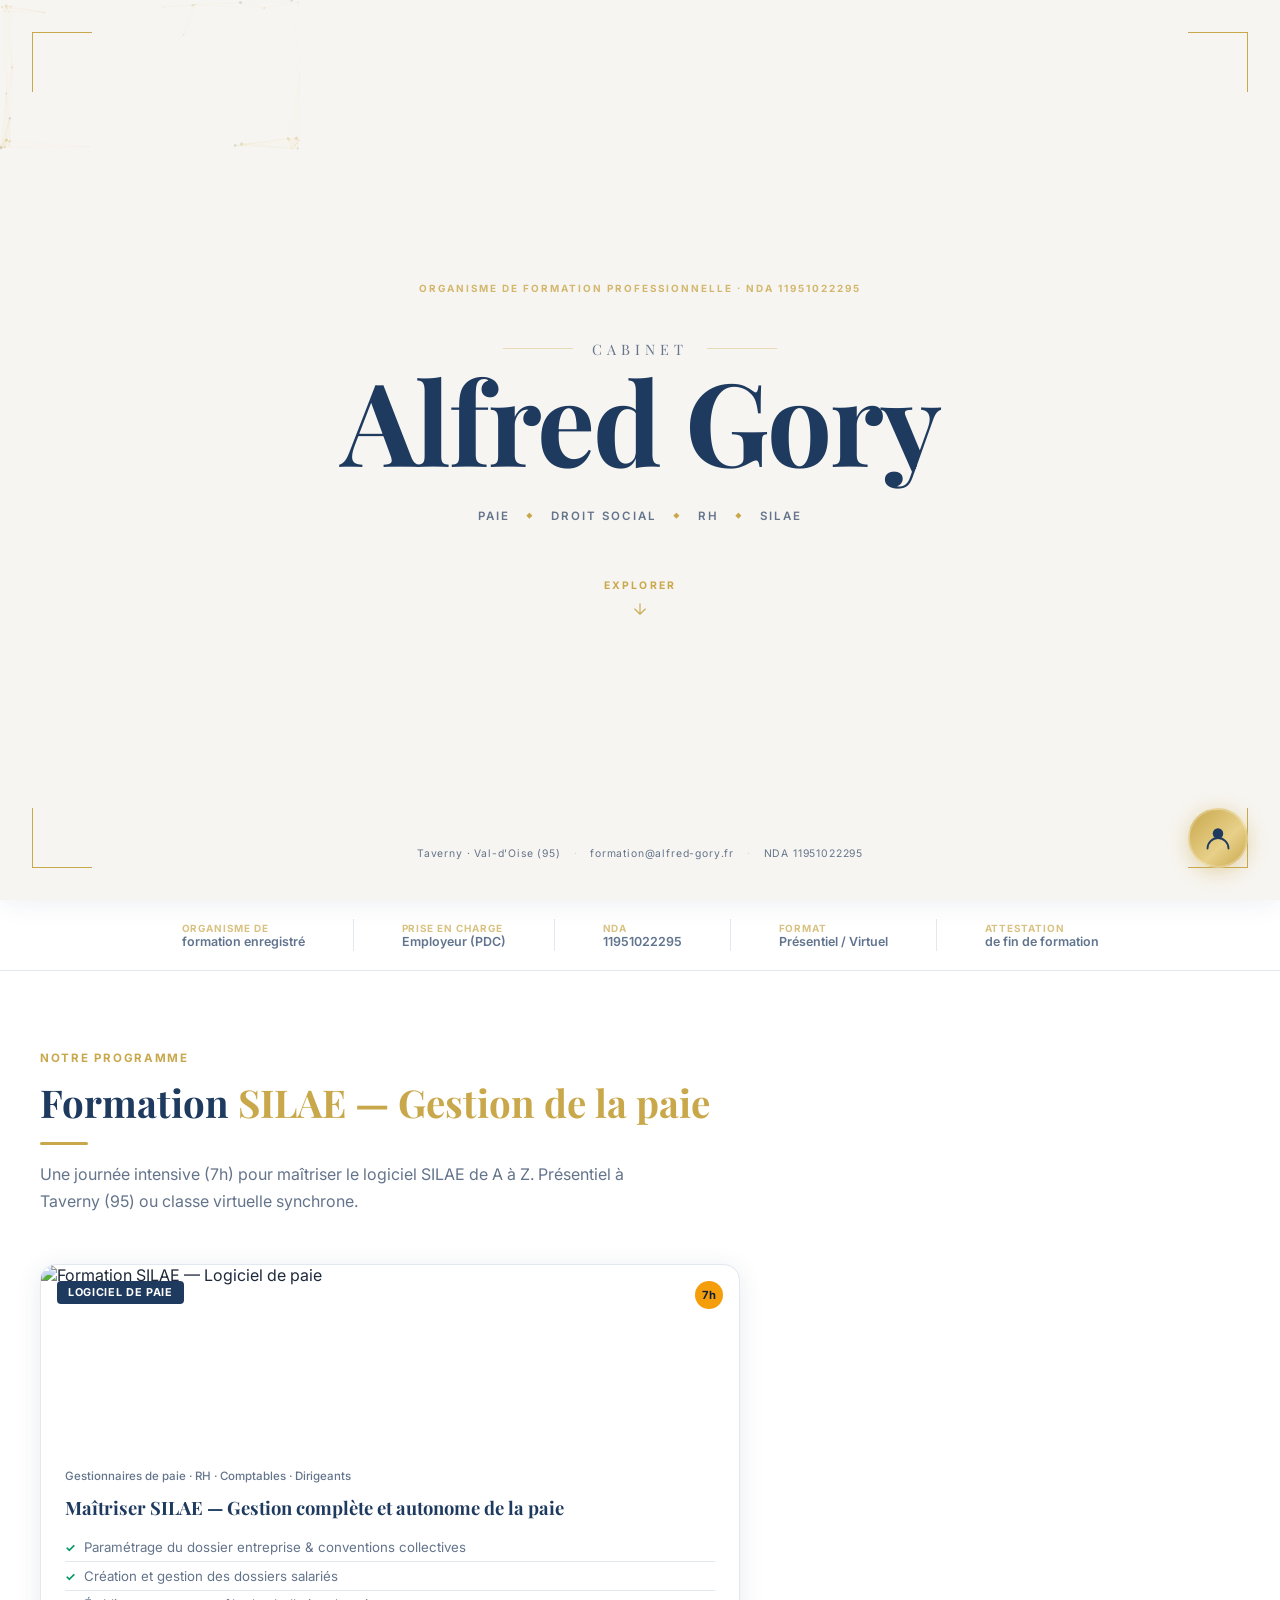
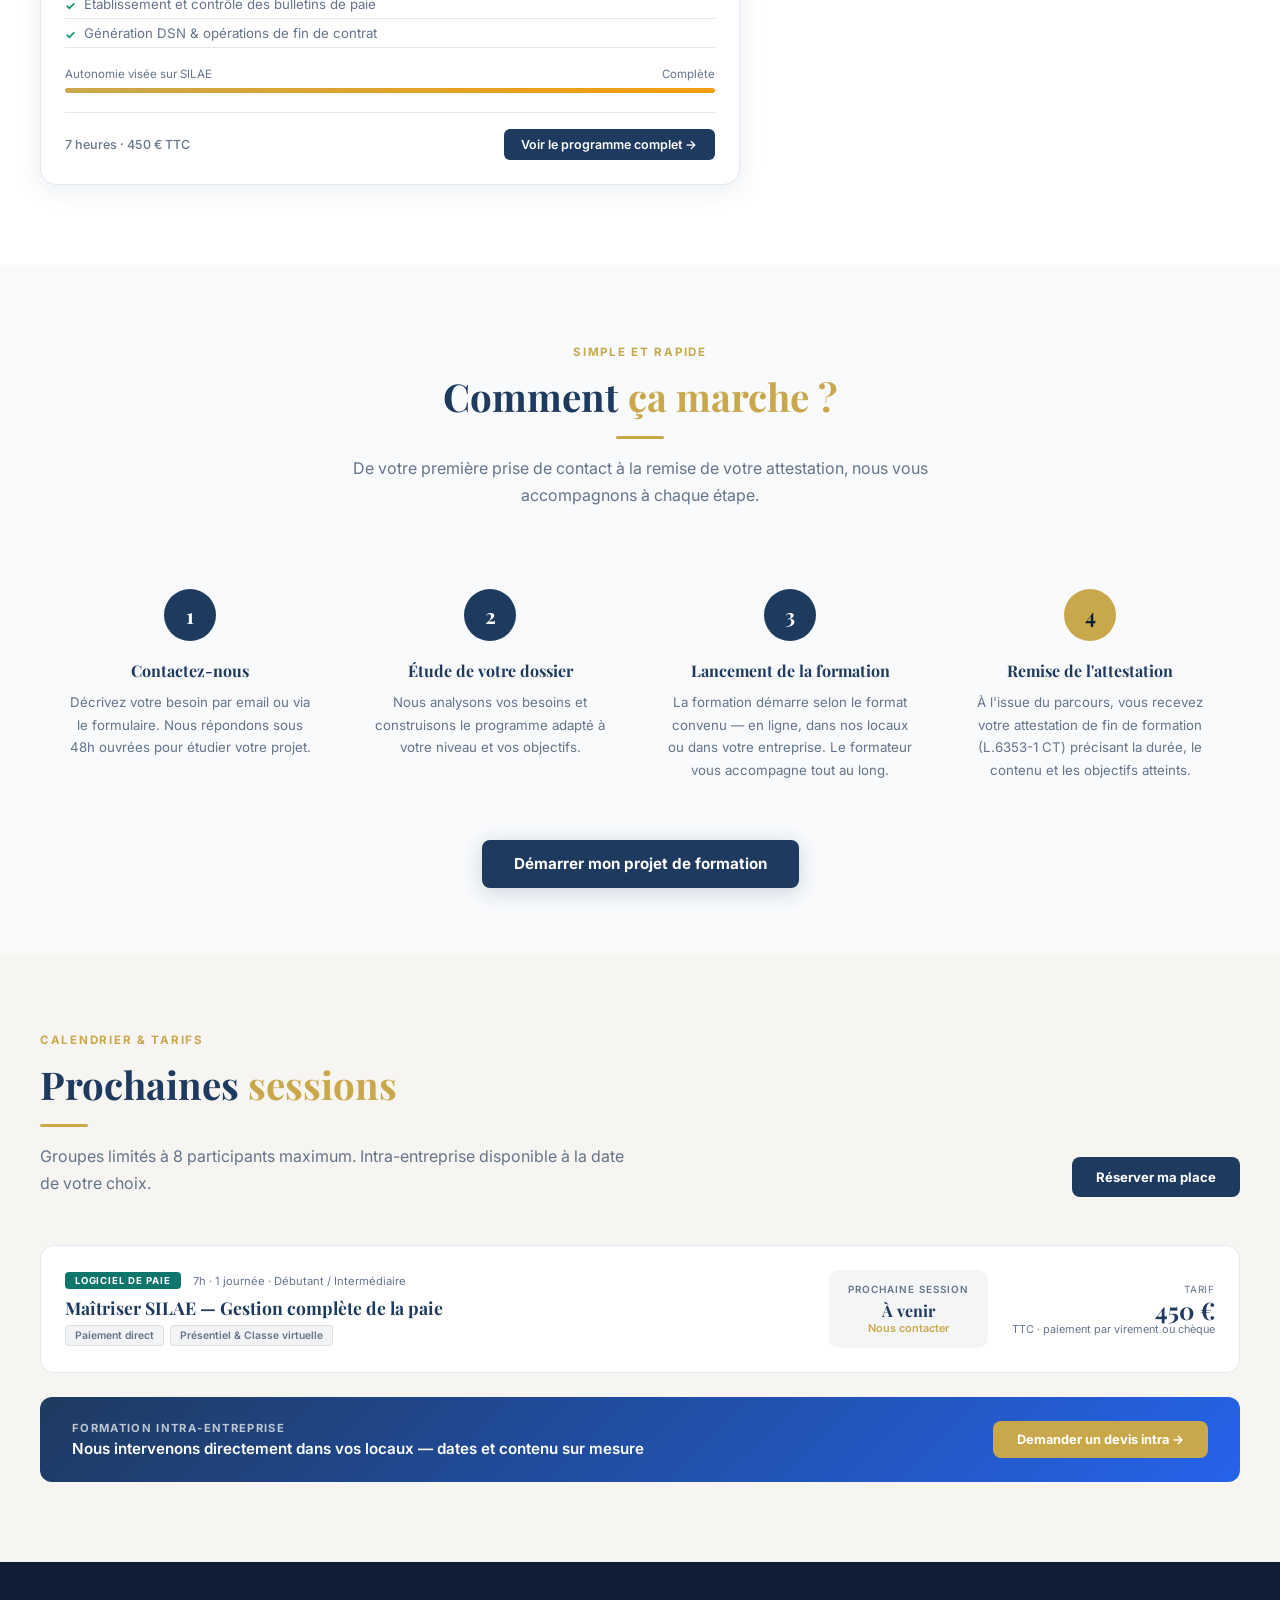
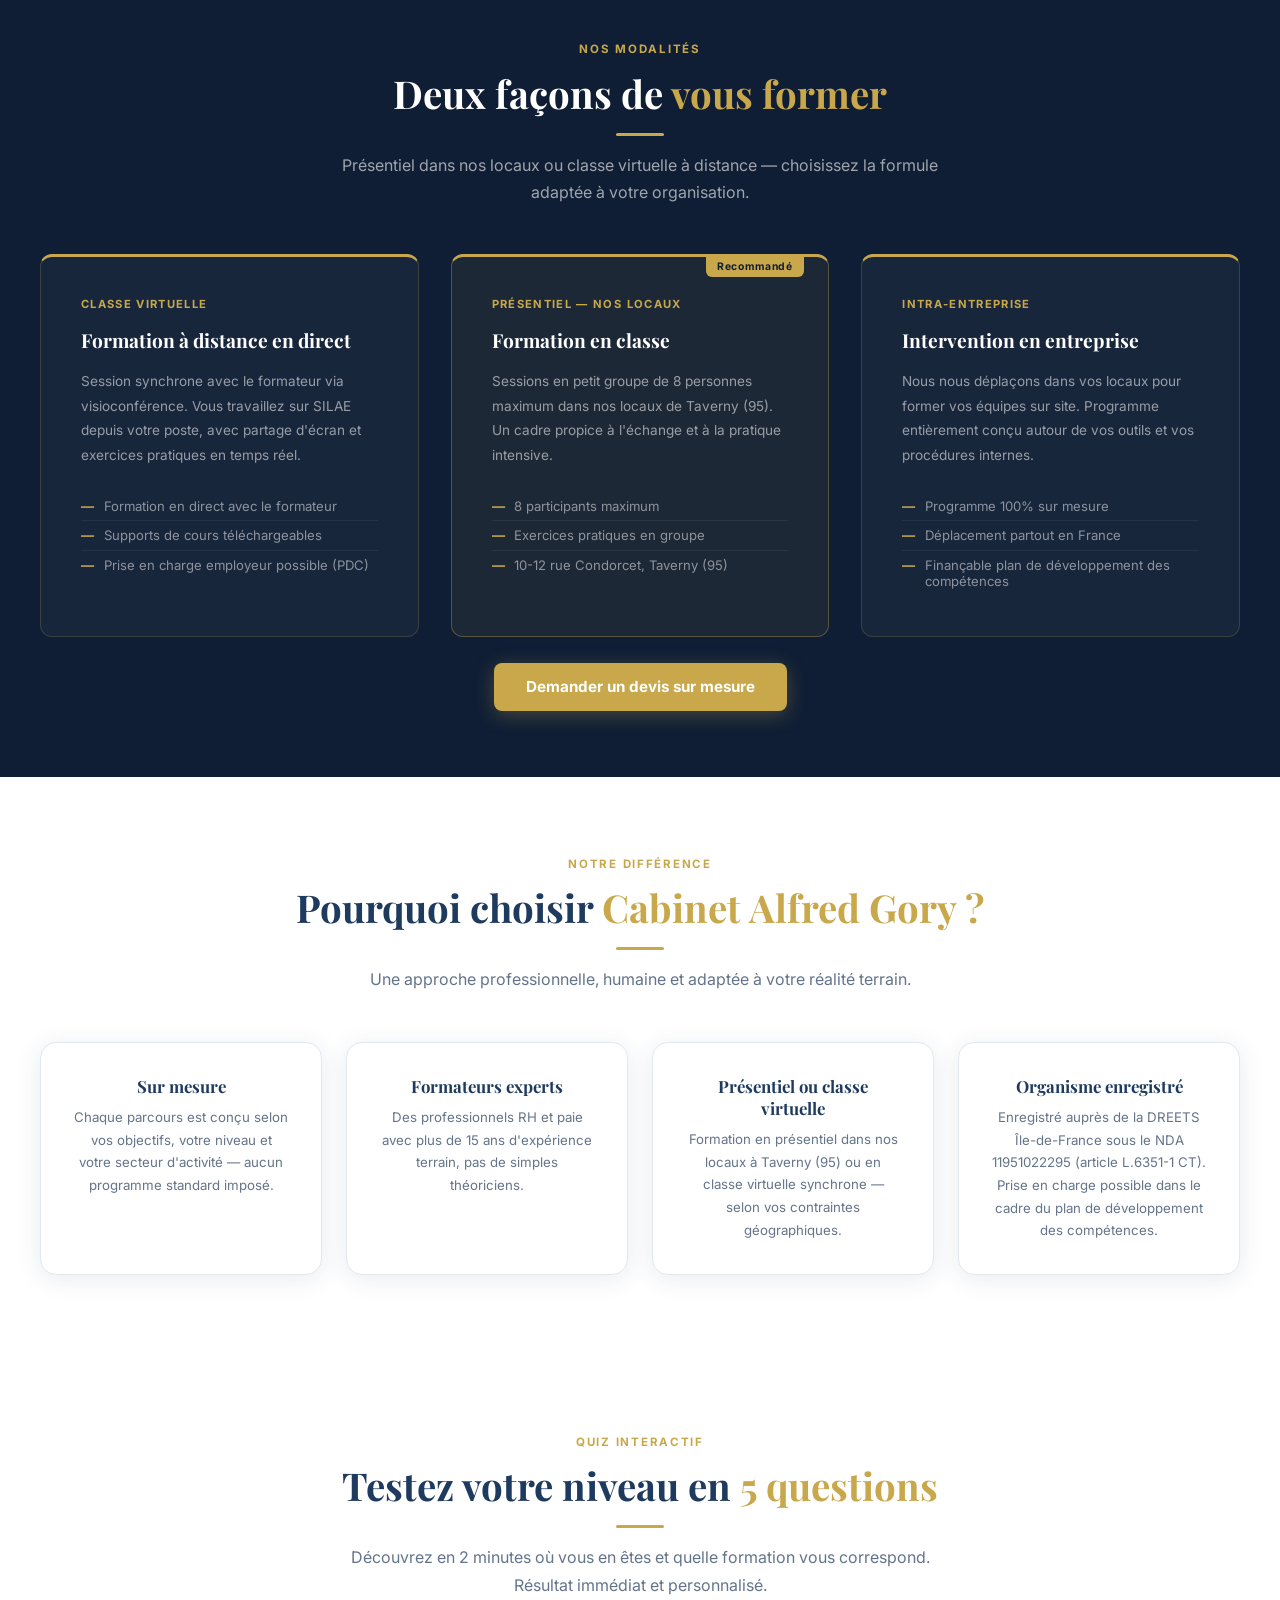
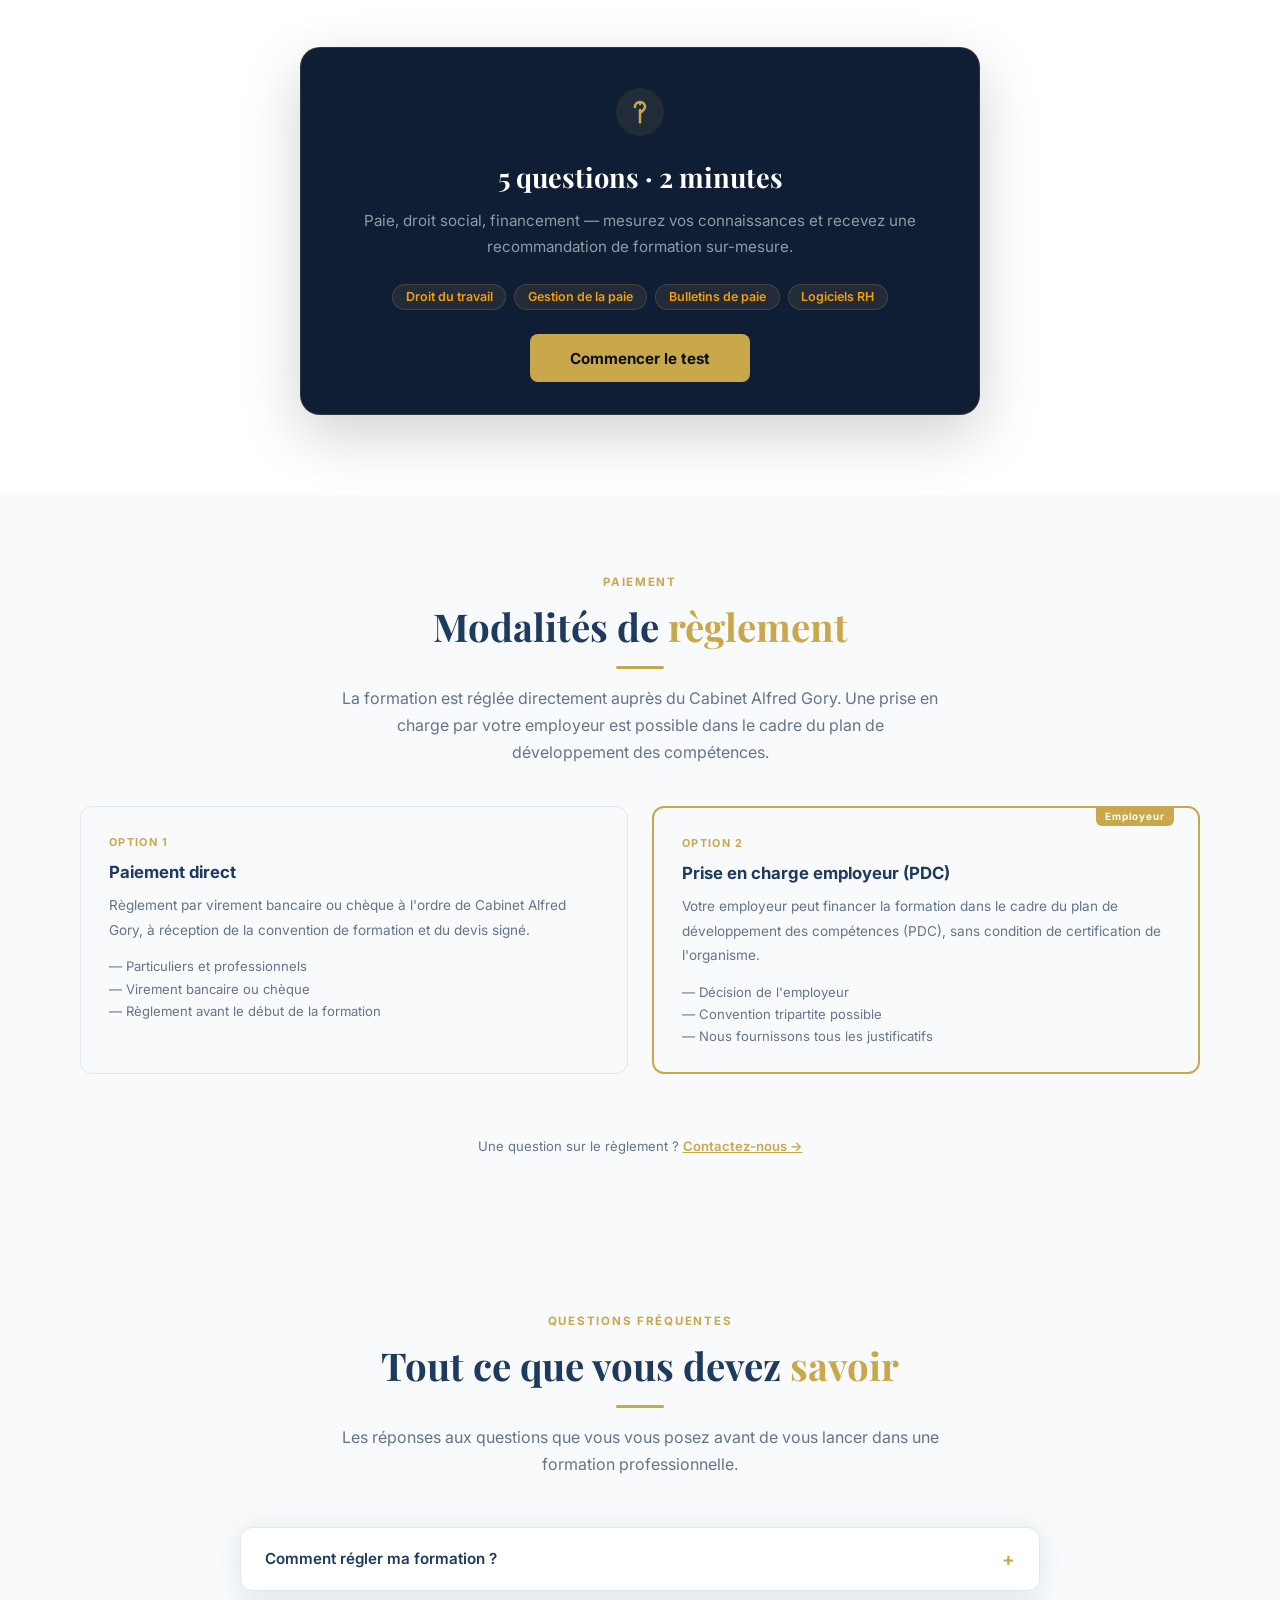
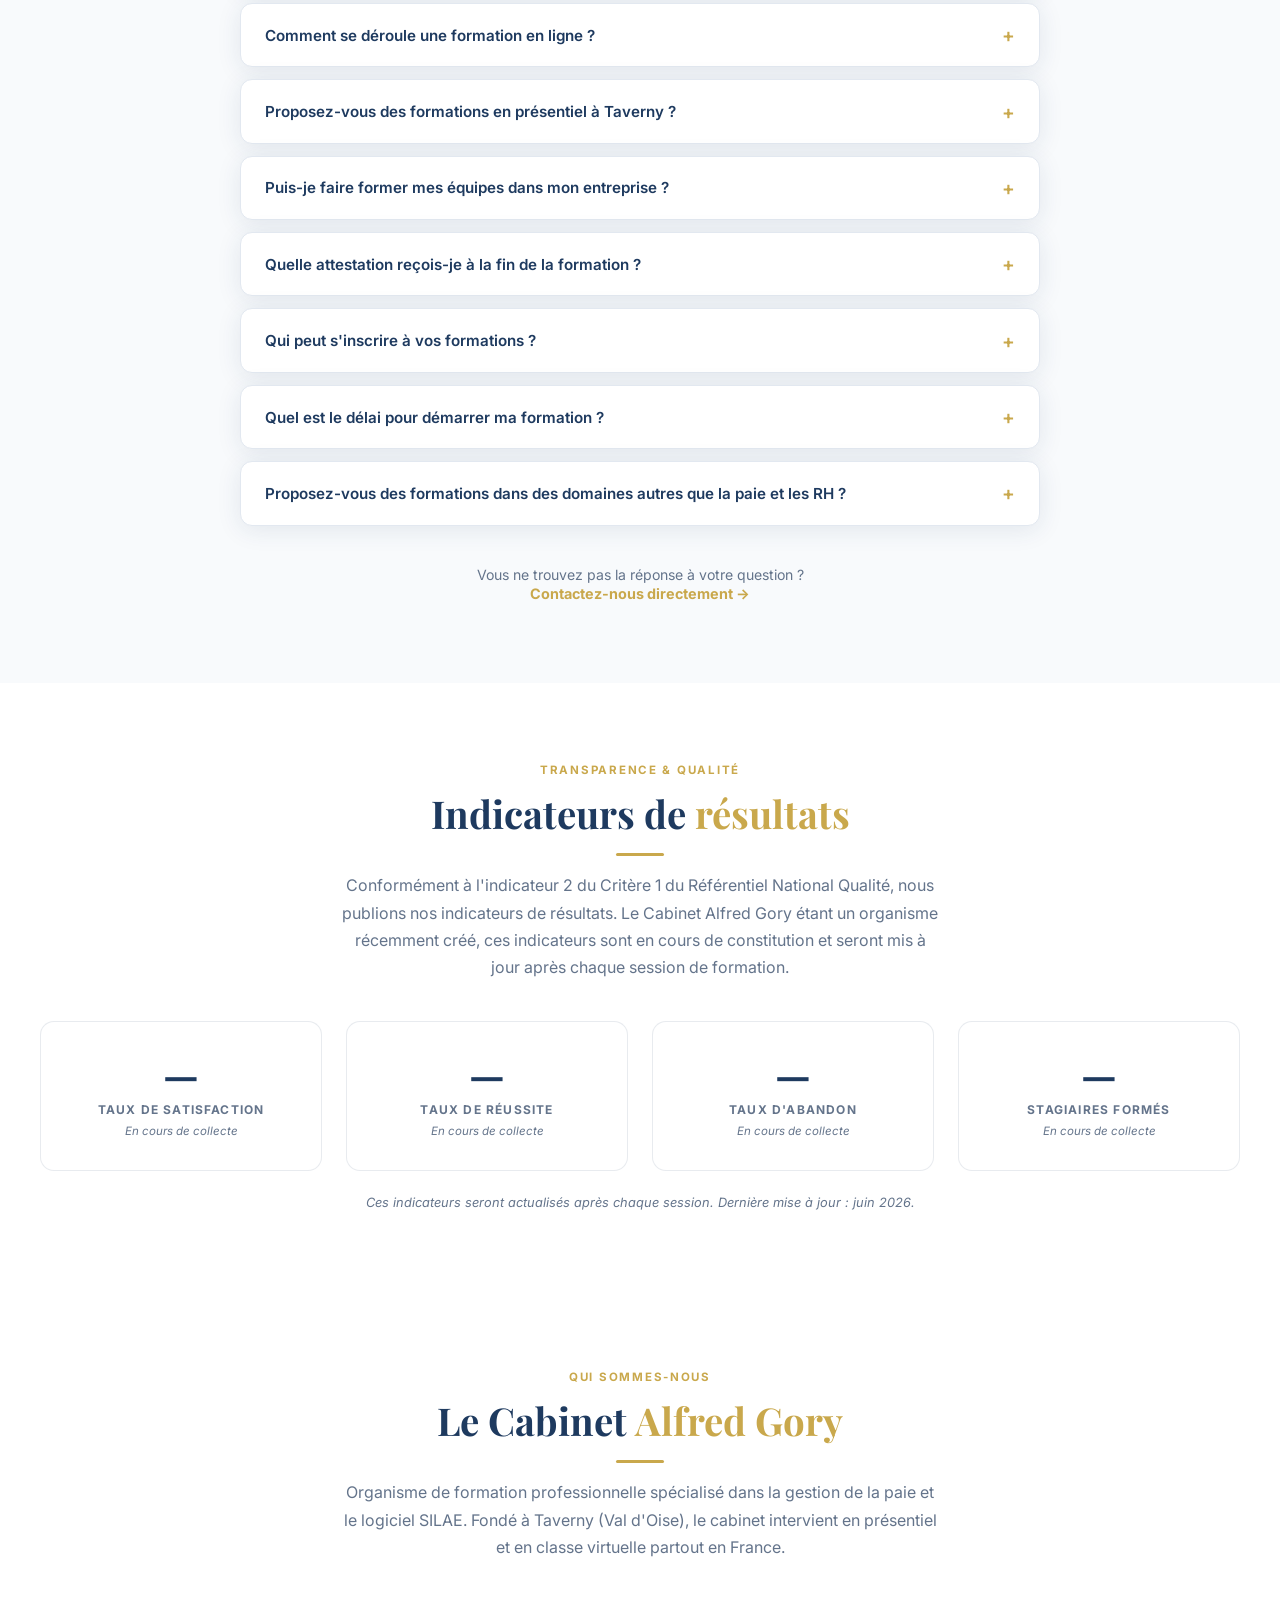
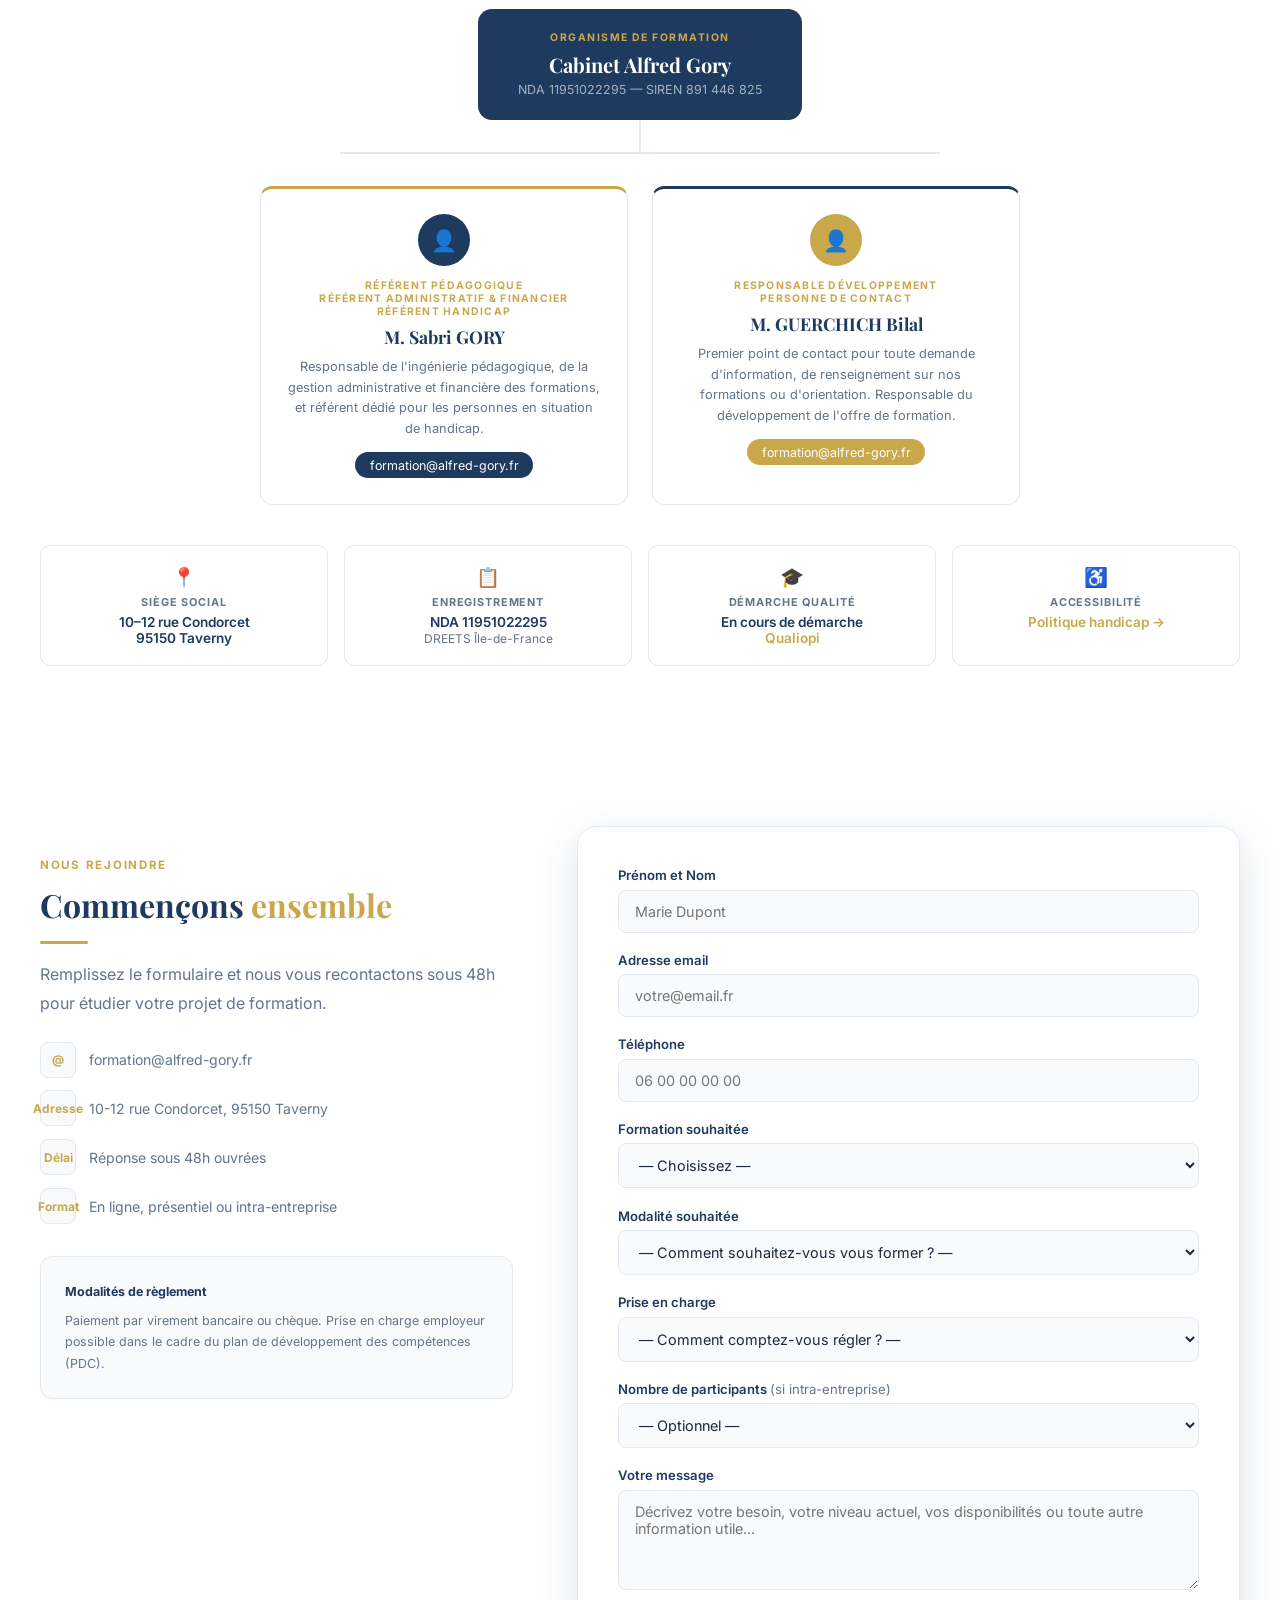
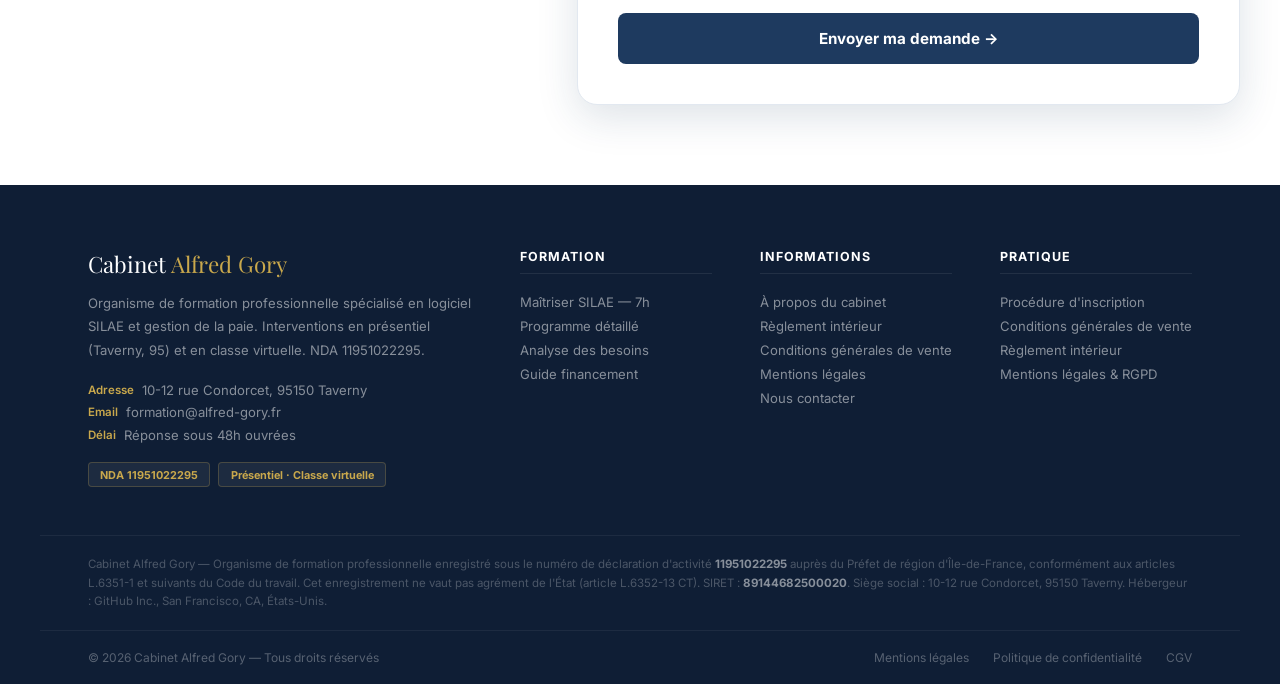
==== index.html @ d4067ba3 "Ajout accessibilite, cabinet, SAV, acces GPS, hebergement, Qualiopi Nouvelles fonctionnalites : - ac" ====
﻿<!DOCTYPE html>
<html lang="fr">
<head>
  <meta charset="UTF-8" />
  <meta name="viewport" content="width=device-width, initial-scale=1.0" />
  <title>Formation Paie, RH & Droit Social | Cabinet Alfred Gory — Taverny (95)</title>
  <meta name="description" content="Organisme de formation spécialisé en logiciel SILAE et gestion de la paie. Formation 7h — présentiel Taverny (95) ou classe virtuelle. Réponse sous 48h." />
  <meta name="keywords" content="formation gestionnaire de paie, formation RH en ligne, formation Silae, organisme de formation Taverny, formation intra-entreprise, cabinet Alfred Gory, formation Val-d'Oise" />
  <meta name="author" content="Cabinet Alfred Gory" />
  <meta name="robots" content="index, follow" />
  <!-- Google Analytics GA4 — remplacez G-XXXXXXXXXX par votre vrai Measurement ID -->
  <script async src="https://www.googletagmanager.com/gtag/js?id=G-XXXXXXXXXX"></script>
  <script>window.dataLayer=window.dataLayer||[];function gtag(){dataLayer.push(arguments);}gtag('js',new Date());gtag('config','G-XXXXXXXXXX');</script>
  <meta name="geo.region" content="FR-95" />
  <meta name="geo.placename" content="Taverny" />
  <link rel="canonical" href="https://www.alfred-gory.com/" />

  <!-- Open Graph -->
  <meta property="og:type" content="website" />
  <meta property="og:url" content="https://www.alfred-gory.com/" />
  <meta property="og:title" content="Formation Paie, RH & Droit Social | Cabinet Alfred Gory" />
  <meta property="og:description" content="Formation SILAE 7h — Maîtrisez la gestion de la paie. Présentiel Taverny (95) ou classe virtuelle. Cabinet Alfred Gory." />
  <meta property="og:image" content="https://images.unsplash.com/photo-1522071820081-009f0129c71c?auto=format&fit=crop&w=1200&q=80" />
  <meta property="og:locale" content="fr_FR" />
  <meta property="og:site_name" content="Cabinet Alfred Gory" />

  <!-- Twitter Card -->
  <meta name="twitter:card" content="summary_large_image" />
  <meta name="twitter:title" content="Formation Paie, RH & Droit Social | Cabinet Alfred Gory" />
  <meta name="twitter:description" content="Formation SILAE 7h — Maîtrisez la gestion de la paie. Présentiel Taverny (95) ou classe virtuelle." />
  <meta name="twitter:image" content="https://images.unsplash.com/photo-1522071820081-009f0129c71c?auto=format&fit=crop&w=1200&q=80" />

  <!-- Performance -->
  <link rel="preconnect" href="https://fonts.googleapis.com" />
  <link rel="preconnect" href="https://fonts.gstatic.com" crossorigin />
  <link rel="preconnect" href="https://images.unsplash.com" />

  <!-- Données structurées JSON-LD -->
  <script type="application/ld+json">
  {
    "@context": "https://schema.org",
    "@graph": [
      {
        "@type": ["EducationalOrganization", "LocalBusiness"],
        "@id": "https://www.alfred-gory.com/#organisation",
        "name": "Cabinet Alfred Gory",
        "alternateName": "Cabinet Alfred Gory Formation",
        "description": "Organisme de formation professionnelle spécialisé en logiciel SILAE et gestion de la paie. Formation 7h en présentiel ou classe virtuelle.",
        "url": "https://www.alfred-gory.com",
        "email": "formation@alfred-gory.fr",
        "address": {
          "@type": "PostalAddress",
          "streetAddress": "10-12 rue Condorcet",
          "addressLocality": "Taverny",
          "postalCode": "95150",
          "addressCountry": "FR",
          "addressRegion": "Île-de-France"
        },
        "identifier": [
          { "@type": "PropertyValue", "name": "SIRET", "value": "89144682500020" },
          { "@type": "PropertyValue", "name": "NDA", "value": "11951022295" }
        ],
        "hasCredential": {
          "@type": "EducationalOccupationalCredential",
          "name": "Déclaration d'activité NDA 11951022295",
          "credentialCategory": "registration",
          "recognizedBy": { "@type": "Organization", "name": "DREETS Île-de-France" }
        },
        "areaServed": { "@type": "Country", "name": "France" },
        "knowsAbout": ["Gestion de la paie", "Ressources humaines", "Droit social", "Silae", "Droit du travail", "Management", "Bureautique RH"]
      },
      {
        "@type": "Course",
        "name": "Gestion de la paie",
        "description": "Formation complète en gestion de la paie : droit du travail, calcul des cotisations sociales, établissement du bulletin de paie et déclarations sociales (DSN).",
        "provider": { "@id": "https://www.alfred-gory.com/#organisation" },
        "timeRequired": "PT35H",
        "educationalLevel": "Débutant à avancé",
        "teaches": "Gestion de la paie, cotisations sociales, DSN",
        "availableLanguage": "fr",
        "url": "https://www.alfred-gory.com/formations.html",
        "inLanguage": "fr"
      },
      {
        "@type": "Course",
        "name": "Maîtrise de Silae",
        "description": "Formation logiciel de paie Silae : prise en main, paramétrage des dossiers, saisie et édition des bulletins, génération de la DSN.",
        "provider": { "@id": "https://www.alfred-gory.com/#organisation" },
        "timeRequired": "PT21H",
        "educationalLevel": "Débutant",
        "teaches": "Logiciel Silae, bulletin de paie, DSN",
        "url": "https://www.alfred-gory.com/formations.html"
      },
      {
        "@type": "Course",
        "name": "Droit social pratique",
        "description": "Formation en droit social appliqué : Code du travail, gestion des litiges, rupture du contrat de travail, veille réglementaire RH.",
        "provider": { "@id": "https://www.alfred-gory.com/#organisation" },
        "timeRequired": "PT21H",
        "educationalLevel": "Intermédiaire à expert",
        "teaches": "Droit social, Code du travail, rupture contrat de travail",
        "url": "https://www.alfred-gory.com/formations.html"
      },
      {
        "@type": "Course",
        "name": "Recrutement et Ressources Humaines",
        "description": "Formation RH : techniques de recrutement, rédaction de contrats, gestion des congés, entretiens professionnels.",
        "provider": { "@id": "https://www.alfred-gory.com/#organisation" },
        "timeRequired": "PT14H",
        "educationalLevel": "Débutant à intermédiaire",
        "teaches": "Recrutement, RH, gestion des congés, contrats de travail",
        "url": "https://www.alfred-gory.com/formations.html"
      },
      {
        "@type": "FAQPage",
        "mainEntity": [
          {
            "@type": "Question",
            "name": "Comment puis-je régler ma formation ?",
            "acceptedAnswer": {
              "@type": "Answer",
              "text": "Le règlement s'effectue par virement bancaire ou chèque à l'ordre de Cabinet Alfred Gory, à réception de la convention de formation et du devis. Votre employeur peut également prendre en charge le coût dans le cadre du plan de développement des compétences (PDC)."
            }
          },
          {
            "@type": "Question",
            "name": "Proposez-vous des formations en présentiel ?",
            "acceptedAnswer": {
              "@type": "Answer",
              "text": "Oui. Nous organisons des sessions en présentiel dans nos locaux de Taverny (Val-d'Oise, 95), en petits groupes de 8 participants maximum. Nous intervenons également directement dans vos locaux, partout en France, dans le cadre de formations intra-entreprise."
            }
          },
          {
            "@type": "Question",
            "name": "Comment se déroule une formation en ligne ?",
            "acceptedAnswer": {
              "@type": "Answer",
              "text": "Formation SILAE 7h en présentiel ou classe virtuelle. Travaux pratiques sur le logiciel SILAE, supports pédagogiques inclus. Un formateur expert disponible tout au long du parcours."
            }
          },
          {
            "@type": "Question",
            "name": "Puis-je faire former mes équipes directement dans mon entreprise ?",
            "acceptedAnswer": {
              "@type": "Answer",
              "text": "Oui. Nous proposons des sessions intra-entreprise dans vos locaux, partout en France. Le programme est entièrement conçu autour de vos outils, vos procédures et votre secteur. Contactez-nous pour un devis personnalisé."
            }
          },
          {
            "@type": "Question",
            "name": "Quelle attestation est délivrée à l'issue de la formation ?",
            "acceptedAnswer": {
              "@type": "Answer",
              "text": "À l'issue de chaque parcours, une attestation de fin de formation est remise au stagiaire, conformément à l'article L.6353-1 du Code du travail. Ce document précise la nature, la durée et les objectifs de la formation suivie."
            }
          },
          {
            "@type": "Question",
            "name": "Qui peut suivre vos formations ?",
            "acceptedAnswer": {
              "@type": "Answer",
              "text": "Notre formation SILAE s'adresse aux gestionnaires de paie, assistants RH, comptables et dirigeants souhaitant maîtriser le logiciel SILAE. Elle peut être suivie à titre personnel (paiement direct) ou prise en charge par l'employeur dans le cadre du plan de développement des compétences."
            }
          },
          {
            "@type": "Question",
            "name": "Quels domaines de formation proposez-vous ?",
            "acceptedAnswer": {
              "@type": "Answer",
              "text": "Nous intervenons dans tous les domaines professionnels : gestion de la paie, logiciel Silae, droit social, management, ressources humaines, bureautique RH et tout autre besoin sur mesure. Contactez-nous pour discuter de votre projet de formation, même dans un domaine non listé."
            }
          },
          {
            "@type": "Question",
            "name": "Quel est le délai pour démarrer une formation ?",
            "acceptedAnswer": {
              "@type": "Answer",
              "text": "La formation est accessible dans un délai minimum de 5 jours ouvrés après réception de votre dossier complet et du règlement. Nous vous recontactons sous 48h ouvrées après réception de votre formulaire de besoin."
            }
          }
        ]
      }
    ]
  }
  </script>

  <link href="https://fonts.googleapis.com/css2?family=Playfair+Display:wght@400;600;700&family=Inter:wght@300;400;500;600;700&display=swap" rel="stylesheet" />
  <style>
    :root {
      --primary:      #1e3a5f;
      --primary-dark: #0f1e35;
      --primary-mid:  #2563eb;
      --accent:       #f59e0b;
      --accent-dark:  #c9a84c;
      --success:      #059669;
      --bg:           #ffffff;
      --bg-alt:       #f8fafc;
      --bg-dark:      #0f1e35;
      --text:         #1e293b;
      --muted:        #64748b;
      --border:       #e2e8f0;
      --shadow:       0 4px 24px rgba(30,58,95,0.10);
      --shadow-lg:    0 12px 40px rgba(30,58,95,0.15);
    }

    * { margin: 0; padding: 0; box-sizing: border-box; }
    html { scroll-behavior: smooth; }
    body { font-family: 'Inter', sans-serif; background: var(--bg); color: var(--text); overflow-x: hidden; }

    /* SCROLLBAR */
    ::-webkit-scrollbar { width: 6px; }
    ::-webkit-scrollbar-track { background: var(--bg-alt); }
    ::-webkit-scrollbar-thumb { background: var(--accent-dark); border-radius: 3px; }

    /* BARRE DE PROGRESSION */
    #read-progress {
      position: fixed; top: 0; left: 0; height: 3px; z-index: 9999;
      background: linear-gradient(90deg, var(--accent-dark), var(--accent), var(--accent-dark));
      width: 0%; transition: width 0.1s linear;
      box-shadow: 0 0 8px rgba(245,158,11,0.5);
    }

    /* NAV — PREMIUM */
    nav {
      position: fixed; top: 0; left: 0; right: 0; z-index: 1000;
      padding: 0 3rem;
      height: 72px;
      display: flex; justify-content: space-between; align-items: center;
      background: rgba(255,255,255,0.97);
      backdrop-filter: blur(24px);
      border-bottom: 1px solid transparent;
      box-shadow: none;
      transition: all 0.4s;
    }
    nav.scrolled {
      border-bottom-color: rgba(30,58,95,0.08);
      box-shadow: 0 4px 32px rgba(30,58,95,0.07);
    }
    .logo {
      font-family: 'Playfair Display', serif;
      font-size: 1.2rem; color: var(--primary);
      font-weight: 700; text-decoration: none;
    }
    .logo span { color: var(--accent-dark); }
    .nav-links { display: flex; list-style: none; gap: 0; }
    .nav-links a {
      color: var(--muted); font-size: 0.8rem; font-weight: 500;
      text-decoration: none; transition: color 0.2s;
      padding: 0.5rem 0.9rem; position: relative; letter-spacing: 0.03em;
    }
    .nav-links a::after {
      content: ''; position: absolute; bottom: 0; left: 0.9rem; right: 0.9rem;
      height: 2px; background: var(--accent-dark);
      transform: scaleX(0); transition: transform 0.25s;
    }
    .nav-links a:hover { color: var(--primary); }
    .nav-links a:hover::after { transform: scaleX(1); }
    .nav-cta {
      background: var(--accent-dark); color: #fff;
      padding: 0.6rem 1.3rem; border-radius: 6px;
      font-size: 0.8rem; font-weight: 700; text-decoration: none;
      transition: all 0.2s; letter-spacing: 0.04em;
      box-shadow: 0 2px 12px rgba(201,168,76,0.3);
    }
    .nav-cta:hover { background: var(--accent); transform: translateY(-1px); box-shadow: 0 4px 20px rgba(201,168,76,0.4); }
    .hamburger { display: none; flex-direction: column; gap: 5px; cursor: pointer; padding: 4px; }
    .hamburger span { width: 22px; height: 2px; background: var(--primary); border-radius: 2px; transition: all 0.3s; }
    @media(max-width:900px){
      .nav-links, .nav-cta { display: none; }
      .hamburger { display: flex; }
      nav { padding: 0 1.5rem; }
    }

    /* MOBILE MENU */
    .mobile-menu {
      display: none; position: fixed; top: 0; left: 0; right: 0; bottom: 0;
      background: rgba(255,255,255,0.98); backdrop-filter: blur(20px);
      z-index: 999; flex-direction: column; align-items: center; justify-content: center; gap: 2rem;
    }
    .mobile-menu.open { display: flex; }
    .mobile-menu a { font-size: 1.3rem; color: var(--primary); font-family: 'Playfair Display', serif; text-decoration: none; font-weight: 600; }
    .mobile-menu a:hover { color: var(--accent-dark); }
    .mobile-close { position: absolute; top: 1.5rem; right: 1.5rem; font-size: 1.5rem; cursor: pointer; color: var(--muted); background: none; border: none; }

    /* (curseur personnalisé supprimé) */

    /* ═══════════════════ HERO BENTO GRID ═══════════════════ */
    .hero {
      min-height: 100vh; position: relative; overflow: hidden;
      background: #f7f5f1; padding-top: 98px;
      display: flex; align-items: center; justify-content: center;
    }
    #heroCanvas {
      position: absolute; inset: 0; z-index: 0;
      pointer-events: none; width: 100%; height: 100%;
    }
    .bento {
      position: relative; z-index: 2;
      display: grid;
      grid-template-columns: 2fr 1fr 1fr;
      grid-template-rows: 1fr 1fr 1fr;
      gap: 14px;
      width: min(1160px, 96vw);
      height: min(680px, 80vh);
      padding: 0;
    }

    /* Cellules génériques */
    .bento-cell {
      border-radius: 18px; padding: 1.8rem;
      position: relative; overflow: hidden;
      transition: box-shadow .3s;
      will-change: transform;
    }
    .bento-cell:hover { box-shadow: 0 20px 60px rgba(0,0,0,0.4); }

    /* A — grande cellule identité (col 1, row 1-2) */
    .bcA {
      grid-column: 1; grid-row: 1 / 3;
      background: #fff; border: 1px solid rgba(30,58,95,0.1);
      display: flex; flex-direction: column; justify-content: space-between;
    }
    .bc-orb {
      position: absolute; width: 280px; height: 280px; border-radius: 50%;
      background: radial-gradient(circle, rgba(201,168,76,0.1) 0%, transparent 70%);
      top: -60px; right: -60px; transition: left .4s ease, top .4s ease; pointer-events: none;
    }
    .bcA-eyebrow {
      font-size: 0.6rem; color: var(--accent-dark); font-weight: 700;
      letter-spacing: 0.14em; text-transform: uppercase; opacity: 0.7;
    }
    .bcA-name {
      font-family: 'Playfair Display', serif;
      font-size: clamp(1.6rem, 2.5vw, 2.4rem);
      color: var(--primary); line-height: 1.15; font-weight: 400; margin-top: auto;
    }
    .bcA-name strong { font-weight: 700; color: var(--accent-dark); display: block; }
    .bcA-sub { font-size: 0.78rem; color: var(--muted); line-height: 1.7; margin-top: 0.6rem; }
    .bcA-content { display: flex; flex-direction: column; height: 100%; }
    .bcA-qualiopi {
      display: inline-flex; align-items: center; gap: 0.5rem;
      background: rgba(201,168,76,0.08); border: 1px solid rgba(201,168,76,0.25);
      padding: 0.35rem 0.8rem; border-radius: 50px;
      font-size: 0.65rem; color: var(--accent-dark); font-weight: 700;
      letter-spacing: 0.1em; text-transform: uppercase;
      position: absolute; bottom: 1.8rem; right: 1.8rem;
    }
    .qbadge-dot { width:6px; height:6px; border-radius:50%; background:var(--accent-dark); animation: bdot 2s infinite; }
    @keyframes bdot { 0%,100%{opacity:1} 50%{opacity:0.2} }

    /* B — stat 98% (fond or) */
    .bcB {
      grid-column: 2; grid-row: 1;
      background: var(--accent-dark);
      display: flex; flex-direction: column; justify-content: space-between;
    }
    /* C — stat 200+ (fond marine) */
    .bcC {
      grid-column: 3; grid-row: 1;
      background: var(--primary); border: none;
      display: flex; flex-direction: column; justify-content: flex-end;
    }
    .bstat-label { font-size: 0.65rem; color: rgba(255,255,255,0.55); text-transform: uppercase; letter-spacing: 0.1em; font-weight: 600; }
    .bcB .bstat-label { color: rgba(11,22,40,0.55); }
    .bstat-num {
      font-family: 'Playfair Display', serif; font-size: clamp(2.8rem, 4vw, 4rem);
      font-weight: 700; color: #fff; line-height: 1; display: block;
    }
    .bcB .bstat-num { color: #0b1628; }
    .bstat-unit { font-size: 1.6rem; font-weight: 700; color: rgba(255,255,255,0.6); }
    .bcB .bstat-unit { color: rgba(11,22,40,0.45); }
    .bstat-unit-sm { font-size: 2rem; font-weight: 700; color: var(--accent-dark); }
    .bstat-bar { height: 3px; background: rgba(11,22,40,0.12); border-radius: 2px; margin-top: 0.5rem; overflow: hidden; }
    .bstat-fill { height: 100%; background: rgba(11,22,40,0.35); border-radius: 2px; width: 0%; transition: width 1.5s ease; }

    /* D — formation phare (fond blanc, bordure or) */
    .bcD {
      grid-column: 2 / 4; grid-row: 2;
      background: #fff; border: 1px solid rgba(201,168,76,0.25);
      display: flex; flex-direction: column; justify-content: space-between;
    }
    .bcD-tag {
      display: inline-block; background: rgba(201,168,76,0.1); border: 1px solid rgba(201,168,76,0.3);
      color: var(--accent-dark); font-size: 0.6rem; font-weight: 700; letter-spacing: 0.1em;
      text-transform: uppercase; padding: 0.22rem 0.65rem; border-radius: 4px;
      width: fit-content; margin-bottom: 0.5rem;
    }
    .bcD-title {
      font-family: 'Playfair Display', serif; font-size: 1.3rem; color: var(--primary);
      font-weight: 700; line-height: 1.2; margin-bottom: 0.3rem;
    }
    .bcD-meta { font-size: 0.7rem; color: var(--muted); margin-bottom: 0.7rem; }
    .bcD-list { list-style: none; display: flex; flex-direction: column; gap: 0.3rem; margin-bottom: 0.8rem; }
    .bcD-list li { font-size: 0.72rem; color: var(--muted); display: flex; align-items: center; gap: 0.4rem; }
    .bcD-list li::before { content: '—'; color: var(--accent-dark); font-weight: 700; }
    .bcD-cta {
      display: inline-block; background: var(--primary); color: #fff;
      padding: 0.6rem 1.3rem; border-radius: 8px; font-size: 0.78rem; font-weight: 700;
      text-decoration: none; letter-spacing: 0.03em; width: fit-content;
      transition: background .2s, transform .3s;
    }
    .bcD-cta:hover { background: var(--primary-mid); }

    /* E — mini quiz (fond crème) */
    .bcE {
      grid-column: 1; grid-row: 3;
      background: #eeeae2; border: none;
      display: flex; flex-direction: column; gap: 0.6rem;
    }
    .bcE-label { font-size: 0.62rem; color: var(--muted); text-transform: uppercase; letter-spacing: 0.12em; font-weight: 700; }
    .bcE-question { font-family: 'Playfair Display', serif; font-size: 1rem; color: var(--primary); font-weight: 700; line-height: 1.3; }
    .bcE-choices { display: flex; flex-direction: column; gap: 0.4rem; margin-top: 0.2rem; }
    .bcE-btn {
      background: #fff; border: 1px solid rgba(30,58,95,0.12); border-radius: 8px;
      padding: 0.5rem 0.8rem; font-size: 0.74rem; color: var(--primary);
      cursor: pointer; text-align: left; font-family: 'Inter',sans-serif;
      transition: background .15s, border-color .15s; line-height: 1.4;
    }
    .bcE-btn:hover:not(:disabled) { background: rgba(30,58,95,0.04); border-color: var(--primary); }
    .bcE-btn:disabled { cursor: default; }
    .bcE-correct { background: #f0fdf4 !important; border-color: #22c55e !important; color: #15803d !important; }
    .bcE-wrong { background: #fef2f2 !important; border-color: #ef4444 !important; color: #b91c1c !important; }
    .bcE-result { font-size: 0.75rem; font-weight: 600; }
    .bcE-next { background: none; border: none; color: var(--accent-dark); font-size: 0.75rem; font-weight: 700; cursor: pointer; text-align: left; font-family: 'Inter',sans-serif; padding: 0; }

    /* F — stat 15 ans (fond crème foncé) */
    .bcF {
      grid-column: 2; grid-row: 3;
      background: #e8e3d8; border: none;
      display: flex; flex-direction: column; justify-content: flex-end;
    }
    .bcF .bstat-label { color: var(--muted); }
    .bcF .bstat-num { color: var(--primary); }
    .bcF .bstat-unit { color: var(--accent-dark); }

    /* G — CTA (fond or) */
    .bcG {
      grid-column: 3; grid-row: 3;
      background: var(--accent-dark);
      display: flex; flex-direction: column; justify-content: space-between; gap: 0.8rem;
    }
    .bcG-text { font-size: 0.68rem; color: rgba(11,22,40,0.5); text-transform: uppercase; letter-spacing: 0.1em; font-weight: 600; }
    .bcG-btn {
      display: block; background: var(--primary); color: #fff;
      padding: 0.75rem 1rem; border-radius: 10px; font-size: 0.78rem; font-weight: 700;
      text-decoration: none; text-align: center; letter-spacing: 0.03em;
      transition: background .2s, transform .3s;
    }
    .bcG-btn:hover { background: var(--primary-mid); }
    .bcG-link { font-size: 0.72rem; color: rgba(11,22,40,0.5); text-decoration: none; font-weight: 600; text-align: center; }
    .bcG-link:hover { color: var(--primary); }

    /* H — formats (ligne entre D et G, cachée ici, intégré en bcD) */
    .bcH { display: none; }
    .bch-item { display: flex; align-items: center; gap: 0.5rem; font-size: 0.75rem; color: rgba(255,255,255,0.55); padding: 0.3rem 0; }
    .bch-icon { color: var(--accent-dark); font-size: 0.5rem; }

    @media(max-width:900px){
      .bento {
        grid-template-columns: 1fr 1fr;
        grid-template-rows: auto;
        height: auto; gap: 10px; padding: 1rem;
      }
      .bcA { grid-column: 1 / 3; grid-row: auto; min-height: 200px; }
      .bcB,.bcC { grid-column: auto; grid-row: auto; min-height: 120px; }
      .bcD { grid-column: 1 / 3; grid-row: auto; }
      .bcE { grid-column: 1 / 3; grid-row: auto; }
      .bcF { grid-column: 1; grid-row: auto; min-height: 120px; }
      .bcG { grid-column: 2; grid-row: auto; }
    }
    @media(max-width:540px){
      .bento { grid-template-columns: 1fr; }
      .bcA,.bcB,.bcC,.bcD,.bcE,.bcF,.bcG { grid-column: 1; }
    }

    /* Boutons globaux conservés pour les autres sections */
    .btn-primary {
      background: var(--accent-dark); color: #fff;
      padding: 0.9rem 2rem; border-radius: 8px; font-weight: 700; font-size: 0.95rem;
      text-decoration: none; transition: all 0.3s; box-shadow: 0 4px 20px rgba(201,168,76,0.3);
    }
    .btn-primary:hover { background: var(--accent); transform: translateY(-2px); }
    .btn-outline {
      background: transparent; color: var(--primary); border: 2px solid rgba(30,58,95,0.25);
      padding: 0.9rem 2rem; border-radius: 8px; font-weight: 600; font-size: 0.95rem;
      text-decoration: none; transition: all 0.3s;
    }
    .btn-outline:hover { border-color: var(--primary); background: rgba(30,58,95,0.04); }

    /* TICKER */
    #ticker-zone {
      background: var(--primary-dark); border-bottom: 1px solid rgba(255,255,255,0.06);
      overflow: hidden;
    }

    /* CERTIFICATIONS STRIP */
    .cert-strip {
      background: #fff; border-bottom: 1px solid var(--border);
      padding: 1.2rem 2rem;
    }
    .cert-strip-inner {
      display: flex; align-items: center; justify-content: center;
      flex-wrap: wrap; gap: 1.5rem 3rem; max-width: 1100px; margin: 0 auto;
    }
    .cert-item {
      display: flex; align-items: center; gap: 0.6rem;
      opacity: 0.7; transition: opacity 0.2s; cursor: default;
    }
    .cert-item:hover { opacity: 1; }
    .cert-item-text div:first-child { font-size: 0.62rem; color: var(--accent-dark); font-weight: 700; letter-spacing: 0.1em; text-transform: uppercase; }
    .cert-item-text div:last-child { font-size: 0.78rem; color: var(--primary); font-weight: 600; }
    .cert-sep { width: 1px; height: 2rem; background: var(--border); flex-shrink: 0; }

    /* STATS */
    .stats-section {
      background: var(--primary-dark);
      padding: 4rem 2rem;
    }
    .stats-grid {
      display: grid; grid-template-columns: repeat(4,1fr);
      gap: 2rem; max-width: 900px; margin: 0 auto;
    }
    @media(max-width:700px){ .stats-grid { grid-template-columns: repeat(2,1fr); } }
    .stat-box { text-align: center; padding: 2rem; }
    .stat-num {
      font-family: 'Playfair Display', serif;
      font-size: 3rem; font-weight: 700; color: var(--accent);
      display: block; line-height: 1;
    }
    .stat-label { color: rgba(255,255,255,0.65); font-size: 0.85rem; margin-top: 0.5rem; }

    /* SECTION HEADER */
    .section-wrap { padding: 5rem 2rem; }
    .section-wrap.alt { background: var(--bg-alt); }
    .container { max-width: 1200px; margin: 0 auto; }
    .section-eyebrow {
      font-size: 0.72rem; font-weight: 700; letter-spacing: 0.15em; text-transform: uppercase;
      color: var(--accent-dark); margin-bottom: 0.8rem; display: block;
    }
    .section-title {
      font-family: 'Playfair Display', serif;
      font-size: clamp(1.6rem, 3vw, 2.4rem); color: var(--primary);
      font-weight: 700; line-height: 1.25; margin-bottom: 1rem;
    }
    .section-title span { color: var(--accent-dark); }
    .section-sub { color: var(--muted); font-size: 1rem; line-height: 1.7; max-width: 600px; }
    .section-line { width: 48px; height: 3px; background: var(--accent-dark); border-radius: 2px; margin: 1rem 0; }
    .section-header-center { text-align: center; }
    .section-header-center .section-line { margin: 1rem auto; }
    .section-header-center .section-sub { margin: 0 auto; }

    /* FORMATIONS GRID */
    .formations-grid {
      display: grid; grid-template-columns: repeat(auto-fit, minmax(340px,1fr));
      gap: 2rem; margin-top: 3rem;
    }
    .fcard {
      background: #fff; border: 1px solid var(--border); border-radius: 16px;
      overflow: hidden; display: flex; flex-direction: column;
      transition: transform 0.3s, box-shadow 0.3s;
      box-shadow: var(--shadow);
    }
    .fcard:hover { transform: translateY(-6px); box-shadow: var(--shadow-lg); }
    .fcard-img {
      height: 180px; overflow: hidden; position: relative; flex-shrink: 0;
    }
    .fcard-img img {
      width: 100%; height: 100%; object-fit: cover;
      transition: transform 0.5s;
    }
    .fcard:hover .fcard-img img { transform: scale(1.05); }
    .fcard-badge {
      position: absolute; top: 1rem; left: 1rem;
      background: var(--primary); color: #fff;
      font-size: 0.68rem; font-weight: 700; letter-spacing: 0.06em; text-transform: uppercase;
      padding: 0.3rem 0.7rem; border-radius: 4px;
    }
    .fcard-num-badge {
      position: absolute; top: 1rem; right: 1rem;
      background: var(--accent); color: var(--primary-dark);
      font-size: 0.7rem; font-weight: 700;
      width: 28px; height: 28px; border-radius: 50%;
      display: flex; align-items: center; justify-content: center;
    }
    .fcard-body { padding: 1.5rem; flex: 1; display: flex; flex-direction: column; }
    .fcard-icon-row { display: flex; align-items: center; gap: 0.6rem; margin-bottom: 0.8rem; }
    .fcard-emoji { font-size: 1.4rem; }
    .fcard-niveau { font-size: 0.72rem; color: var(--muted); font-weight: 500; }
    .fcard h3 { font-family: 'Playfair Display', serif; font-size: 1.15rem; color: var(--primary); margin-bottom: 0.8rem; font-weight: 700; }
    .fcard ul { list-style: none; flex: 1; }
    .fcard ul li {
      font-size: 0.83rem; color: var(--muted); padding: 0.35rem 0;
      border-bottom: 1px solid var(--border); display: flex; gap: 0.5rem; align-items: flex-start;
    }
    .fcard ul li::before { content: '✓'; color: var(--success); font-weight: 700; flex-shrink: 0; font-size: 0.75rem; margin-top: 0.1rem; }
    .fcard-progress { margin-top: 1.2rem; }
    .fcard-progress-label { display: flex; justify-content: space-between; font-size: 0.72rem; color: var(--muted); margin-bottom: 0.4rem; }
    .fcard-bar { background: #e2e8f0; border-radius: 4px; height: 5px; overflow: hidden; }
    .fcard-bar-fill { height: 100%; background: linear-gradient(90deg, var(--accent-dark), var(--accent)); border-radius: 4px; width: 0%; transition: width 1.2s ease; }
    .fcard-footer2 {
      display: flex; align-items: center; justify-content: space-between;
      margin-top: 1.2rem; padding-top: 1rem; border-top: 1px solid var(--border);
    }
    .fcard-duree { font-size: 0.78rem; color: var(--muted); font-weight: 500; }
    .fcard-btn {
      background: var(--primary); color: #fff; padding: 0.5rem 1.1rem;
      border-radius: 6px; font-size: 0.78rem; font-weight: 600;
      text-decoration: none; transition: background 0.2s;
    }
    .fcard-btn:hover { background: var(--primary-mid); }

    /* CARTE INTERACTIVE */
    .carte-formations { position: relative; height: 380px; margin-top: 3rem; }
    .carte-fond { position: absolute; inset: 0; border-radius: 20px; border: 1px solid var(--border); overflow: hidden; background: var(--bg-alt); }
    .carte-lignes { position: absolute; inset: 0; background: radial-gradient(ellipse at center, rgba(30,58,95,0.04) 0%, transparent 70%); }
    .carte-noeud { position: absolute; transform: translate(-50%, -50%); text-align: center; cursor: pointer; z-index: 2; }
    .carte-noeud-cercle {
      width: 54px; height: 54px; border-radius: 50%; border: 2px solid var(--border);
      background: #fff; display: flex; align-items: center; justify-content: center;
      font-size: 1.3rem; margin: 0 auto; transition: all 0.3s;
      box-shadow: var(--shadow);
    }
    .carte-noeud:hover .carte-noeud-cercle { border-color: var(--accent-dark); transform: scale(1.15); box-shadow: var(--shadow-lg); }
    .carte-noeud-label { font-size: 0.68rem; color: var(--muted); margin-top: 0.4rem; font-weight: 500; line-height: 1.3; }
    .carte-detail {
      display: none; position: absolute; bottom: 1.5rem; left: 50%; transform: translateX(-50%);
      background: #fff; border: 1px solid var(--border); border-radius: 12px; padding: 1.2rem 1.5rem;
      min-width: 280px; z-index: 10; box-shadow: var(--shadow-lg);
    }
    .carte-detail.visible { display: block; }
    .carte-detail h4 { font-family: 'Playfair Display', serif; color: var(--primary); margin-bottom: 0.5rem; font-size: 1rem; }
    .carte-detail p { font-size: 0.82rem; color: var(--muted); line-height: 1.6; }
    .carte-detail a { display: inline-block; margin-top: 0.8rem; font-size: 0.8rem; color: var(--accent-dark); font-weight: 600; text-decoration: none; }

    /* TEMOIGNAGES */
    .temo-grid { display: grid; grid-template-columns: repeat(auto-fit, minmax(280px,1fr)); gap: 1.5rem; margin-top: 3rem; }
    .temo-card {
      background: #fff; border: 1px solid var(--border); border-radius: 16px;
      padding: 2rem; position: relative; overflow: hidden;
      box-shadow: var(--shadow); transition: transform 0.3s, box-shadow 0.3s;
    }
    .temo-card:hover { transform: translateY(-4px); box-shadow: var(--shadow-lg); }
    .temo-card::before { content: '"'; position: absolute; top: 0.5rem; right: 1.2rem; font-size: 5rem; color: var(--bg-alt); font-family: Georgia,serif; line-height: 1; }
    .stars { color: var(--accent); font-size: 1rem; margin-bottom: 1rem; letter-spacing: 2px; }
    .temo-card > p { font-size: 0.88rem; color: var(--muted); line-height: 1.8; font-style: italic; margin-bottom: 1.2rem; }
    .temo-auteur { display: flex; align-items: center; gap: 0.8rem; }
    .avatar { width: 44px; height: 44px; border-radius: 50%; display: flex; align-items: center; justify-content: center; font-size: 0.8rem; font-weight: 700; color: #fff; flex-shrink: 0; }
    .temo-auteur strong { display: block; color: var(--primary); font-size: 0.88rem; font-weight: 700; }
    .temo-auteur span { font-size: 0.75rem; color: var(--muted); }
    .temo-tags { margin-top: 0.4rem; display: flex; gap: 0.3rem; flex-wrap: wrap; }
    .temo-tag { font-size: 0.65rem; padding: 0.15rem 0.5rem; border-radius: 10px; font-weight: 600; }

    /* GARANTIES */
    .garanties-band {
      background: linear-gradient(135deg, var(--primary), var(--primary-mid));
      padding: 3rem 2rem; margin-top: 3rem; border-radius: 16px;
      display: flex; align-items: center; justify-content: space-around;
      flex-wrap: wrap; gap: 2rem;
    }
    .gar-item { text-align: center; color: #fff; }
    .gar-icon { font-size: 2rem; margin-bottom: 0.5rem; }
    .gar-item strong { display: block; font-size: 0.9rem; font-weight: 700; }
    .gar-item span { font-size: 0.75rem; opacity: 0.75; margin-top: 0.2rem; display: block; }
    .gar-sep { width: 1px; height: 3rem; background: rgba(255,255,255,0.2); }

    /* POURQUOI */
    .why-grid { display: grid; grid-template-columns: repeat(auto-fit, minmax(220px,1fr)); gap: 1.5rem; margin-top: 3rem; }
    .why-item {
      background: #fff; border: 1px solid var(--border); border-radius: 16px;
      padding: 2rem; text-align: center; transition: transform 0.3s, box-shadow 0.3s;
      box-shadow: var(--shadow);
    }
    .why-item:hover { transform: translateY(-4px); box-shadow: var(--shadow-lg); border-color: rgba(201,168,76,0.3); }
    .why-icon { font-size: 2.5rem; margin-bottom: 1rem; display: block; }
    .why-item h3 { font-family: 'Playfair Display', serif; color: var(--primary); font-size: 1.05rem; margin-bottom: 0.6rem; }
    .why-item p { font-size: 0.83rem; color: var(--muted); line-height: 1.7; }

    /* CONTACT */
    .contact-wrapper { display: grid; grid-template-columns: 1fr 1.4fr; gap: 4rem; }
    @media(max-width:900px){ .contact-wrapper { grid-template-columns: 1fr; gap: 2rem; } }
    .contact-info { padding: 2rem 0; }
    .contact-info h2 { font-family: 'Playfair Display', serif; font-size: 2rem; color: var(--primary); margin-bottom: 1rem; }
    .contact-info p { color: var(--muted); line-height: 1.8; margin-bottom: 1.5rem; }
    .contact-detail { display: flex; align-items: center; gap: 0.8rem; color: var(--muted); font-size: 0.88rem; margin-bottom: 0.8rem; }
    .contact-detail span:first-child { width: 36px; height: 36px; background: var(--bg-alt); border: 1px solid var(--border); border-radius: 8px; display: flex; align-items: center; justify-content: center; flex-shrink: 0; font-size: 1rem; }
    .contact-form-box {
      background: #fff; border: 1px solid var(--border); border-radius: 20px;
      padding: 2.5rem; box-shadow: var(--shadow-lg);
    }
    .form-group { margin-bottom: 1.2rem; }
    .form-group label { display: block; font-size: 0.82rem; font-weight: 600; color: var(--primary); margin-bottom: 0.4rem; }
    .form-group input, .form-group select, .form-group textarea {
      width: 100%; padding: 0.75rem 1rem;
      background: var(--bg-alt); border: 1.5px solid var(--border);
      border-radius: 8px; color: var(--text); font-size: 0.9rem; font-family: 'Inter', sans-serif;
      transition: border-color 0.2s, box-shadow 0.2s;
    }
    .form-group input:focus, .form-group select:focus, .form-group textarea:focus {
      outline: none; border-color: var(--accent-dark); box-shadow: 0 0 0 3px rgba(201,168,76,0.12);
      background: #fff;
    }
    .form-group textarea { height: 100px; resize: vertical; }
    .submit-btn {
      width: 100%; padding: 1rem; background: var(--primary); color: #fff;
      border: none; border-radius: 8px; font-size: 0.95rem; font-weight: 700;
      cursor: pointer; transition: all 0.3s; font-family: 'Inter', sans-serif;
    }
    .submit-btn:hover { background: var(--primary-mid); transform: translateY(-1px); box-shadow: 0 4px 20px rgba(30,58,95,0.25); }
    .merci { display: none; background: #f0fdf4; border: 1px solid #bbf7d0; border-radius: 10px; padding: 1.5rem; color: #166534; font-size: 0.9rem; line-height: 1.8; margin-bottom: 1rem; }

    /* FOOTER */
    footer { background: var(--primary-dark); }
    .footer-top {
      display: grid; grid-template-columns: 2fr 1fr 1fr 1fr; gap: 3rem;
      padding: 4rem 3rem 3rem; max-width: 1200px; margin: 0 auto;
    }
    @media(max-width:900px){ .footer-top { grid-template-columns: 1fr 1fr; gap: 2rem; padding: 3rem 1.5rem; } }
    @media(max-width:560px){ .footer-top { grid-template-columns: 1fr; } }
    .footer-logo { font-family: 'Playfair Display', serif; font-size: 1.4rem; color: #fff; margin-bottom: 0.8rem; }
    .footer-logo span { color: var(--accent-dark); }
    .footer-desc { color: rgba(255,255,255,0.5); font-size: 0.82rem; line-height: 1.8; margin-bottom: 1.2rem; }
    .footer-contact-line { display: flex; align-items: center; gap: 0.5rem; color: rgba(255,255,255,0.5); font-size: 0.82rem; margin-bottom: 0.4rem; }
    .footer-contact-line span:first-child { color: var(--accent-dark); }
    .footer-badges { display: flex; flex-wrap: wrap; gap: 0.5rem; margin-top: 1.2rem; }
    .footer-badge { background: rgba(255,255,255,0.06); border: 1px solid rgba(201,168,76,0.25); color: var(--accent-dark); font-size: 0.68rem; font-weight: 700; padding: 0.3rem 0.7rem; border-radius: 4px; }
    .footer-col h4 { color: #fff; font-size: 0.78rem; font-weight: 700; letter-spacing: 0.08em; text-transform: uppercase; margin-bottom: 1.2rem; padding-bottom: 0.6rem; border-bottom: 1px solid rgba(255,255,255,0.08); }
    .footer-col a { display: block; color: rgba(255,255,255,0.5); font-size: 0.82rem; text-decoration: none; margin-bottom: 0.5rem; transition: color 0.2s; }
    .footer-col a:hover { color: var(--accent-dark); }
    .footer-mention { max-width: 1200px; margin: 0 auto; padding: 1.2rem 3rem; font-size: 0.72rem; color: rgba(255,255,255,0.25); line-height: 1.6; border-top: 1px solid rgba(255,255,255,0.06); }
    .footer-bottom { border-top: 1px solid rgba(255,255,255,0.06); padding: 1.2rem 3rem; display: flex; align-items: center; justify-content: space-between; flex-wrap: wrap; gap: 1rem; max-width: 1200px; margin: 0 auto; }
    .footer-bottom p, .footer-bottom a { color: rgba(255,255,255,0.3); font-size: 0.75rem; text-decoration: none; }
    .footer-bottom a:hover { color: var(--accent-dark); }
    .footer-legal { display: flex; gap: 1.5rem; }

    /* BOUTON RETOUR EN HAUT */
    .top-btn {
      position: fixed; bottom: 6rem; right: 1.5rem;
      width: 42px; height: 42px; background: var(--primary); color: #fff;
      border: none; border-radius: 8px; cursor: pointer;
      font-size: 1rem; display: none; align-items: center; justify-content: center;
      z-index: 500; transition: all 0.3s; box-shadow: var(--shadow);
    }
    .top-btn:hover { background: var(--primary-mid); transform: translateY(-2px); }
    .top-btn.visible { display: flex; }

    /* ANIMATIONS */
    .fade-in { opacity: 0; transform: translateY(30px); transition: opacity 0.7s ease, transform 0.7s ease; }
    .fade-in.visible { opacity: 1; transform: translateY(0); }

    /* RGPD */
    #rgpd {
      position: fixed; bottom: 0; left: 0; right: 0; z-index: 8888;
      background: #fff; border-top: 1px solid var(--border);
      box-shadow: 0 -4px 30px rgba(30,58,95,0.12);
      padding: 1rem 2rem; display: flex; align-items: center; justify-content: space-between;
      flex-wrap: wrap; gap: 1rem;
      transform: translateY(100%); transition: transform 0.4s ease;
    }
    #rgpd p { color: var(--muted); font-size: 0.8rem; max-width: 700px; margin: 0; }
    .rgpd-btns { display: flex; gap: 0.8rem; flex-shrink: 0; }
    .rgpd-accept { background: var(--primary); border: none; color: #fff; font-weight: 700; font-size: 0.8rem; padding: 0.5rem 1.2rem; border-radius: 6px; cursor: pointer; }
    .rgpd-refuse { background: transparent; border: 1px solid var(--border); color: var(--muted); font-size: 0.8rem; padding: 0.5rem 1rem; border-radius: 6px; cursor: pointer; }

    /* .mag-btn — transition nécessaire pour l'effet magnétique JS */
    .mag-btn { display: inline-block; }

    /* ══════════════════════════════════════════════
       RESPONSIVE TABLETTE (≤ 900px) & MOBILE (≤ 600px)
       ══════════════════════════════════════════════ */

    /* — Sections générales — */
    @media(max-width:900px){
      .section-wrap { padding: 3rem 1.2rem; }
      .container { padding: 0 0.2rem; }
      .section-title { font-size: clamp(1.3rem, 5vw, 1.9rem); }
    }
    @media(max-width:600px){
      .section-wrap { padding: 2.2rem 1rem; }
    }

    /* — Hero bento (règles globales, compléments) — */
    @media(max-width:900px){
      .hero { padding-top: 88px; min-height: auto; padding-bottom: 2rem; }
      .bento { height: auto; gap: 8px; padding: 1rem; }
      .bento-cell { padding: 1.3rem; border-radius: 14px; }
      /* Réorganisation colonnes */
      .bcA { grid-column: 1 / 3; min-height: 180px; }
      .bcB { grid-column: 1; min-height: 110px; }
      .bcC { grid-column: 2; min-height: 110px; }
      .bcD { grid-column: 1 / 3; }
      .bcE { grid-column: 1 / 3; }
      .bcF { grid-column: 1; min-height: 110px; }
      .bcG { grid-column: 2; }
      .bstat-num { font-size: 2.4rem; }
      .bcA-name { font-size: 1.6rem; }
      .bcA-qualiopi { position: static; margin-top: 1rem; align-self: flex-start; }
      /* Désactive tilt sur touch */
      .tilt-cell { transform: none !important; }
    }
    @media(max-width:540px){
      .bento { grid-template-columns: 1fr; }
      .bcA,.bcB,.bcC,.bcD,.bcE,.bcF,.bcG { grid-column: 1; }
      .bstat-num { font-size: 2rem; }
    }

    /* — Formations cards — */
    @media(max-width:900px){
      .formations-grid { grid-template-columns: repeat(auto-fit, minmax(280px,1fr)); gap: 1.2rem; }
    }
    @media(max-width:600px){
      .formations-grid { grid-template-columns: 1fr; }
      .fcard-img { height: 140px; }
      .fcard-body { padding: 1.1rem; }
    }

    /* — Carte formations interactive — */
    @media(max-width:700px){
      .carte-formations { height: 420px; }
      .carte-detail { min-width: 200px; font-size: 0.8rem; }
    }

    /* — Stats section — */
    @media(max-width:480px){
      .stats-grid { grid-template-columns: 1fr 1fr; gap: 0.5rem; }
      .stat-num { font-size: 2.2rem; }
    }

    /* — Garanties — */
    @media(max-width:600px){
      .garanties-band { padding: 2rem 1rem; gap: 1.5rem; }
      .gar-sep { display: none; }
    }

    /* — Pourquoi grid — */
    @media(max-width:600px){
      .why-grid { grid-template-columns: 1fr; gap: 1rem; }
    }

    /* — Témoignages — */
    @media(max-width:600px){
      .temo-grid { grid-template-columns: 1fr; }
      .temo-card { padding: 1.4rem; }
    }

    /* — Contact — */
    @media(max-width:600px){
      .contact-form-box { padding: 1.4rem; border-radius: 14px; }
      .contact-info h2 { font-size: 1.5rem; }
    }

    /* — Quiz — */
    @media(max-width:600px){
      .quiz-box { border-radius: 14px; }
      .quiz-screen { padding: 1.4rem 1.1rem; }
      .quiz-q { font-size: 1rem; margin-bottom: 1.2rem; }
      .quiz-answer { padding: 0.7rem 0.9rem; font-size: 0.85rem; }
      .quiz-start-btn { width: 100%; }
      .quiz-result-btns { flex-direction: column; align-items: center; }
    }

    /* — Simulateur — */
    @media(max-width:700px){
      .simu-box { border-radius: 14px; }
      .simu-cards { grid-template-columns: 1fr !important; }
    }

    /* — Footer — */
    @media(max-width:480px){
      .footer-bottom { flex-direction: column; align-items: flex-start; gap: 0.6rem; padding: 1rem 1.2rem; }
      .footer-legal { flex-wrap: wrap; gap: 0.8rem; }
      .footer-mention { padding: 1rem 1.2rem; }
    }

    /* — Page de garde — */
    @media(max-width:600px){
      .garde-name { font-size: clamp(2.4rem, 14vw, 4rem); }
      .garde-frame { width: 32px; height: 32px; top: 1rem; bottom: 1rem; left: 1rem; right: 1rem; }
      .garde-frame-tl { top: 1rem; left: 1rem; }
      .garde-frame-tr { top: 1rem; right: 1rem; }
      .garde-frame-bl { bottom: 1rem; left: 1rem; }
      .garde-frame-br { bottom: 1rem; right: 1rem; }
      .garde-domains { gap: 0.5rem; font-size: 0.65rem; }
      .garde-bottom { font-size: 0.58rem; gap: 0.4rem; flex-wrap: wrap; justify-content: center; padding: 0 1rem; }
      .garde-surtitle { font-size: 0.55rem; margin-bottom: 1.8rem; }
    }

    /* — RGPD — */
    @media(max-width:600px){
      #rgpd { padding: 0.8rem 1rem; }
      #rgpd p { font-size: 0.75rem; }
      .rgpd-btns { width: 100%; }
      .rgpd-accept, .rgpd-refuse { flex: 1; text-align: center; }
    }

    /* — Topbar — */
    @media(max-width:480px){
      #topbar-inner { font-size: 0.65rem; padding: 0.3rem 0.5rem; }
    }

    /* — Nav mobile — */
    @media(max-width:900px){
      nav { height: 60px; top: 28px; }
    }
  </style>
</head>
<body>

  <div id="read-progress"></div>

  <!-- ═══════════════════ PAGE DE GARDE ═══════════════════ -->
  <div id="pageGarde">
    <canvas id="gardeCanvas"></canvas>

    <div class="garde-frame garde-frame-tl"></div>
    <div class="garde-frame garde-frame-tr"></div>
    <div class="garde-frame garde-frame-bl"></div>
    <div class="garde-frame garde-frame-br"></div>

    <div class="garde-inner">
      <p class="garde-surtitle">Organisme de formation professionnelle · NDA 11951022295</p>

      <div class="garde-logo-block">
        <div class="garde-line garde-line-left"></div>
        <p class="garde-cabinet">Cabinet</p>
        <div class="garde-line garde-line-right"></div>
      </div>
      <h1 class="garde-name">Alfred Gory</h1>

      <div class="garde-domains">
        <span>Paie</span>
        <span class="garde-dot">◆</span>
        <span>Droit social</span>
        <span class="garde-dot">◆</span>
        <span>RH</span>
        <span class="garde-dot">◆</span>
        <span>Silae</span>
      </div>

      <button class="garde-enter" id="gardeEnter" onclick="enterSite()">
        <span>Explorer</span>
        <svg width="18" height="18" viewBox="0 0 24 24" fill="none" stroke="currentColor" stroke-width="1.5" stroke-linecap="round"><path d="M12 5v14M5 12l7 7 7-7"/></svg>
      </button>
    </div>

    <div class="garde-bottom">
      <span>Taverny · Val-d'Oise (95)</span>
      <span class="garde-sep">·</span>
      <span>formation@alfred-gory.fr</span>
      <span class="garde-sep">·</span>
      <span>NDA 11951022295</span>
    </div>
  </div>

  <style>
    #pageGarde {
      position: fixed; inset: 0; z-index: 9000;
      background: #f7f5f1;
      display: flex; flex-direction: column;
      align-items: center; justify-content: center;
      overflow: hidden;
      transition: opacity .8s ease, transform .8s ease;
    }
    #pageGarde.exit {
      opacity: 0; transform: scale(1.03); pointer-events: none;
    }

    /* Canvas fond */
    #gardeCanvas { position: absolute; inset: 0; z-index: 0; pointer-events: none; }

    /* Cadre décoratif aux 4 coins */
    .garde-frame {
      position: absolute; width: 60px; height: 60px; z-index: 1; pointer-events: none;
    }
    .garde-frame-tl { top: 2rem; left: 2rem; border-top: 1.5px solid var(--accent-dark); border-left: 1.5px solid var(--accent-dark); }
    .garde-frame-tr { top: 2rem; right: 2rem; border-top: 1.5px solid var(--accent-dark); border-right: 1.5px solid var(--accent-dark); }
    .garde-frame-bl { bottom: 2rem; left: 2rem; border-bottom: 1.5px solid var(--accent-dark); border-left: 1.5px solid var(--accent-dark); }
    .garde-frame-br { bottom: 2rem; right: 2rem; border-bottom: 1.5px solid var(--accent-dark); border-right: 1.5px solid var(--accent-dark); }

    .garde-inner {
      position: relative; z-index: 2;
      display: flex; flex-direction: column; align-items: center; gap: 0;
      text-align: center;
      animation: gardeReveal 1.4s cubic-bezier(0.22,1,0.36,1) both;
    }
    @keyframes gardeReveal {
      from { opacity: 0; transform: translateY(28px); }
      to   { opacity: 1; transform: translateY(0); }
    }

    .garde-surtitle {
      font-size: 0.62rem; color: var(--accent-dark); font-weight: 700;
      letter-spacing: 0.2em; text-transform: uppercase; margin-bottom: 2.8rem;
      opacity: 0.8;
    }

    .garde-logo-block {
      display: flex; align-items: center; gap: 1.2rem; margin-bottom: 0.2rem;
    }
    .garde-line-left, .garde-line-right {
      height: 1px; width: 70px; background: var(--accent-dark); opacity: 0.35;
    }
    .garde-cabinet {
      font-family: 'Playfair Display', serif;
      font-size: 0.9rem; font-weight: 400; color: var(--muted);
      letter-spacing: 0.35em; text-transform: uppercase;
    }

    .garde-name {
      font-family: 'Playfair Display', serif;
      font-size: clamp(3.5rem, 9vw, 8rem);
      font-weight: 700; color: var(--primary);
      line-height: 1; letter-spacing: -0.02em;
      margin: 0 0 2rem;
    }

    .garde-domains {
      display: flex; align-items: center; gap: 1rem;
      font-size: 0.72rem; font-weight: 600; letter-spacing: 0.18em;
      text-transform: uppercase; color: var(--muted);
      margin-bottom: 3.5rem;
    }
    .garde-dot { color: var(--accent-dark); font-size: 0.4rem; }

    .garde-enter {
      display: flex; flex-direction: column; align-items: center; gap: 0.5rem;
      background: none; border: none; cursor: pointer; color: var(--primary);
      font-family: 'Inter', sans-serif;
      transition: transform .3s;
    }
    .garde-enter:hover { transform: translateY(4px); }
    .garde-enter span {
      font-size: 0.65rem; font-weight: 700; letter-spacing: 0.2em;
      text-transform: uppercase; color: var(--accent-dark);
    }
    .garde-enter svg { animation: bounce-arrow 2s ease-in-out infinite; color: var(--accent-dark); }
    @keyframes bounce-arrow { 0%,100%{transform:translateY(0)} 50%{transform:translateY(6px)} }

    .garde-bottom {
      position: absolute; bottom: 2.5rem; left: 0; right: 0;
      display: flex; align-items: center; justify-content: center; gap: 0.8rem;
      font-size: 0.65rem; color: var(--muted); letter-spacing: 0.08em; z-index: 2;
      animation: gardeReveal 1.8s cubic-bezier(0.22,1,0.36,1) .4s both;
    }
    .garde-sep { color: var(--accent-dark); opacity: 0.4; }

    @media(max-width:600px){
      .garde-name { font-size: clamp(2.8rem, 12vw, 5rem); }
      .garde-domains { flex-wrap: wrap; justify-content: center; gap: 0.6rem; }
      .garde-frame { width: 40px; height: 40px; }
    }
  </style>

  <script>
  // Canvas fond doux pour la page de garde
  (function(){
    var c = document.getElementById('gardeCanvas');
    if(!c) return;
    var ctx = c.getContext('2d');
    var W, H;
    function resize(){ W = c.width = c.offsetWidth; H = c.height = c.offsetHeight; }
    resize(); window.addEventListener('resize', resize);
    var pts = [];
    for(var i=0;i<40;i++) pts.push({ x:Math.random()*1600, y:Math.random()*1000, vx:(Math.random()-.5)*.18, vy:(Math.random()-.5)*.18, r:Math.random()*1.5+.3, gold:Math.random()>.55 });
    var gardeRafId;
    function draw(){
      ctx.clearRect(0,0,W,H);
      pts.forEach(function(p,i){
        p.x+=p.vx; p.y+=p.vy;
        if(p.x<0)p.x=W; if(p.x>W)p.x=0; if(p.y<0)p.y=H; if(p.y>H)p.y=0;
        ctx.beginPath(); ctx.arc(p.x,p.y,p.r,0,Math.PI*2);
        ctx.fillStyle = p.gold ? 'rgba(201,168,76,.25)' : 'rgba(30,58,95,.12)'; ctx.fill();
        for(var j=i+1;j<pts.length;j++){
          var p2=pts[j], dd=Math.sqrt((p.x-p2.x)**2+(p.y-p2.y)**2);
          if(dd<130){ ctx.beginPath(); ctx.moveTo(p.x,p.y); ctx.lineTo(p2.x,p2.y);
            ctx.strokeStyle='rgba(201,168,76,'+(0.05*(1-dd/130))+')'; ctx.lineWidth=.6; ctx.stroke(); }
        }
      });
      gardeRafId = requestAnimationFrame(draw);
    }
    gardeRafId = requestAnimationFrame(draw);
  })();

  function enterSite(){
    var g = document.getElementById('pageGarde');
    g.classList.add('exit');
    document.body.style.overflow = 'auto';
    if(typeof gardeRafId !== 'undefined') cancelAnimationFrame(gardeRafId);
    setTimeout(function(){ g.style.display = 'none'; }, 820);
  }

  // Fermer aussi sur scroll
  var _entered = false;
  window.addEventListener('wheel', function(){
    if(_entered) return; _entered = true; enterSite();
  }, {once: true, passive: true});

  // Bloquer le scroll tant que la page de garde est visible
  document.body.style.overflow = 'hidden';
  </script>

  <!-- TOP BAR -->
  <div id="topbar">
    <div id="topbar-inner">
      <span class="tb-item">Organisme de formation enregistré</span>
      <span class="tb-sep">·</span>
      <span class="tb-item">En ligne · Présentiel · Intra-entreprise</span>
      <span class="tb-sep">·</span>
      <a href="mailto:formation@alfred-gory.fr" class="tb-link">formation@alfred-gory.fr</a>
      <span class="tb-sep">·</span>
      <span class="tb-item">Réponse sous 48h</span>
    </div>
  </div>
  <style>
    #topbar {
      position: fixed; top: 0; left: 0; right: 0; z-index: 1100;
      background: var(--primary-dark);
      border-bottom: 1px solid rgba(201,168,76,0.25);
      overflow: hidden;
    }
    #topbar-inner {
      display: flex; align-items: center; justify-content: center;
      flex-wrap: wrap; gap: 0 0.8rem;
      padding: 0.35rem 1rem;
      font-size: 0.72rem; white-space: nowrap;
    }
    .tb-item { color: rgba(255,255,255,0.7); font-weight: 500; }
    .tb-sep { color: rgba(201,168,76,0.5); font-size: 0.6rem; }
    .tb-link { color: var(--accent-dark); font-weight: 700; text-decoration: none; transition: color 0.2s; }
    .tb-link:hover { color: var(--accent); }
    @media(max-width:640px){
      #topbar-inner { gap: 0 0.5rem; }
      .tb-sep:nth-child(4),.tb-item:nth-child(5),.tb-sep:nth-child(6),.tb-item:nth-child(7) { display: none; }
    }
    nav { top: 30px; }
  </style>

  <!-- NAVIGATION -->
  <nav id="navbar">
    <a class="logo" href="index.html">Cabinet <span>Alfred Gory</span></a>
    <ul class="nav-links">
      <li><a href="formations.html">Formation SILAE</a></li>
      <li><a href="financement.html">Paiement</a></li>
      <li><a href="accessibilite.html">Accessibilité</a></li>
      <li><a href="#cabinet">Le cabinet</a></li>
      <li><a href="#contact">Contact</a></li>
    </ul>
    <a href="#contact" class="nav-cta">S'inscrire</a>
    <div class="hamburger" id="hamburger" onclick="toggleMenu()">
      <span></span><span></span><span></span>
    </div>
  </nav>

  <!-- MENU MOBILE -->
  <div class="mobile-menu" id="mobileMenu">
    <button class="mobile-close" onclick="toggleMenu()">✕</button>
    <a href="formations.html" onclick="toggleMenu()">Formations</a>
    <a href="financement.html" onclick="toggleMenu()">Financement</a>
    <a href="#quiz" onclick="toggleMenu()">Testez-vous</a>
    <a href="reglement-interieur.html" onclick="toggleMenu()">Règlement intérieur</a>
    <a href="#contact" onclick="toggleMenu()">Contact</a>
  </div>

  <!-- HERO BENTO GRID -->
  <section class="hero" id="hero">
    <canvas id="heroCanvas"></canvas>

    <div class="bento">

      <!-- PANNEAU A : identité + orbe animé -->
      <div class="bento-cell bcA tilt-cell" id="bentoA">
        <div class="bc-orb" id="bentoOrb"></div>
        <div class="bcA-content">
          <span class="bcA-eyebrow">Organisme de formation · NDA 11951022295</span>
          <p class="bcA-name">Cabinet<br><strong>Alfred Gory</strong></p>
          <p class="bcA-sub">Spécialiste logiciel SILAE<br>Gestion de la paie</p>
        </div>
      </div>

      <!-- PANNEAU B : durée formation -->
      <div class="bento-cell bcB tilt-cell">
        <span class="bstat-label">Formation SILAE</span>
        <b class="bstat-num" style="font-size:2.6rem;">7</b>
        <span class="bstat-unit">heures</span>
        <div class="bstat-bar"><div class="bstat-fill" style="width:100%"></div></div>
      </div>

      <!-- PANNEAU C : modules -->
      <div class="bento-cell bcC tilt-cell">
        <b class="bstat-num bstat-gold" style="font-size:2.6rem;">4</b>
        <span class="bstat-unit-sm"></span>
        <span class="bstat-label">modules pratiques</span>
      </div>

      <!-- PANNEAU D : carte formation SILAE -->
      <div class="bento-cell bcD tilt-cell">
        <div class="bcD-tag">Notre formation</div>
        <p class="bcD-title">Maîtriser SILAE</p>
        <p class="bcD-meta">7h · 1 journée · Présentiel ou classe virtuelle</p>
        <ul class="bcD-list">
          <li>Paramétrage dossier entreprise</li>
          <li>Création et gestion des salariés</li>
          <li>Bulletins de paie &amp; cotisations</li>
          <li>DSN &amp; fin de contrat</li>
        </ul>
        <a href="formations.html" class="bcD-cta mag-btn">Voir le programme →</a>
      </div>

      <!-- PANNEAU E : mini quiz interactif -->
      <div class="bento-cell bcE tilt-cell" id="bentoQuiz">
        <p class="bcE-label">Testez vos connaissances</p>
        <p class="bcE-question" id="bqQuestion">Qu'est-ce que la DSN ?</p>
        <div class="bcE-choices" id="bqChoices">
          <button class="bcE-btn" data-ok="0">Une déclaration fiscale annuelle</button>
          <button class="bcE-btn" data-ok="1">La Déclaration Sociale Nominative mensuelle</button>
          <button class="bcE-btn" data-ok="0">Un logiciel de paie</button>
        </div>
        <p class="bcE-result" id="bqResult"></p>
        <button class="bcE-next" id="bqNext" style="display:none">Question suivante →</button>
      </div>

      <!-- PANNEAU F : stat 15 ans -->
      <div class="bento-cell bcF tilt-cell">
        <b class="bstat-num" data-target="15">0</b>
        <span class="bstat-unit">ans</span>
        <span class="bstat-label">d'expertise terrain</span>
      </div>

      <!-- PANNEAU G : CTA principal -->
      <div class="bento-cell bcG tilt-cell">
        <p class="bcG-text">Présentiel · Classe virtuelle · Intra-entreprise</p>
        <a href="formations.html" class="bcG-btn mag-btn">Voir le programme SILAE</a>
        <a href="formations.html#analyse-besoins" class="bcG-link">Analyser mes besoins →</a>
      </div>

      <!-- PANNEAU H : formats -->
      <div class="bento-cell bcH tilt-cell">
        <div class="bch-item"><span class="bch-icon">◆</span><span>Présentiel Taverny (95)</span></div>
        <div class="bch-item"><span class="bch-icon">◆</span><span>Formation en ligne</span></div>
        <div class="bch-item"><span class="bch-icon">◆</span><span>Intra-entreprise</span></div>
        <div class="bch-item"><span class="bch-icon">◆</span><span>Réponse sous 48h</span></div>
      </div>

    </div>
  </section>

  <script>
  // ── Nav scroll ──
  (function(){
    var nav = document.getElementById('navbar');
    window.addEventListener('scroll', function(){
      nav.classList.toggle('scrolled', window.scrollY > 40);
    }, {passive:true});
  })();


  // ── Canvas particules ──
  (function(){
    var c = document.getElementById('heroCanvas');
    if(!c) return;
    var ctx = c.getContext('2d');
    var W,H,pts=[];
    var mx=window.innerWidth/2, my=window.innerHeight/2;
    function resize(){ W=c.width=c.offsetWidth; H=c.height=c.offsetHeight; }
    resize(); window.addEventListener('resize',resize);
    for(var i=0;i<55;i++) pts.push({ x:Math.random()*1600, y:Math.random()*900, vx:(Math.random()-.5)*.25, vy:(Math.random()-.5)*.25, r:Math.random()*1.8+.4, gold:Math.random()>.6 });
    document.addEventListener('mousemove',function(e){ mx=e.clientX; my=e.clientY; });
    function draw(){
      ctx.clearRect(0,0,W,H);
      pts.forEach(function(p,i){
        var dx=mx-p.x, dy=my-p.y, d=Math.sqrt(dx*dx+dy*dy);
        if(d<160){ p.vx-=dx/d*.018; p.vy-=dy/d*.018; }
        p.x+=p.vx; p.y+=p.vy; p.vx*=.99; p.vy*=.99;
        if(p.x<0)p.x=W; if(p.x>W)p.x=0; if(p.y<0)p.y=H; if(p.y>H)p.y=0;
        ctx.beginPath(); ctx.arc(p.x,p.y,p.r,0,Math.PI*2);
        ctx.fillStyle=p.gold?'rgba(201,168,76,.35)':'rgba(30,58,95,.2)'; ctx.fill();
        for(var j=i+1;j<pts.length;j++){
          var p2=pts[j], dd=Math.sqrt((p.x-p2.x)**2+(p.y-p2.y)**2);
          if(dd<110){ ctx.beginPath(); ctx.moveTo(p.x,p.y); ctx.lineTo(p2.x,p2.y);
            ctx.strokeStyle='rgba(201,168,76,'+(0.07*(1-dd/110))+')'; ctx.lineWidth=.5; ctx.stroke(); }
        }
      });
      if(heroRunning) heroRafId = requestAnimationFrame(draw);
      else heroRafId = null;
    }
    var heroRafId;
    var heroRunning = true;
    heroRafId = requestAnimationFrame(draw);
    if('IntersectionObserver' in window){
      new IntersectionObserver(function(entries){
        heroRunning = entries[0].isIntersecting;
        if(heroRunning && !heroRafId) heroRafId = requestAnimationFrame(draw);
      }, {threshold:0}).observe(c);
    }
  })();

  // ── Orbe animé panneau A ──
  (function(){
    var orb = document.getElementById('bentoOrb');
    if(!orb) return;
    var cell = document.getElementById('bentoA');
    cell.addEventListener('mousemove',function(e){
      var r=cell.getBoundingClientRect();
      var px=((e.clientX-r.left)/r.width)*100, py=((e.clientY-r.top)/r.height)*100;
      orb.style.left=px+'%'; orb.style.top=py+'%';
    });
  })();

  // ── Tilt 3D et magnétique (désactivé sur écrans tactiles) ──
  var isTouch = window.matchMedia('(pointer:coarse)').matches;
  if(!isTouch){
    document.querySelectorAll('.tilt-cell').forEach(function(el){
      el.addEventListener('mousemove',function(e){
        var r=el.getBoundingClientRect();
        var dx=(e.clientX-r.left-r.width/2)/(r.width/2);
        var dy=(e.clientY-r.top-r.height/2)/(r.height/2);
        el.style.transform='perspective(900px) rotateY('+(dx*7)+'deg) rotateX('+(-dy*7)+'deg) translateZ(8px)';
        el.style.transition='transform .1s linear';
      });
      el.addEventListener('mouseleave',function(){
        el.style.transform=''; el.style.transition='transform .6s cubic-bezier(0.34,1.56,0.64,1)';
      });
    });
    document.querySelectorAll('.mag-btn').forEach(function(btn){
      btn.addEventListener('mousemove',function(e){
        var r=btn.getBoundingClientRect();
        var dx=e.clientX-(r.left+r.width/2), dy=e.clientY-(r.top+r.height/2);
        btn.style.transform='translate('+(dx*.28)+'px,'+(dy*.28)+'px)';
        btn.style.transition='transform .1s linear';
      });
      btn.addEventListener('mouseleave',function(){
        btn.style.transform=''; btn.style.transition='transform .5s cubic-bezier(0.34,1.56,0.64,1)';
      });
    });
  }

  // ── Compteurs animés ──
  var counters = document.querySelectorAll('[data-target]');
  var io = new IntersectionObserver(function(entries){
    entries.forEach(function(entry){
      if(!entry.isIntersecting) return;
      var el = entry.target;
      var target = +el.getAttribute('data-target');
      var start = Date.now(), dur = 1400;
      (function tick(){
        var t = Math.min((Date.now()-start)/dur,1);
        var ease = 1-Math.pow(1-t,3);
        el.textContent = Math.round(ease*target);
        if(t<1) requestAnimationFrame(tick);
      })();
      io.unobserve(el);
    });
  },{threshold:.4});
  counters.forEach(function(el){ io.observe(el); });

  // ── Mini quiz bento (pioche dans QUIZ_BANK, 3 questions, aléatoire) ──
  (function(){
    var qEl=document.getElementById('bqQuestion');
    var cEl=document.getElementById('bqChoices');
    var rEl=document.getElementById('bqResult');
    var nEl=document.getElementById('bqNext');
    if(!qEl) return;

    function pickMini(){
      var pool = QUIZ_BANK.slice();
      for(var i=pool.length-1;i>0;i--){ var j=Math.floor(Math.random()*(i+1)); var t=pool[i];pool[i]=pool[j];pool[j]=t; }
      return pool.slice(0,3).map(function(q){
        /* Garde seulement 3 choix (les 3 premiers + la bonne si elle est en pos 3) */
        var choices = q.r.slice(0,3);
        var ok = q.c;
        if(q.c >= 3){ choices[2] = q.r[q.c]; ok = 2; }
        return { q:q.q, choices:choices, ok:ok };
      });
    }

    var qs=pickMini(), qi=0, score=0;

    function load(){
      var q=qs[qi];
      qEl.textContent=q.q;
      rEl.textContent=''; rEl.style.color=''; nEl.style.display='none';
      cEl.innerHTML='';
      q.choices.forEach(function(c,i){
        var b=document.createElement('button');
        b.className='bcE-btn'; b.textContent=c;
        b.addEventListener('click',function(){
          if(i===q.ok){ b.classList.add('bcE-correct'); rEl.textContent='Bonne réponse !'; rEl.style.color='#22c55e'; score++; }
          else { b.classList.add('bcE-wrong'); cEl.children[q.ok].classList.add('bcE-correct'); rEl.textContent='Pas tout à fait.'; rEl.style.color='#ef4444'; }
          Array.from(cEl.children).forEach(function(bb){ bb.disabled=true; });
          if(qi<qs.length-1){ nEl.style.display='block'; nEl.textContent='Suivant →'; }
          else { rEl.textContent+=' Score : '+score+'/'+qs.length+' — '; var a=document.createElement('a'); a.href='#quiz'; a.textContent='Quiz complet'; a.style.color='var(--accent-dark)'; a.style.fontWeight='700'; rEl.appendChild(a); }
        });
        cEl.appendChild(b);
      });
    }
    nEl.addEventListener('click',function(){ qi++; load(); });

    /* Recommencer = nouvelles questions */
    var restart=document.createElement('button');
    restart.className='bcE-next'; restart.textContent='Nouvelles questions ↺'; restart.style.cssText='display:block;margin-top:0.3rem;opacity:0.6;font-size:0.68rem;';
    restart.addEventListener('click',function(){ qs=pickMini(); qi=0; score=0; load(); });
    document.getElementById('bentoQuiz').appendChild(restart);

    load();
  })();
  </script>

  <!-- CERTIFICATIONS STRIP -->
  <div class="cert-strip">
    <div class="cert-strip-inner">
      <div class="cert-item"><div class="cert-item-text"><div>Organisme de</div><div>formation enregistré</div></div></div>
      <div class="cert-sep"></div>
      <div class="cert-item"><div class="cert-item-text"><div>Prise en charge</div><div>Employeur (PDC)</div></div></div>
      <div class="cert-sep"></div>
      <div class="cert-item"><div class="cert-item-text"><div>NDA</div><div>11951022295</div></div></div>
      <div class="cert-sep"></div>
      <div class="cert-item"><div class="cert-item-text"><div>Format</div><div>Présentiel / Virtuel</div></div></div>
      <div class="cert-sep"></div>
      <div class="cert-item"><div class="cert-item-text"><div>Attestation</div><div>de fin de formation</div></div></div>
    </div>
  </div>

  <!-- FORMATIONS -->
  <section class="section-wrap" id="formations">
    <div class="container">
      <div class="fade-in">
        <span class="section-eyebrow">Notre programme</span>
        <h2 class="section-title">Formation <span>SILAE — Gestion de la paie</span></h2>
        <div class="section-line"></div>
        <p class="section-sub">Une journée intensive (7h) pour maîtriser le logiciel SILAE de A à Z. Présentiel à Taverny (95) ou classe virtuelle synchrone.</p>
      </div>
      <div class="formations-grid" style="grid-template-columns:1fr;max-width:700px;">

        <div class="fcard fade-in">
          <div class="fcard-img">
            <img src="https://images.unsplash.com/photo-1551288049-bebda4e38f71?auto=format&fit=crop&w=800&q=80" alt="Formation SILAE — Logiciel de paie" loading="lazy" />
            <div class="fcard-badge">Logiciel de paie</div>
            <div class="fcard-num-badge">7h</div>
          </div>
          <div class="fcard-body">
            <div class="fcard-icon-row"><span class="fcard-niveau">Gestionnaires de paie · RH · Comptables · Dirigeants</span></div>
            <h3>Maîtriser SILAE — Gestion complète et autonome de la paie</h3>
            <ul>
              <li>Paramétrage du dossier entreprise &amp; conventions collectives</li>
              <li>Création et gestion des dossiers salariés</li>
              <li>Établissement et contrôle des bulletins de paie</li>
              <li>Génération DSN &amp; opérations de fin de contrat</li>
            </ul>
            <div class="fcard-progress">
              <div class="fcard-progress-label"><span>Autonomie visée sur SILAE</span><span>Complète</span></div>
              <div class="fcard-bar"><div class="fcard-bar-fill" data-width="100"></div></div>
            </div>
            <div class="fcard-footer2">
              <span class="fcard-duree">7 heures · 450 € TTC</span>
              <a href="formations.html" class="fcard-btn">Voir le programme complet →</a>
            </div>
          </div>
        </div>

      </div>
    </div>
  </section>

  <!-- COMMENT ÇA MARCHE -->
  <section class="section-wrap alt" id="processus">
    <div class="container">
      <div class="section-header-center fade-in">
        <span class="section-eyebrow">Simple et rapide</span>
        <h2 class="section-title">Comment <span>ça marche ?</span></h2>
        <div class="section-line"></div>
        <p class="section-sub">De votre première prise de contact à la remise de votre attestation, nous vous accompagnons à chaque étape.</p>
      </div>
      <div style="display:grid;grid-template-columns:repeat(auto-fit,minmax(220px,1fr));gap:0;margin-top:3rem;position:relative;">
        <div style="position:absolute;top:2.5rem;left:12.5%;right:12.5%;height:2px;background:linear-gradient(90deg,var(--accent-dark),var(--border));z-index:0;display:none;" class="process-line"></div>

        <div class="fade-in" style="text-align:center;padding:2rem 1.5rem;position:relative;z-index:1;">
          <div style="width:52px;height:52px;border-radius:50%;background:var(--primary);color:#fff;font-family:'Playfair Display',serif;font-size:1.3rem;font-weight:700;display:flex;align-items:center;justify-content:center;margin:0 auto 1.2rem;">1</div>
          <h3 style="font-family:'Playfair Display',serif;color:var(--primary);font-size:1rem;margin-bottom:0.6rem;">Contactez-nous</h3>
          <p style="font-size:0.83rem;color:var(--muted);line-height:1.7;">Décrivez votre besoin par email ou via le formulaire. Nous répondons sous 48h ouvrées pour étudier votre projet.</p>
        </div>

        <div class="fade-in" style="text-align:center;padding:2rem 1.5rem;position:relative;z-index:1;">
          <div style="width:52px;height:52px;border-radius:50%;background:var(--primary);color:#fff;font-family:'Playfair Display',serif;font-size:1.3rem;font-weight:700;display:flex;align-items:center;justify-content:center;margin:0 auto 1.2rem;">2</div>
          <h3 style="font-family:'Playfair Display',serif;color:var(--primary);font-size:1rem;margin-bottom:0.6rem;">Étude de votre dossier</h3>
          <p style="font-size:0.83rem;color:var(--muted);line-height:1.7;">Nous analysons vos besoins et construisons le programme adapté à votre niveau et vos objectifs.</p>
        </div>

        <div class="fade-in" style="text-align:center;padding:2rem 1.5rem;position:relative;z-index:1;">
          <div style="width:52px;height:52px;border-radius:50%;background:var(--primary);color:#fff;font-family:'Playfair Display',serif;font-size:1.3rem;font-weight:700;display:flex;align-items:center;justify-content:center;margin:0 auto 1.2rem;">3</div>
          <h3 style="font-family:'Playfair Display',serif;color:var(--primary);font-size:1rem;margin-bottom:0.6rem;">Lancement de la formation</h3>
          <p style="font-size:0.83rem;color:var(--muted);line-height:1.7;">La formation démarre selon le format convenu — en ligne, dans nos locaux ou dans votre entreprise. Le formateur vous accompagne tout au long.</p>
        </div>

        <div class="fade-in" style="text-align:center;padding:2rem 1.5rem;position:relative;z-index:1;">
          <div style="width:52px;height:52px;border-radius:50%;background:var(--accent-dark);color:var(--primary-dark);font-family:'Playfair Display',serif;font-size:1.3rem;font-weight:700;display:flex;align-items:center;justify-content:center;margin:0 auto 1.2rem;">4</div>
          <h3 style="font-family:'Playfair Display',serif;color:var(--primary);font-size:1rem;margin-bottom:0.6rem;">Remise de l'attestation</h3>
          <p style="font-size:0.83rem;color:var(--muted);line-height:1.7;">À l'issue du parcours, vous recevez votre attestation de fin de formation (L.6353-1 CT) précisant la durée, le contenu et les objectifs atteints.</p>
        </div>

      </div>
      <div style="text-align:center;margin-top:2.5rem;">
        <a href="#contact" class="btn-primary" style="background:var(--primary);color:#fff;box-shadow:0 4px 20px rgba(30,58,95,0.2);">Démarrer mon projet de formation</a>
      </div>
    </div>
  </section>

  <!-- SESSIONS & TARIFS -->
  <section class="section-wrap" id="sessions" style="background:#f7f5f1;">
    <div class="container">
      <div class="fade-in" style="display:flex;align-items:flex-end;justify-content:space-between;flex-wrap:wrap;gap:1rem;margin-bottom:3rem;">
        <div>
          <span class="section-eyebrow">Calendrier & tarifs</span>
          <h2 class="section-title">Prochaines <span>sessions</span></h2>
          <div class="section-line"></div>
          <p class="section-sub">Groupes limités à 8 participants maximum. Intra-entreprise disponible à la date de votre choix.</p>
        </div>
        <a href="#contact" style="display:inline-flex;align-items:center;gap:0.5rem;background:var(--primary);color:#fff;padding:0.75rem 1.5rem;border-radius:8px;font-size:0.82rem;font-weight:700;text-decoration:none;white-space:nowrap;flex-shrink:0;">Réserver ma place</a>
      </div>

      <!-- Session SILAE -->
      <div style="display:grid;grid-template-columns:1fr;gap:1rem;" class="fade-in">

        <div style="background:#fff;border:1px solid rgba(30,58,95,0.1);border-radius:14px;padding:1.5rem;display:grid;grid-template-columns:1fr auto auto;gap:1.5rem;align-items:center;" class="session-row">
          <div>
            <div style="display:flex;align-items:center;gap:0.8rem;margin-bottom:0.4rem;">
              <span style="background:#0f766e;color:#fff;font-size:0.6rem;font-weight:700;letter-spacing:0.1em;text-transform:uppercase;padding:0.2rem 0.6rem;border-radius:4px;">Logiciel de paie</span>
              <span style="font-size:0.7rem;color:var(--muted);">7h · 1 journée · Débutant / Intermédiaire</span>
            </div>
            <p style="font-family:'Playfair Display',serif;font-size:1.1rem;color:var(--primary);font-weight:700;margin-bottom:0.3rem;">Maîtriser SILAE — Gestion complète de la paie</p>
            <div style="display:flex;flex-wrap:wrap;gap:0.4rem;margin-top:0.4rem;">
              <span style="background:rgba(30,58,95,0.06);border:1px solid rgba(30,58,95,0.1);color:var(--muted);font-size:0.65rem;font-weight:600;padding:0.2rem 0.55rem;border-radius:4px;">Paiement direct</span>
              <span style="background:rgba(30,58,95,0.06);border:1px solid rgba(30,58,95,0.1);color:var(--muted);font-size:0.65rem;font-weight:600;padding:0.2rem 0.55rem;border-radius:4px;">Présentiel &amp; Classe virtuelle</span>
            </div>
          </div>
          <div style="text-align:center;">
            <div style="background:rgba(30,58,95,0.05);border-radius:10px;padding:0.8rem 1.2rem;">
              <p style="font-size:0.62rem;color:var(--muted);text-transform:uppercase;letter-spacing:0.1em;font-weight:600;margin-bottom:0.3rem;">Prochaine session</p>
              <p style="font-family:'Playfair Display',serif;font-size:1rem;color:var(--primary);font-weight:700;">À venir</p>
              <p style="font-size:0.68rem;color:var(--accent-dark);font-weight:600;">Nous contacter</p>
            </div>
          </div>
          <div style="text-align:right;">
            <p style="font-size:0.62rem;color:var(--muted);text-transform:uppercase;letter-spacing:0.08em;margin-bottom:0.2rem;">Tarif</p>
            <p style="font-family:'Playfair Display',serif;font-size:1.5rem;color:var(--primary);font-weight:700;line-height:1;">450 €</p>
            <p style="font-size:0.68rem;color:var(--muted);">TTC · paiement par virement ou chèque</p>
          </div>
        </div>

      </div>

      <!-- Note intra -->
      <div class="fade-in" style="margin-top:1.5rem;background:linear-gradient(135deg,var(--primary),var(--primary-mid));border-radius:12px;padding:1.5rem 2rem;display:flex;align-items:center;justify-content:space-between;flex-wrap:wrap;gap:1rem;">
        <div>
          <p style="color:rgba(255,255,255,0.7);font-size:0.7rem;text-transform:uppercase;letter-spacing:0.12em;font-weight:700;margin-bottom:0.2rem;">Formation intra-entreprise</p>
          <p style="color:#fff;font-size:0.95rem;font-weight:600;">Nous intervenons directement dans vos locaux — dates et contenu sur mesure</p>
        </div>
        <a href="#contact" style="display:inline-block;background:var(--accent-dark);color:#fff;padding:0.7rem 1.5rem;border-radius:8px;font-size:0.8rem;font-weight:700;text-decoration:none;white-space:nowrap;">Demander un devis intra →</a>
      </div>

      <style>
        @media(max-width:700px){
          .session-row { grid-template-columns: 1fr !important; gap: 1rem !important; }
          .session-row > div:last-child { text-align: left !important; }
        }
      </style>
    </div>
  </section>


  <!-- MODALITÉS -->
  <section class="section-wrap" id="modalites" style="background:var(--primary-dark);">
    <div class="container">
      <div class="section-header-center fade-in" style="margin-bottom:3rem;">
        <span class="section-eyebrow" style="color:var(--accent-dark);">Nos modalités</span>
        <h2 class="section-title" style="color:#fff;">Deux façons de <span>vous former</span></h2>
        <div class="section-line" style="margin:1rem auto;"></div>
        <p class="section-sub" style="color:rgba(255,255,255,0.6);">Présentiel dans nos locaux ou classe virtuelle à distance — choisissez la formule adaptée à votre organisation.</p>
      </div>
      <div style="display:grid;grid-template-columns:repeat(auto-fit,minmax(280px,1fr));gap:2rem;">

        <div class="fade-in" style="background:rgba(255,255,255,0.04);border:1px solid rgba(201,168,76,0.2);border-top:3px solid var(--accent-dark);border-radius:12px;padding:2.5rem;">
          <div style="font-size:0.7rem;font-weight:700;letter-spacing:0.12em;text-transform:uppercase;color:var(--accent-dark);margin-bottom:1rem;">Classe virtuelle</div>
          <h3 style="font-family:'Playfair Display',serif;color:#fff;font-size:1.2rem;margin-bottom:1rem;">Formation à distance en direct</h3>
          <p style="color:rgba(255,255,255,0.55);font-size:0.85rem;line-height:1.8;margin-bottom:1.5rem;">Session synchrone avec le formateur via visioconférence. Vous travaillez sur SILAE depuis votre poste, avec partage d'écran et exercices pratiques en temps réel.</p>
          <ul style="list-style:none;">
            <li style="color:rgba(255,255,255,0.5);font-size:0.82rem;padding:0.4rem 0;border-bottom:1px solid rgba(255,255,255,0.06);display:flex;gap:0.6rem;"><span style="color:var(--accent-dark);font-weight:700;">—</span>Formation en direct avec le formateur</li>
            <li style="color:rgba(255,255,255,0.5);font-size:0.82rem;padding:0.4rem 0;border-bottom:1px solid rgba(255,255,255,0.06);display:flex;gap:0.6rem;"><span style="color:var(--accent-dark);font-weight:700;">—</span>Supports de cours téléchargeables</li>
            <li style="color:rgba(255,255,255,0.5);font-size:0.82rem;padding:0.4rem 0;display:flex;gap:0.6rem;"><span style="color:var(--accent-dark);font-weight:700;">—</span>Prise en charge employeur possible (PDC)</li>
          </ul>
        </div>

        <div class="fade-in" style="background:rgba(201,168,76,0.08);border:1px solid rgba(201,168,76,0.35);border-top:3px solid var(--accent-dark);border-radius:12px;padding:2.5rem;position:relative;">
          <div style="position:absolute;top:-1px;right:1.5rem;background:var(--accent-dark);color:var(--primary-dark);font-size:0.65rem;font-weight:700;letter-spacing:0.08em;padding:0.25rem 0.7rem;border-radius:0 0 6px 6px;">Recommandé</div>
          <div style="font-size:0.7rem;font-weight:700;letter-spacing:0.12em;text-transform:uppercase;color:var(--accent-dark);margin-bottom:1rem;">Présentiel — Nos locaux</div>
          <h3 style="font-family:'Playfair Display',serif;color:#fff;font-size:1.2rem;margin-bottom:1rem;">Formation en classe</h3>
          <p style="color:rgba(255,255,255,0.55);font-size:0.85rem;line-height:1.8;margin-bottom:1.5rem;">Sessions en petit groupe de 8 personnes maximum dans nos locaux de Taverny (95). Un cadre propice à l'échange et à la pratique intensive.</p>
          <ul style="list-style:none;">
            <li style="color:rgba(255,255,255,0.5);font-size:0.82rem;padding:0.4rem 0;border-bottom:1px solid rgba(255,255,255,0.06);display:flex;gap:0.6rem;"><span style="color:var(--accent-dark);font-weight:700;">—</span>8 participants maximum</li>
            <li style="color:rgba(255,255,255,0.5);font-size:0.82rem;padding:0.4rem 0;border-bottom:1px solid rgba(255,255,255,0.06);display:flex;gap:0.6rem;"><span style="color:var(--accent-dark);font-weight:700;">—</span>Exercices pratiques en groupe</li>
            <li style="color:rgba(255,255,255,0.5);font-size:0.82rem;padding:0.4rem 0;display:flex;gap:0.6rem;"><span style="color:var(--accent-dark);font-weight:700;">—</span>10-12 rue Condorcet, Taverny (95)</li>
          </ul>
        </div>

        <div class="fade-in" style="background:rgba(255,255,255,0.04);border:1px solid rgba(201,168,76,0.2);border-top:3px solid var(--accent-dark);border-radius:12px;padding:2.5rem;">
          <div style="font-size:0.7rem;font-weight:700;letter-spacing:0.12em;text-transform:uppercase;color:var(--accent-dark);margin-bottom:1rem;">Intra-entreprise</div>
          <h3 style="font-family:'Playfair Display',serif;color:#fff;font-size:1.2rem;margin-bottom:1rem;">Intervention en entreprise</h3>
          <p style="color:rgba(255,255,255,0.55);font-size:0.85rem;line-height:1.8;margin-bottom:1.5rem;">Nous nous déplaçons dans vos locaux pour former vos équipes sur site. Programme entièrement conçu autour de vos outils et vos procédures internes.</p>
          <ul style="list-style:none;">
            <li style="color:rgba(255,255,255,0.5);font-size:0.82rem;padding:0.4rem 0;border-bottom:1px solid rgba(255,255,255,0.06);display:flex;gap:0.6rem;"><span style="color:var(--accent-dark);font-weight:700;">—</span>Programme 100% sur mesure</li>
            <li style="color:rgba(255,255,255,0.5);font-size:0.82rem;padding:0.4rem 0;border-bottom:1px solid rgba(255,255,255,0.06);display:flex;gap:0.6rem;"><span style="color:var(--accent-dark);font-weight:700;">—</span>Déplacement partout en France</li>
            <li style="color:rgba(255,255,255,0.5);font-size:0.82rem;padding:0.4rem 0;display:flex;gap:0.6rem;"><span style="color:var(--accent-dark);font-weight:700;">—</span>Finançable plan de développement des compétences</li>
          </ul>
        </div>

      </div>
      <div style="text-align:center;margin-top:2.5rem;">
        <a href="#contact" class="btn-primary">Demander un devis sur mesure</a>
      </div>
    </div>
  </section>

  <!-- POURQUOI -->
  <section class="section-wrap" id="pourquoi">
    <div class="container">
      <div class="section-header-center fade-in">
        <span class="section-eyebrow">Notre différence</span>
        <h2 class="section-title">Pourquoi choisir <span>Cabinet Alfred Gory ?</span></h2>
        <div class="section-line"></div>
        <p class="section-sub">Une approche professionnelle, humaine et adaptée à votre réalité terrain.</p>
      </div>
      <div class="why-grid">
        <div class="why-item fade-in"><h3>Sur mesure</h3><p>Chaque parcours est conçu selon vos objectifs, votre niveau et votre secteur d'activité — aucun programme standard imposé.</p></div>
        <div class="why-item fade-in"><h3>Formateurs experts</h3><p>Des professionnels RH et paie avec plus de 15 ans d'expérience terrain, pas de simples théoriciens.</p></div>
        <div class="why-item fade-in"><h3>Présentiel ou classe virtuelle</h3><p>Formation en présentiel dans nos locaux à Taverny (95) ou en classe virtuelle synchrone — selon vos contraintes géographiques.</p></div>
        <div class="why-item fade-in"><h3>Organisme enregistré</h3><p>Enregistré auprès de la DREETS Île-de-France sous le NDA 11951022295 (article L.6351-1 CT). Prise en charge possible dans le cadre du plan de développement des compétences.</p></div>
      </div>
    </div>
  </section>

  <!-- QUIZ DE NIVEAU -->
  <section class="section-wrap" id="quiz" style="background:var(--bg);">
    <div class="container">
      <div class="section-header-center fade-in">
        <span class="section-eyebrow">Quiz interactif</span>
        <h2 class="section-title">Testez votre niveau en <span>5 questions</span></h2>
        <div class="section-line" style="margin:1rem auto;"></div>
        <p class="section-sub" style="margin:0 auto;">Découvrez en 2 minutes où vous en êtes et quelle formation vous correspond. Résultat immédiat et personnalisé.</p>
      </div>

      <div id="quiz-box" class="quiz-box fade-in">
        <!-- Intro -->
        <div id="quiz-intro" class="quiz-screen">
          <div class="quiz-intro-icon">
            <svg width="48" height="48" viewBox="0 0 48 48" fill="none"><circle cx="24" cy="24" r="24" fill="rgba(201,168,76,0.1)"/><path d="M24 14v2M24 22v10M19 19a5 5 0 0 1 10 0c0 3-3 4-5 6" stroke="#c9a84c" stroke-width="2.5" stroke-linecap="round"/><circle cx="24" cy="34" r="1.5" fill="#c9a84c"/></svg>
          </div>
          <h3>5 questions · 2 minutes</h3>
          <p>Paie, droit social, financement — mesurez vos connaissances et recevez une recommandation de formation sur-mesure.</p>
          <div class="quiz-topics">
            <span class="qt">Droit du travail</span>
            <span class="qt">Gestion de la paie</span>
            <span class="qt">Bulletins de paie</span>
            <span class="qt">Logiciels RH</span>
          </div>
          <button class="quiz-start-btn" onclick="quizStart()">Commencer le test</button>
        </div>

        <!-- Question -->
        <div id="quiz-question" class="quiz-screen" style="display:none;">
          <div class="quiz-progress-bar-wrap">
            <div class="quiz-progress-bar" id="quizBar" style="width:0%"></div>
          </div>
          <div class="quiz-qnum" id="quizQnum">Question 1 / 5</div>
          <div class="quiz-q" id="quizQ"></div>
          <div class="quiz-answers" id="quizAnswers"></div>
          <div class="quiz-feedback" id="quizFeedback" style="display:none;"></div>
          <button class="quiz-next-btn" id="quizNext" style="display:none;" onclick="quizNext()">Question suivante →</button>
        </div>

        <!-- Résultat -->
        <div id="quiz-result" class="quiz-screen" style="display:none;">
          <div class="quiz-score-ring">
            <svg width="110" height="110" viewBox="0 0 110 110">
              <circle cx="55" cy="55" r="48" fill="none" stroke="rgba(201,168,76,0.12)" stroke-width="8"/>
              <circle id="quizScoreCircle" cx="55" cy="55" r="48" fill="none" stroke="#c9a84c" stroke-width="8"
                stroke-linecap="round" stroke-dasharray="301.6" stroke-dashoffset="301.6"
                transform="rotate(-90 55 55)" style="transition:stroke-dashoffset 1.2s ease;"/>
            </svg>
            <div class="quiz-score-text" id="quizScoreText">0/5</div>
          </div>
          <div class="quiz-result-level" id="quizLevel"></div>
          <div class="quiz-result-reco" id="quizReco"></div>
          <div class="quiz-result-btns">
            <a href="#contact" class="hero-btn-main" style="font-size:0.88rem;">Démarrer cette formation</a>
            <button class="hero-btn-ghost" onclick="quizReset()" style="font-size:0.88rem;">Recommencer</button>
          </div>
        </div>
      </div>
    </div>
  </section>

  <style>
    .quiz-box {
      max-width: 680px; margin: 3rem auto 0;
      background: var(--bg-dark);
      border: 1px solid rgba(201,168,76,0.18);
      border-radius: 20px; overflow: hidden;
      box-shadow: 0 20px 60px rgba(0,0,0,0.18);
    }
    .quiz-screen { padding: 2.5rem 2.5rem 2rem; }
    .quiz-intro-icon { text-align:center; margin-bottom:1.2rem; }
    .quiz-box h3 { font-family:'Playfair Display',serif; font-size:1.7rem; color:#fff; text-align:center; margin-bottom:0.8rem; }
    .quiz-box p { color:rgba(255,255,255,0.55); text-align:center; font-size:0.95rem; line-height:1.7; }
    .quiz-topics { display:flex; flex-wrap:wrap; gap:0.5rem; justify-content:center; margin:1.5rem 0; }
    .qt { background:rgba(201,168,76,0.1); border:1px solid rgba(201,168,76,0.2); color:var(--accent); padding:0.3rem 0.8rem; border-radius:20px; font-size:0.78rem; font-weight:600; }
    .quiz-start-btn {
      display:block; margin:0 auto;
      background:var(--accent-dark); color:#0a0f1a;
      border:none; padding:0.9rem 2.5rem; border-radius:8px;
      font-weight:700; font-size:0.95rem; cursor:pointer;
      transition:all 0.2s; font-family:'Inter',sans-serif;
    }
    .quiz-start-btn:hover { background:var(--accent); transform:translateY(-2px); }
    .quiz-progress-bar-wrap { background:rgba(255,255,255,0.08); border-radius:4px; height:4px; margin-bottom:2rem; }
    .quiz-progress-bar { background:linear-gradient(90deg,var(--accent-dark),var(--accent)); height:100%; border-radius:4px; transition:width 0.5s ease; }
    .quiz-qnum { font-size:0.72rem; color:var(--accent); font-weight:700; letter-spacing:0.12em; text-transform:uppercase; margin-bottom:1rem; }
    .quiz-q { font-family:'Playfair Display',serif; font-size:1.3rem; color:#fff; line-height:1.45; margin-bottom:1.8rem; }
    .quiz-answers { display:flex; flex-direction:column; gap:0.7rem; }
    .quiz-answer {
      background:rgba(255,255,255,0.04); border:1px solid rgba(255,255,255,0.1);
      border-radius:10px; padding:0.85rem 1.1rem;
      color:rgba(255,255,255,0.75); font-size:0.92rem; cursor:pointer;
      transition:all 0.18s; text-align:left; font-family:'Inter',sans-serif;
      display:flex; align-items:center; gap:0.8rem;
    }
    .quiz-answer:hover { border-color:rgba(201,168,76,0.4); color:#fff; background:rgba(201,168,76,0.07); }
    .quiz-answer.correct { border-color:#2ecc71; background:rgba(46,204,113,0.1); color:#2ecc71; }
    .quiz-answer.wrong { border-color:#e74c3c; background:rgba(231,76,60,0.1); color:#e74c3c; }
    .quiz-answer.disabled { pointer-events:none; opacity:0.5; }
    .quiz-answer.correct.disabled, .quiz-answer.wrong.disabled { opacity:1; }
    .qa-letter {
      width:26px; height:26px; border-radius:50%; border:1px solid currentColor;
      display:flex; align-items:center; justify-content:center;
      font-size:0.75rem; font-weight:700; flex-shrink:0;
    }
    .quiz-feedback {
      margin-top:1rem; padding:0.9rem 1.1rem;
      background:rgba(255,255,255,0.04); border-radius:8px;
      border-left:3px solid var(--accent-dark);
      color:rgba(255,255,255,0.7); font-size:0.85rem; line-height:1.65;
    }
    .quiz-feedback strong { color:var(--accent); }
    .quiz-next-btn {
      margin-top:1.5rem; background:transparent;
      border:1px solid rgba(201,168,76,0.3); color:var(--accent);
      padding:0.7rem 1.5rem; border-radius:8px; cursor:pointer;
      font-family:'Inter',sans-serif; font-size:0.88rem; font-weight:600;
      transition:all 0.2s; float:right;
    }
    .quiz-next-btn:hover { background:rgba(201,168,76,0.1); }
    .quiz-score-ring { position:relative; width:110px; height:110px; margin:0 auto 1.5rem; }
    .quiz-score-text {
      position:absolute; inset:0; display:flex; align-items:center; justify-content:center;
      font-family:'Playfair Display',serif; font-size:1.8rem; font-weight:700; color:#fff;
    }
    .quiz-result-level {
      font-family:'Playfair Display',serif; font-size:1.5rem; color:var(--accent);
      text-align:center; margin-bottom:0.8rem; font-weight:700;
    }
    .quiz-result-reco {
      text-align:center; color:rgba(255,255,255,0.6); font-size:0.92rem; line-height:1.7;
      margin-bottom:2rem; max-width:480px; margin-left:auto; margin-right:auto;
    }
    .quiz-result-btns { display:flex; gap:1rem; justify-content:center; flex-wrap:wrap; }
    @media(max-width:600px){ .quiz-screen { padding:1.8rem 1.3rem; } .quiz-q { font-size:1.1rem; } }
  </style>

  <script>
  /* ═══════════════════════════════════════════════════════════
     BANQUE DE 24 QUESTIONS — paie, droit social, RH, Silae
     Chaque question porte un tag "theme" pour la recommandation
     ═══════════════════════════════════════════════════════════ */
  var QUIZ_BANK = [
    /* ── PAIE ── */
    {
      theme:'paie',
      q: "Quel élément ne figure PAS obligatoirement sur un bulletin de paie ?",
      r: ["Le nom et l'adresse de l'employeur","La convention collective applicable","Le montant du capital social de l'entreprise","La période et le nombre d'heures de travail"],
      c: 2,
      exp: "Le bulletin de paie doit mentionner employeur, salarié, convention collective, période, heures, salaire brut, cotisations et net (art. R.3243-1 CT). Le capital social n'est pas requis."
    },
    {
      theme:'paie',
      q: "Quelle est la durée légale de conservation des bulletins de paie par l'employeur ?",
      r: ["3 ans","5 ans","10 ans","Illimitée"],
      c: 1,
      exp: "L'employeur doit conserver un double des bulletins de paie pendant <strong>5 ans</strong> (art. L.3243-4 CT). Le salarié, lui, doit les conserver sans limite de durée."
    },
    {
      theme:'paie',
      q: "Le taux patronal de la cotisation vieillesse CNAV (tranche 1, 2024) est d'environ :",
      r: ["4,45 %","6,90 %","8,55 %","10,45 %"],
      c: 2,
      exp: "En 2024, la cotisation vieillesse CNAV plafonnée s'élève à <strong>8,55 % pour la part patronale</strong> et 6,90 % pour la part salariale sur la tranche 1 (dans la limite du PMSS)."
    },
    {
      theme:'paie',
      q: "La DSN (Déclaration Sociale Nominative) est transmise :",
      r: ["Chaque semaine","Chaque trimestre","Chaque mois","Une fois par an"],
      c: 2,
      exp: "La <strong>DSN est mensuelle</strong> : au 5 ou au 15 du mois selon la taille de l'entreprise. Elle remplace la quasi-totalité des déclarations sociales et permet un suivi en temps réel."
    },
    {
      theme:'paie',
      q: "Le SMIC horaire brut est revalorisé automatiquement :",
      r: ["Tous les 3 ans par décret","Chaque 1er janvier et lorsque l'inflation dépasse 2 %","Uniquement lors des élections présidentielles","À la demande des syndicats"],
      c: 1,
      exp: "Le SMIC est revalorisé au <strong>1er janvier</strong> chaque année. Une revalorisation automatique s'applique également en cours d'année dès que l'indice des prix à la consommation dépasse 2 % (art. L.3231-5 CT)."
    },
    {
      theme:'paie',
      q: "La réduction générale de cotisations patronales (ex-réduction Fillon) est calculée sur :",
      r: ["Le salaire brut de base uniquement","La rémunération brute totale dans la limite de 1,6 SMIC","Le salaire net","Le salaire horaire moyen de la branche"],
      c: 1,
      exp: "La <strong>réduction générale</strong> (dite réduction Fillon) s'applique aux rémunérations inférieures ou égales à 1,6 fois le SMIC mensuel brut. Elle réduit significativement les charges patronales sur les bas salaires."
    },
    /* ── DROIT SOCIAL ── */
    {
      theme:'droit',
      q: "Un salarié à temps plein acquiert combien de jours ouvrables de congés payés par mois de travail effectif ?",
      r: ["2 jours","2,5 jours","3 jours","1,5 jour"],
      c: 1,
      exp: "Un salarié acquiert <strong>2,5 jours ouvrables</strong> par mois, soit 30 jours sur l'année de référence (art. L.3141-3 CT). Attention : « ouvrables » inclut le samedi, contrairement aux jours ouvrés."
    },
    {
      theme:'droit',
      q: "Quel est le délai légal de préavis pour un CDI en cas de licenciement d'un salarié ayant plus de 2 ans d'ancienneté (hors faute grave ou lourde) ?",
      r: ["1 mois","2 mois","3 mois","6 mois"],
      c: 1,
      exp: "Au-delà de 2 ans d'ancienneté, le préavis légal est de <strong>2 mois</strong> (art. L.1234-1 CT). La convention collective peut prévoir un délai plus favorable au salarié."
    },
    {
      theme:'droit',
      q: "La période d'essai d'un cadre en CDI est au maximum de :",
      r: ["1 mois","2 mois","3 mois","4 mois"],
      c: 3,
      exp: "La période d'essai initiale est de <strong>4 mois</strong> pour les cadres (art. L.1221-19 CT). Elle peut être renouvelée une fois si la convention collective le prévoit, sans dépasser 8 mois au total."
    },
    {
      theme:'droit',
      q: "Un CDD peut être renouvelé au maximum :",
      r: ["1 fois","2 fois","3 fois","Sans limite si accord de branche"],
      c: 1,
      exp: "Depuis la loi du 29 mars 2023, un CDD peut être renouvelé <strong>2 fois</strong> (art. L.1243-13 CT), à condition que la durée totale ne dépasse pas le maximum prévu par la loi ou la branche."
    },
    {
      theme:'droit',
      q: "Le reçu pour solde de tout compte, une fois signé, peut être dénoncé dans un délai de :",
      r: ["15 jours","6 mois","1 an","2 ans"],
      c: 1,
      exp: "Le salarié dispose de <strong>6 mois</strong> pour dénoncer le reçu pour solde de tout compte par lettre recommandée (art. L.1234-20 CT). Passé ce délai, il est libératoire pour l'employeur."
    },
    {
      theme:'droit',
      q: "Le délai de prescription pour contester un licenciement sans cause réelle et sérieuse est de :",
      r: ["6 mois","1 an","2 ans","5 ans"],
      c: 2,
      exp: "Depuis la loi Travail de 2016, le délai pour saisir le Conseil de prud'hommes en cas de contestation du licenciement est de <strong>12 mois</strong> à compter de la notification (art. L.1471-1 CT)."
    },
    {
      theme:'droit',
      q: "La rupture conventionnelle homologuée génère droit à :",
      r: ["Aucune indemnité","L'indemnité légale ou conventionnelle de licenciement","Une indemnité de préavis uniquement","L'allocation chômage et l'indemnité légale de licenciement"],
      c: 3,
      exp: "La rupture conventionnelle ouvre droit à une <strong>indemnité spécifique</strong> (au moins égale à l'indemnité légale de licenciement) ET à l'<strong>allocation chômage</strong> (ARE), contrairement à la démission."
    },
    /* ── RH & RECRUTEMENT ── */
    {
      theme:'rh',
      q: "L'entretien professionnel obligatoire a lieu au minimum tous les :",
      r: ["1 an","2 ans","3 ans","5 ans"],
      c: 1,
      exp: "L'entretien professionnel doit être organisé par l'employeur tous les <strong>2 ans</strong> (art. L.6315-1 CT). Il est distinct de l'entretien d'évaluation et porte sur les perspectives d'évolution professionnelle."
    },
    {
      theme:'rh',
      q: "Une offre d'emploi peut légalement mentionner :",
      r: ["Une limite d'âge maximale","Un critère de nationalité","Le niveau de diplôme requis","Le sexe du candidat souhaité"],
      c: 2,
      exp: "Seul le <strong>niveau de diplôme ou de qualification</strong> peut être mentionné. L'âge, le sexe, la nationalité, l'origine ou toute autre caractéristique discriminante sont interdits (art. L.1132-1 CT)."
    },
    {
      theme:'rh',
      q: "La durée maximale d'une mission d'intérim pour un accroissement temporaire d'activité est de :",
      r: ["3 mois","6 mois","18 mois","24 mois"],
      c: 2,
      exp: "Pour un accroissement temporaire d'activité, la durée maximale d'une mission intérimaire est de <strong>18 mois</strong> (renouvellements inclus). Elle peut aller jusqu'à 36 mois dans certains cas exceptionnels."
    },
    {
      theme:'rh',
      q: "Le registre unique du personnel doit être conservé pendant :",
      r: ["3 ans après le départ du salarié","5 ans","10 ans","Sans limite de durée"],
      c: 3,
      exp: "Le registre unique du personnel doit être conservé <strong>5 ans après le départ du dernier salarié inscrit</strong> (art. R.1221-26 CT). Il est consultable par l'inspection du travail à tout moment."
    },
    {
      theme:'rh',
      q: "L'index de l'égalité professionnelle Femmes-Hommes est obligatoire pour les entreprises d'au moins :",
      r: ["11 salariés","50 salariés","100 salariés","250 salariés"],
      c: 2,
      exp: "L'index égalité F/H est obligatoire depuis 2019 pour les entreprises de <strong>50 salariés et plus</strong>. Il est calculé sur 5 indicateurs (écart de rémunération, augmentations, promotions…) et publié chaque 1er mars."
    },
    /* ── SILAE & OUTILS ── */
    {
      theme:'silae',
      q: "Dans Silae, la clôture de paie mensuelle génère automatiquement :",
      r: ["Les contrats de travail","La DSN et les bulletins définitifs","Les fiches de poste","Les déclarations fiscales TVA"],
      c: 1,
      exp: "Après clôture dans Silae, le logiciel produit les <strong>bulletins de paie définitifs</strong> et prépare la <strong>DSN mensuelle</strong> prête à être envoyée à Net-Entreprises, ainsi que les journaux comptables."
    },
    {
      theme:'silae',
      q: "Dans Silae, un « dossier » correspond à :",
      r: ["Un salarié","Un service de l'entreprise","Une société employeur","Un exercice fiscal"],
      c: 2,
      exp: "Dans Silae, chaque <strong>dossier</strong> représente une <strong>société employeur</strong> avec son propre paramétrage (convention collective, établissements, taux AT…). Un cabinet paie gère plusieurs dossiers depuis un même compte."
    },
    {
      theme:'silae',
      q: "La saisie de variables de paie dans Silae peut se faire de plusieurs façons. Laquelle est fausse ?",
      r: ["Import Excel via tableau de variables","Saisie directe fiche par fiche","Signature électronique depuis le portail","Synchronisation automatique avec les pointeuses"],
      c: 2,
      exp: "Silae permet la saisie directe, l'import Excel et la synchronisation avec des pointeuses via API. La <strong>signature électronique</strong> concerne les bulletins dématérialisés, pas la saisie des variables."
    },
    /* ── FINANCEMENT & FORMATION ── */
    {
      theme:'formation',
      q: "Quel document est obligatoirement remis à l'apprenant à l'issue d'une formation professionnelle (art. L.6353-1 CT) ?",
      r: ["Un diplôme d'État","Une attestation de fin de formation","Un certificat de qualification professionnelle","Un relevé de compétences RNCP"],
      c: 1,
      exp: "L'<strong>attestation de fin de formation</strong> (art. L.6353-1 CT) est obligatoire. Elle mentionne la nature, la durée, les objectifs et les résultats de l'évaluation. Elle ne vaut pas diplôme mais prouve la réalisation de la formation."
    },
    {
      theme:'formation',
      q: "Dans SILAE, la DSN (Déclaration Sociale Nominative) doit être déposée :",
      r: ["Une fois par an","Le 5 ou le 15 du mois suivant la paie","Uniquement en cas d'embauche ou de départ","Sur demande de l'URSSAF"],
      c: 1,
      exp: "La <strong>DSN</strong> est mensuelle : les entreprises de plus de 50 salariés la déposent le <strong>5 du mois</strong>, les autres le <strong>15 du mois</strong>. Elle remplace la plupart des déclarations sociales et gère également les événements (arrêts maladie, fins de contrat…)."
    },
    {
      theme:'formation',
      q: "Quel document l'employeur doit-il remettre au salarié lors de la rupture du contrat de travail ?",
      r: ["L'attestation France Travail uniquement","Le certificat de travail, le solde de tout compte et l'attestation France Travail","La fiche de paie du dernier mois","Le contrat de travail signé"],
      c: 1,
      exp: "Lors de toute rupture de contrat, l'employeur est tenu de remettre trois documents : le <strong>certificat de travail</strong>, le <strong>reçu pour solde de tout compte</strong> et l'<strong>attestation France Travail</strong> (ex-Pôle Emploi), sous peine de dommages-intérêts."
    }
  ];

  /* Mélange Fisher-Yates */
  function shuffle(arr) {
    var a = arr.slice();
    for(var i=a.length-1;i>0;i--){
      var j=Math.floor(Math.random()*(i+1));
      var t=a[i]; a[i]=a[j]; a[j]=t;
    }
    return a;
  }

  var QUIZ_N = 6; /* nombre de questions tirées par session */
  var quizSession = [], quizCurrent = 0, quizScore = 0;
  var quizThemeScores = {}; /* compteur de bonnes réponses par thème */

  function quizStart() {
    /* Tirage aléatoire sans remise, équilibré par thème */
    var byTheme = {};
    QUIZ_BANK.forEach(function(q){ (byTheme[q.theme] = byTheme[q.theme]||[]).push(q); });
    Object.keys(byTheme).forEach(function(t){ byTheme[t] = shuffle(byTheme[t]); });
    var themes = shuffle(Object.keys(byTheme));
    var pool = [];
    var ri = 0;
    while(pool.length < QUIZ_N){
      var t = themes[ri % themes.length]; ri++;
      if(byTheme[t] && byTheme[t].length){
        pool.push(byTheme[t].shift());
      }
    }
    quizSession = shuffle(pool);
    quizCurrent = 0; quizScore = 0; quizThemeScores = {};

    document.getElementById('quiz-intro').style.display = 'none';
    document.getElementById('quiz-question').style.display = 'block';
    quizShowQ();
  }

  function quizShowQ() {
    var d = quizSession[quizCurrent];
    var pct = (quizCurrent / QUIZ_N) * 100;
    document.getElementById('quizBar').style.width = pct + '%';
    document.getElementById('quizQnum').textContent = 'Question ' + (quizCurrent+1) + ' / ' + QUIZ_N;
    document.getElementById('quizQ').textContent = d.q;
    document.getElementById('quizFeedback').style.display = 'none';
    document.getElementById('quizNext').style.display = 'none';
    var letters = ['A','B','C','D'];
    var html = '';
    d.r.forEach(function(r,i){
      html += '<button class="quiz-answer" onclick="quizAnswer('+i+')">'+
        '<span class="qa-letter">'+letters[i]+'</span> '+r+'</button>';
    });
    document.getElementById('quizAnswers').innerHTML = html;
  }

  function quizAnswer(idx) {
    var d = quizSession[quizCurrent];
    var btns = document.querySelectorAll('.quiz-answer');
    btns.forEach(function(b,i){
      b.classList.add('disabled');
      if(i===d.c) b.classList.add('correct');
      else if(i===idx && idx!==d.c) b.classList.add('wrong');
    });
    var ok = idx===d.c;
    if(ok){ quizScore++; quizThemeScores[d.theme] = (quizThemeScores[d.theme]||0)+1; }
    var fb = document.getElementById('quizFeedback');
    fb.innerHTML = (ok ? '<strong>Bonne réponse !</strong> ' : '<strong>Pas tout à fait.</strong> ') + d.exp;
    fb.style.display = 'block';
    var next = document.getElementById('quizNext');
    next.textContent = quizCurrent < QUIZ_N-1 ? 'Question suivante →' : 'Voir mon résultat →';
    next.style.display = 'block';
  }

  function quizNext() {
    quizCurrent++;
    if(quizCurrent < QUIZ_N) quizShowQ(); else quizShowResult();
  }

  function quizShowResult() {
    document.getElementById('quiz-question').style.display = 'none';
    document.getElementById('quiz-result').style.display = 'block';
    document.getElementById('quizBar').style.width = '100%';
    document.getElementById('quizScoreText').textContent = quizScore + '/' + QUIZ_N;
    var offset = 301.6 * (1 - quizScore/QUIZ_N);
    setTimeout(function(){ document.getElementById('quizScoreCircle').style.strokeDashoffset = offset; }, 100);

    /* Thème le plus fort et le plus faible */
    var weakTheme = '', weakScore = Infinity;
    Object.keys(quizThemeScores).forEach(function(t){
      if(quizThemeScores[t] < weakScore){ weakScore=quizThemeScores[t]; weakTheme=t; }
    });
    /* Si aucune bonne réponse dans aucun thème, on prend le premier */
    if(!weakTheme) weakTheme = quizSession[0].theme;

    var themeLabel = {paie:'Gestion de la paie',droit:'Droit social',rh:'RH & Recrutement',silae:'Silae',formation:'Formation professionnelle'};
    var themeLink  = {paie:'formations.html',droit:'formations.html',rh:'formations.html',silae:'formations.html',formation:'financement.html'};

    var level, reco, link, linkLabel;
    var pct = quizScore / QUIZ_N;

    if(pct <= 0.33){
      level = 'Niveau débutant';
      reco = 'Les fondamentaux sont à poser — c\'est tout à fait normal ! Notre formation <strong>Maîtriser SILAE (7h)</strong> vous accompagne pas à pas : paramétrage, bulletins, DSN, fin de contrat. Une journée intensive pour prendre en main le logiciel.';
      link = 'formations.html'; linkLabel = 'Découvrir la formation SILAE →';
    } else if(pct <= 0.67){
      level = 'Niveau intermédiaire';
      reco = 'Vos bases sont solides. Notre formation <strong>Maîtriser SILAE (7h)</strong> vous permettra de consolider la pratique du logiciel et d\'automatiser vos traitements de paie de A à Z.';
      link = 'formations.html'; linkLabel = 'Voir la formation SILAE →';
    } else {
      level = 'Niveau confirmé';
      reco = 'Excellente maîtrise ! La formation <strong>Maîtriser SILAE (7h)</strong> peut vous permettre d\'optimiser vos pratiques avancées et de maîtriser les fonctionnalités DSN et fin de contrat.';
      link = 'formations.html'; linkLabel = 'Voir la formation SILAE →';
    }

    document.getElementById('quizLevel').textContent = level;
    document.getElementById('quizReco').innerHTML = reco +
      '<br><a href="'+link+'" style="display:inline-block;margin-top:1rem;background:var(--accent-dark);color:#fff;padding:0.65rem 1.4rem;border-radius:8px;font-size:0.82rem;font-weight:700;text-decoration:none;">'+linkLabel+'</a>';
  }

  function quizReset() {
    document.getElementById('quiz-result').style.display = 'none';
    document.getElementById('quiz-intro').style.display = 'block';
    document.getElementById('quizBar').style.width = '0%';
    document.getElementById('quizScoreCircle').style.strokeDashoffset = '301.6';
  }
  </script>

  <!-- MODALITÉS DE PAIEMENT -->
  <section class="section-wrap alt" id="simulateur">
    <div class="container">
      <div class="section-header-center fade-in">
        <span class="section-eyebrow">Paiement</span>
        <h2 class="section-title">Modalités de <span>règlement</span></h2>
        <div class="section-line" style="margin:1rem auto;"></div>
        <p class="section-sub" style="margin:0 auto;">La formation est réglée directement auprès du Cabinet Alfred Gory. Une prise en charge par votre employeur est possible dans le cadre du plan de développement des compétences.</p>
      </div>

      <div class="simu-box fade-in" style="display:grid;grid-template-columns:repeat(auto-fit,minmax(260px,1fr));gap:1.5rem;padding:2.5rem;">
        <div style="border:1px solid var(--border);border-radius:12px;padding:1.75rem;">
          <div style="font-size:0.68rem;font-weight:700;letter-spacing:0.12em;text-transform:uppercase;color:var(--accent-dark);margin-bottom:0.8rem;">Option 1</div>
          <h3 style="font-size:1.05rem;color:var(--primary);margin-bottom:0.7rem;">Paiement direct</h3>
          <p style="font-size:0.85rem;color:var(--muted);line-height:1.8;margin-bottom:1rem;">Règlement par virement bancaire ou chèque à l'ordre de Cabinet Alfred Gory, à réception de la convention de formation et du devis signé.</p>
          <ul style="list-style:none;font-size:0.82rem;color:var(--muted);display:flex;flex-direction:column;gap:0.4rem;">
            <li>— Particuliers et professionnels</li>
            <li>— Virement bancaire ou chèque</li>
            <li>— Règlement avant le début de la formation</li>
          </ul>
        </div>
        <div style="border:2px solid var(--accent-dark);border-radius:12px;padding:1.75rem;position:relative;">
          <div style="position:absolute;top:-1px;right:1.5rem;background:var(--accent-dark);color:#fff;font-size:0.62rem;font-weight:700;letter-spacing:0.08em;padding:0.2rem 0.6rem;border-radius:0 0 6px 6px;">Employeur</div>
          <div style="font-size:0.68rem;font-weight:700;letter-spacing:0.12em;text-transform:uppercase;color:var(--accent-dark);margin-bottom:0.8rem;">Option 2</div>
          <h3 style="font-size:1.05rem;color:var(--primary);margin-bottom:0.7rem;">Prise en charge employeur (PDC)</h3>
          <p style="font-size:0.85rem;color:var(--muted);line-height:1.8;margin-bottom:1rem;">Votre employeur peut financer la formation dans le cadre du plan de développement des compétences (PDC), sans condition de certification de l'organisme.</p>
          <ul style="list-style:none;font-size:0.82rem;color:var(--muted);display:flex;flex-direction:column;gap:0.4rem;">
            <li>— Décision de l'employeur</li>
            <li>— Convention tripartite possible</li>
            <li>— Nous fournissons tous les justificatifs</li>
          </ul>
        </div>
      </div>
      <p style="text-align:center;margin-top:1.5rem;font-size:0.82rem;color:var(--muted);">Une question sur le règlement ? <a href="#contact" style="color:var(--accent-dark);font-weight:600;">Contactez-nous →</a></p>
    </div>
  </section>

  <!-- FAQ -->
  <section class="section-wrap alt" id="faq">
    <div class="container">
      <div class="section-header-center fade-in">
        <span class="section-eyebrow">Questions fréquentes</span>
        <h2 class="section-title">Tout ce que vous devez <span>savoir</span></h2>
        <div class="section-line"></div>
        <p class="section-sub">Les réponses aux questions que vous vous posez avant de vous lancer dans une formation professionnelle.</p>
      </div>
      <div style="max-width:800px;margin:3rem auto 0;display:flex;flex-direction:column;gap:0.75rem;">

        <details style="background:#fff;border:1px solid var(--border);border-radius:12px;overflow:hidden;box-shadow:var(--shadow);" class="fade-in">
          <summary style="padding:1.2rem 1.5rem;font-weight:600;color:var(--primary);cursor:pointer;list-style:none;display:flex;justify-content:space-between;align-items:center;font-size:0.95rem;">
            Comment régler ma formation ?
            <span style="font-size:1.2rem;color:var(--accent-dark);flex-shrink:0;margin-left:1rem;">+</span>
          </summary>
          <div style="padding:0 1.5rem 1.2rem;color:var(--muted);font-size:0.88rem;line-height:1.8;border-top:1px solid var(--border);">
            Le règlement s'effectue par virement bancaire ou chèque à l'ordre de Cabinet Alfred Gory, à réception de la convention de formation signée. Votre employeur peut également prendre en charge le coût dans le cadre du plan de développement des compétences (PDC).
          </div>
        </details>

        <details style="background:#fff;border:1px solid var(--border);border-radius:12px;overflow:hidden;box-shadow:var(--shadow);" class="fade-in">
          <summary style="padding:1.2rem 1.5rem;font-weight:600;color:var(--primary);cursor:pointer;list-style:none;display:flex;justify-content:space-between;align-items:center;font-size:0.95rem;">
            Comment se déroule une formation en ligne ?
            <span style="font-size:1.2rem;color:var(--accent-dark);flex-shrink:0;margin-left:1rem;">+</span>
          </summary>
          <div style="padding:0 1.5rem 1.2rem;color:var(--muted);font-size:0.88rem;line-height:1.8;border-top:1px solid var(--border);">
            La formation se déroule en classe virtuelle synchrone (visioconférence) ou en présentiel dans nos locaux. Vous travaillez directement sur SILAE avec le formateur, par partage d'écran. Les supports pédagogiques vous sont remis à l'issue de la journée.
          </div>
        </details>

        <details style="background:#fff;border:1px solid var(--border);border-radius:12px;overflow:hidden;box-shadow:var(--shadow);" class="fade-in">
          <summary style="padding:1.2rem 1.5rem;font-weight:600;color:var(--primary);cursor:pointer;list-style:none;display:flex;justify-content:space-between;align-items:center;font-size:0.95rem;">
            Proposez-vous des formations en présentiel à Taverny ?
            <span style="font-size:1.2rem;color:var(--accent-dark);flex-shrink:0;margin-left:1rem;">+</span>
          </summary>
          <div style="padding:0 1.5rem 1.2rem;color:var(--muted);font-size:0.88rem;line-height:1.8;border-top:1px solid var(--border);">
            Oui. Nous accueillons des groupes de 8 participants maximum dans nos locaux au 10-12 rue Condorcet, 95150 Taverny. Un cadre professionnel propice à l'échange, aux mises en situation et à la pratique intensive sur vos propres cas concrets.
          </div>
        </details>

        <details style="background:#fff;border:1px solid var(--border);border-radius:12px;overflow:hidden;box-shadow:var(--shadow);" class="fade-in">
          <summary style="padding:1.2rem 1.5rem;font-weight:600;color:var(--primary);cursor:pointer;list-style:none;display:flex;justify-content:space-between;align-items:center;font-size:0.95rem;">
            Puis-je faire former mes équipes dans mon entreprise ?
            <span style="font-size:1.2rem;color:var(--accent-dark);flex-shrink:0;margin-left:1rem;">+</span>
          </summary>
          <div style="padding:0 1.5rem 1.2rem;color:var(--muted);font-size:0.88rem;line-height:1.8;border-top:1px solid var(--border);">
            Oui. Nous intervenons directement dans vos locaux, partout en France. Le programme est entièrement conçu autour de vos outils, vos logiciels et vos procédures internes — pour une montée en compétences immédiatement opérationnelle. Contactez-nous pour un devis sur mesure.
          </div>
        </details>

        <details style="background:#fff;border:1px solid var(--border);border-radius:12px;overflow:hidden;box-shadow:var(--shadow);" class="fade-in">
          <summary style="padding:1.2rem 1.5rem;font-weight:600;color:var(--primary);cursor:pointer;list-style:none;display:flex;justify-content:space-between;align-items:center;font-size:0.95rem;">
            Quelle attestation reçois-je à la fin de la formation ?
            <span style="font-size:1.2rem;color:var(--accent-dark);flex-shrink:0;margin-left:1rem;">+</span>
          </summary>
          <div style="padding:0 1.5rem 1.2rem;color:var(--muted);font-size:0.88rem;line-height:1.8;border-top:1px solid var(--border);">
            Une attestation de fin de formation est remise à chaque stagiaire, conformément à l'article L.6353-1 du Code du travail. Elle précise la nature, la durée, les objectifs et les résultats de la formation — document opposable auprès de votre employeur ou financeur.
          </div>
        </details>

        <details style="background:#fff;border:1px solid var(--border);border-radius:12px;overflow:hidden;box-shadow:var(--shadow);" class="fade-in">
          <summary style="padding:1.2rem 1.5rem;font-weight:600;color:var(--primary);cursor:pointer;list-style:none;display:flex;justify-content:space-between;align-items:center;font-size:0.95rem;">
            Qui peut s'inscrire à vos formations ?
            <span style="font-size:1.2rem;color:var(--accent-dark);flex-shrink:0;margin-left:1rem;">+</span>
          </summary>
          <div style="padding:0 1.5rem 1.2rem;color:var(--muted);font-size:0.88rem;line-height:1.8;border-top:1px solid var(--border);">
            Notre formation SILAE s'adresse aux <strong>gestionnaires de paie</strong>, <strong>assistants RH</strong>, <strong>comptables</strong>, <strong>dirigeants</strong> et toute personne souhaitant maîtriser le logiciel SILAE. Elle peut être suivie à titre personnel ou prise en charge par votre employeur dans le cadre du plan de développement des compétences.
          </div>
        </details>

        <details style="background:#fff;border:1px solid var(--border);border-radius:12px;overflow:hidden;box-shadow:var(--shadow);" class="fade-in">
          <summary style="padding:1.2rem 1.5rem;font-weight:600;color:var(--primary);cursor:pointer;list-style:none;display:flex;justify-content:space-between;align-items:center;font-size:0.95rem;">
            Quel est le délai pour démarrer ma formation ?
            <span style="font-size:1.2rem;color:var(--accent-dark);flex-shrink:0;margin-left:1rem;">+</span>
          </summary>
          <div style="padding:0 1.5rem 1.2rem;color:var(--muted);font-size:0.88rem;line-height:1.8;border-top:1px solid var(--border);">
            La formation est accessible dans un délai minimum de 5 jours ouvrés après réception de votre dossier complet et du règlement. Nous vous recontactons sous 48h ouvrées après réception de votre formulaire d'analyse du besoin.
          </div>
        </details>

        <details style="background:#fff;border:1px solid var(--border);border-radius:12px;overflow:hidden;box-shadow:var(--shadow);" class="fade-in">
          <summary style="padding:1.2rem 1.5rem;font-weight:600;color:var(--primary);cursor:pointer;list-style:none;display:flex;justify-content:space-between;align-items:center;font-size:0.95rem;">
            Proposez-vous des formations dans des domaines autres que la paie et les RH ?
            <span style="font-size:1.2rem;color:var(--accent-dark);flex-shrink:0;margin-left:1rem;">+</span>
          </summary>
          <div style="padding:0 1.5rem 1.2rem;color:var(--muted);font-size:0.88rem;line-height:1.8;border-top:1px solid var(--border);">
            Oui. Nos formateurs interviennent dans tous les domaines professionnels. Si votre besoin ne figure pas dans notre catalogue, contactez-nous : nous concevons des programmes sur mesure adaptés à vos objectifs et à votre secteur d'activité.
          </div>
        </details>

      </div>
      <div style="text-align:center;margin-top:2.5rem;">
        <p style="color:var(--muted);font-size:0.88rem;">Vous ne trouvez pas la réponse à votre question ?</p>
        <a href="#contact" style="color:var(--accent-dark);font-weight:700;text-decoration:none;font-size:0.9rem;">Contactez-nous directement →</a>
      </div>
    </div>
  </section>
  <style>
    details summary::-webkit-details-marker { display: none; }
    details[open] summary span { transform: rotate(45deg); display: inline-block; }
    details summary span { transition: transform 0.2s; }
    details[open] { border-color: rgba(201,168,76,0.3); }
  </style>


  <!-- INDICATEURS DE RÉSULTATS -->
  <section class="section-wrap" id="indicateurs" style="background:var(--bg-warm);">
    <div class="container">
      <div class="section-header-center fade-in">
        <span class="section-eyebrow">Transparence &amp; qualité</span>
        <h2 class="section-title">Indicateurs de <span>résultats</span></h2>
        <div class="section-line" style="margin:1rem auto;"></div>
        <p class="section-sub">Conformément à l'indicateur 2 du Critère 1 du Référentiel National Qualité, nous publions nos indicateurs de résultats. Le Cabinet Alfred Gory étant un organisme récemment créé, ces indicateurs sont en cours de constitution et seront mis à jour après chaque session de formation.</p>
      </div>
      <div style="display:grid;grid-template-columns:repeat(auto-fit,minmax(200px,1fr));gap:1.5rem;margin-top:2.5rem;" class="fade-in">
        <div style="background:#fff;border:1px solid rgba(30,58,95,0.1);border-radius:14px;padding:2rem;text-align:center;">
          <div style="font-family:'Playfair Display',serif;font-size:2.5rem;font-weight:700;color:var(--primary);line-height:1;">—</div>
          <div style="font-size:0.75rem;font-weight:700;text-transform:uppercase;letter-spacing:0.1em;color:var(--muted);margin-top:0.5rem;">Taux de satisfaction</div>
          <div style="font-size:0.72rem;color:var(--muted);margin-top:0.4rem;font-style:italic;">En cours de collecte</div>
        </div>
        <div style="background:#fff;border:1px solid rgba(30,58,95,0.1);border-radius:14px;padding:2rem;text-align:center;">
          <div style="font-family:'Playfair Display',serif;font-size:2.5rem;font-weight:700;color:var(--primary);line-height:1;">—</div>
          <div style="font-size:0.75rem;font-weight:700;text-transform:uppercase;letter-spacing:0.1em;color:var(--muted);margin-top:0.5rem;">Taux de réussite</div>
          <div style="font-size:0.72rem;color:var(--muted);margin-top:0.4rem;font-style:italic;">En cours de collecte</div>
        </div>
        <div style="background:#fff;border:1px solid rgba(30,58,95,0.1);border-radius:14px;padding:2rem;text-align:center;">
          <div style="font-family:'Playfair Display',serif;font-size:2.5rem;font-weight:700;color:var(--primary);line-height:1;">—</div>
          <div style="font-size:0.75rem;font-weight:700;text-transform:uppercase;letter-spacing:0.1em;color:var(--muted);margin-top:0.5rem;">Taux d'abandon</div>
          <div style="font-size:0.72rem;color:var(--muted);margin-top:0.4rem;font-style:italic;">En cours de collecte</div>
        </div>
        <div style="background:#fff;border:1px solid rgba(30,58,95,0.1);border-radius:14px;padding:2rem;text-align:center;">
          <div style="font-family:'Playfair Display',serif;font-size:2.5rem;font-weight:700;color:var(--primary);line-height:1;">—</div>
          <div style="font-size:0.75rem;font-weight:700;text-transform:uppercase;letter-spacing:0.1em;color:var(--muted);margin-top:0.5rem;">Stagiaires formés</div>
          <div style="font-size:0.72rem;color:var(--muted);margin-top:0.4rem;font-style:italic;">En cours de collecte</div>
        </div>
      </div>
      <p style="text-align:center;font-size:0.8rem;color:var(--muted);margin-top:1.5rem;font-style:italic;">Ces indicateurs seront actualisés après chaque session. Dernière mise à jour : juin 2026.</p>
    </div>
  </section>

  <!-- PRÉSENTATION DU CABINET -->
  <section class="section-wrap" id="cabinet" style="background:var(--bg-warm);">
    <div class="container">
      <div class="section-header-center fade-in">
        <span class="section-eyebrow">Qui sommes-nous</span>
        <h2 class="section-title">Le Cabinet <span>Alfred Gory</span></h2>
        <div class="section-line" style="margin:1rem auto;"></div>
        <p class="section-sub" style="margin:0 auto;">Organisme de formation professionnelle spécialisé dans la gestion de la paie et le logiciel SILAE. Fondé à Taverny (Val d'Oise), le cabinet intervient en présentiel et en classe virtuelle partout en France.</p>
      </div>

      <!-- ORGANIGRAMME -->
      <div class="fade-in" style="margin-top:3rem;">
        <div style="text-align:center;margin-bottom:2rem;">
          <div style="display:inline-block;background:var(--primary);color:#fff;border-radius:14px;padding:1.4rem 2.5rem;min-width:280px;">
            <div style="font-size:0.65rem;font-weight:700;letter-spacing:0.14em;text-transform:uppercase;color:var(--accent-dark);margin-bottom:0.4rem;">Organisme de formation</div>
            <div style="font-family:'Playfair Display',serif;font-size:1.25rem;font-weight:700;color:#fff;">Cabinet Alfred Gory</div>
            <div style="font-size:0.78rem;color:rgba(255,255,255,0.6);margin-top:0.3rem;">NDA 11951022295 — SIREN 891 446 825</div>
          </div>
          <!-- Connecteur vertical -->
          <div style="width:2px;height:2rem;background:var(--border);margin:0 auto;"></div>
          <div style="display:flex;width:50%;margin:0 auto;height:2px;background:var(--border);"></div>
        </div>
        <!-- Deux colonnes référents -->
        <div style="display:grid;grid-template-columns:1fr 1fr;gap:1.5rem;max-width:760px;margin:0 auto;">
          <div style="background:#fff;border:1px solid var(--border);border-top:3px solid var(--accent-dark);border-radius:12px;padding:1.6rem;text-align:center;">
            <div style="width:52px;height:52px;background:var(--primary);border-radius:50%;display:flex;align-items:center;justify-content:center;margin:0 auto 0.8rem;font-size:1.3rem;">👤</div>
            <div style="font-size:0.65rem;font-weight:700;letter-spacing:0.12em;text-transform:uppercase;color:var(--accent-dark);margin-bottom:0.4rem;">Référent pédagogique<br>Référent administratif &amp; financier<br>Référent handicap</div>
            <div style="font-family:'Playfair Display',serif;font-size:1.1rem;color:var(--primary);font-weight:700;margin-bottom:0.6rem;">M. Sabri GORY</div>
            <div style="font-size:0.8rem;color:var(--muted);line-height:1.6;margin-bottom:0.8rem;">Responsable de l'ingénierie pédagogique, de la gestion administrative et financière des formations, et référent dédié pour les personnes en situation de handicap.</div>
            <a href="mailto:formation@alfred-gory.fr" style="display:inline-block;background:var(--primary);color:#fff;padding:0.35rem 0.9rem;border-radius:50px;font-size:0.78rem;text-decoration:none;">formation@alfred-gory.fr</a>
          </div>
          <div style="background:#fff;border:1px solid var(--border);border-top:3px solid var(--primary);border-radius:12px;padding:1.6rem;text-align:center;">
            <div style="width:52px;height:52px;background:var(--accent-dark);border-radius:50%;display:flex;align-items:center;justify-content:center;margin:0 auto 0.8rem;font-size:1.3rem;">👤</div>
            <div style="font-size:0.65rem;font-weight:700;letter-spacing:0.12em;text-transform:uppercase;color:var(--accent-dark);margin-bottom:0.4rem;">Responsable développement<br>Personne de contact</div>
            <div style="font-family:'Playfair Display',serif;font-size:1.1rem;color:var(--primary);font-weight:700;margin-bottom:0.6rem;">M. GUERCHICH Bilal</div>
            <div style="font-size:0.8rem;color:var(--muted);line-height:1.6;margin-bottom:0.8rem;">Premier point de contact pour toute demande d'information, de renseignement sur nos formations ou d'orientation. Responsable du développement de l'offre de formation.</div>
            <a href="mailto:formation@alfred-gory.fr" style="display:inline-block;background:var(--accent-dark);color:#fff;padding:0.35rem 0.9rem;border-radius:50px;font-size:0.78rem;text-decoration:none;">formation@alfred-gory.fr</a>
          </div>
        </div>
      </div>

      <!-- INFOS PRATIQUES CABINET -->
      <div class="fade-in" style="display:grid;grid-template-columns:repeat(auto-fit,minmax(200px,1fr));gap:1rem;margin-top:2.5rem;">
        <div style="background:#fff;border:1px solid var(--border);border-radius:10px;padding:1.2rem;text-align:center;">
          <div style="font-size:1.2rem;margin-bottom:0.4rem;">📍</div>
          <div style="font-size:0.68rem;font-weight:700;text-transform:uppercase;letter-spacing:0.08em;color:var(--muted);margin-bottom:0.3rem;">Siège social</div>
          <div style="font-size:0.85rem;color:var(--primary);font-weight:600;">10–12 rue Condorcet<br>95150 Taverny</div>
        </div>
        <div style="background:#fff;border:1px solid var(--border);border-radius:10px;padding:1.2rem;text-align:center;">
          <div style="font-size:1.2rem;margin-bottom:0.4rem;">📋</div>
          <div style="font-size:0.68rem;font-weight:700;text-transform:uppercase;letter-spacing:0.08em;color:var(--muted);margin-bottom:0.3rem;">Enregistrement</div>
          <div style="font-size:0.85rem;color:var(--primary);font-weight:600;">NDA 11951022295<br><span style="font-size:0.75rem;color:var(--muted);font-weight:400;">DREETS Île-de-France</span></div>
        </div>
        <div style="background:#fff;border:1px solid var(--border);border-radius:10px;padding:1.2rem;text-align:center;">
          <div style="font-size:1.2rem;margin-bottom:0.4rem;">🎓</div>
          <div style="font-size:0.68rem;font-weight:700;text-transform:uppercase;letter-spacing:0.08em;color:var(--muted);margin-bottom:0.3rem;">Démarche qualité</div>
          <div style="font-size:0.85rem;color:var(--primary);font-weight:600;">En cours de démarche<br><span style="color:var(--accent-dark);">Qualiopi</span></div>
        </div>
        <div style="background:#fff;border:1px solid var(--border);border-radius:10px;padding:1.2rem;text-align:center;">
          <div style="font-size:1.2rem;margin-bottom:0.4rem;">♿</div>
          <div style="font-size:0.68rem;font-weight:700;text-transform:uppercase;letter-spacing:0.08em;color:var(--muted);margin-bottom:0.3rem;">Accessibilité</div>
          <div style="font-size:0.85rem;color:var(--primary);font-weight:600;"><a href="accessibilite.html" style="color:var(--accent-dark);text-decoration:none;">Politique handicap →</a></div>
        </div>
      </div>
    </div>
  </section>

  <!-- CONTACT -->
  <section class="section-wrap" id="contact">
    <div class="container">
      <div class="contact-wrapper">
        <div class="contact-info fade-in">
          <span class="section-eyebrow">Nous rejoindre</span>
          <h2 class="section-title">Commençons <span>ensemble</span></h2>
          <div class="section-line"></div>
          <p>Remplissez le formulaire et nous vous recontactons sous 48h pour étudier votre projet de formation.</p>
          <div class="contact-detail"><span style="font-size:0.75rem;font-weight:700;color:var(--accent-dark);">@</span><span>formation@alfred-gory.fr</span></div>
          <div class="contact-detail"><span style="font-size:0.75rem;font-weight:700;color:var(--accent-dark);">Adresse</span><span>10-12 rue Condorcet, 95150 Taverny</span></div>
          <div class="contact-detail"><span style="font-size:0.75rem;font-weight:700;color:var(--accent-dark);">Délai</span><span>Réponse sous 48h ouvrées</span></div>
          <div class="contact-detail"><span style="font-size:0.75rem;font-weight:700;color:var(--accent-dark);">Format</span><span>En ligne, présentiel ou intra-entreprise</span></div>
          <div style="margin-top:2rem; padding:1.5rem; background:var(--bg-alt); border-radius:12px; border:1px solid var(--border);">
            <div style="font-size:0.78rem; color:var(--muted); line-height:1.7;">
              <strong style="color:var(--primary); display:block; margin-bottom:0.5rem;">Modalités de règlement</strong>
              Paiement par virement bancaire ou chèque. Prise en charge employeur possible dans le cadre du plan de développement des compétences (PDC).
            </div>
          </div>
        </div>
        <div class="contact-form-box fade-in">
          <div class="merci" id="merci">
            ✅ Merci pour votre demande !<br>
            Nous vous recontactons sous <strong>48h</strong>.<br>
            <span style="font-size:0.82rem; color:var(--muted);">Cabinet Alfred Gory — formation@alfred-gory.fr</span>
          </div>
          <div data-fs-error style="color:#dc2626; font-size:0.85rem; margin-bottom:1rem; display:none;"></div>
          <form id="contactForm">
            <div class="form-group">
              <label>Prénom et Nom</label>
              <input type="text" name="nom" placeholder="Marie Dupont" required data-fs-field />
            </div>
            <div class="form-group">
              <label>Adresse email</label>
              <input type="email" name="email" placeholder="votre@email.fr" required data-fs-field />
            </div>
            <div class="form-group">
              <label>Téléphone</label>
              <input type="tel" name="telephone" placeholder="06 00 00 00 00" />
            </div>
            <div class="form-group">
              <label>Formation souhaitée</label>
              <select name="formation">
                <option value="">— Choisissez —</option>
                <option>Maîtriser SILAE (7h)</option>
                <option>Formation intra-entreprise sur mesure</option>
                <option>Autre (préciser dans le message)</option>
              </select>
            </div>
            <div class="form-group">
              <label>Modalité souhaitée</label>
              <select name="modalite">
                <option value="">— Comment souhaitez-vous vous former ? —</option>
                <option>Présentiel — dans vos locaux à Taverny (95)</option>
                <option>Classe virtuelle (visioconférence)</option>
                <option>Intra-entreprise — dans mon entreprise</option>
                <option>Je ne sais pas encore</option>
              </select>
            </div>
            <div class="form-group">
              <label>Prise en charge</label>
              <select name="financement">
                <option value="">— Comment comptez-vous régler ? —</option>
                <option>Paiement personnel (virement ou chèque)</option>
                <option>Prise en charge employeur (plan de développement des compétences)</option>
                <option>Je ne sais pas encore</option>
              </select>
            </div>
            <div class="form-group">
              <label>Nombre de participants <span style="font-weight:400;color:var(--muted);">(si intra-entreprise)</span></label>
              <select name="participants">
                <option value="">— Optionnel —</option>
                <option>1 personne</option>
                <option>2 à 4 personnes</option>
                <option>5 à 8 personnes</option>
                <option>Plus de 8 personnes</option>
              </select>
            </div>
            <div class="form-group">
              <label>Votre message</label>
              <textarea name="message" placeholder="Décrivez votre besoin, votre niveau actuel, vos disponibilités ou toute autre information utile..."></textarea>
            </div>
            <button type="submit" class="submit-btn" data-fs-submit-btn>Envoyer ma demande →</button>
          </form>
          <script>
            window.formspree = window.formspree || function () { (formspree.q = formspree.q || []).push(arguments); };
            formspree('initForm', { formElement: '#contactForm', formId: 'mbdenjvd' });
          </script>
          <script src="https://unpkg.com/@formspree/ajax@1" defer></script>
        </div>
      </div>
    </div>
  </section>

  <!-- FOOTER -->
  <footer>
    <div class="footer-top">
      <div>
        <div class="footer-logo">Cabinet <span>Alfred Gory</span></div>
        <p class="footer-desc">Organisme de formation professionnelle spécialisé en logiciel SILAE et gestion de la paie. Interventions en présentiel (Taverny, 95) et en classe virtuelle. NDA 11951022295.</p>
        <div class="footer-contact-line"><span style="color:var(--accent-dark);font-weight:600;font-size:0.72rem;">Adresse</span><span>10-12 rue Condorcet, 95150 Taverny</span></div>
        <div class="footer-contact-line"><span style="color:var(--accent-dark);font-weight:600;font-size:0.72rem;">Email</span><span>formation@alfred-gory.fr</span></div>
        <div class="footer-contact-line"><span style="color:var(--accent-dark);font-weight:600;font-size:0.72rem;">Délai</span><span>Réponse sous 48h ouvrées</span></div>
        <div class="footer-badges">
          <span class="footer-badge">NDA 11951022295</span>
          <span class="footer-badge">Présentiel · Classe virtuelle</span>
        </div>
      </div>
      <div class="footer-col">
        <h4>Formation</h4>
        <a href="formations.html">Maîtriser SILAE — 7h</a>
        <a href="formations.html#programme">Programme détaillé</a>
        <a href="formations.html#analyse-besoins">Analyse des besoins</a>
        <a href="financement.html">Guide financement</a>
      </div>
      <div class="footer-col">
        <h4>Informations</h4>
        <a href="#pourquoi">À propos du cabinet</a>
        <a href="reglement-interieur.html">Règlement intérieur</a>
        <a href="conditions-generales.html">Conditions générales de vente</a>
        <a href="mentions-legales.html">Mentions légales</a>
        <a href="#contact">Nous contacter</a>
      </div>
      <div class="footer-col">
        <h4>Pratique</h4>
        <a href="formations.html#inscription">Procédure d'inscription</a>
        <a href="conditions-generales.html">Conditions générales de vente</a>
        <a href="reglement-interieur.html">Règlement intérieur</a>
        <a href="mentions-legales.html">Mentions légales &amp; RGPD</a>
      </div>
    </div>
    <div class="footer-mention">
      Cabinet Alfred Gory — Organisme de formation professionnelle enregistré sous le numéro de déclaration d'activité <strong style="color:rgba(255,255,255,0.5);">11951022295</strong> auprès du Préfet de région d'Île-de-France, conformément aux articles L.6351-1 et suivants du Code du travail. Cet enregistrement ne vaut pas agrément de l'État (article L.6352-13 CT). SIRET : <strong style="color:rgba(255,255,255,0.5);">89144682500020</strong>. Siège social : 10-12 rue Condorcet, 95150 Taverny. Hébergeur : GitHub Inc., San Francisco, CA, États-Unis.
    </div>
    <div class="footer-bottom">
      <p>© 2026 Cabinet Alfred Gory — Tous droits réservés</p>
      <div class="footer-legal">
        <a href="mentions-legales.html">Mentions légales</a>
        <a href="mentions-legales.html#rgpd">Politique de confidentialité</a>
        <a href="conditions-generales.html">CGV</a>
      </div>
    </div>
  </footer>

  <!-- BOUTON RETOUR EN HAUT -->
  <button class="top-btn" id="topBtn" onclick="window.scrollTo({top:0,behavior:'smooth'})">↑</button>

  <!-- BANNIÈRE RGPD -->
  <div id="rgpd">
    <p>Ce site utilise des cookies techniques indispensables à son fonctionnement. Le formulaire de contact collecte vos données (nom, email, téléphone) dans le seul but de répondre à votre demande de formation. Conformément au RGPD, vous disposez d'un droit d'accès, de rectification et de suppression : <strong>formation@alfred-gory.fr</strong>. Données conservées 3 ans maximum.</p>
    <div class="rgpd-btns">
      <button class="rgpd-accept" onclick="acceptRgpd()">J'ai compris</button>
      <button class="rgpd-refuse" onclick="acceptRgpd()">Fermer</button>
    </div>
  </div>

  <script>
    // MENU MOBILE
    function toggleMenu() {
      document.getElementById('mobileMenu').classList.toggle('open');
    }

    // BARRE DE PROGRESSION
    window.addEventListener('scroll', function() {
      var pct = (window.scrollY / (document.documentElement.scrollHeight - window.innerHeight)) * 100;
      document.getElementById('read-progress').style.width = pct + '%';
      // Bouton retour en haut
      document.getElementById('topBtn').classList.toggle('visible', window.scrollY > 400);
    });

    // RGPD
    function acceptRgpd() {
      document.getElementById('rgpd').style.transform = 'translateY(100%)';
      try { localStorage.setItem('rgpd_ok','1'); } catch(e){}
    }
    try {
      if(!localStorage.getItem('rgpd_ok')) setTimeout(function(){ document.getElementById('rgpd').style.transform='translateY(0)'; }, 1500);
    } catch(e){}

    // FADE-IN AU SCROLL
    var observer = new IntersectionObserver(function(entries) {
      entries.forEach(function(e){ if(e.isIntersecting){ e.target.classList.add('visible'); observer.unobserve(e.target); } });
    }, { threshold: 0.12 });
    document.querySelectorAll('.fade-in').forEach(function(el){ observer.observe(el); });

    // BARRES DE PROGRESSION
    var progressObserver = new IntersectionObserver(function(entries) {
      entries.forEach(function(e){
        if(e.isIntersecting){
          var w = e.target.getAttribute('data-width');
          setTimeout(function(){ e.target.style.width = w + '%'; }, 200);
          progressObserver.unobserve(e.target);
        }
      });
    }, { threshold: 0.5 });
    document.querySelectorAll('.fcard-bar-fill').forEach(function(el){ progressObserver.observe(el); });

    // COMPTEURS ANIMÉS
    function animateCounter(el) {
      var target = parseInt(el.getAttribute('data-target'));
      var step = Math.ceil(target / 60);
      var current = 0;
      var timer = setInterval(function() {
        current = Math.min(current + step, target);
        el.textContent = current + (target === 98 ? '' : '+');
        if(current >= target) { el.textContent = target + (target === 98 ? '%' : '+'); clearInterval(timer); }
      }, 25);
    }
    var counterObserver = new IntersectionObserver(function(entries) {
      entries.forEach(function(e){ if(e.isIntersecting){ animateCounter(e.target); counterObserver.unobserve(e.target); } });
    }, { threshold: 0.5 });
    document.querySelectorAll('.counter').forEach(function(el){ counterObserver.observe(el); });

  </script>

  <script src="assistant.js"></script>
</body>
</html>
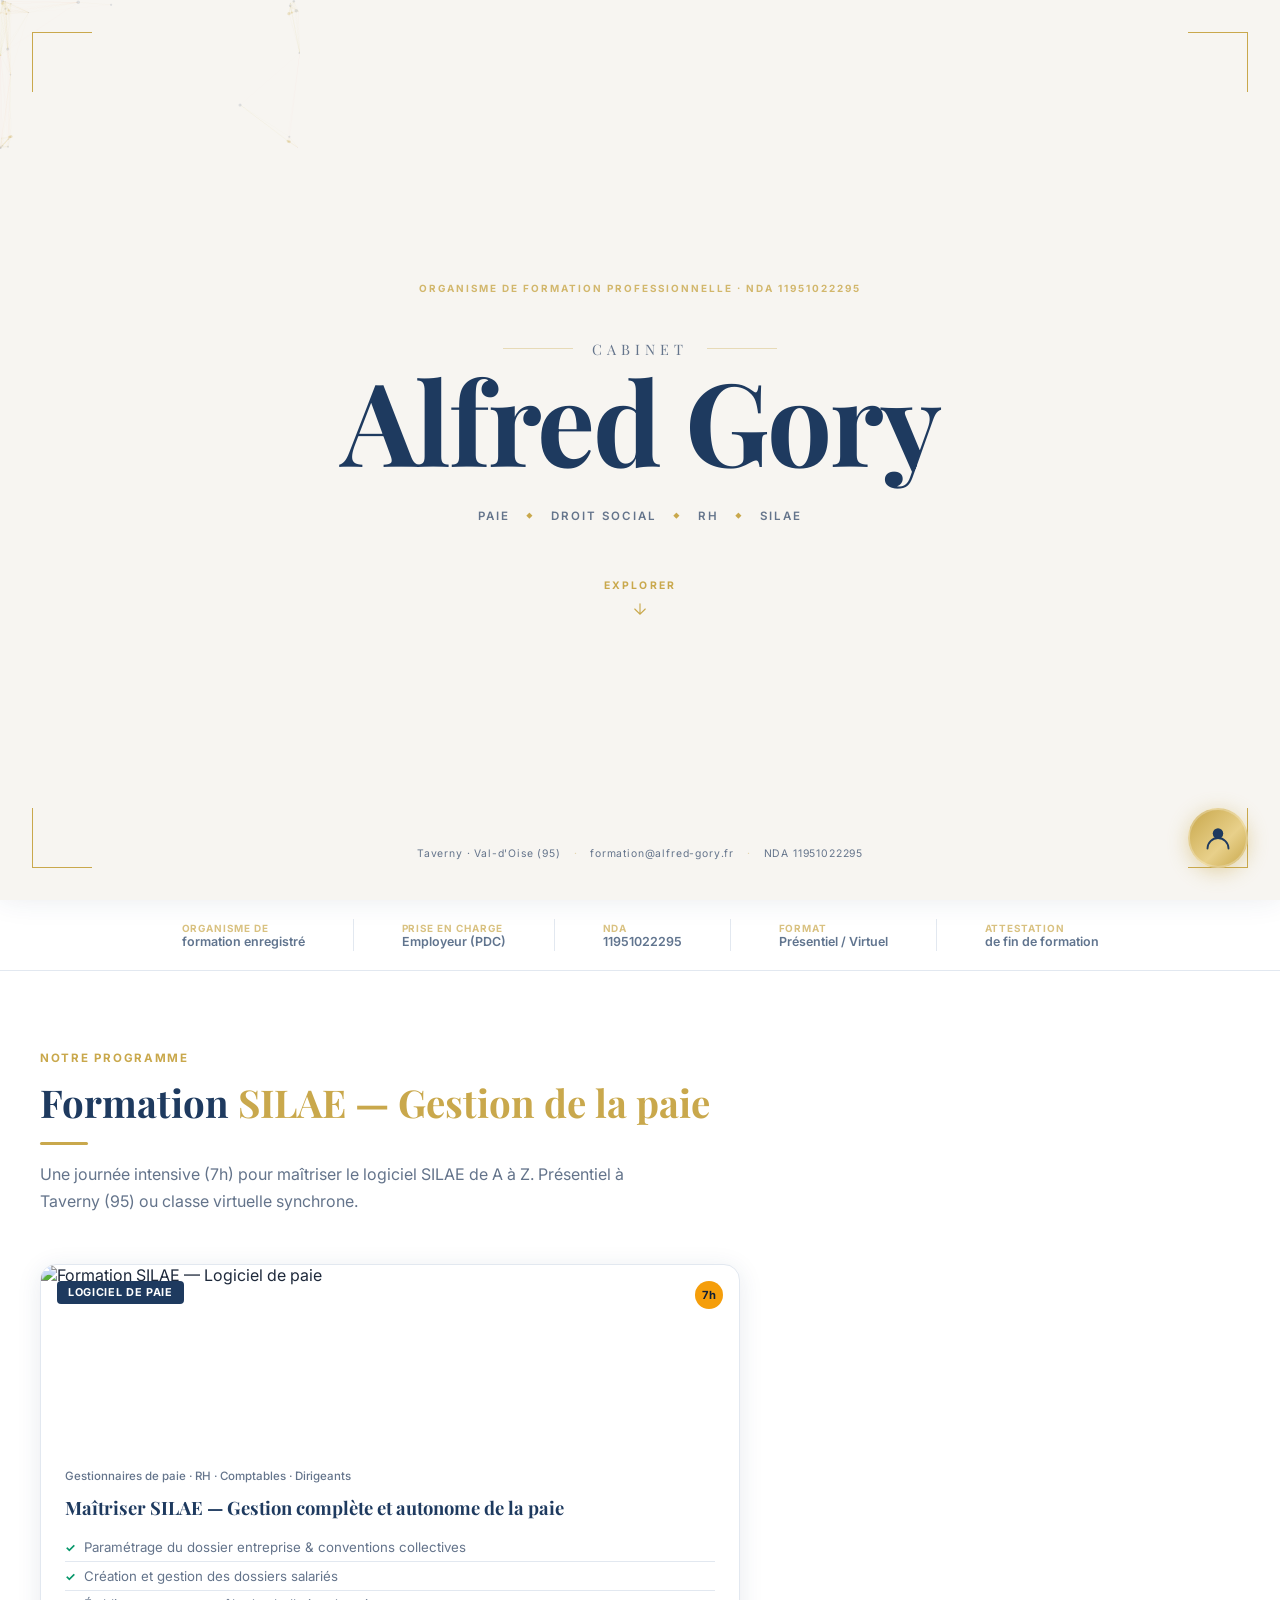
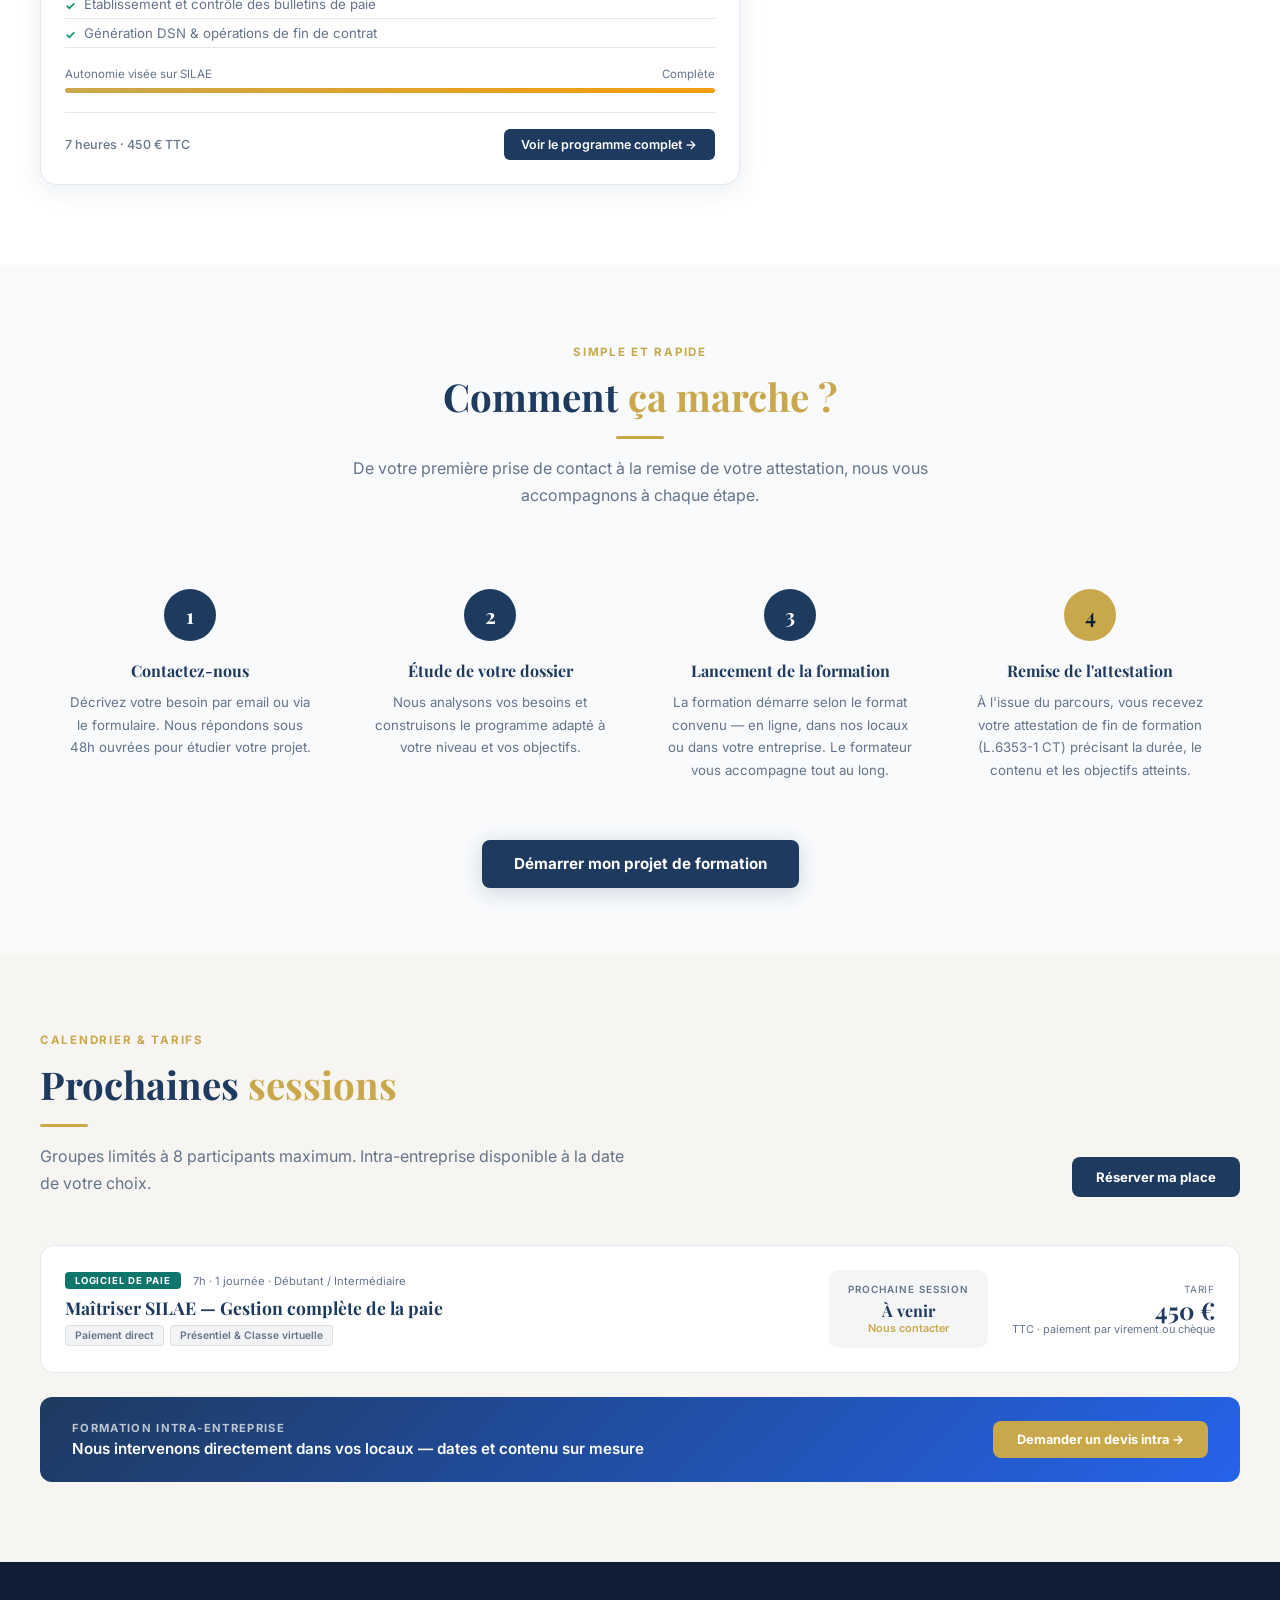
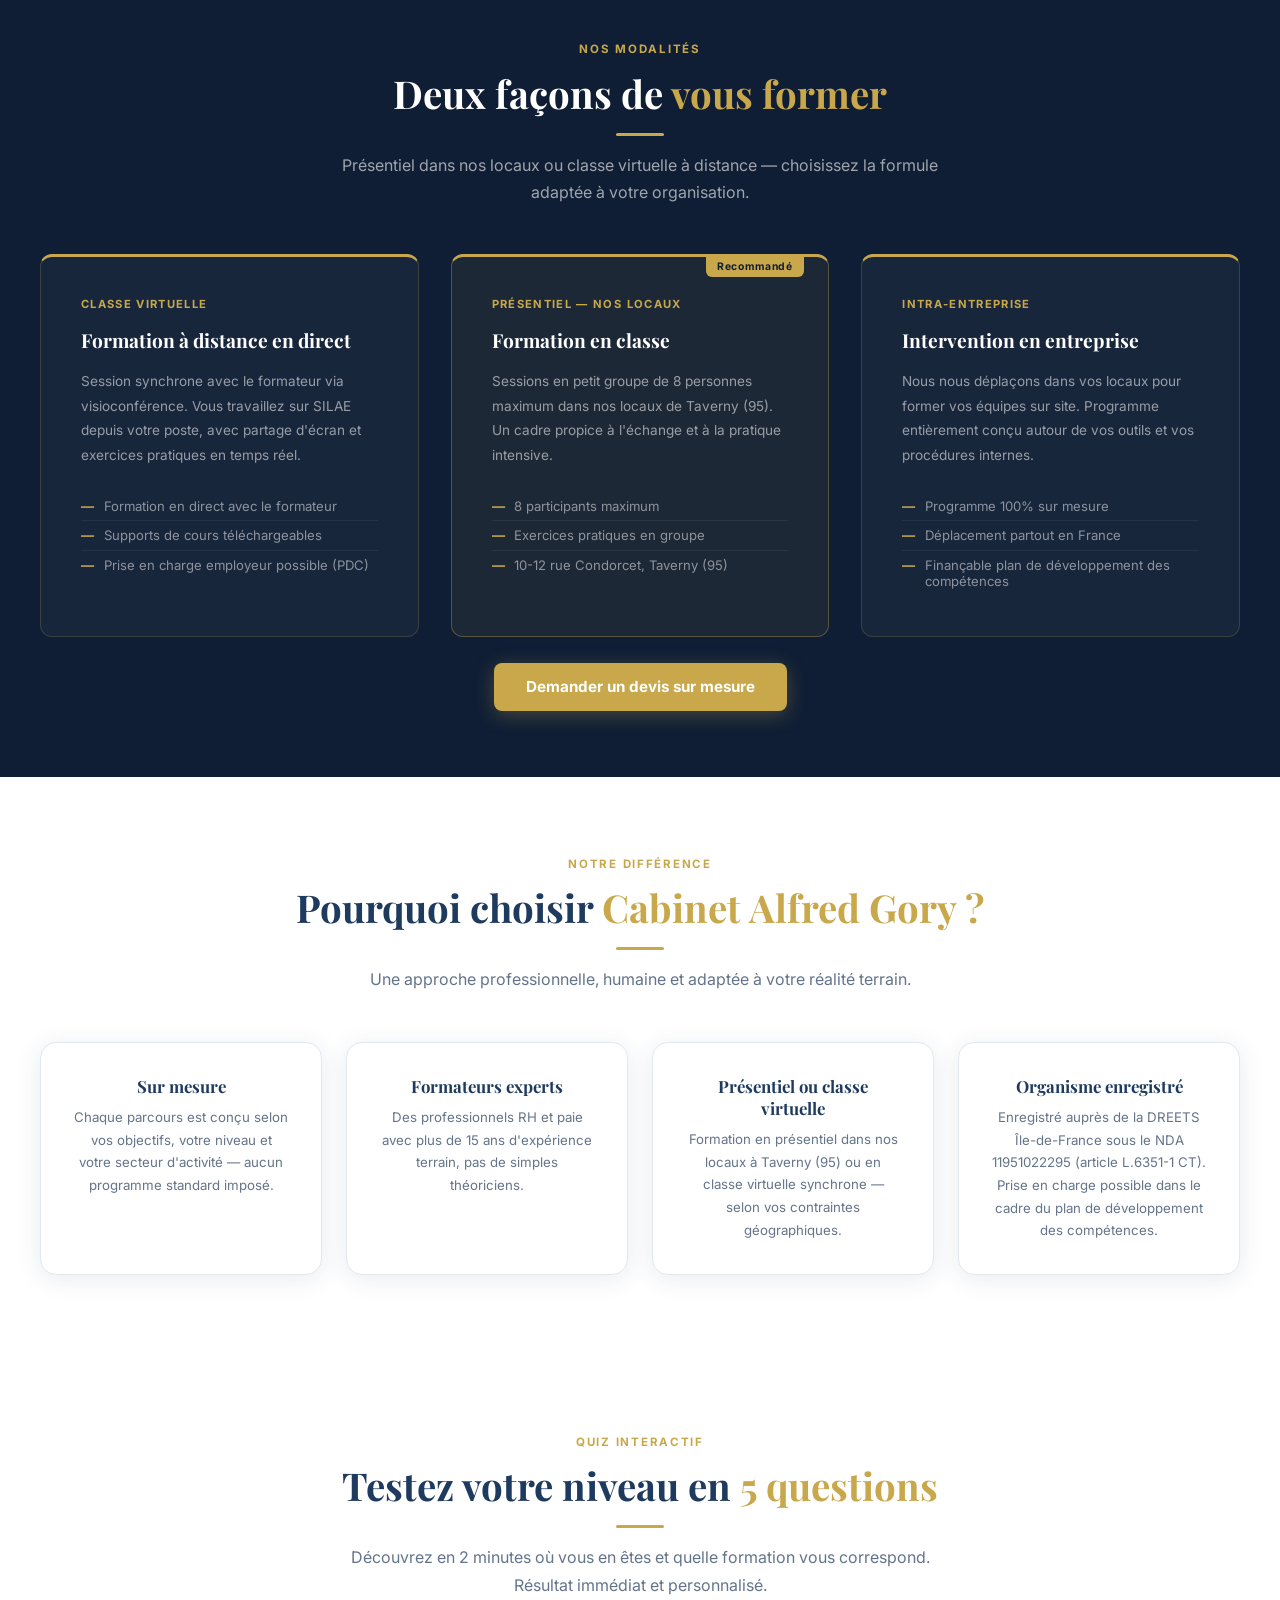
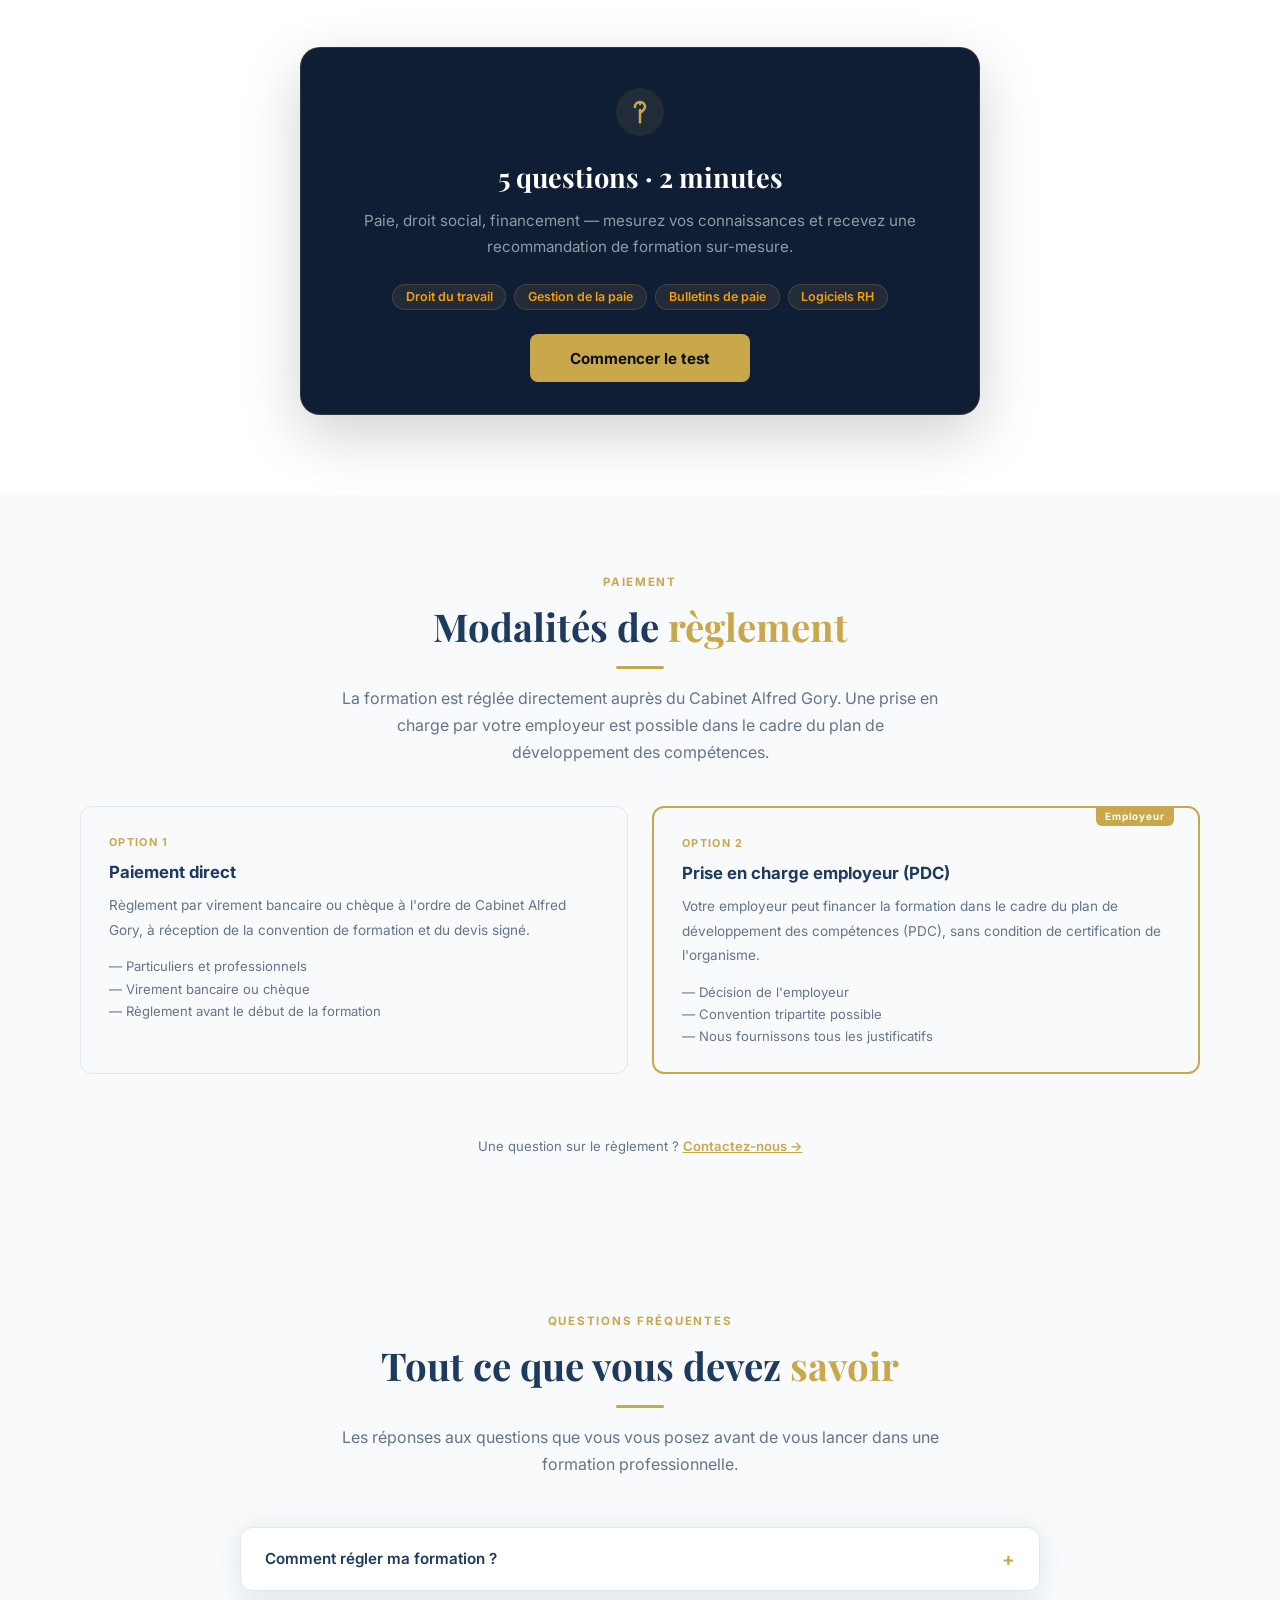
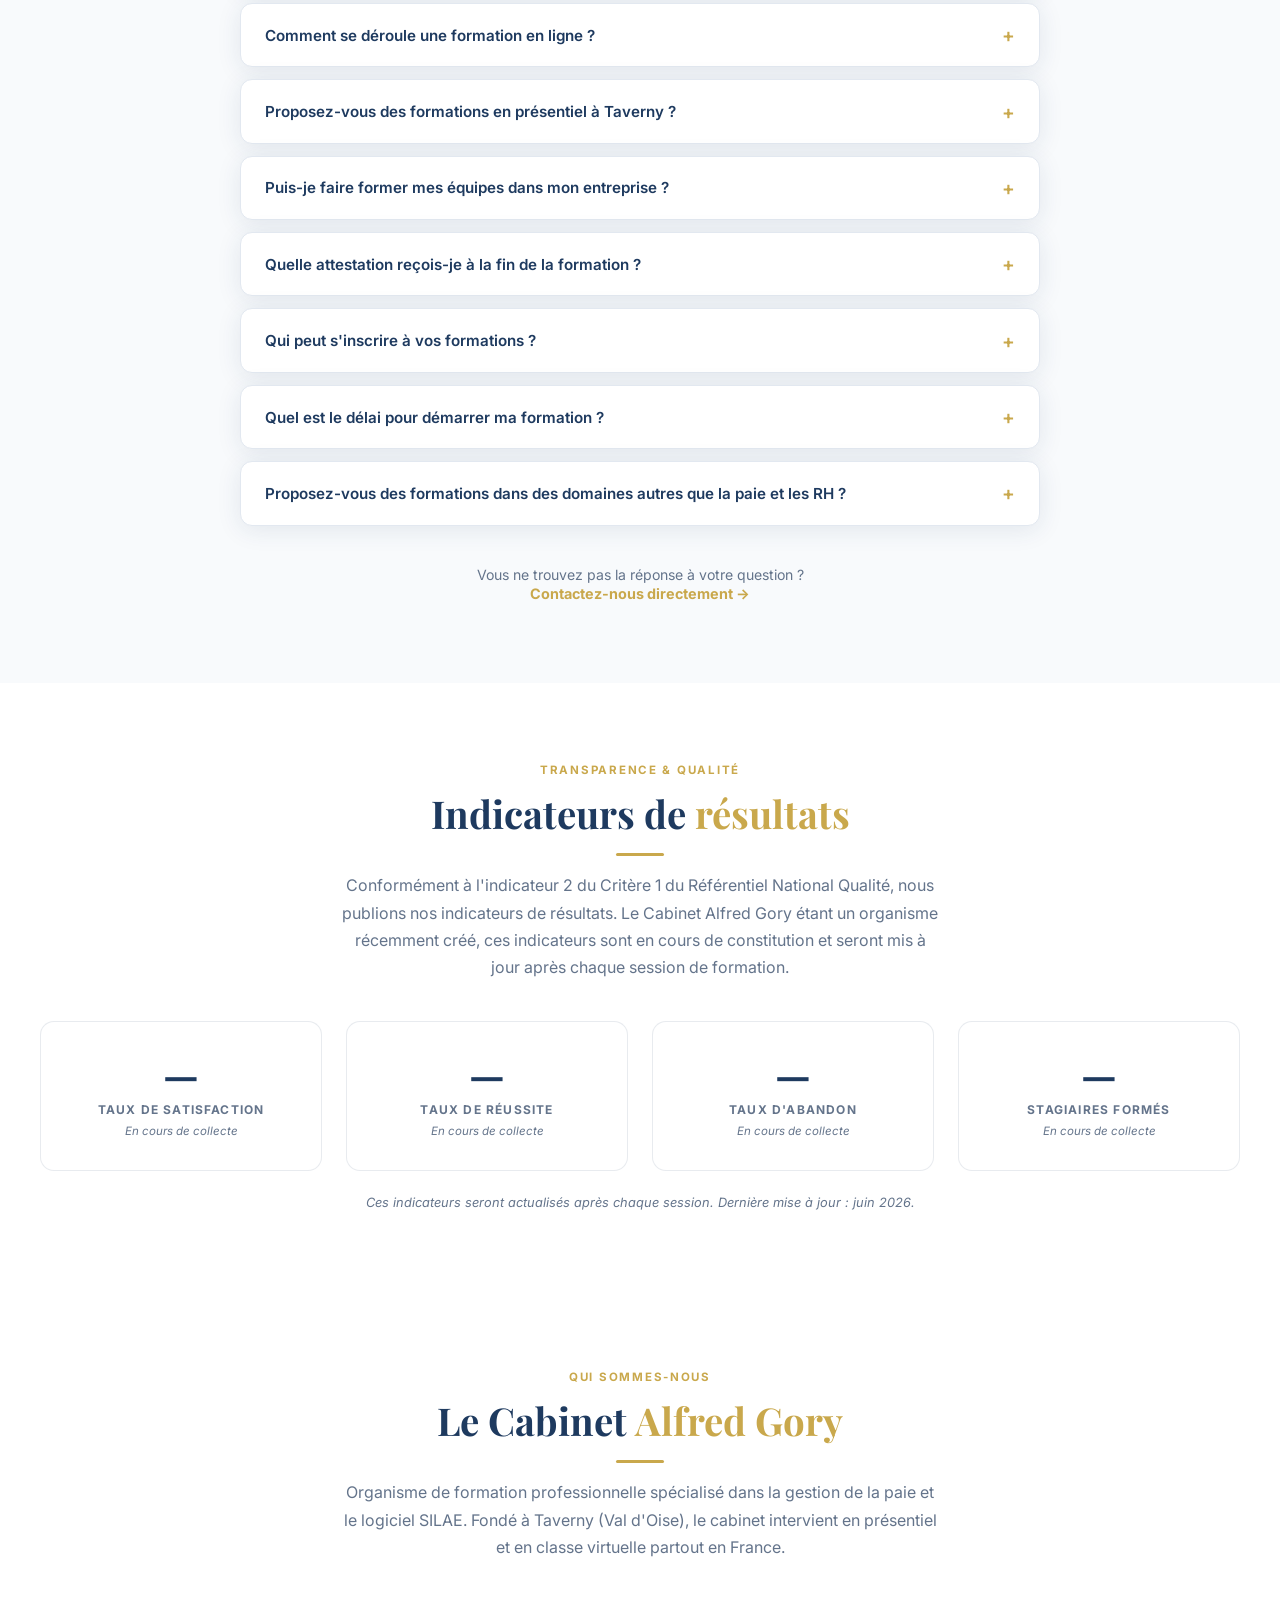
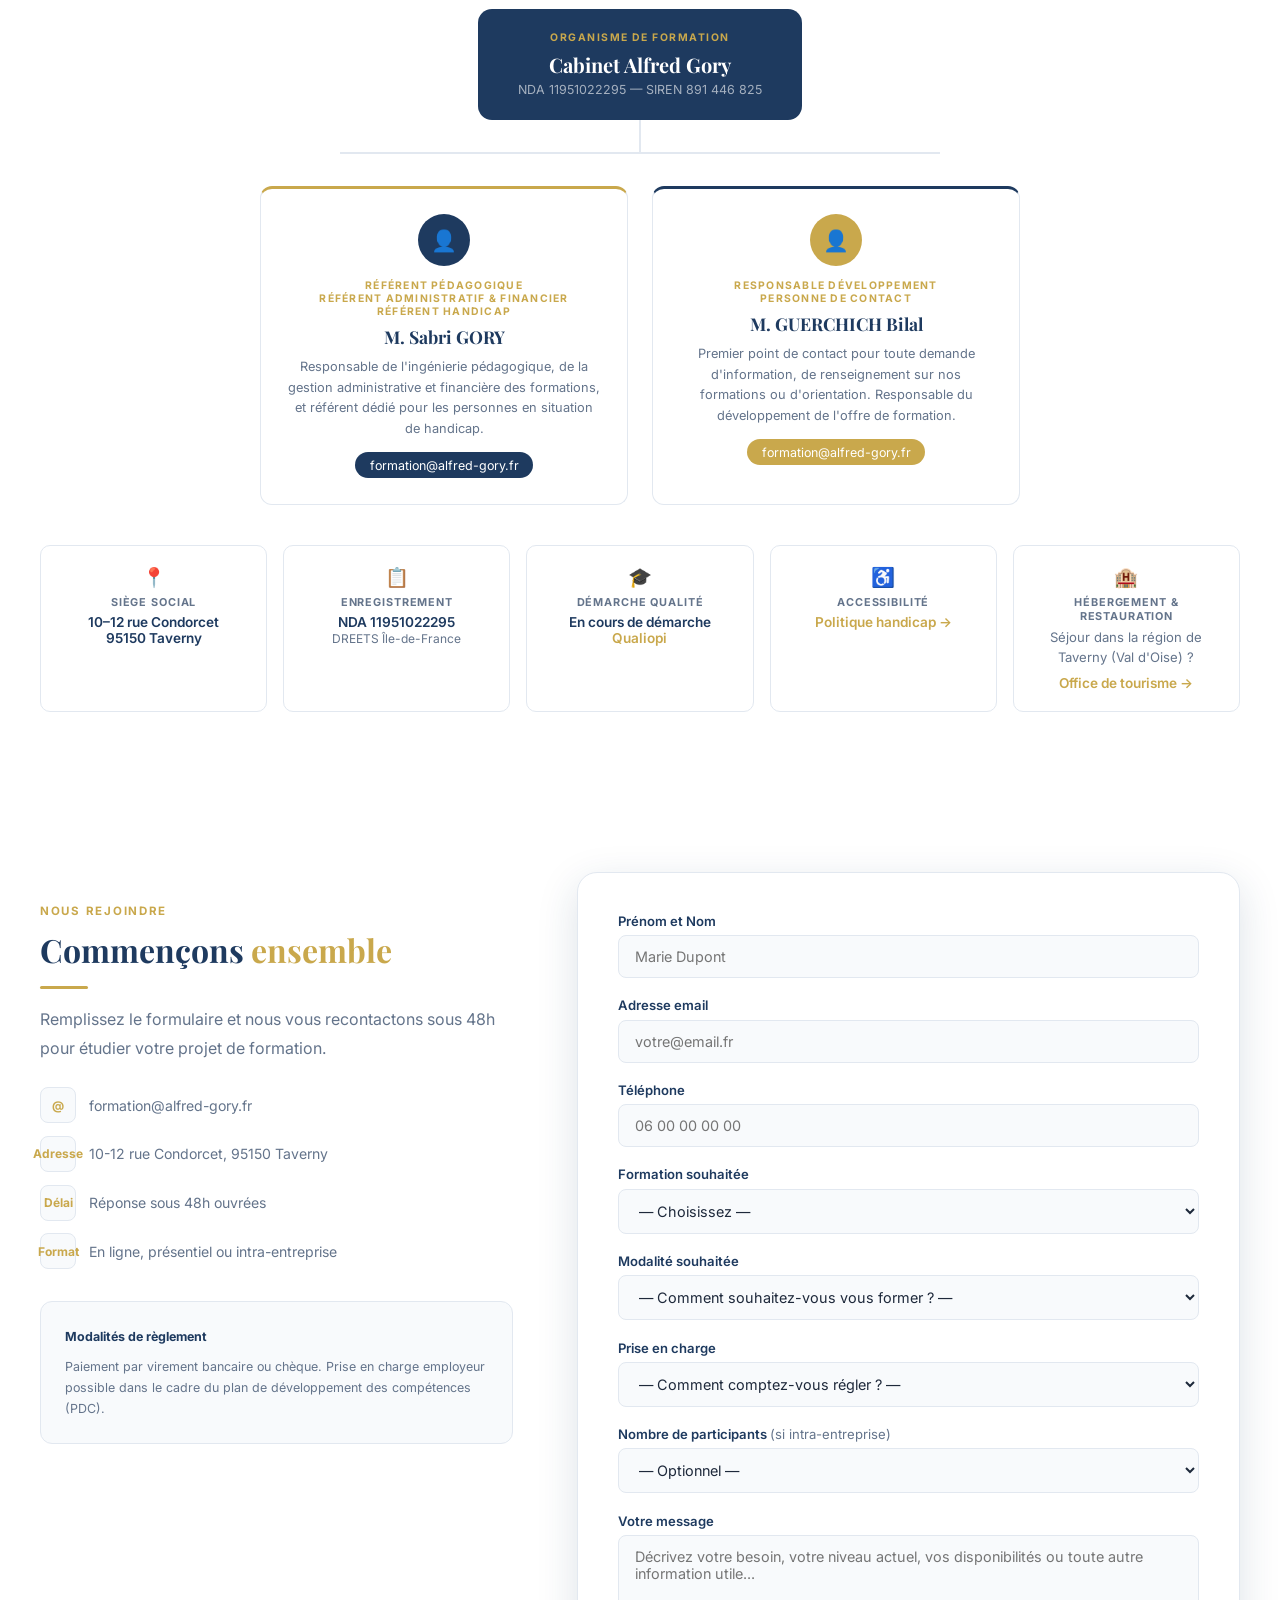
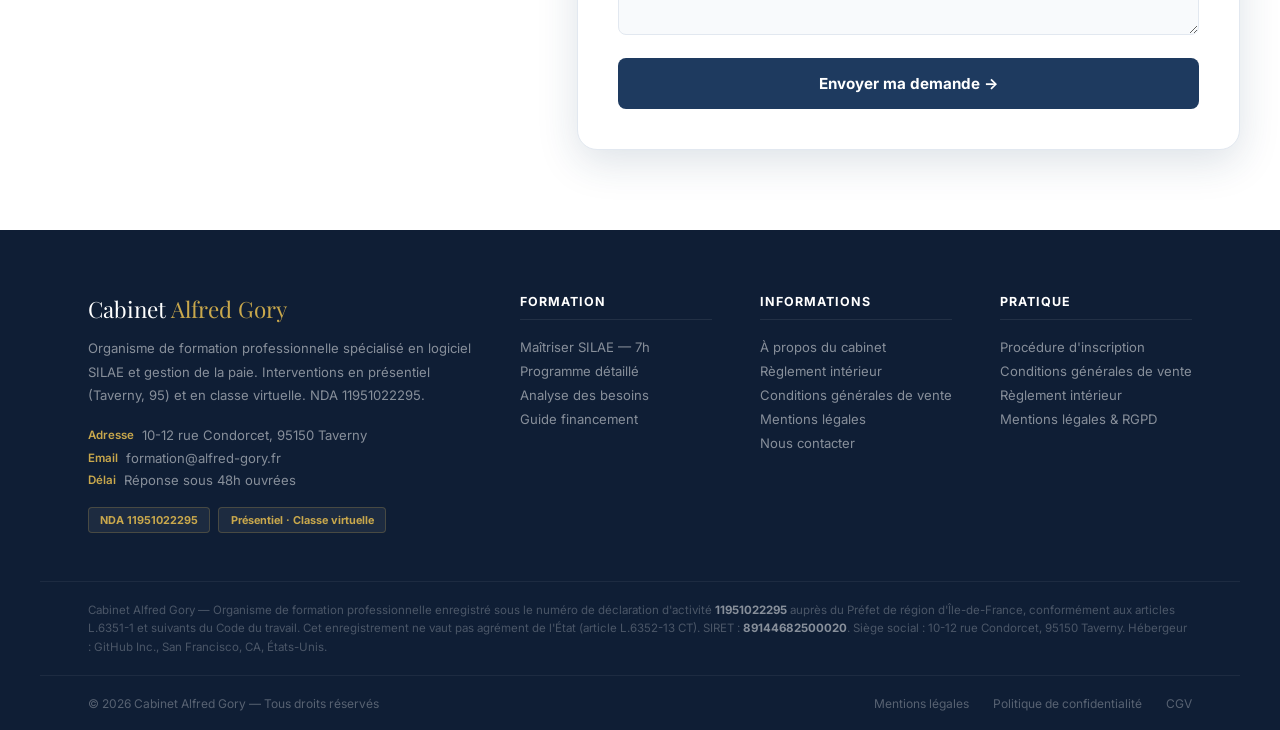
==== commit c603c964: "Questionnaires satisfaction, email referent handicap, liens adaptation, accueil tourisme - Création " ====
--- a/index.html
+++ b/index.html
@@ -2320,6 +2320,12 @@
           <div style="font-size:0.68rem;font-weight:700;text-transform:uppercase;letter-spacing:0.08em;color:var(--muted);margin-bottom:0.3rem;">Accessibilité</div>
           <div style="font-size:0.85rem;color:var(--primary);font-weight:600;"><a href="accessibilite.html" style="color:var(--accent-dark);text-decoration:none;">Politique handicap →</a></div>
         </div>
+        <div style="background:#fff;border:1px solid var(--border);border-radius:10px;padding:1.2rem;text-align:center;">
+          <div style="font-size:1.2rem;margin-bottom:0.4rem;">🏨</div>
+          <div style="font-size:0.68rem;font-weight:700;text-transform:uppercase;letter-spacing:0.08em;color:var(--muted);margin-bottom:0.3rem;">Hébergement & restauration</div>
+          <div style="font-size:0.82rem;color:var(--muted);margin-bottom:0.5rem;line-height:1.5;">Séjour dans la région de Taverny (Val d'Oise) ?</div>
+          <div style="font-size:0.85rem;color:var(--primary);font-weight:600;"><a href="https://www.tourisme-valdoise.com/" target="_blank" rel="noopener noreferrer" style="color:var(--accent-dark);text-decoration:none;">Office de tourisme →</a></div>
+        </div>
       </div>
     </div>
   </section>
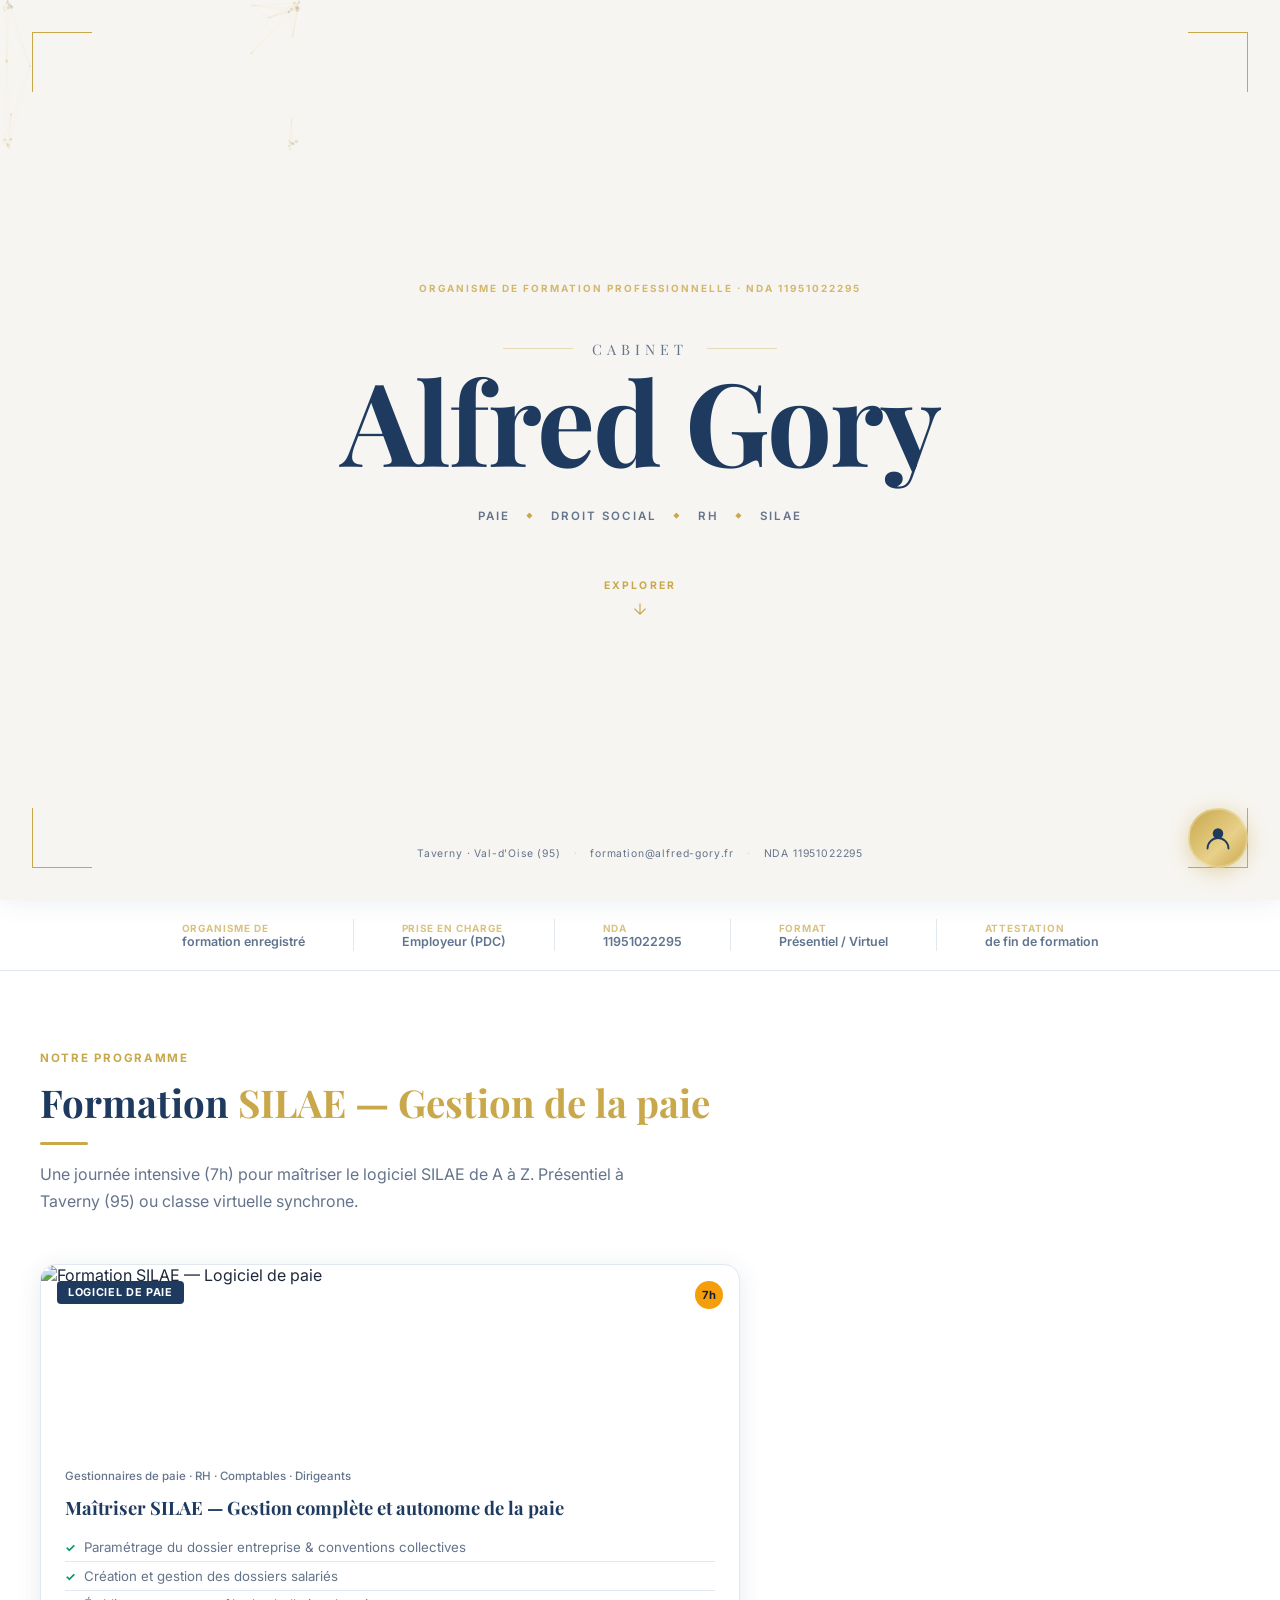
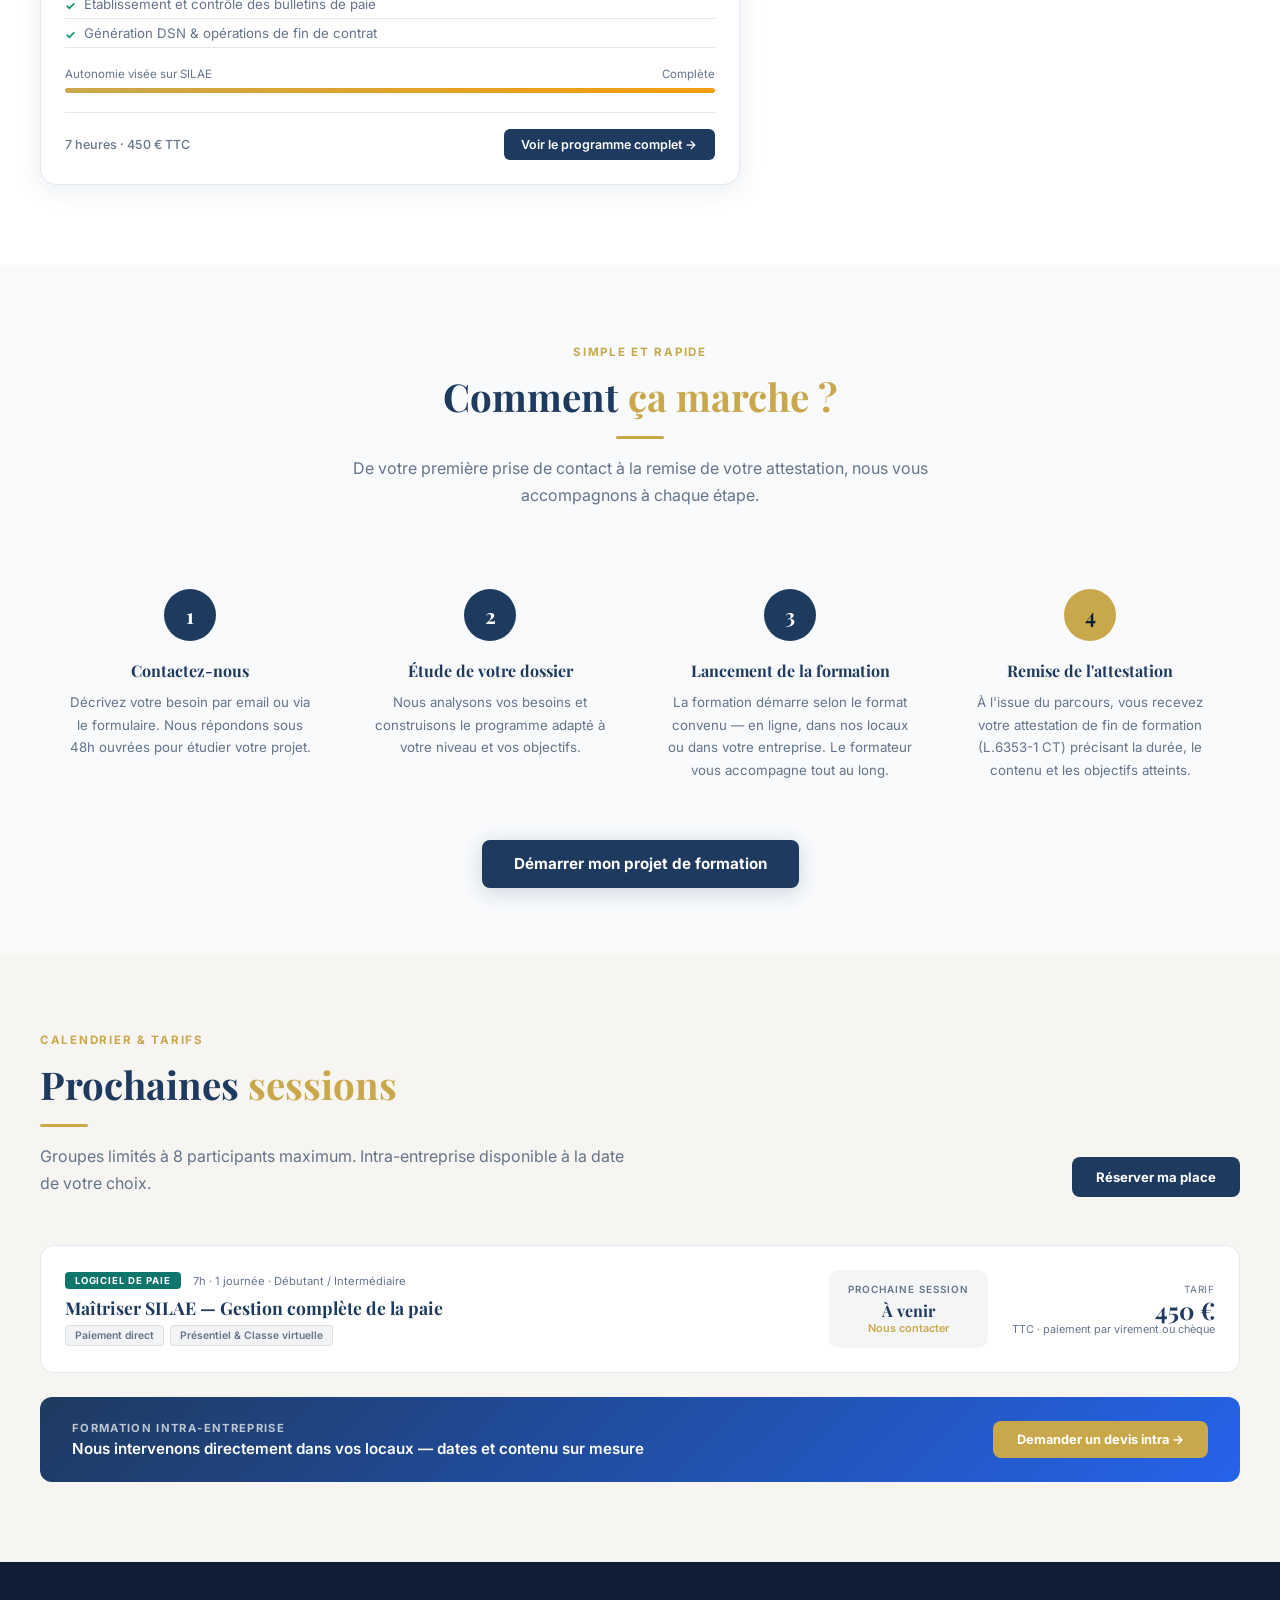
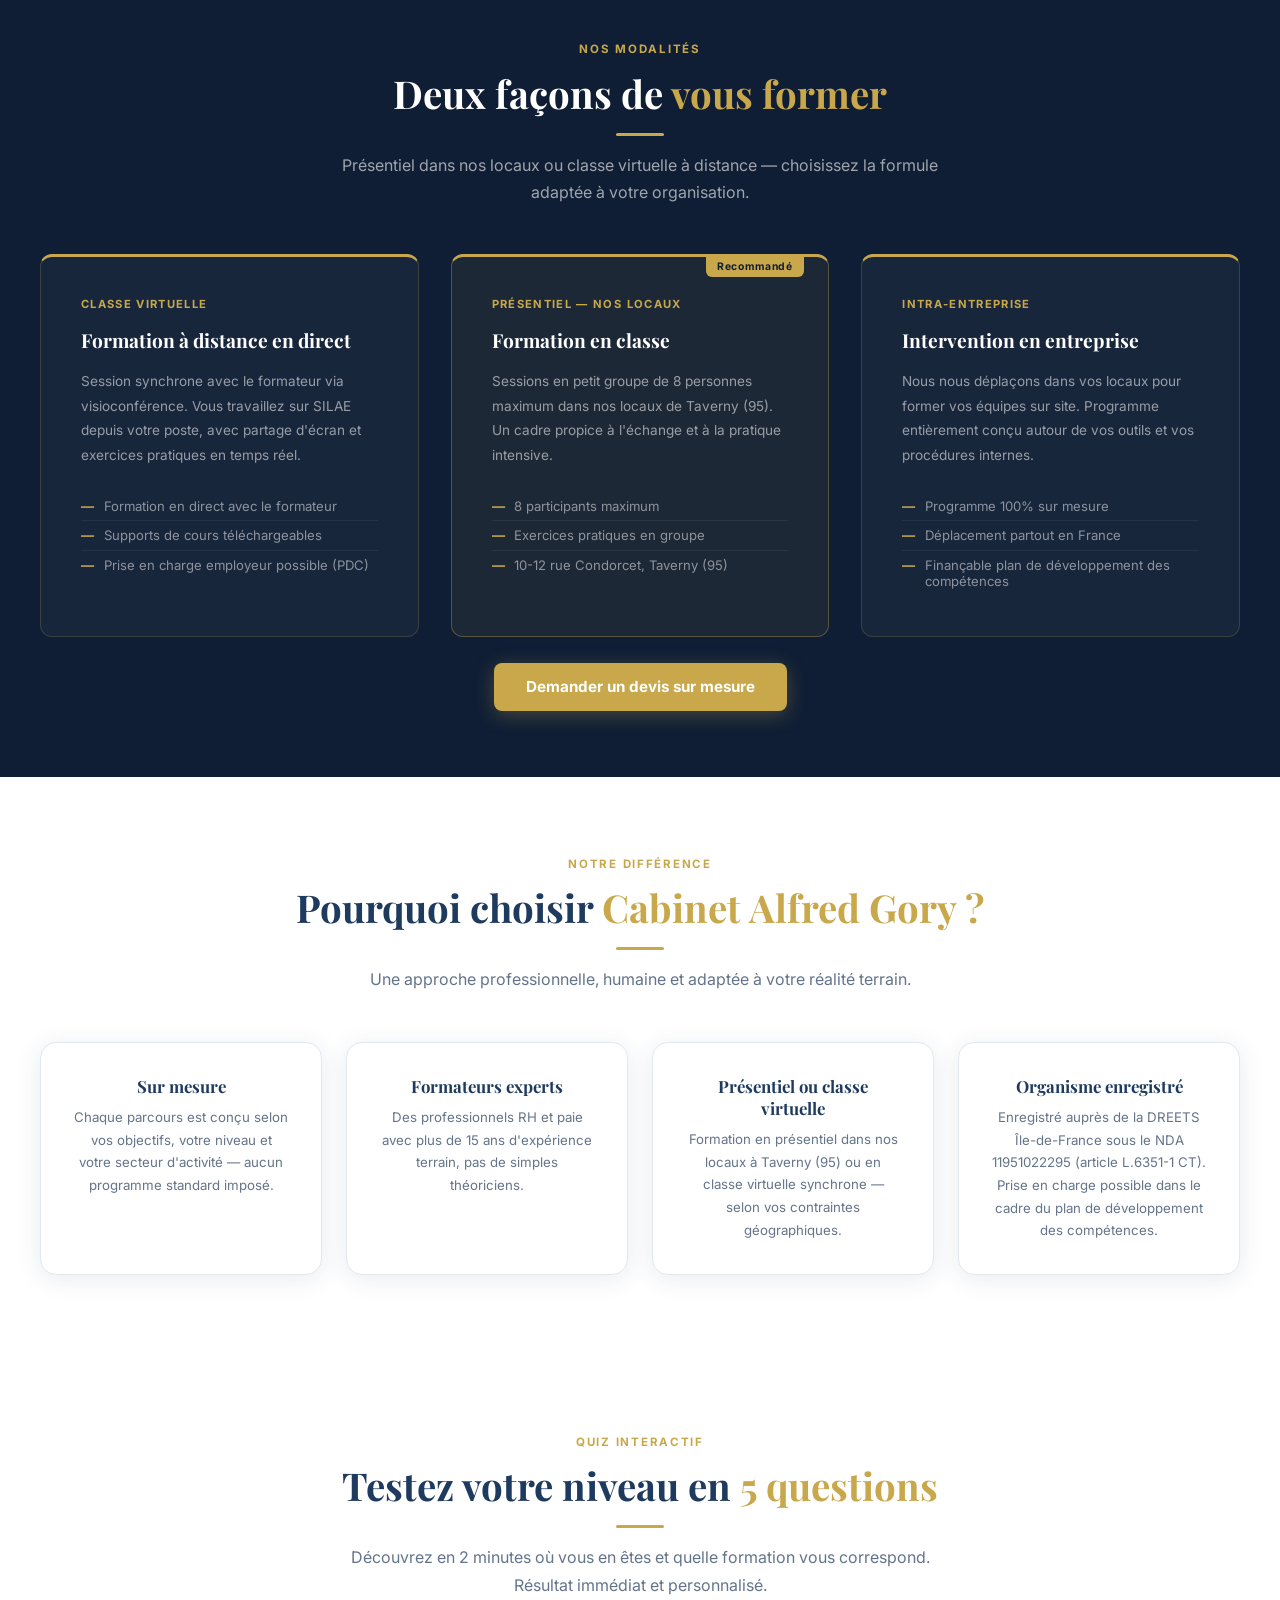
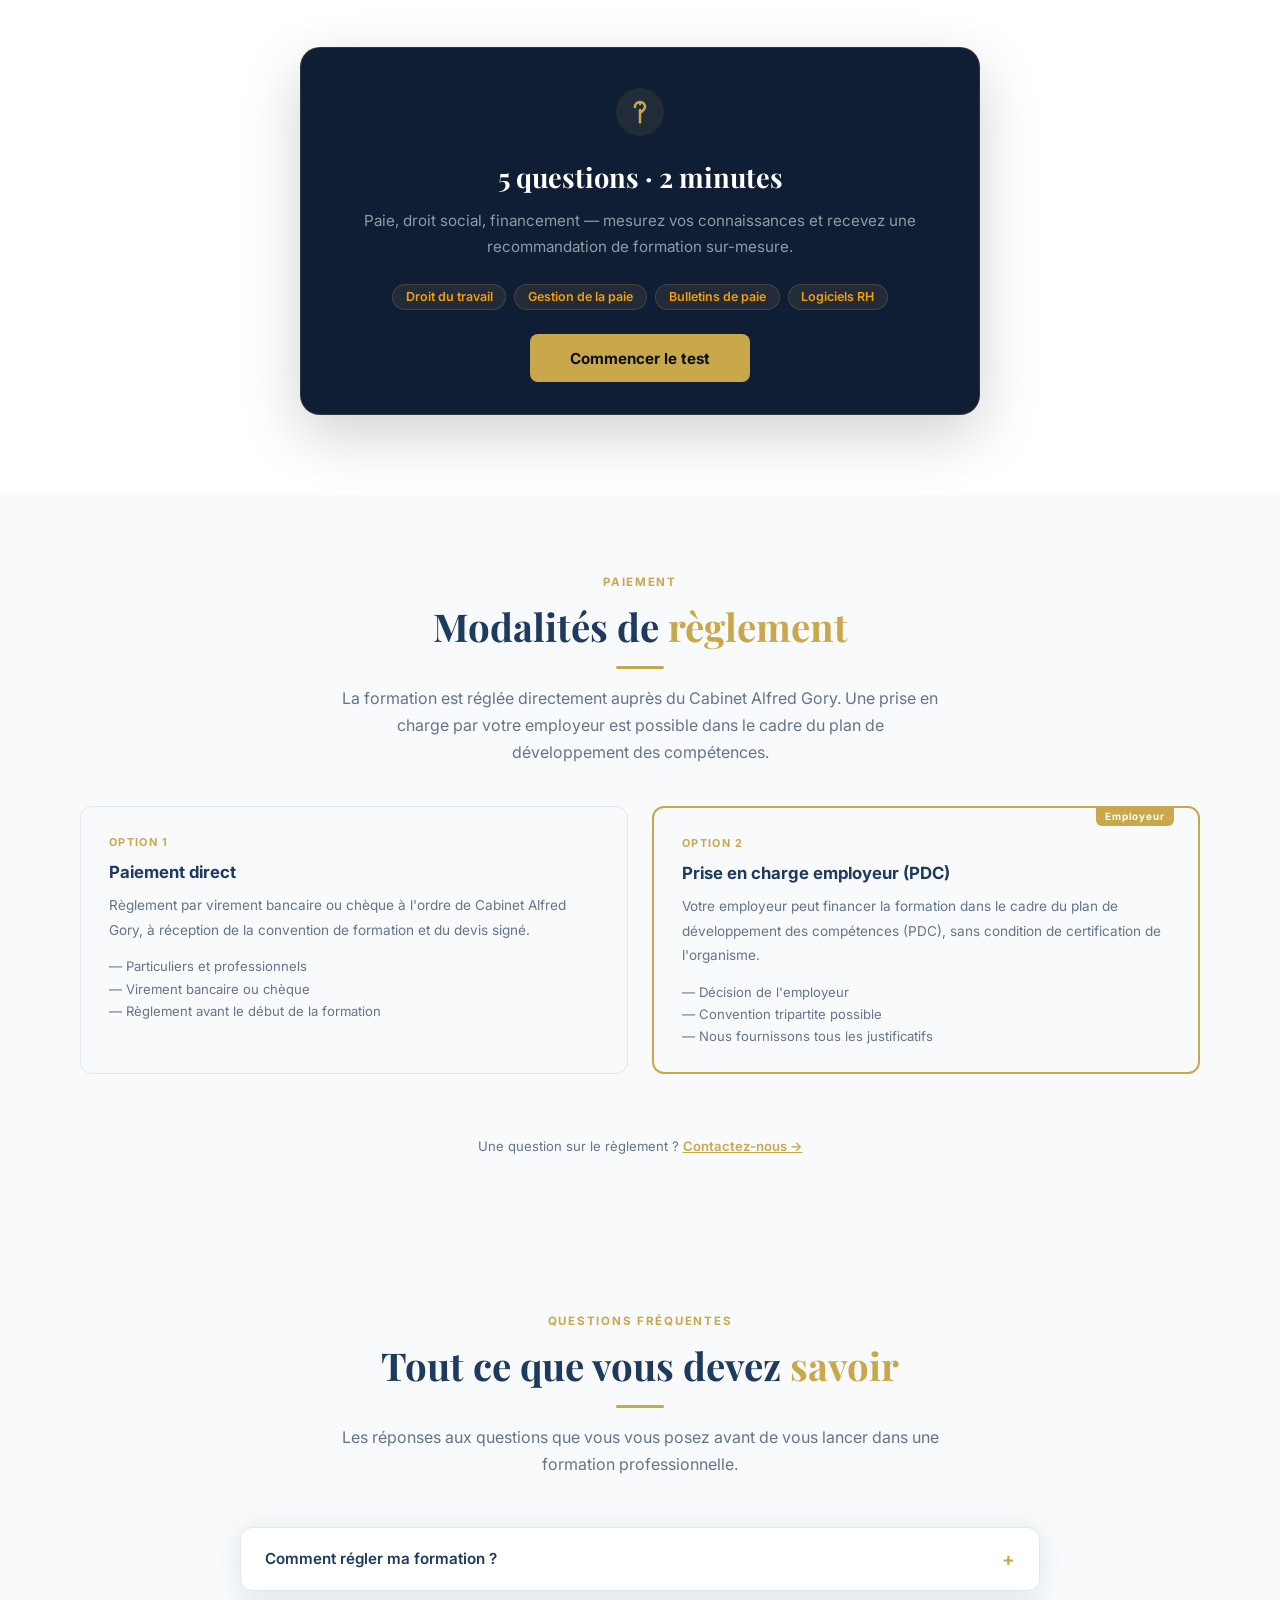
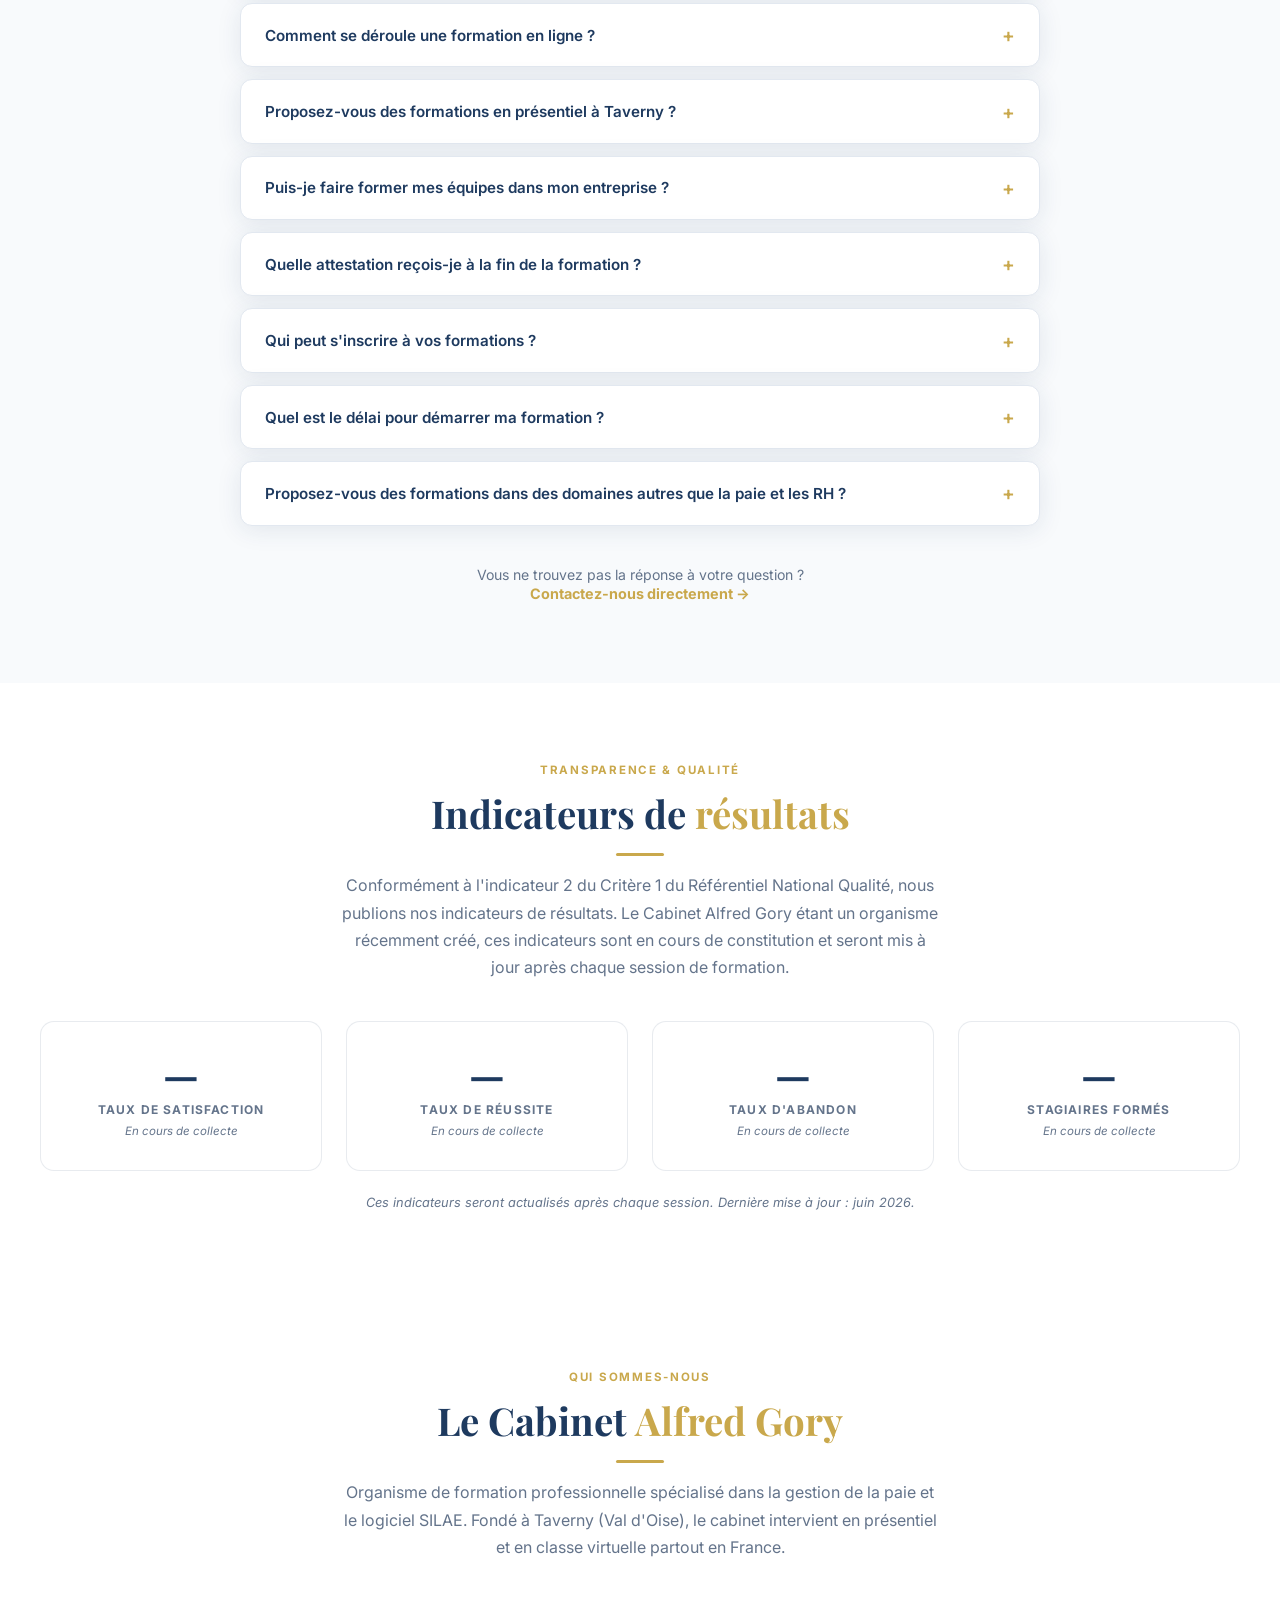
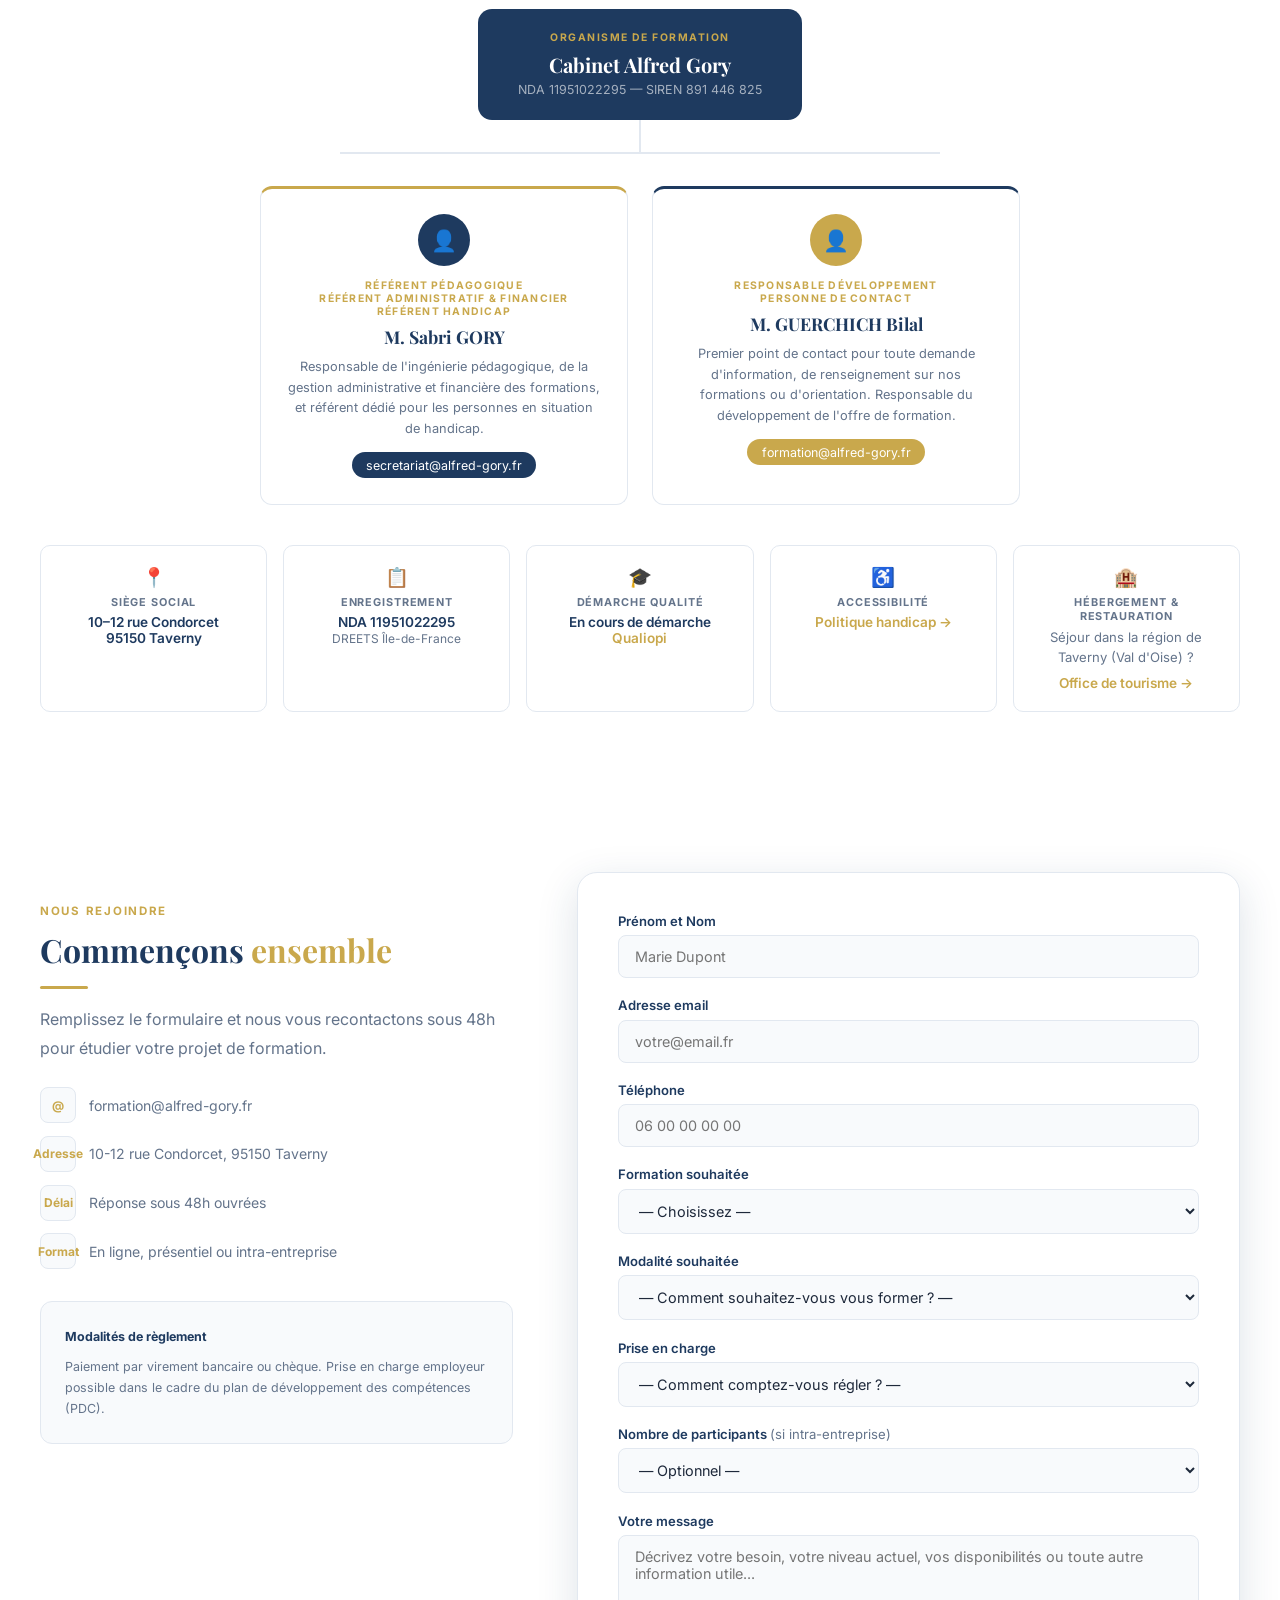
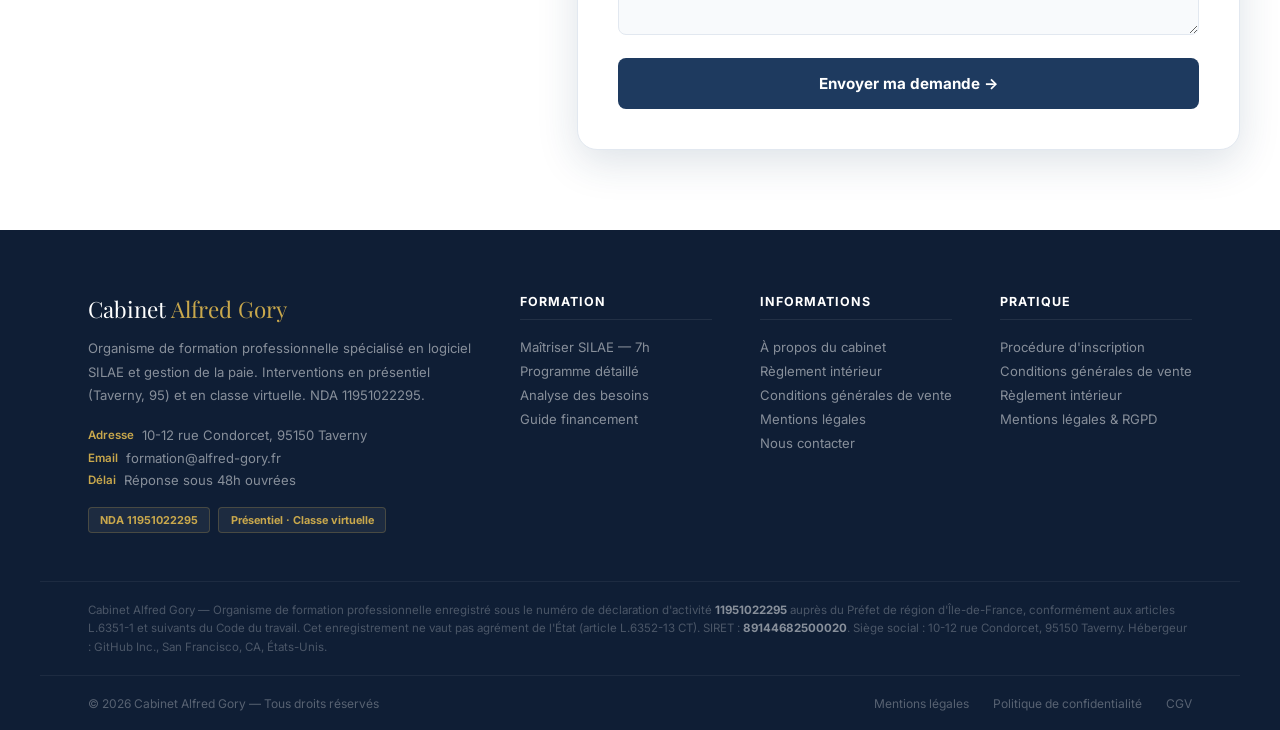
==== commit 3e6b74f3: "Organigramme : email Sabri GORY → secretariat@alfred-gory.fr Co-Authored-By: Claude Sonnet 4.6 <nore" ====
--- a/index.html
+++ b/index.html
@@ -2286,7 +2286,7 @@
             <div style="font-size:0.65rem;font-weight:700;letter-spacing:0.12em;text-transform:uppercase;color:var(--accent-dark);margin-bottom:0.4rem;">Référent pédagogique<br>Référent administratif &amp; financier<br>Référent handicap</div>
             <div style="font-family:'Playfair Display',serif;font-size:1.1rem;color:var(--primary);font-weight:700;margin-bottom:0.6rem;">M. Sabri GORY</div>
             <div style="font-size:0.8rem;color:var(--muted);line-height:1.6;margin-bottom:0.8rem;">Responsable de l'ingénierie pédagogique, de la gestion administrative et financière des formations, et référent dédié pour les personnes en situation de handicap.</div>
-            <a href="mailto:formation@alfred-gory.fr" style="display:inline-block;background:var(--primary);color:#fff;padding:0.35rem 0.9rem;border-radius:50px;font-size:0.78rem;text-decoration:none;">formation@alfred-gory.fr</a>
+            <a href="mailto:secretariat@alfred-gory.fr" style="display:inline-block;background:var(--primary);color:#fff;padding:0.35rem 0.9rem;border-radius:50px;font-size:0.78rem;text-decoration:none;">secretariat@alfred-gory.fr</a>
           </div>
           <div style="background:#fff;border:1px solid var(--border);border-top:3px solid var(--primary);border-radius:12px;padding:1.6rem;text-align:center;">
             <div style="width:52px;height:52px;background:var(--accent-dark);border-radius:50%;display:flex;align-items:center;justify-content:center;margin:0 auto 0.8rem;font-size:1.3rem;">👤</div>
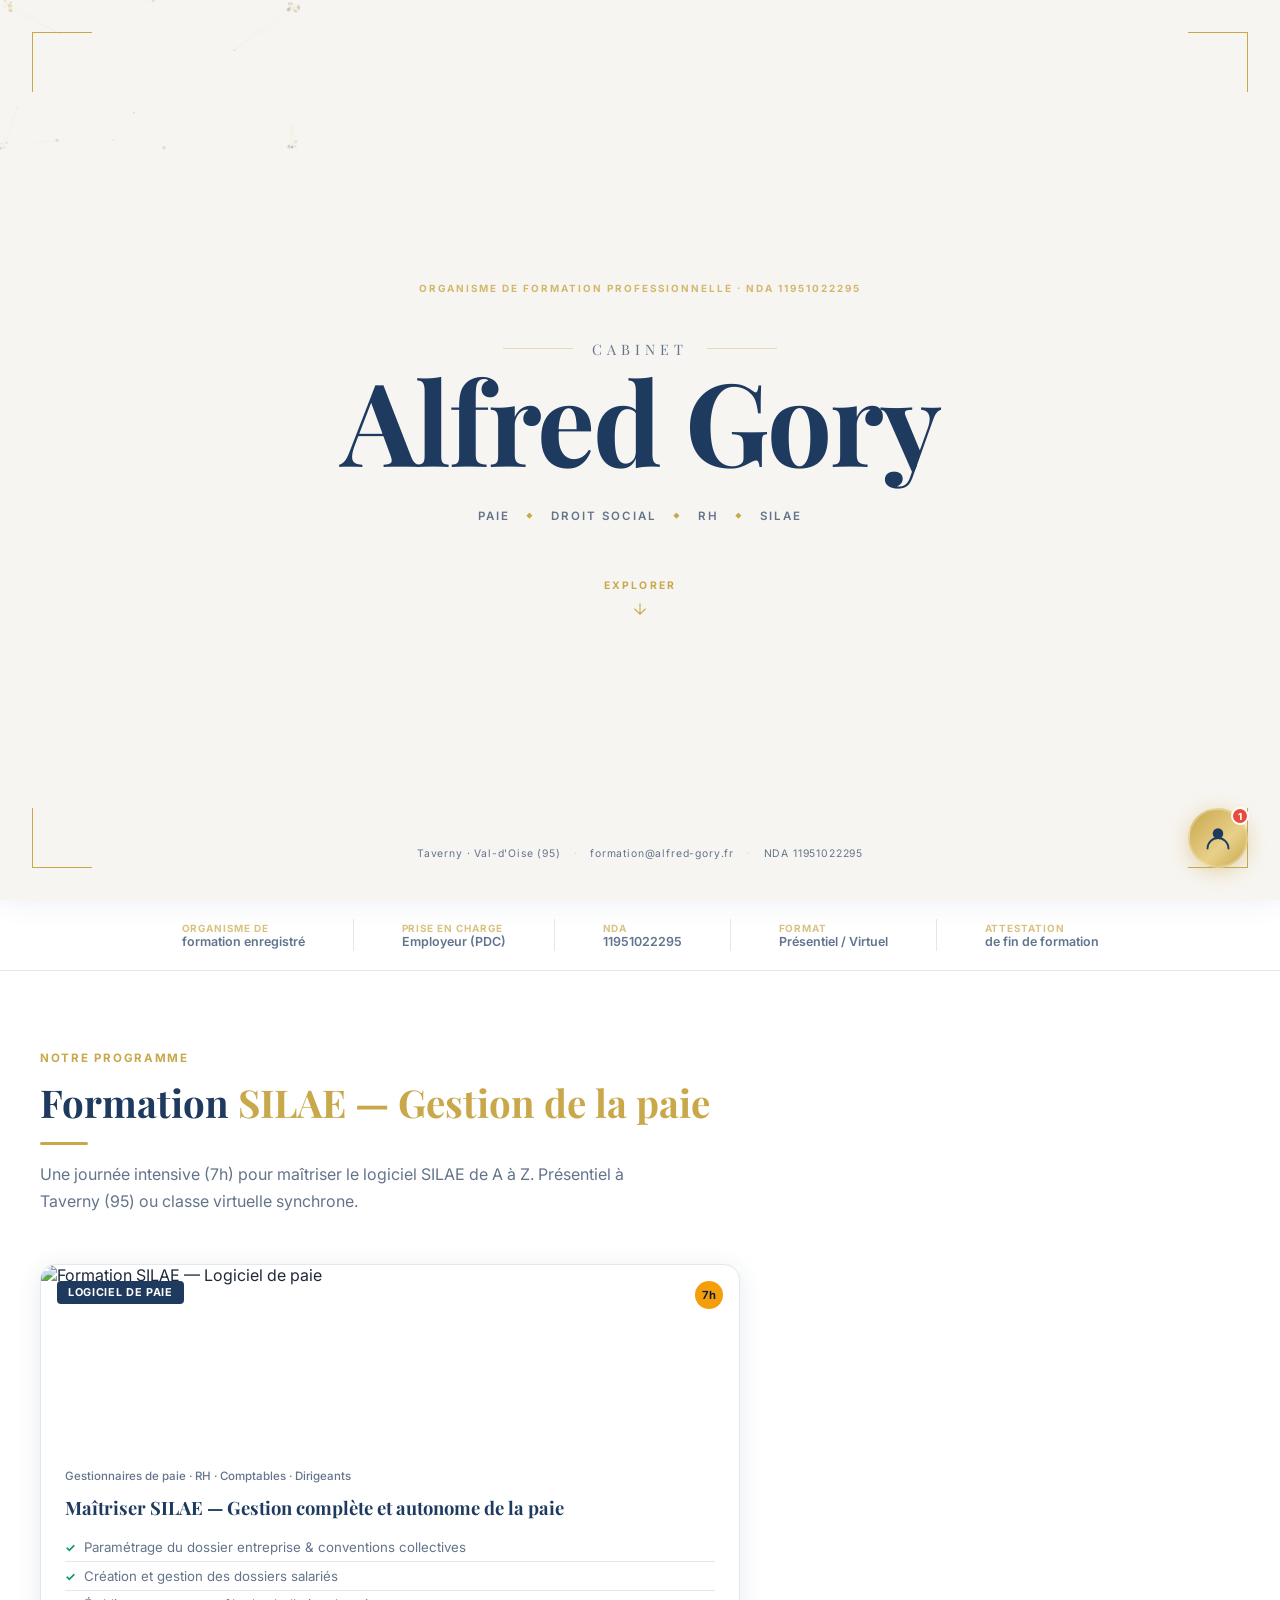
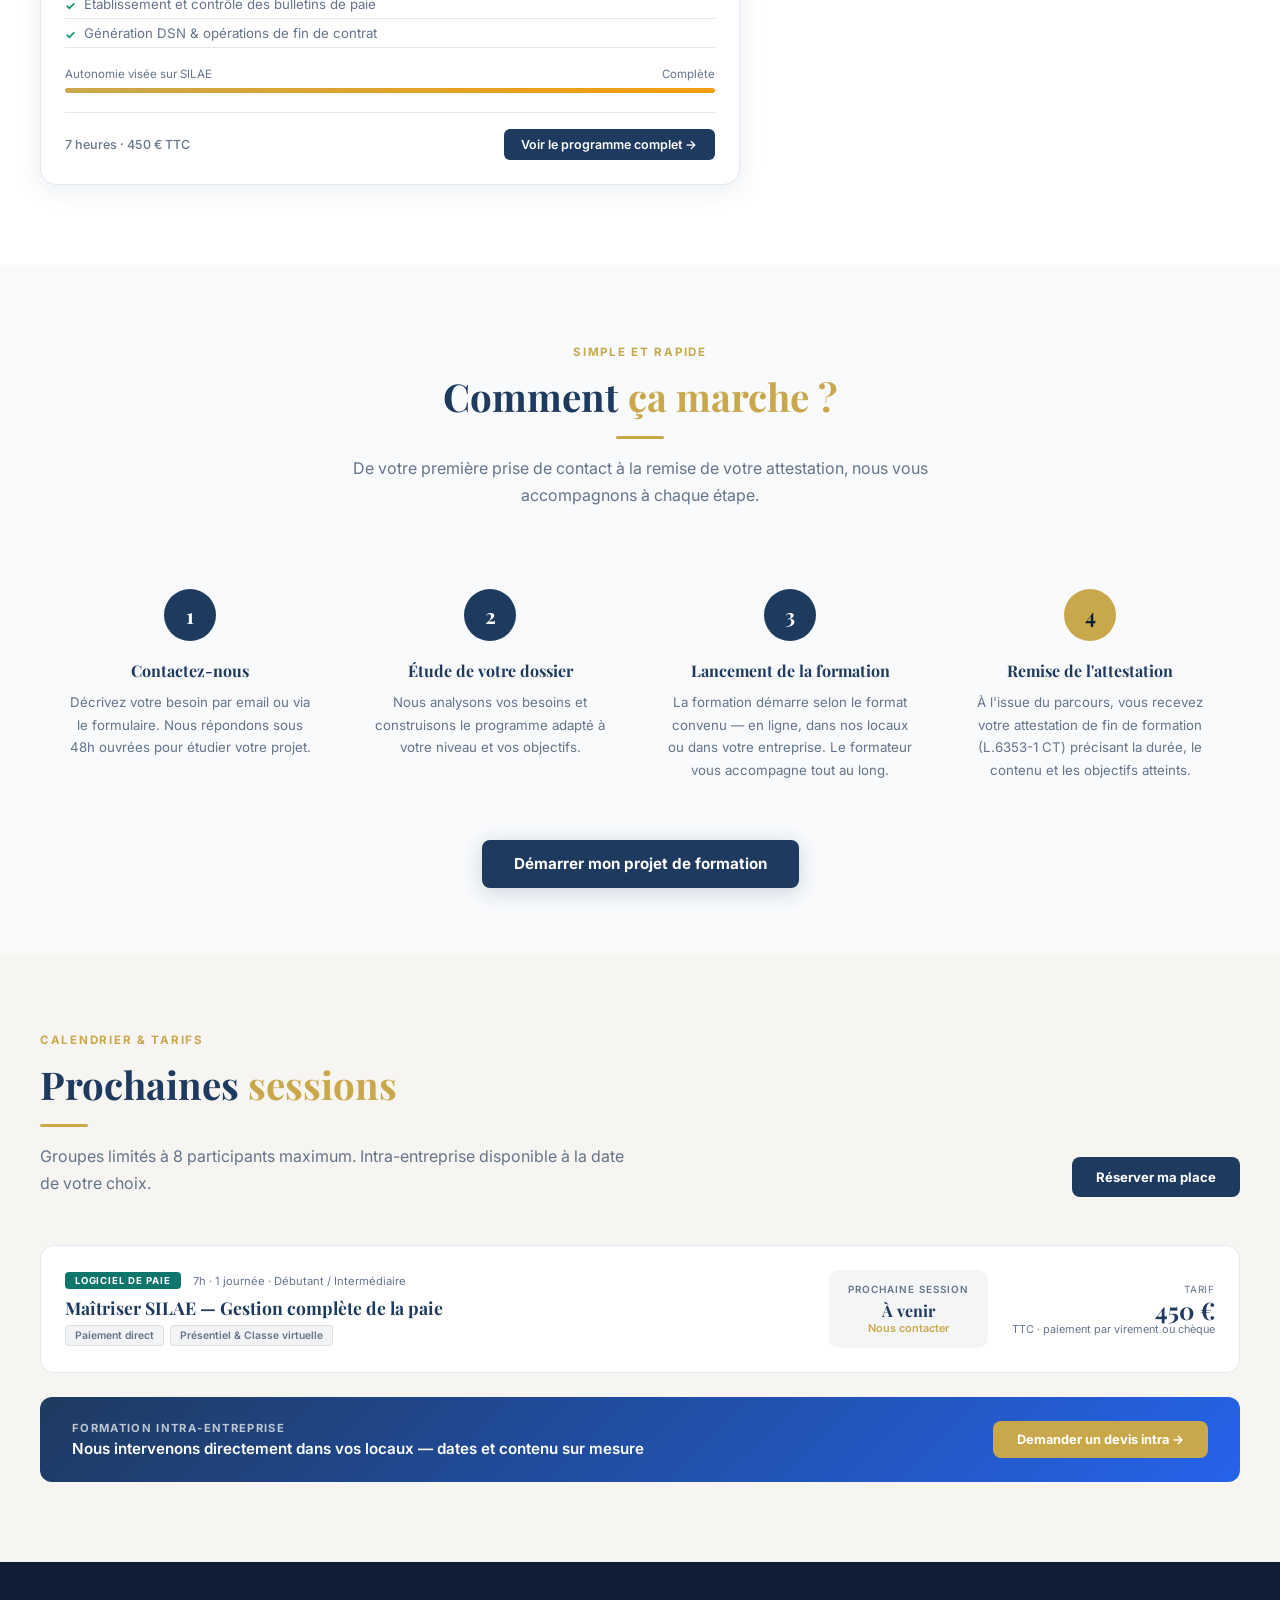
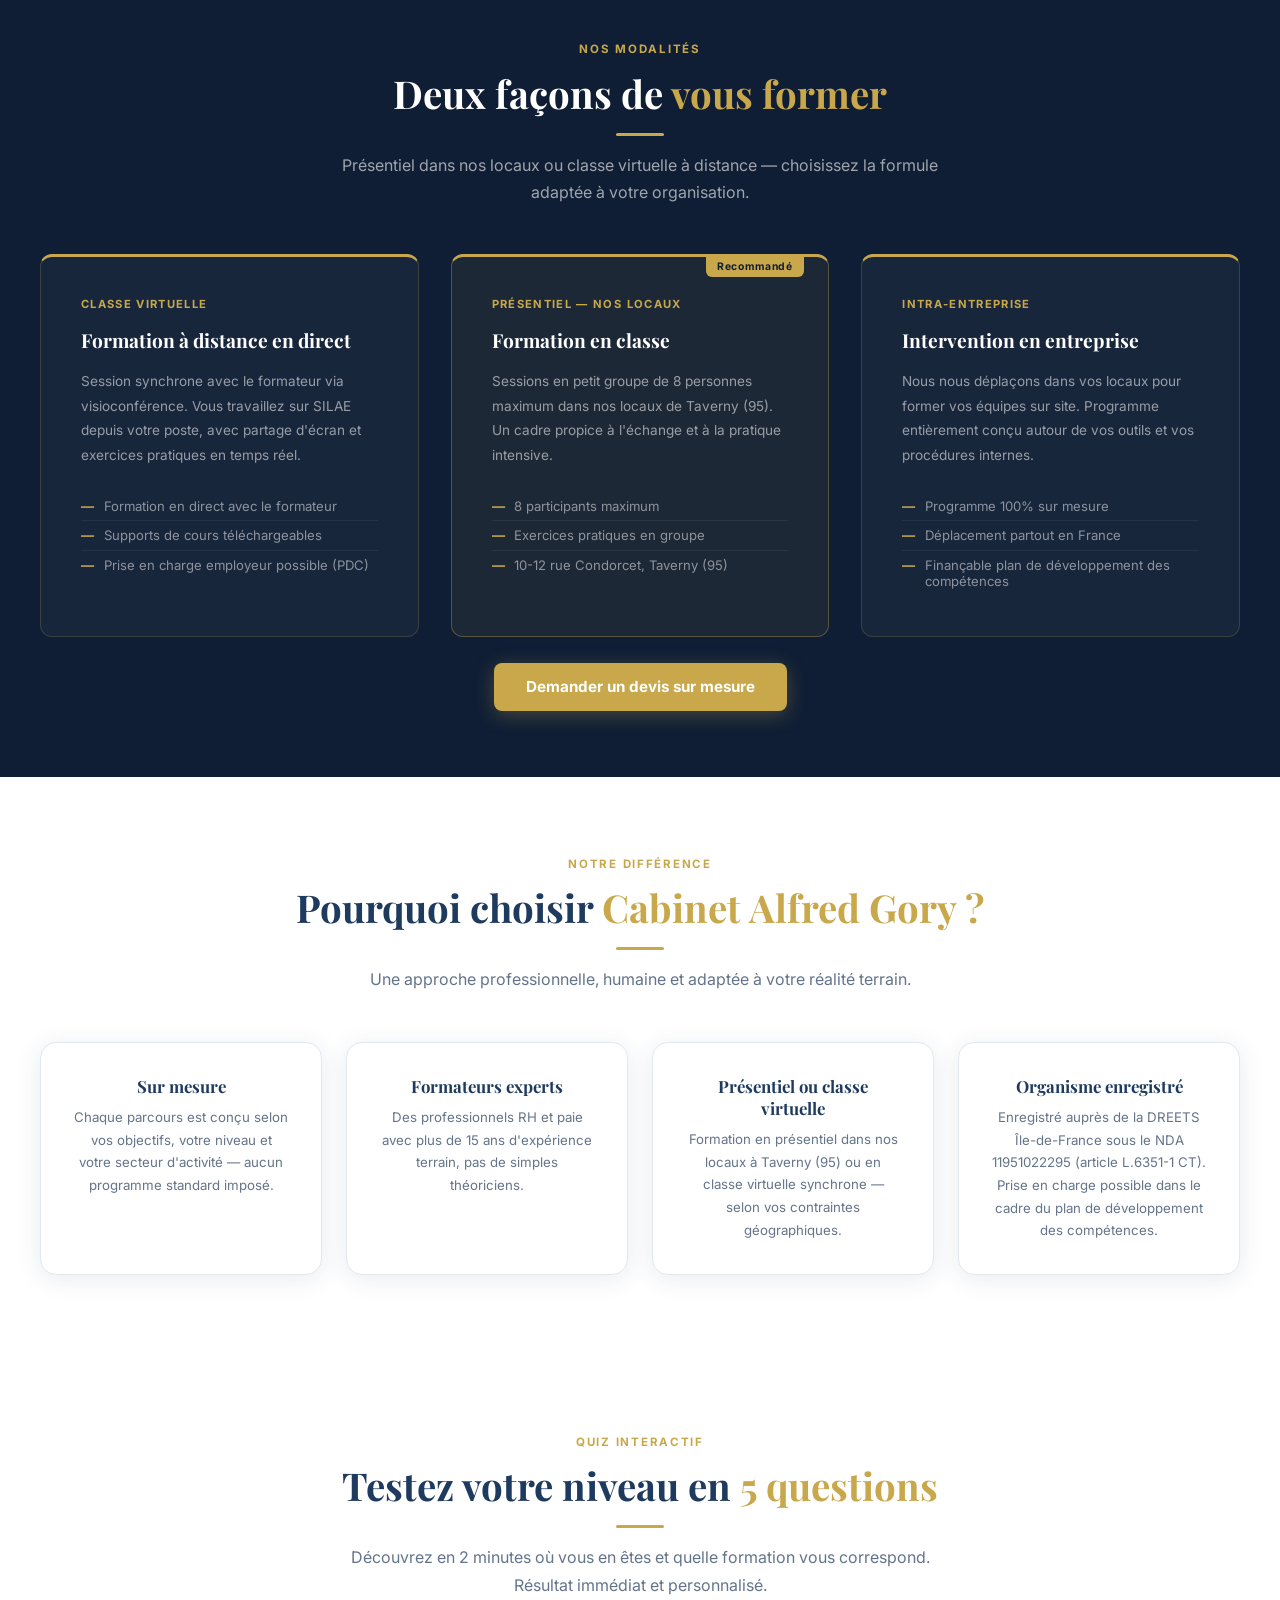
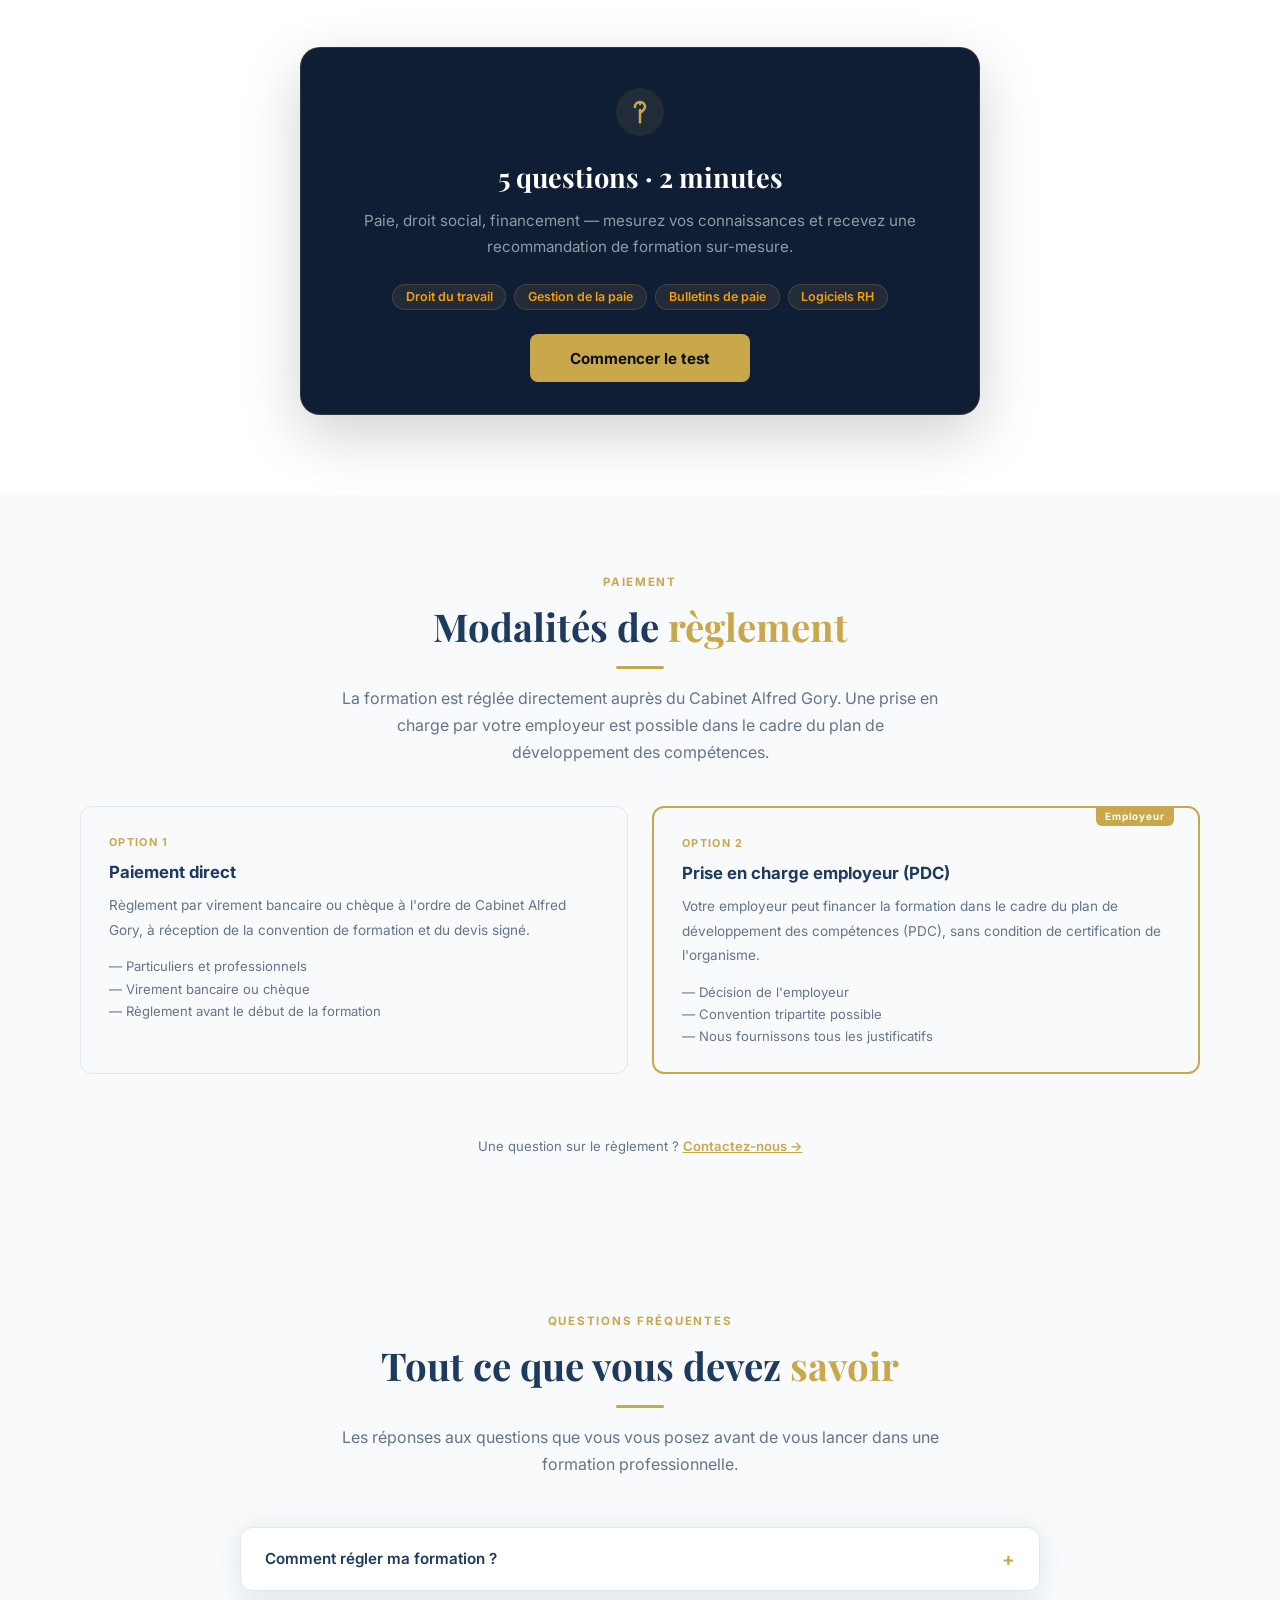
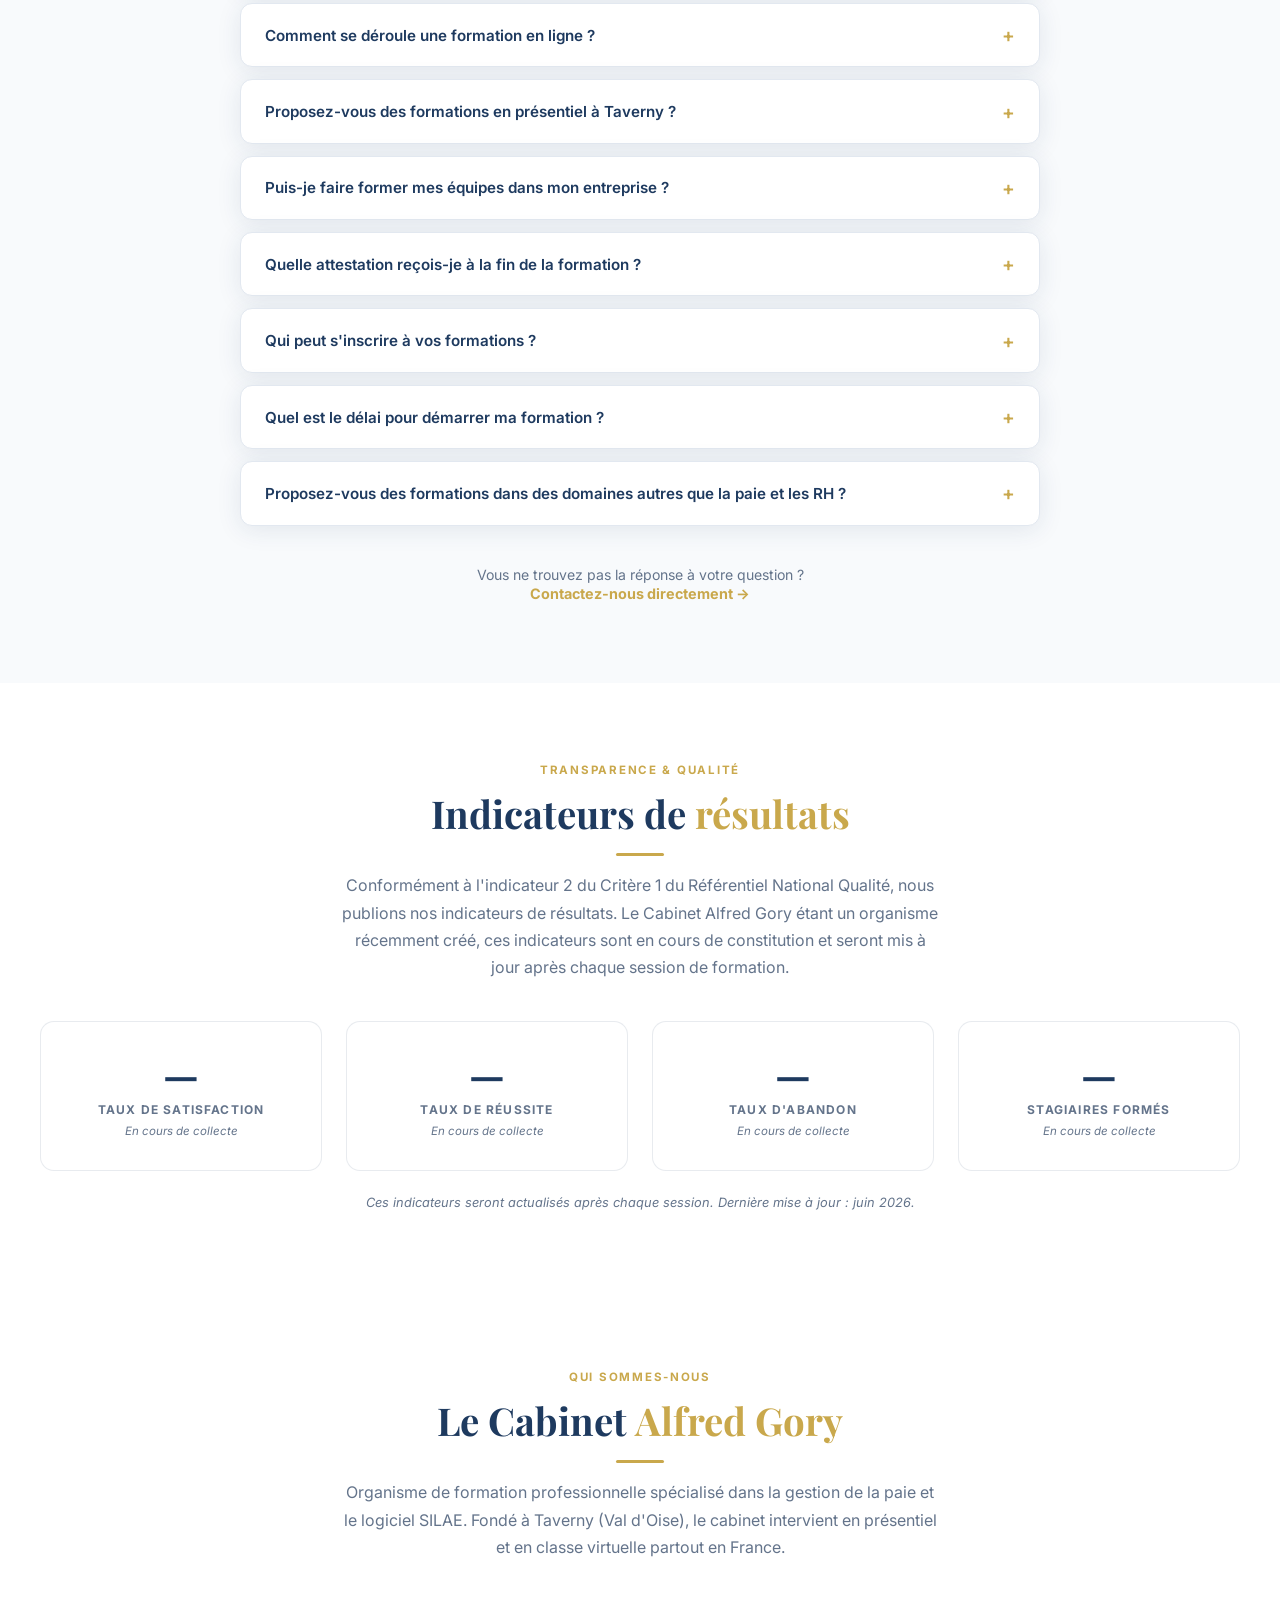
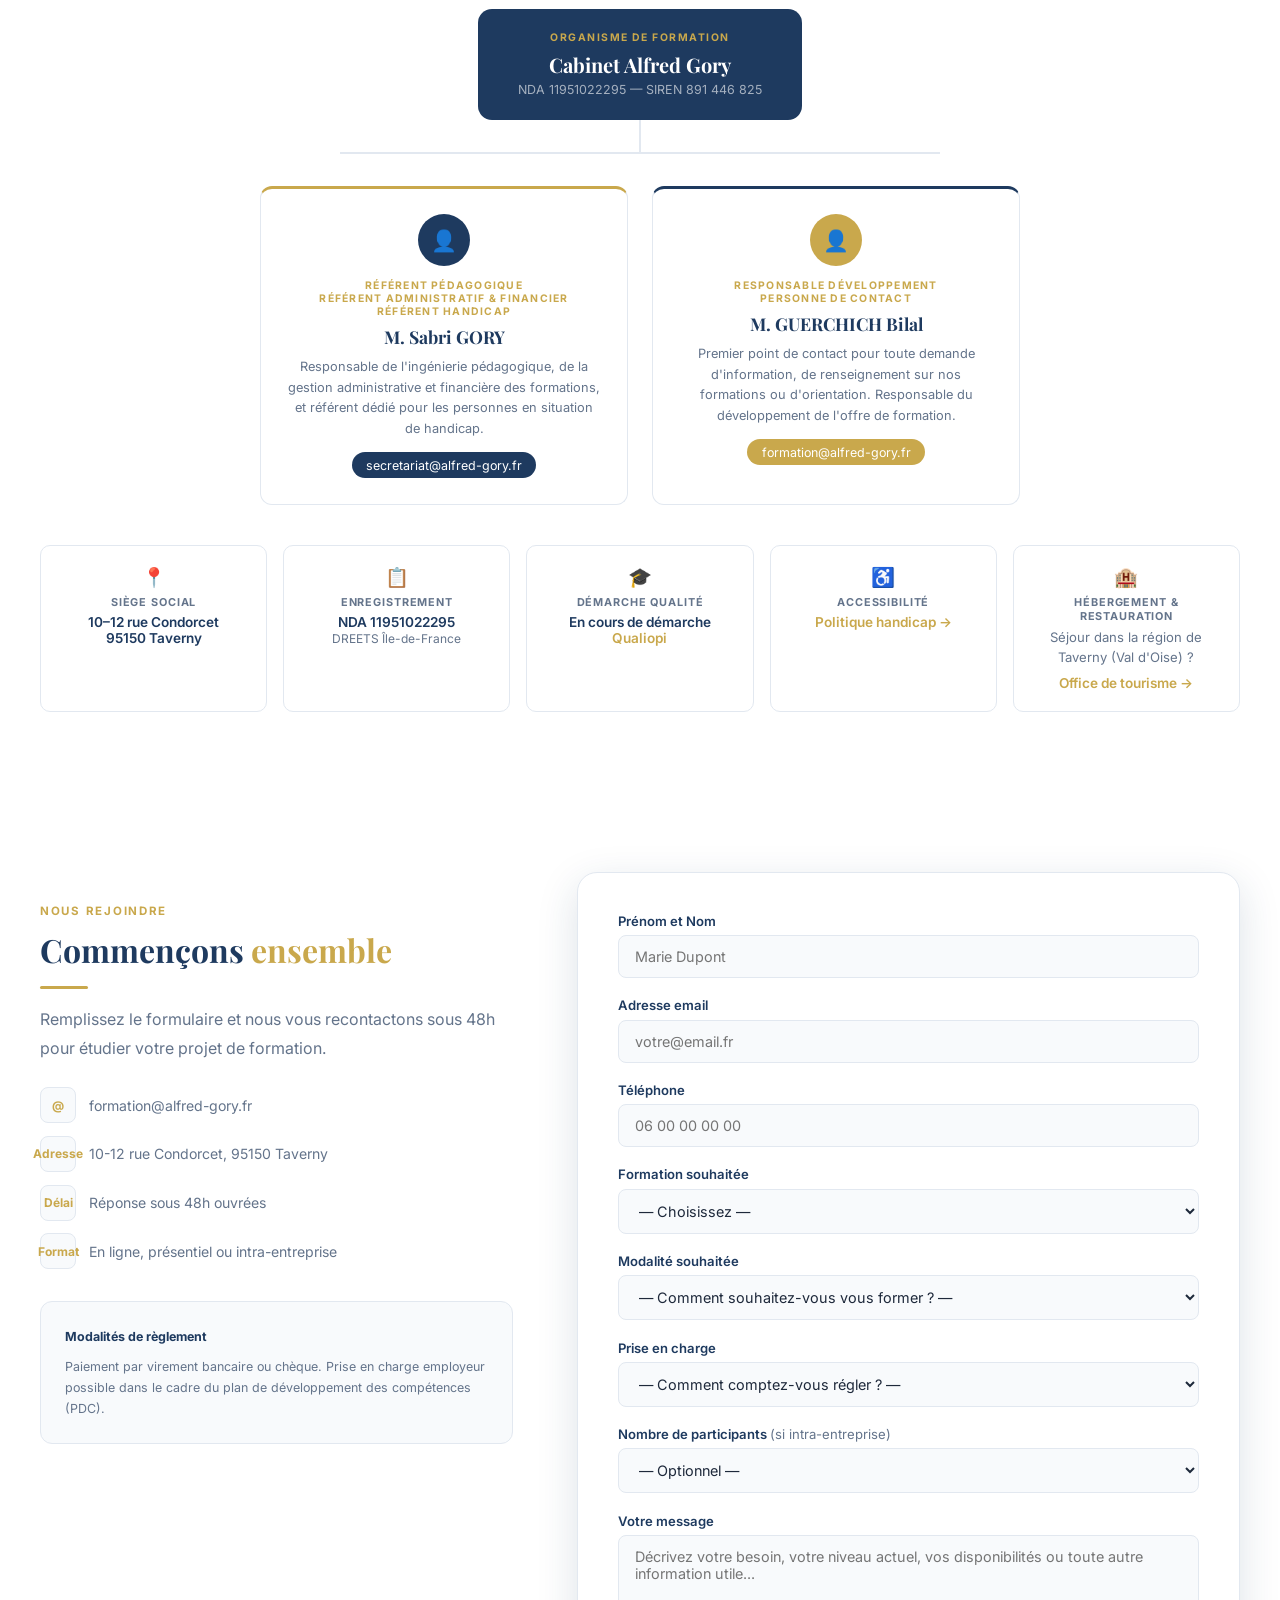
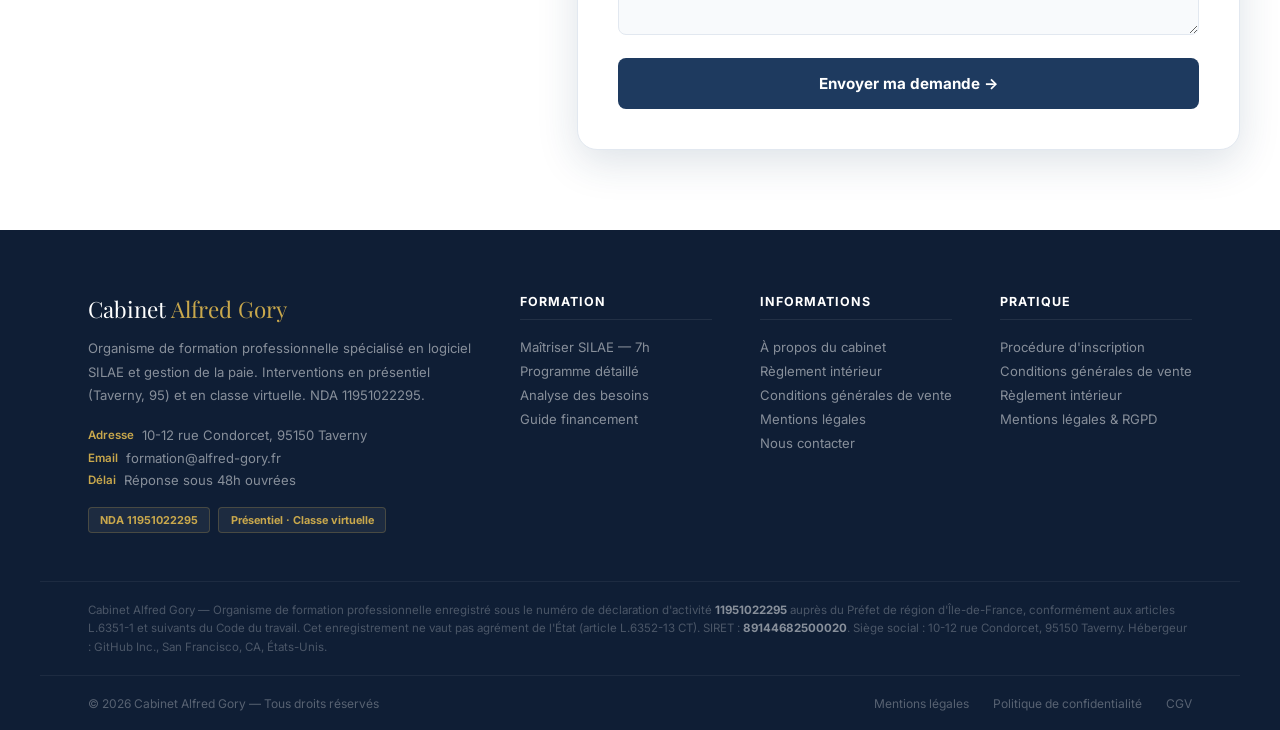
==== commit 05a526dd: "Ajout rubrique Satisfaction dans nav et footer de toutes les pages Co-Authored-By: Claude Sonnet 4.6" ====
--- a/index.html
+++ b/index.html
@@ -1141,7 +1141,7 @@
       <li><a href="formations.html">Formation SILAE</a></li>
       <li><a href="financement.html">Paiement</a></li>
       <li><a href="accessibilite.html">Accessibilité</a></li>
-      <li><a href="#cabinet">Le cabinet</a></li>
+      <li><a href="satisfaction.html">Satisfaction</a></li><li><a href="#cabinet">Le cabinet</a></li>
       <li><a href="#contact">Contact</a></li>
     </ul>
     <a href="#contact" class="nav-cta">S'inscrire</a>
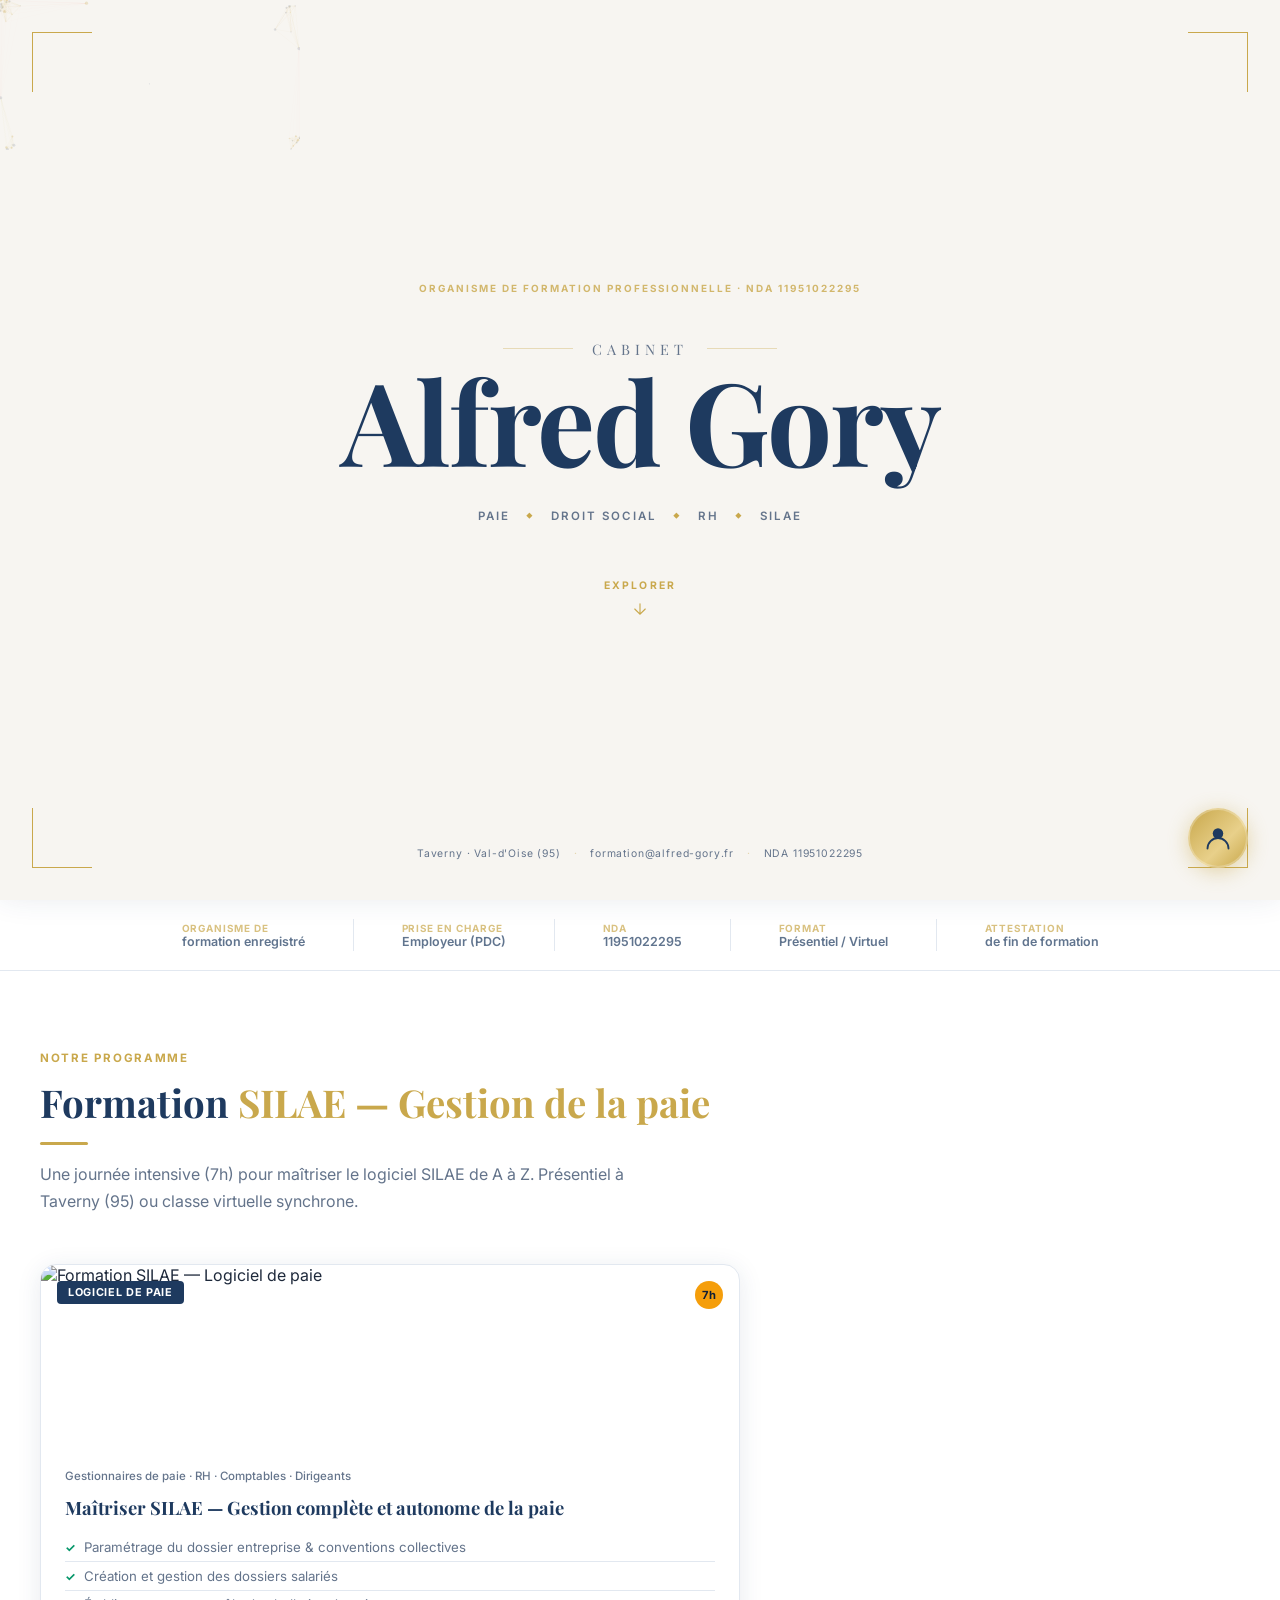
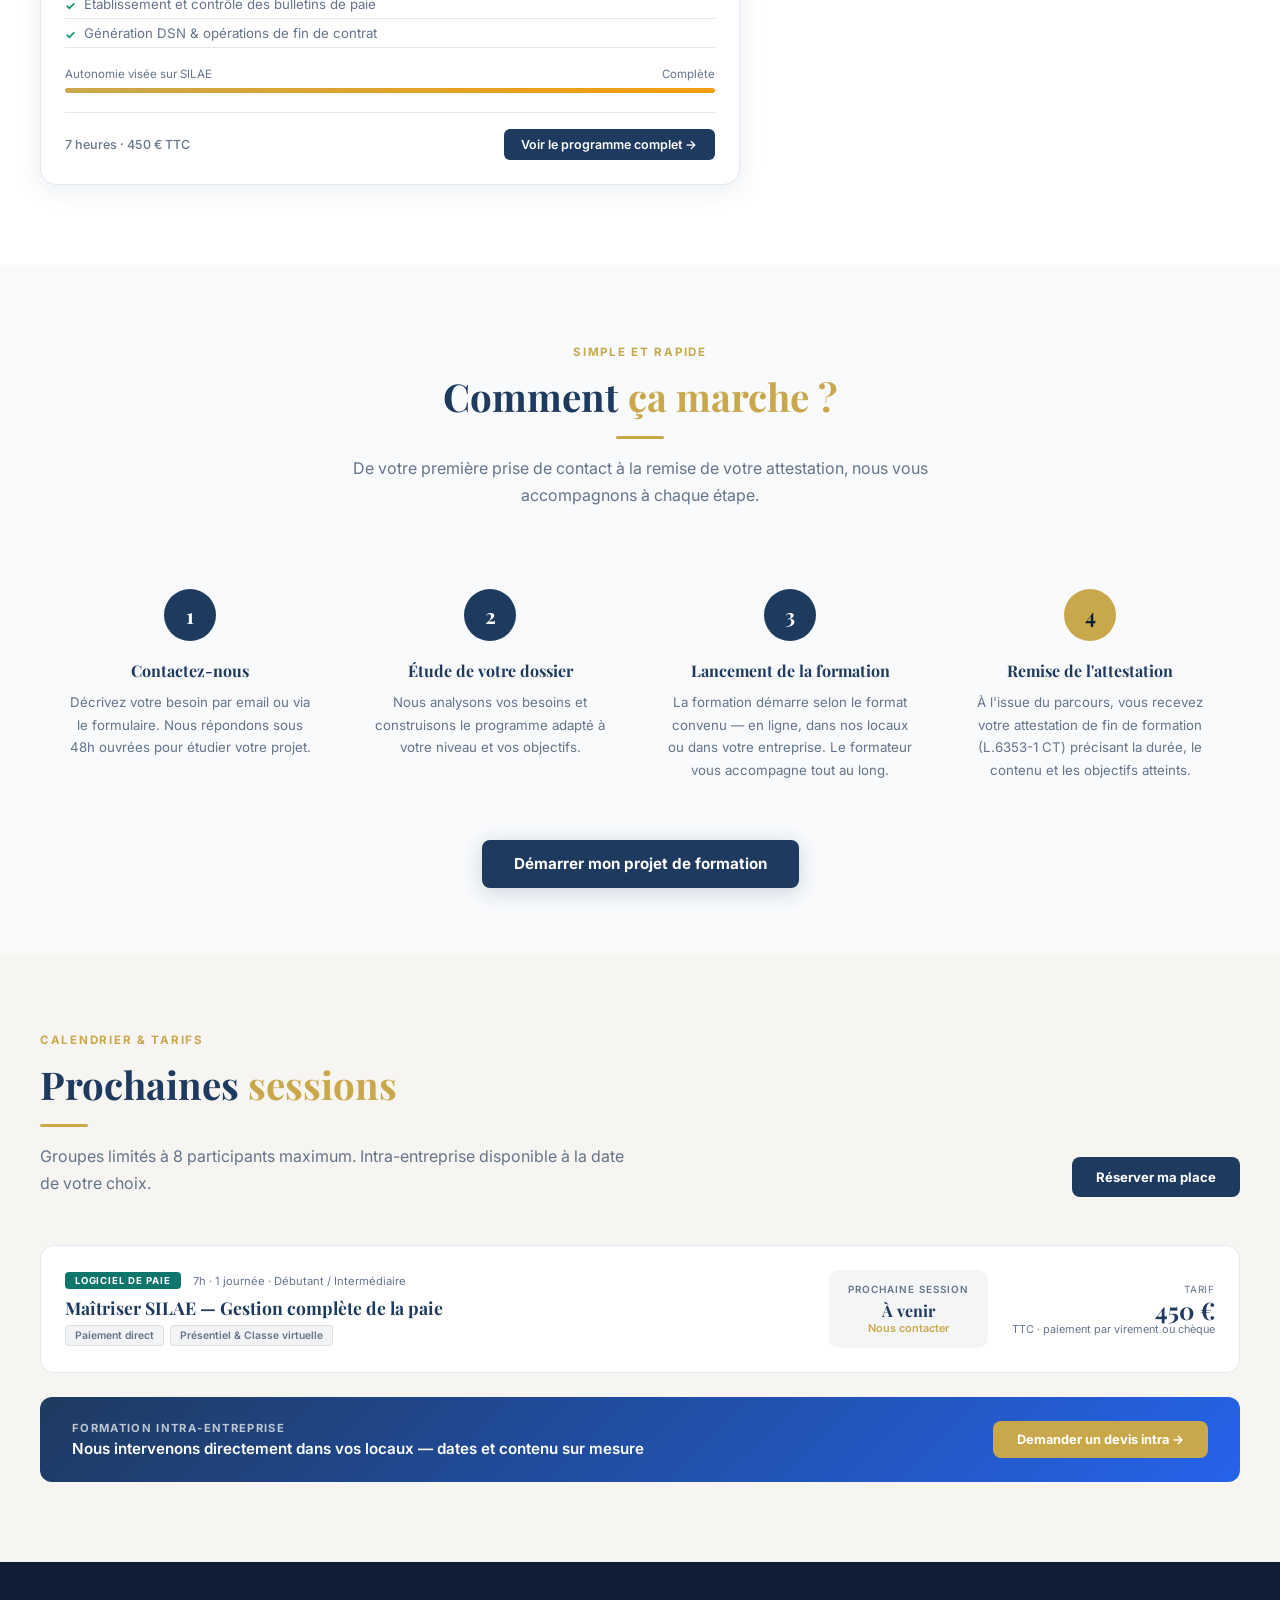
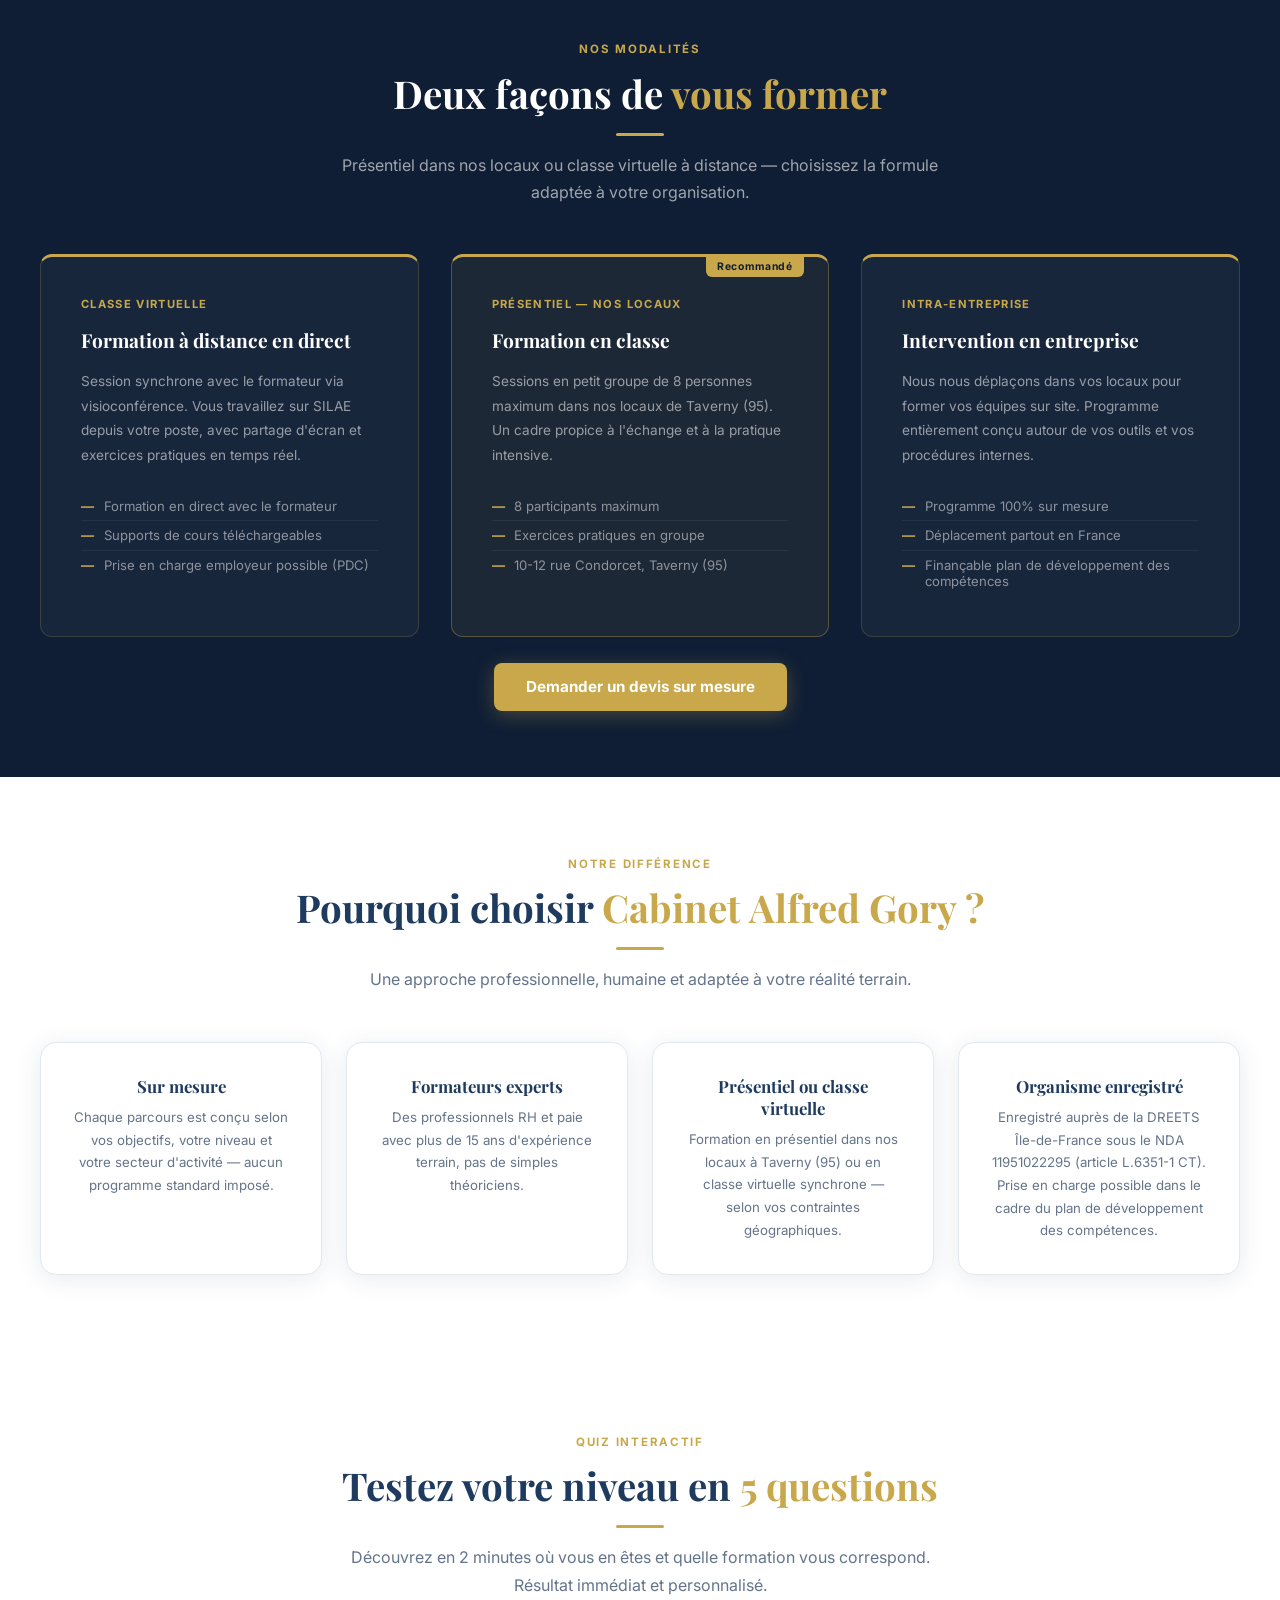
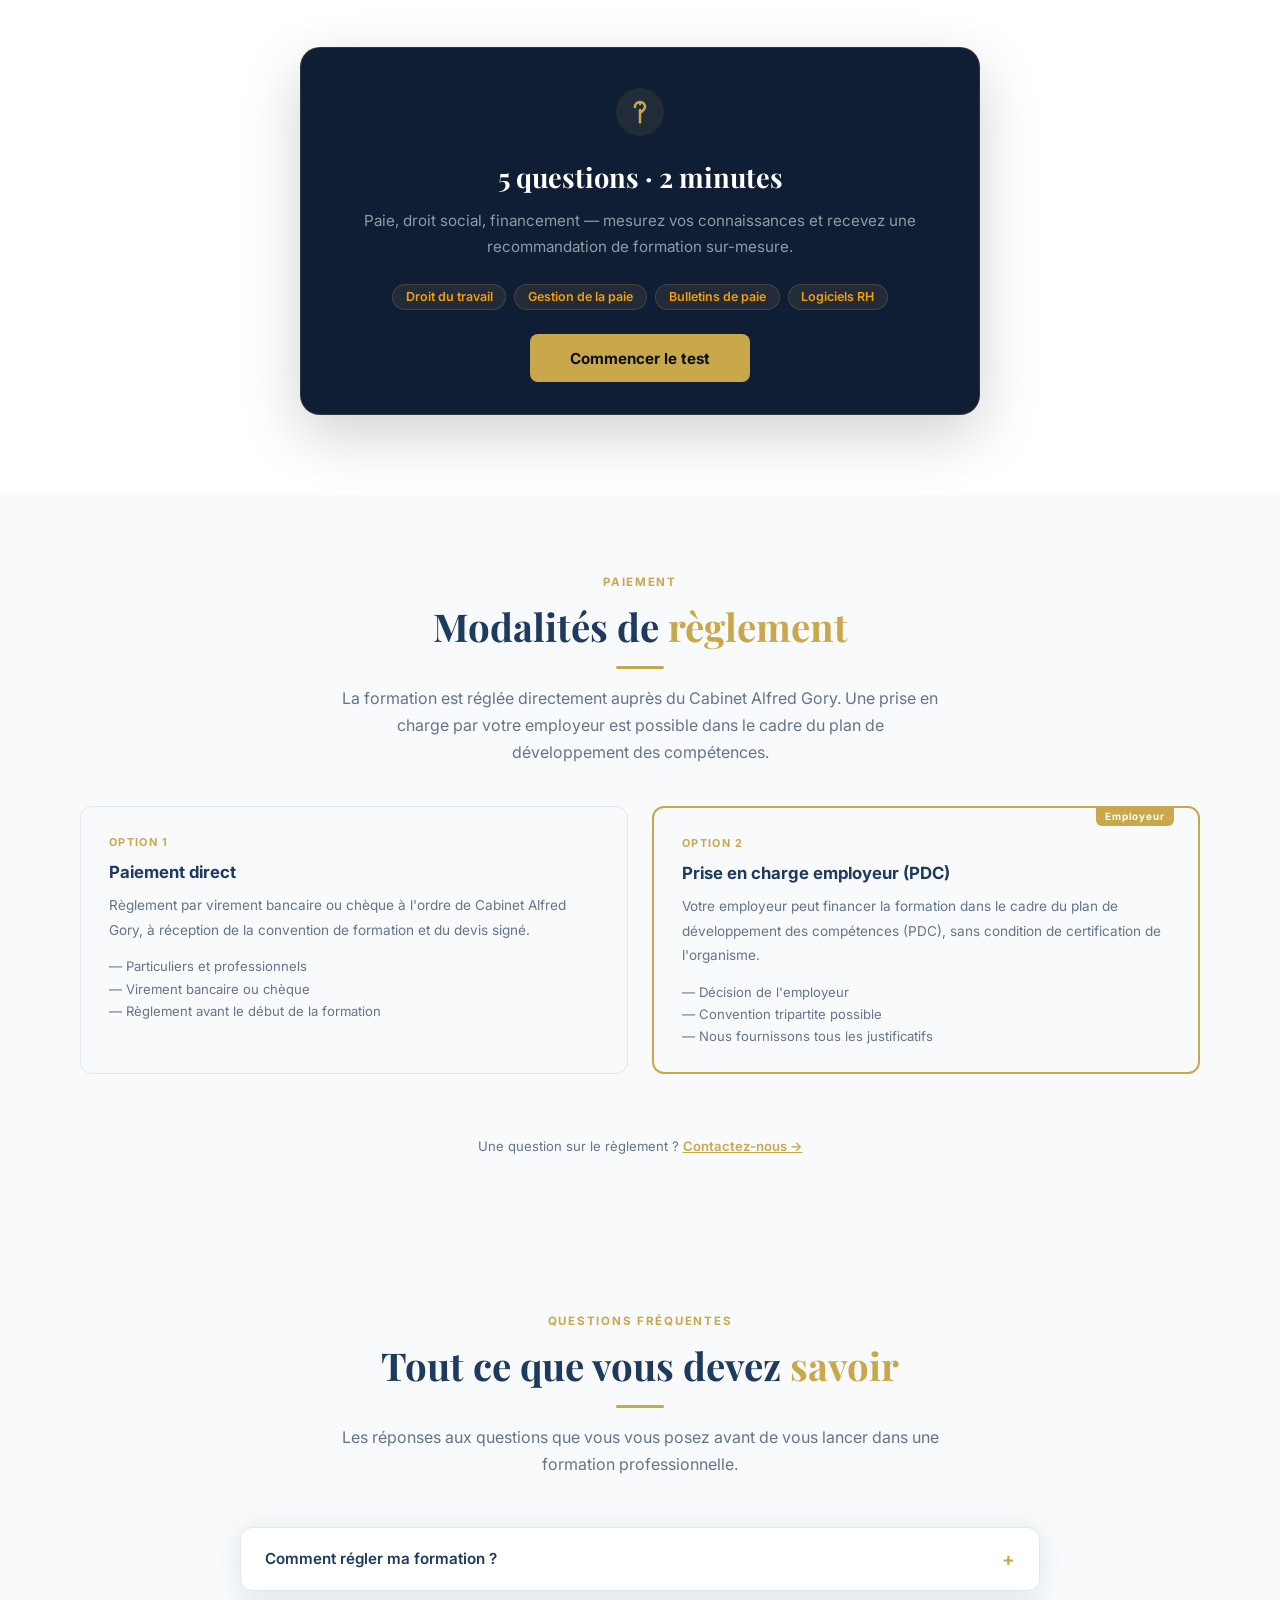
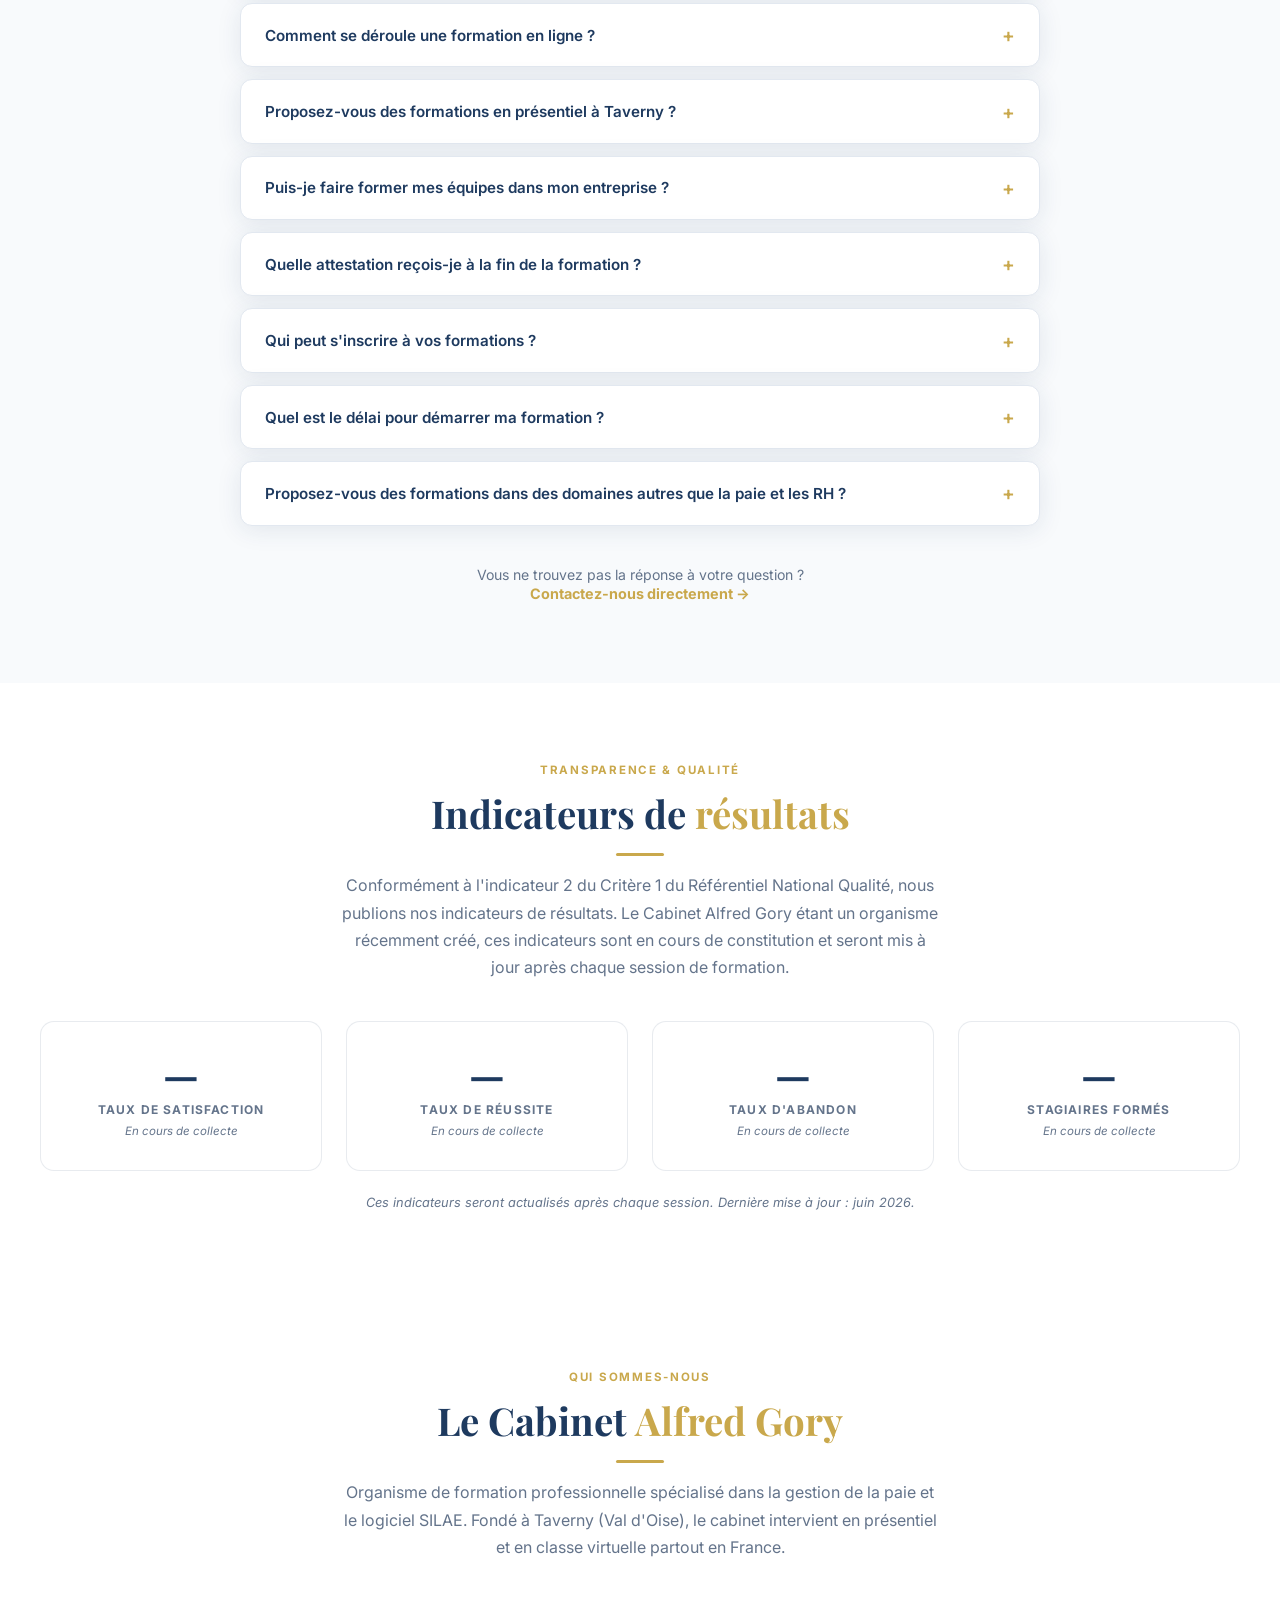
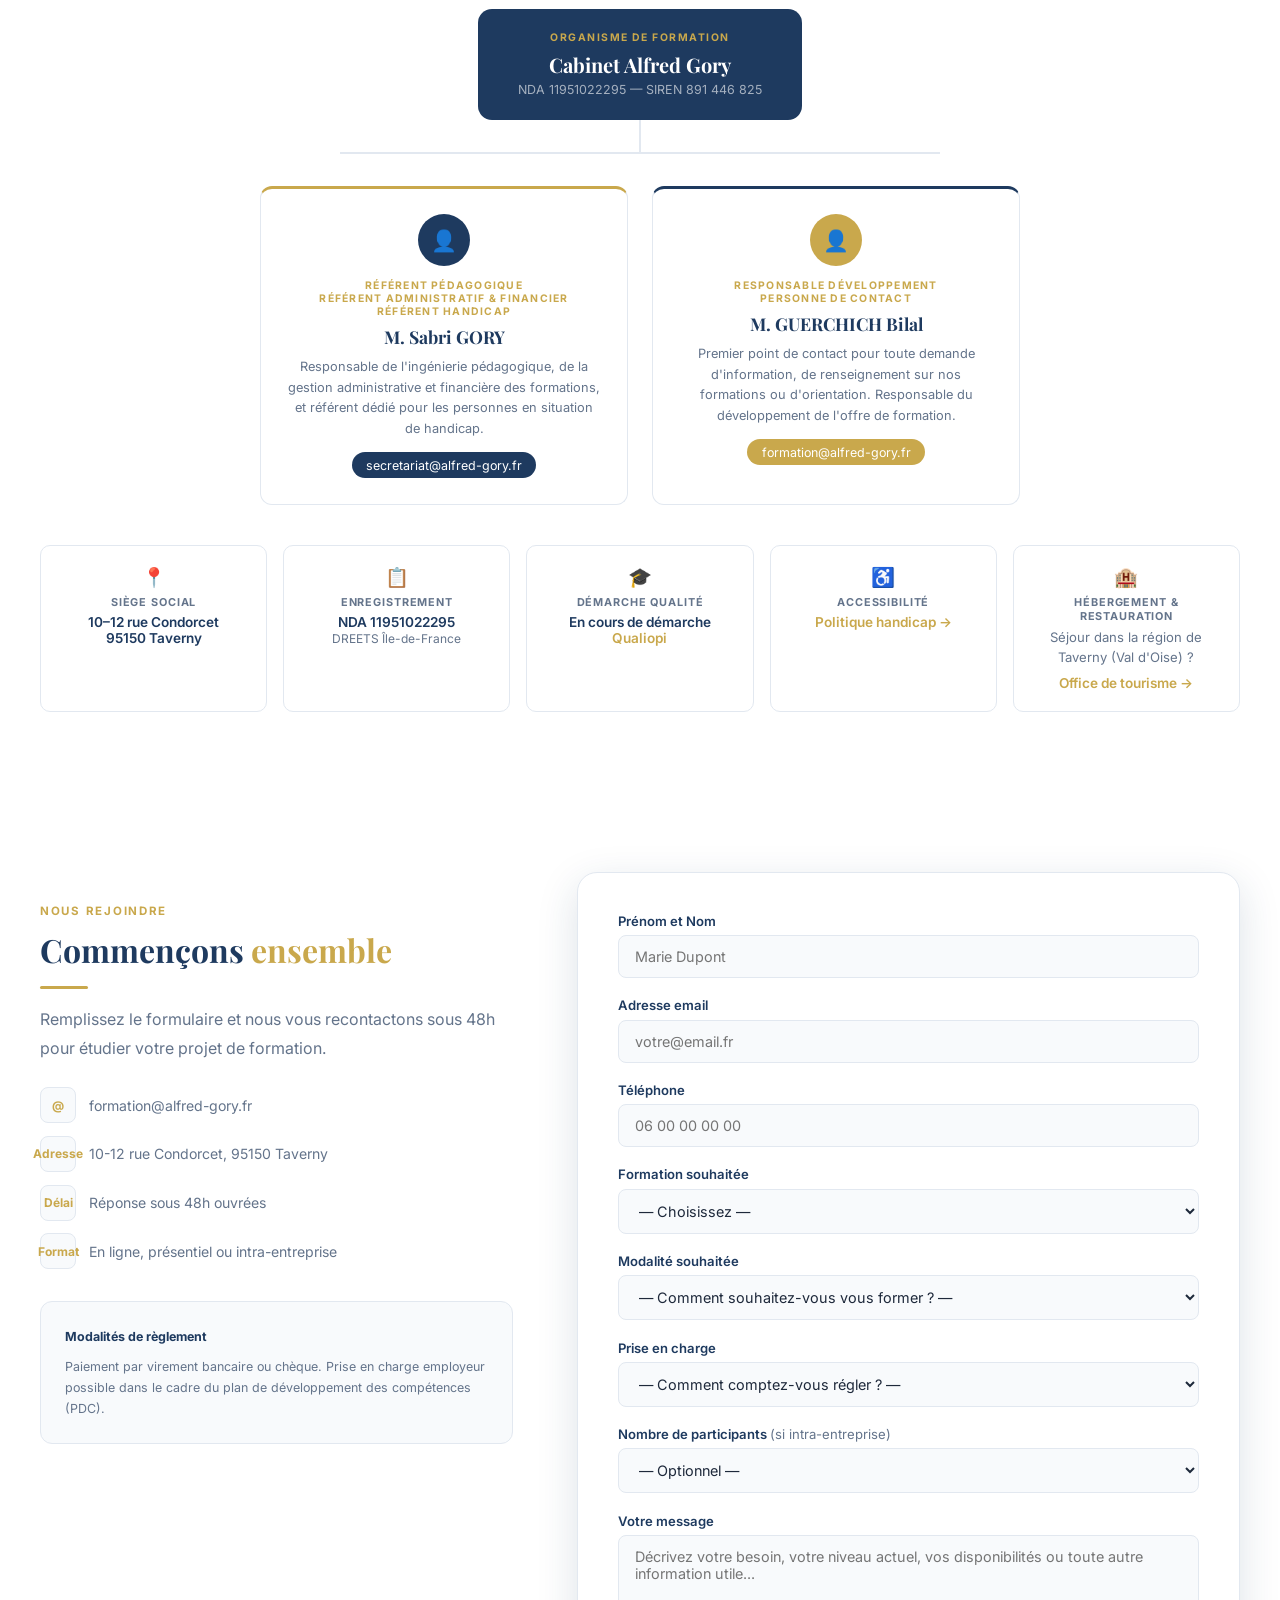
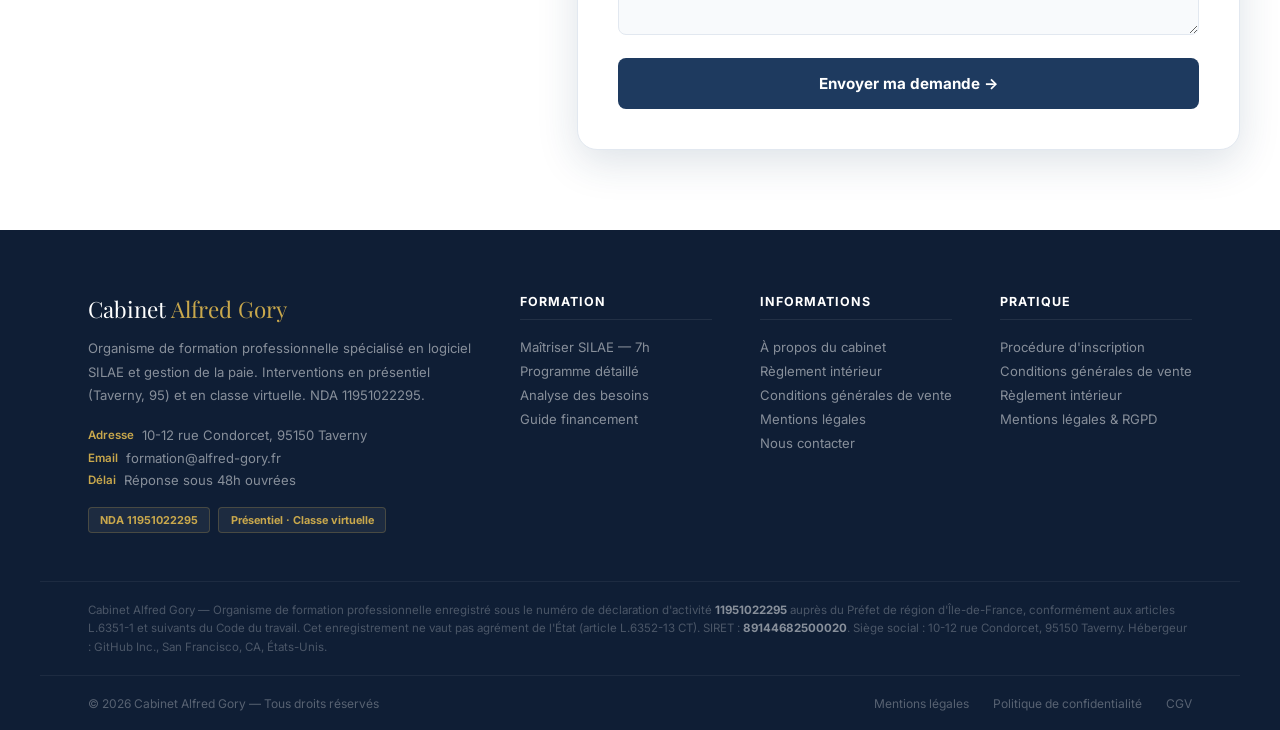
==== commit 19ca106b: "Contact : page dédiée contact.html + remplacement de tous les liens mailto: dans la nav Co-Authored-" ====
--- a/index.html
+++ b/index.html
@@ -1142,9 +1142,9 @@
       <li><a href="financement.html">Paiement</a></li>
       <li><a href="accessibilite.html">Accessibilité</a></li>
       <li><a href="satisfaction.html">Satisfaction</a></li><li><a href="#cabinet">Le cabinet</a></li>
-      <li><a href="#contact">Contact</a></li>
+      <li><a href="contact.html">Contact</a></li>
     </ul>
-    <a href="#contact" class="nav-cta">S'inscrire</a>
+    <a href="contact.html" class="nav-cta">Nous contacter</a>
     <div class="hamburger" id="hamburger" onclick="toggleMenu()">
       <span></span><span></span><span></span>
     </div>
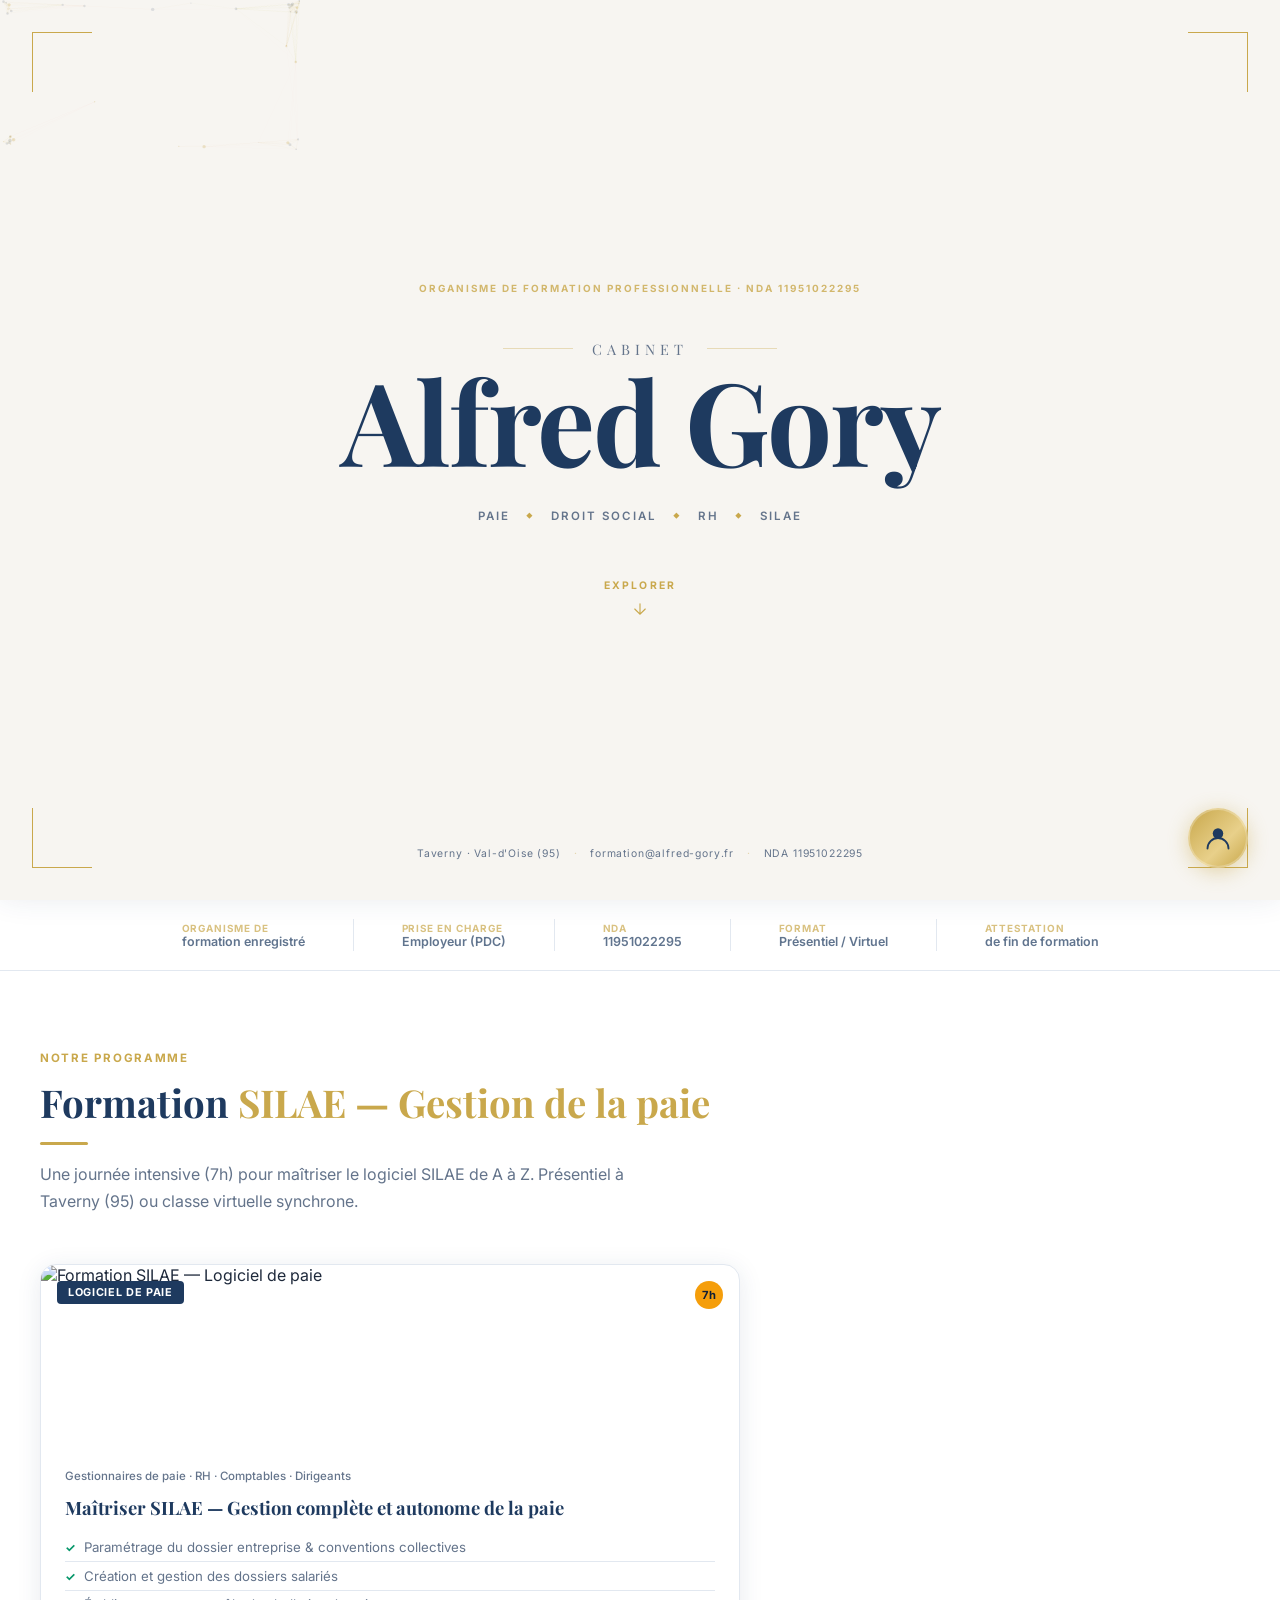
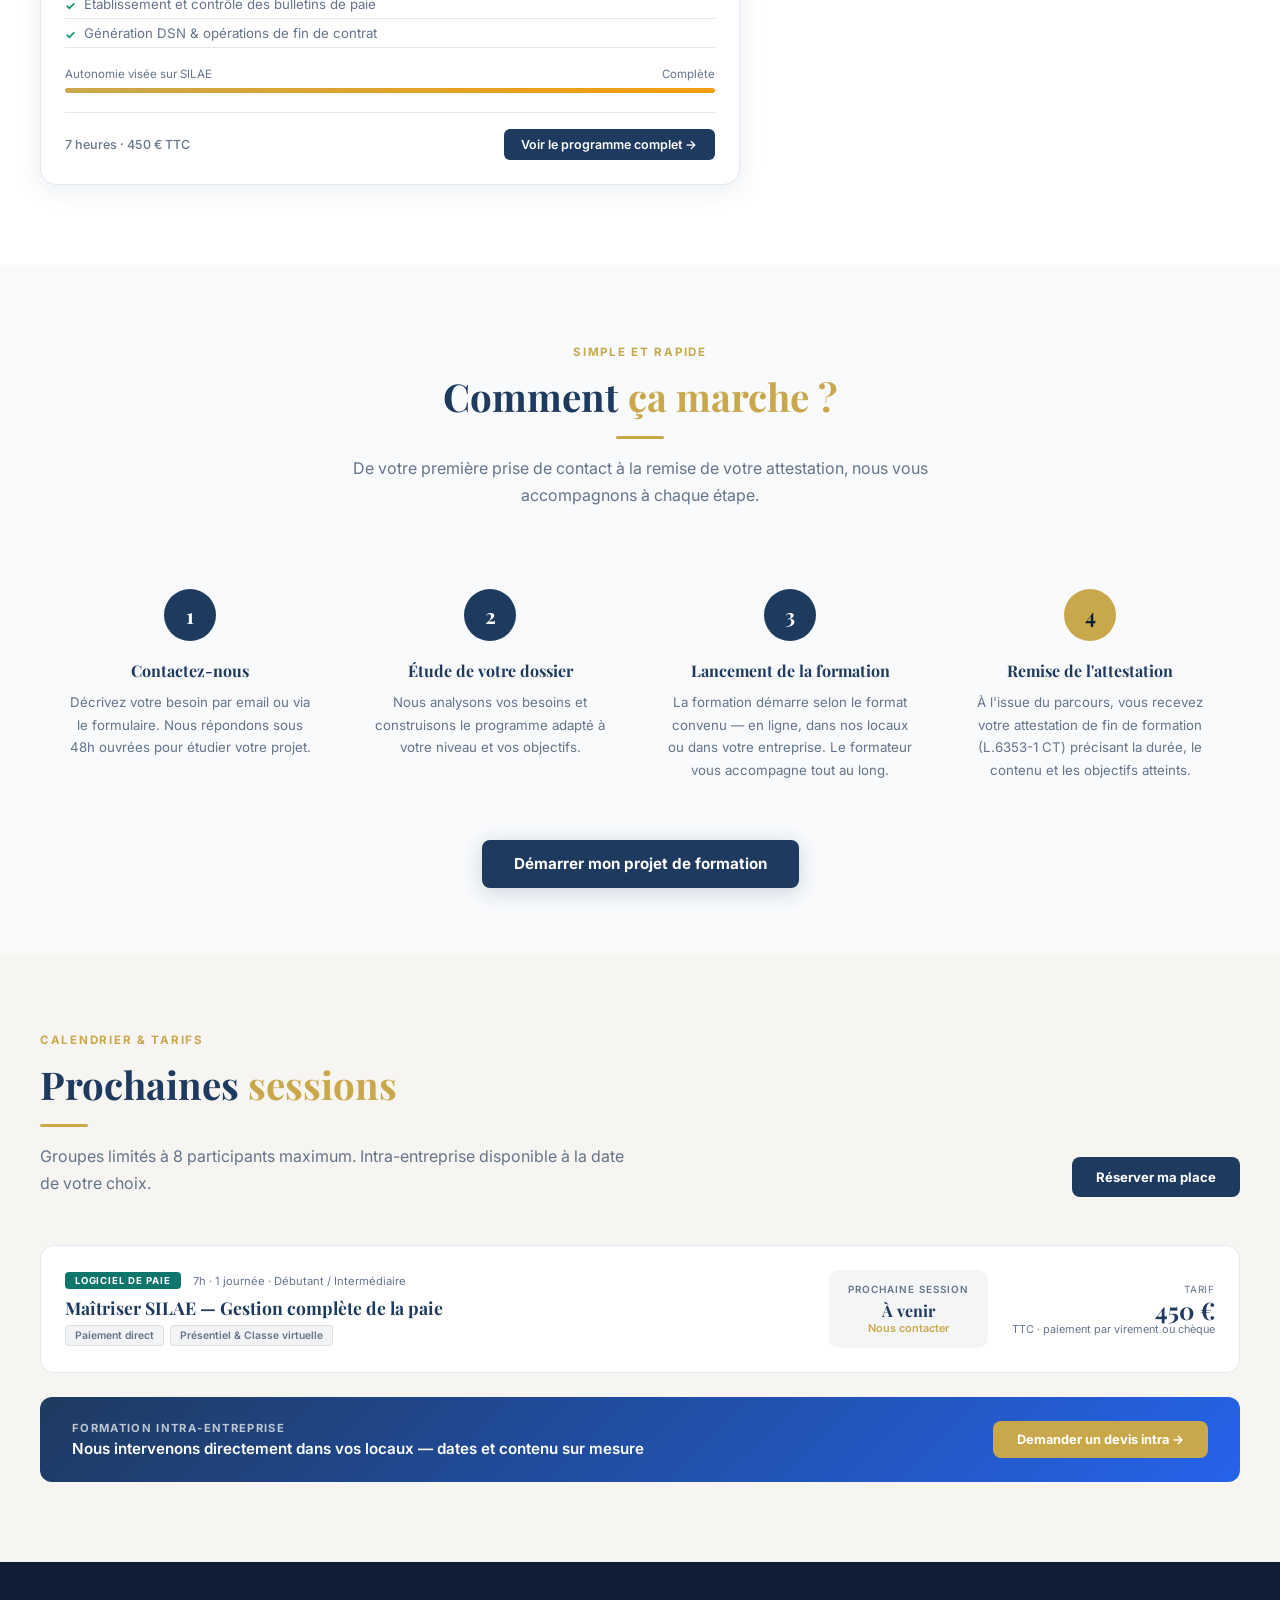
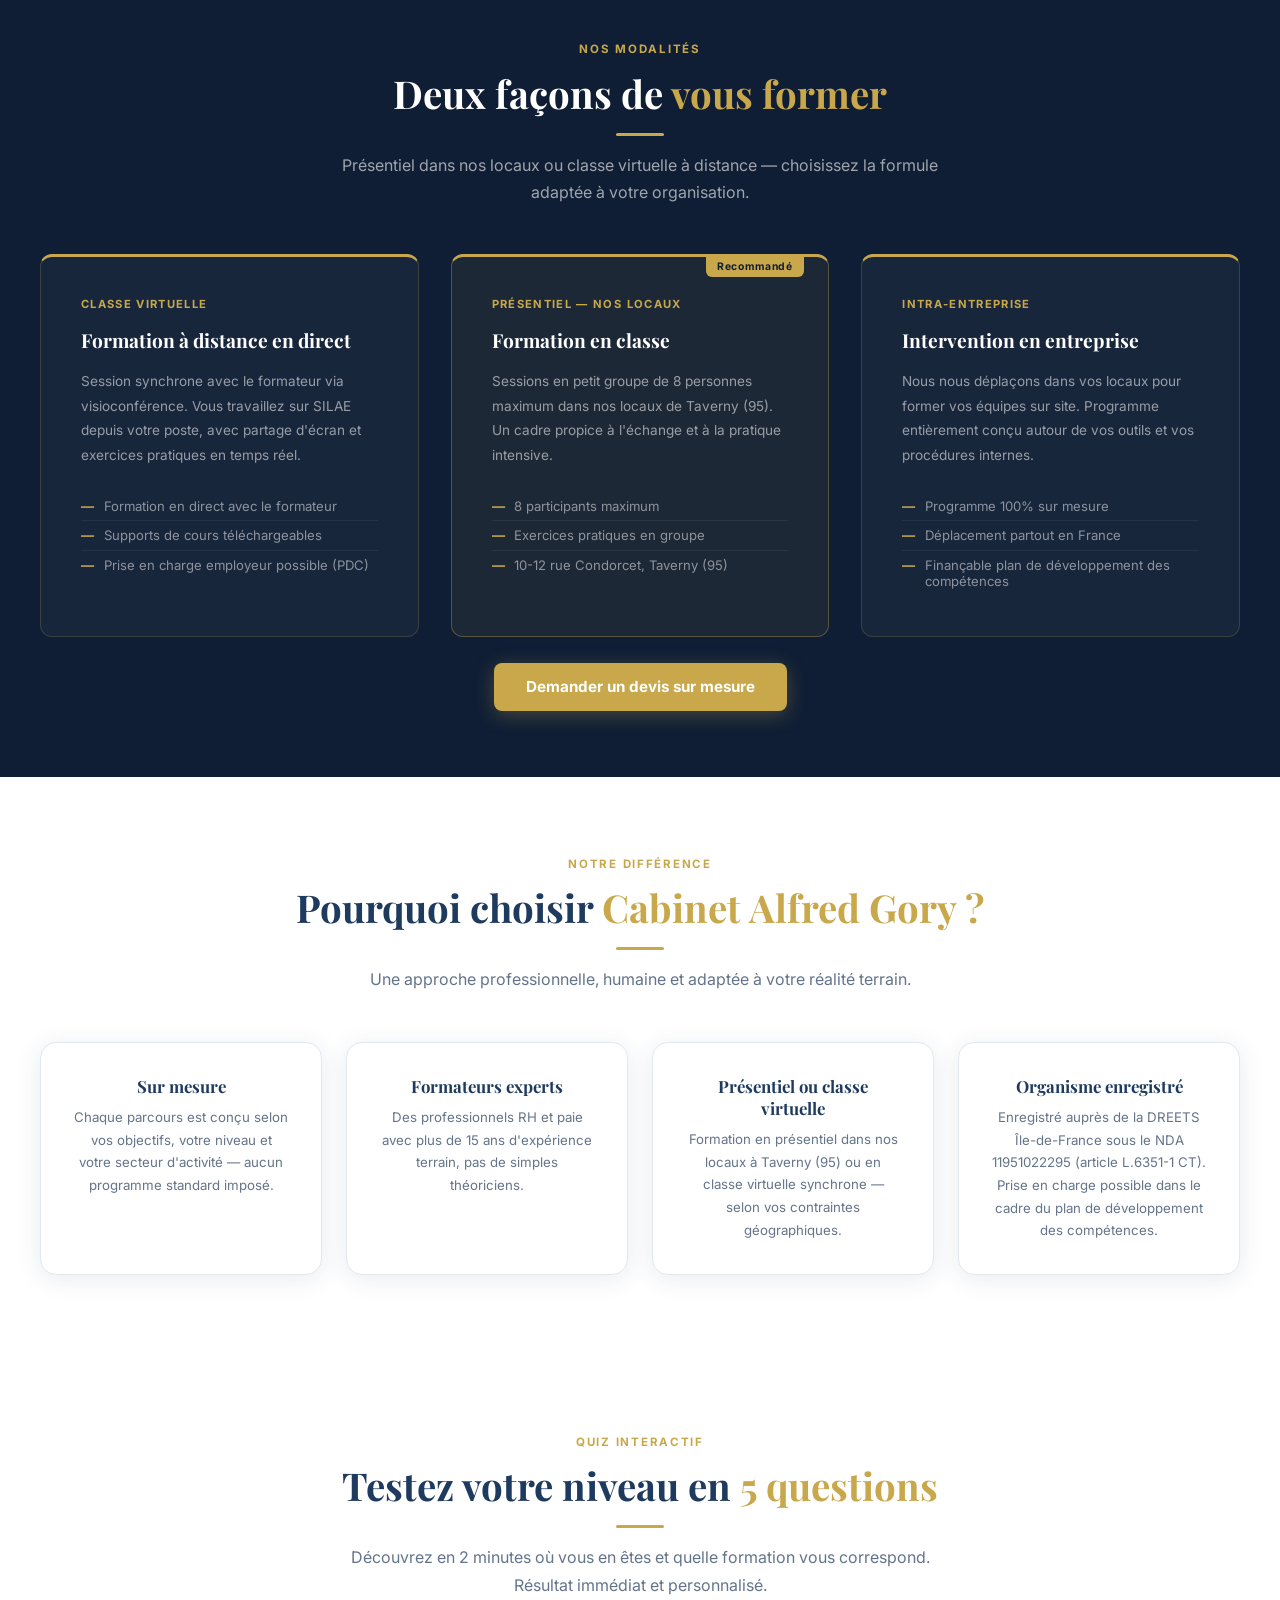
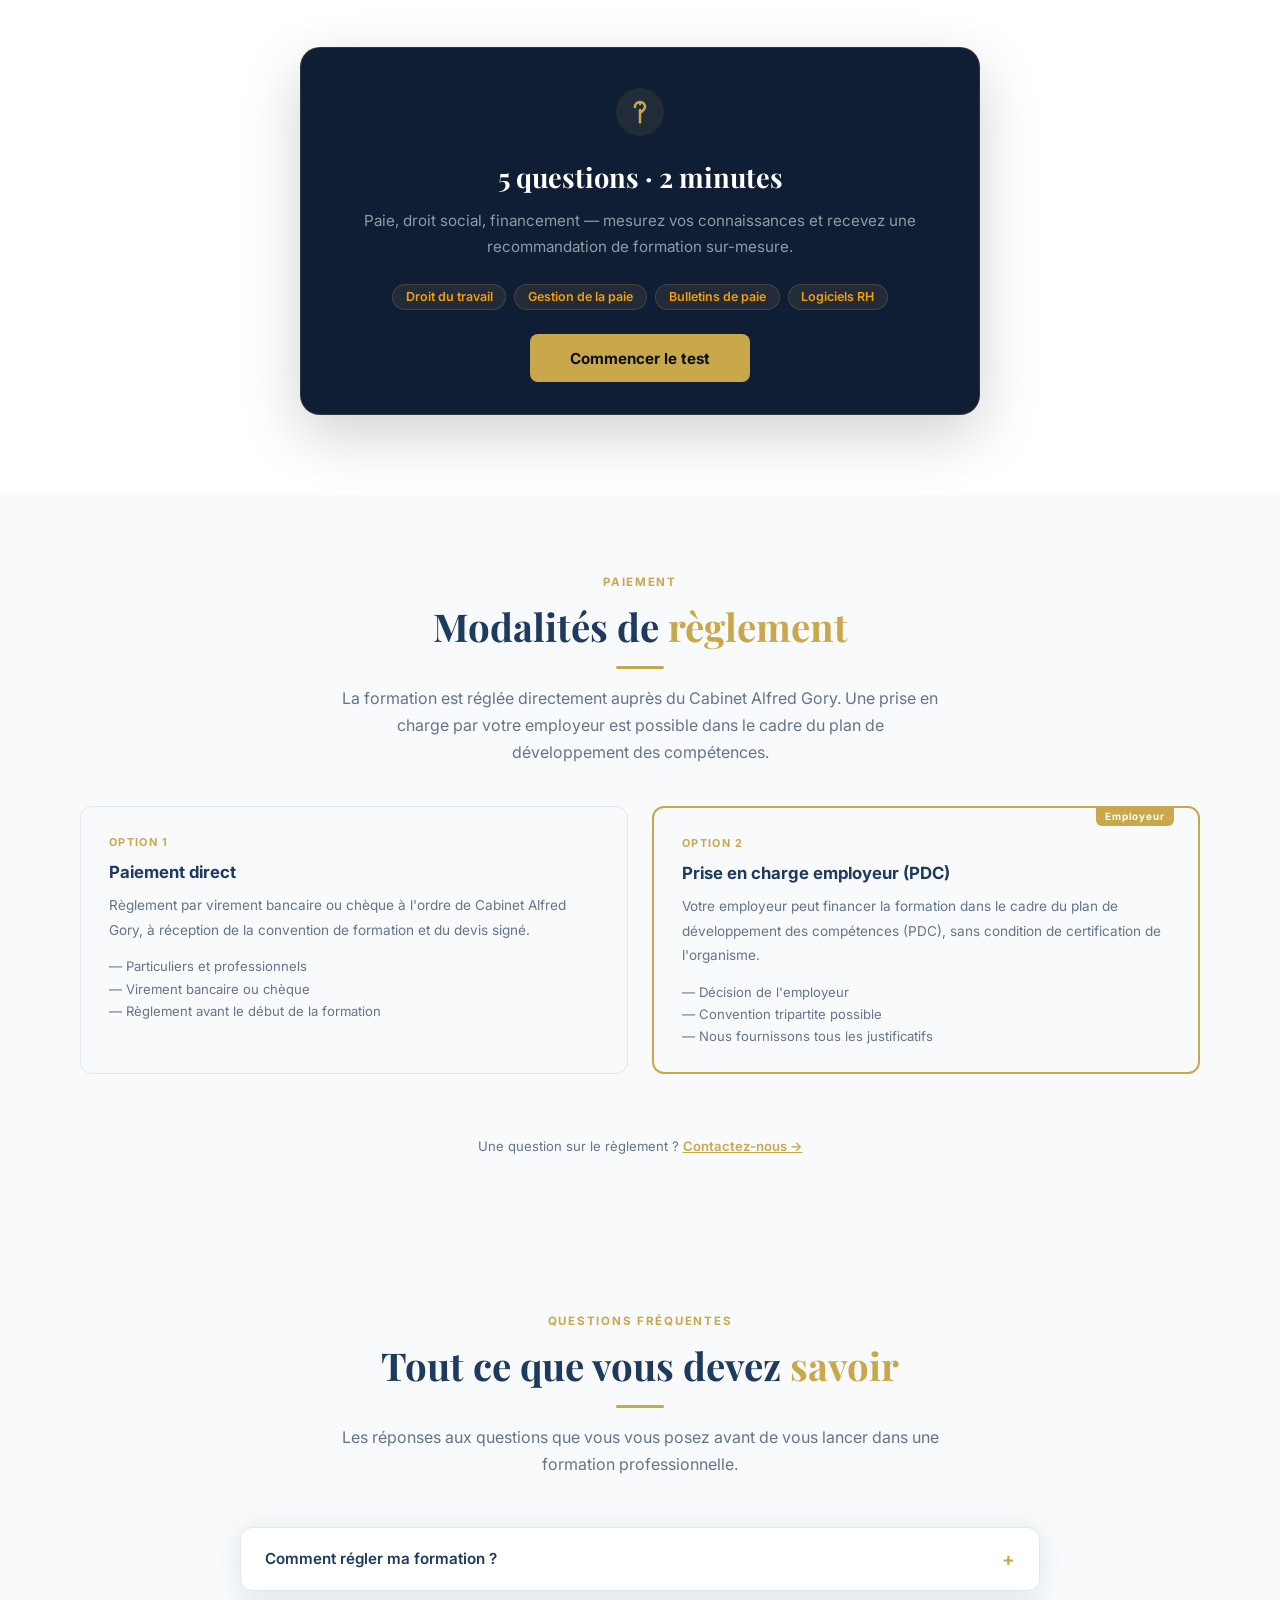
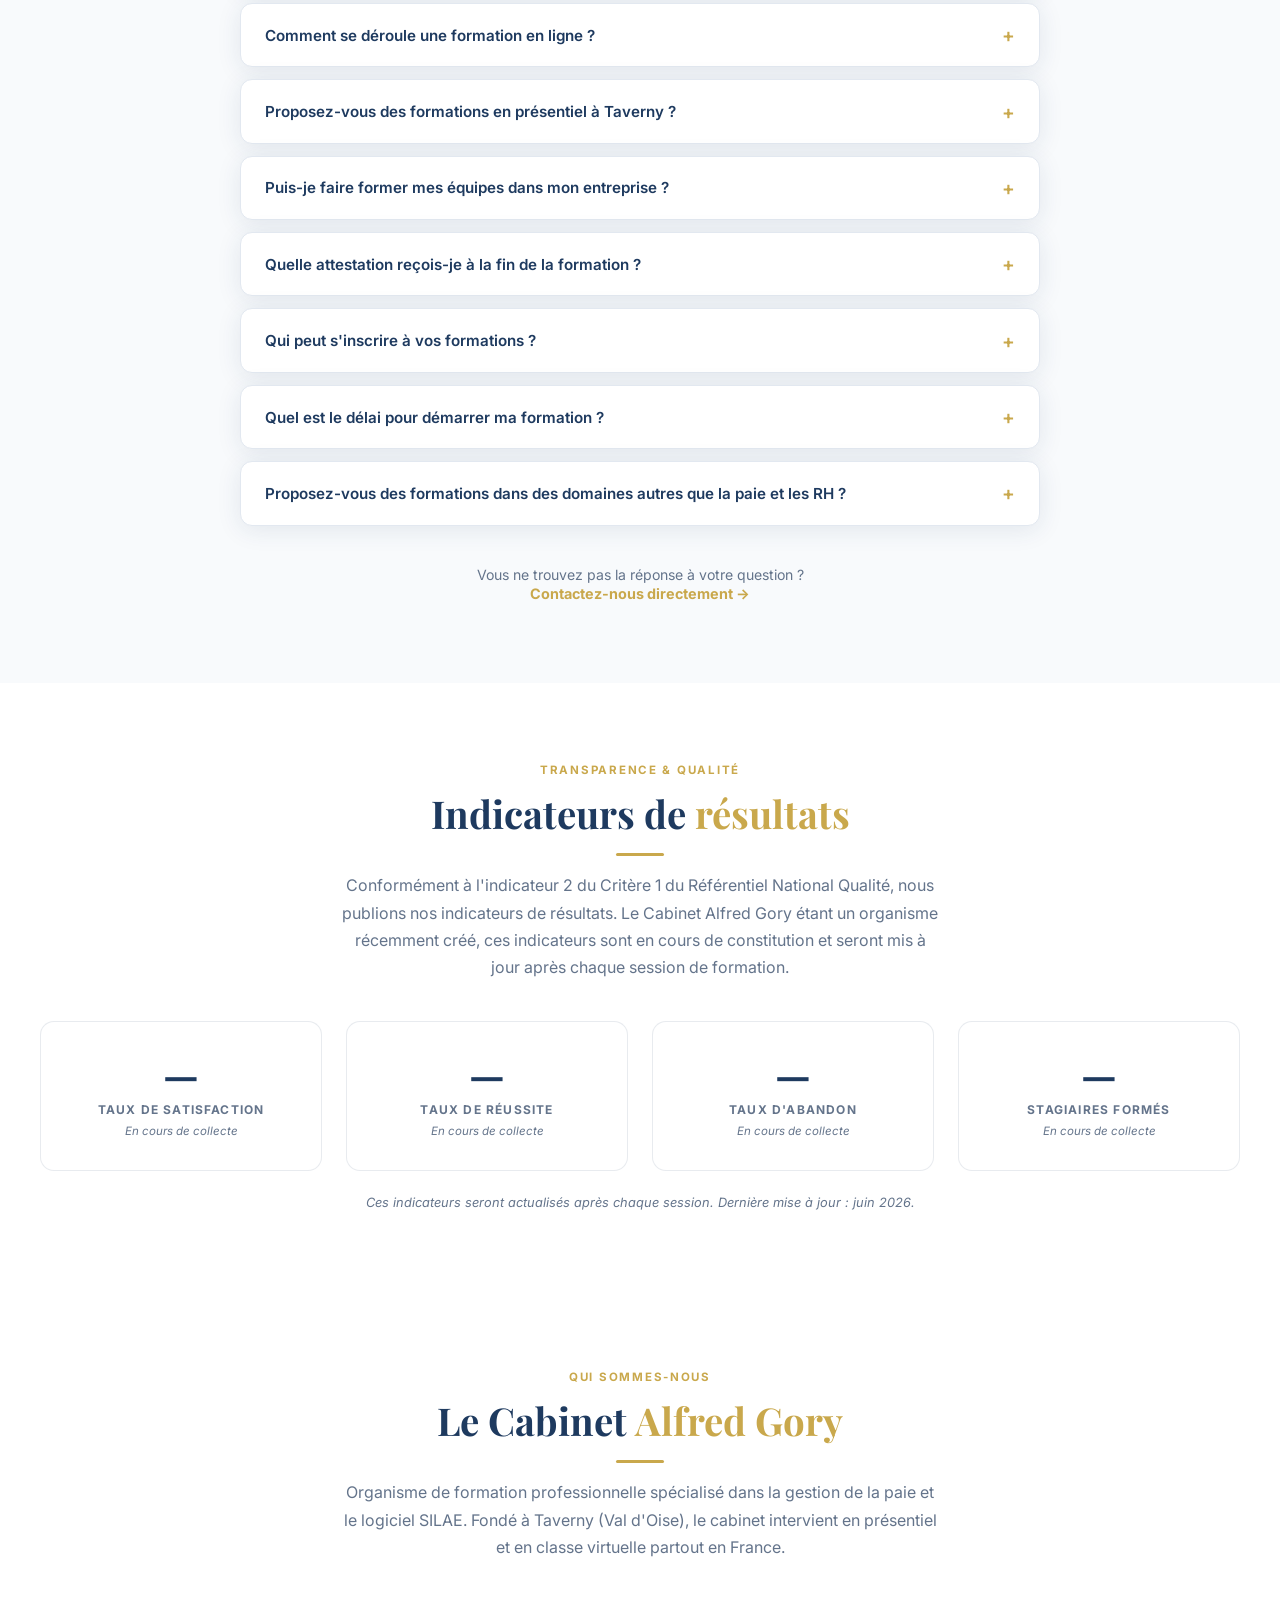
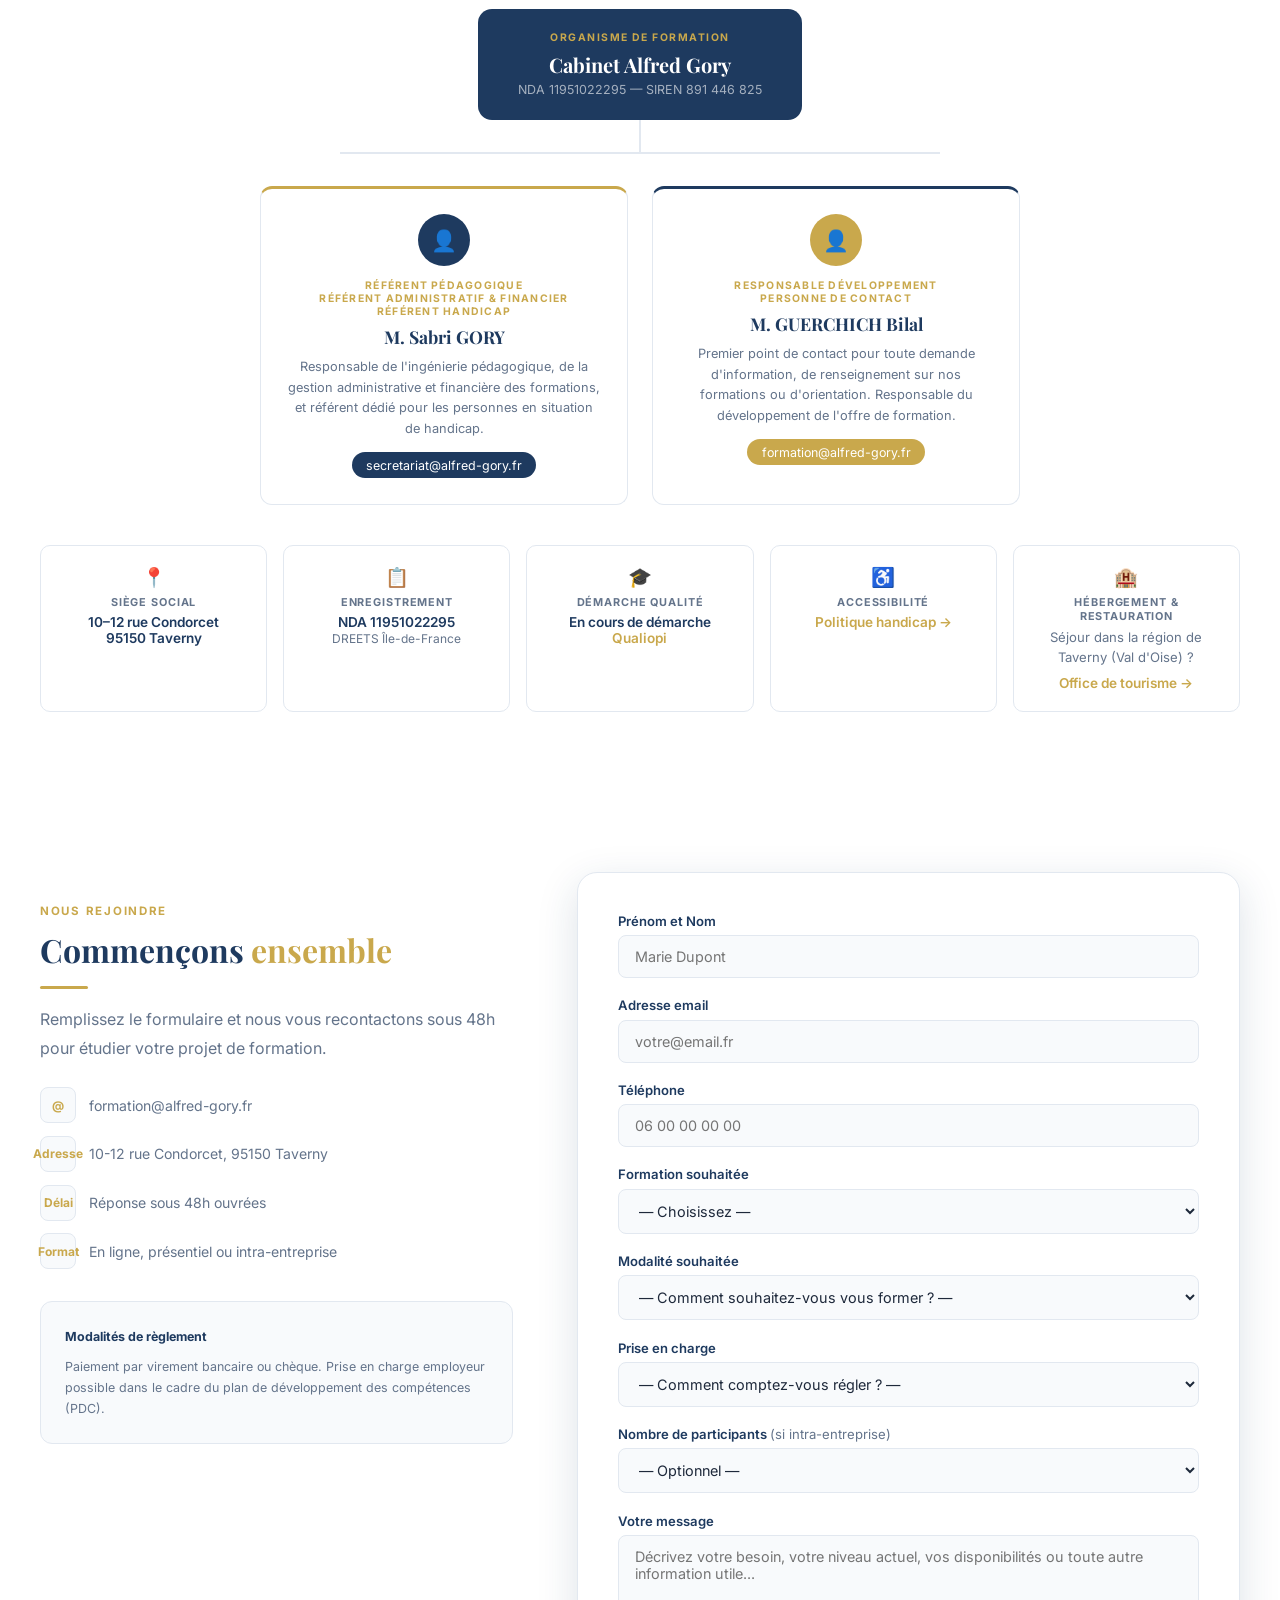
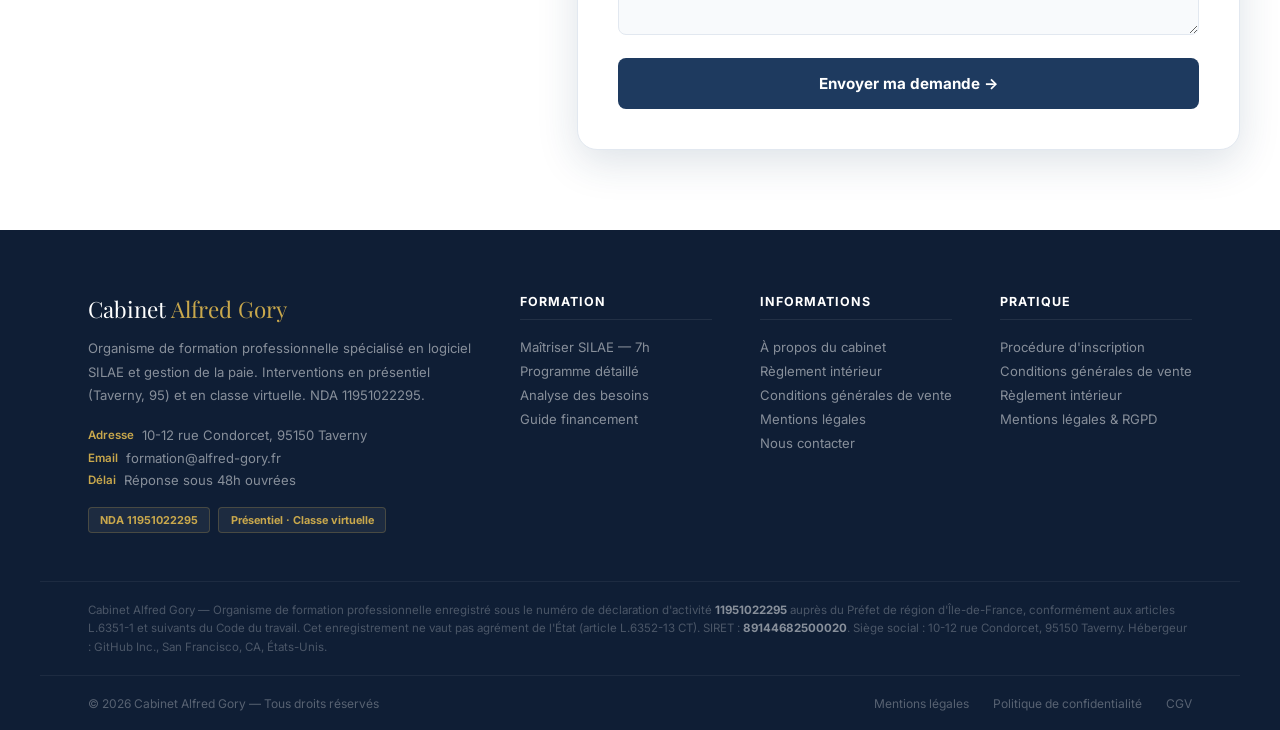
==== commit ffd00ce1: "Mobile responsive + SEO : menu hamburger, sitemap.xml, robots.txt, meta tags - Menu mobile (hamburge" ====
--- a/index.html
+++ b/index.html
@@ -3,9 +3,9 @@
 <head>
   <meta charset="UTF-8" />
   <meta name="viewport" content="width=device-width, initial-scale=1.0" />
-  <title>Formation Paie, RH & Droit Social | Cabinet Alfred Gory — Taverny (95)</title>
-  <meta name="description" content="Organisme de formation spécialisé en logiciel SILAE et gestion de la paie. Formation 7h — présentiel Taverny (95) ou classe virtuelle. Réponse sous 48h." />
-  <meta name="keywords" content="formation gestionnaire de paie, formation RH en ligne, formation Silae, organisme de formation Taverny, formation intra-entreprise, cabinet Alfred Gory, formation Val-d'Oise" />
+  <title>Cabinet Alfred Gory - Formation SILAE et Gestion de la Paie - Taverny (95)</title>
+  <meta name="description" content="Cabinet Alfred Gory, organisme de formation professionnelle a Taverny (Val d Oise). Formation SILAE 7h, maitrise de la paie, presentiel ou classe virtuelle. NDA 11951022295." />
+  <meta name="keywords" content="Cabinet Alfred Gory, formation SILAE, formation gestion de la paie, formation paie Taverny, organisme de formation Val-d-Oise, formation paie 95, alfred gory formation" />
   <meta name="author" content="Cabinet Alfred Gory" />
   <meta name="robots" content="index, follow" />
   <!-- Google Analytics GA4 — remplacez G-XXXXXXXXXX par votre vrai Measurement ID -->
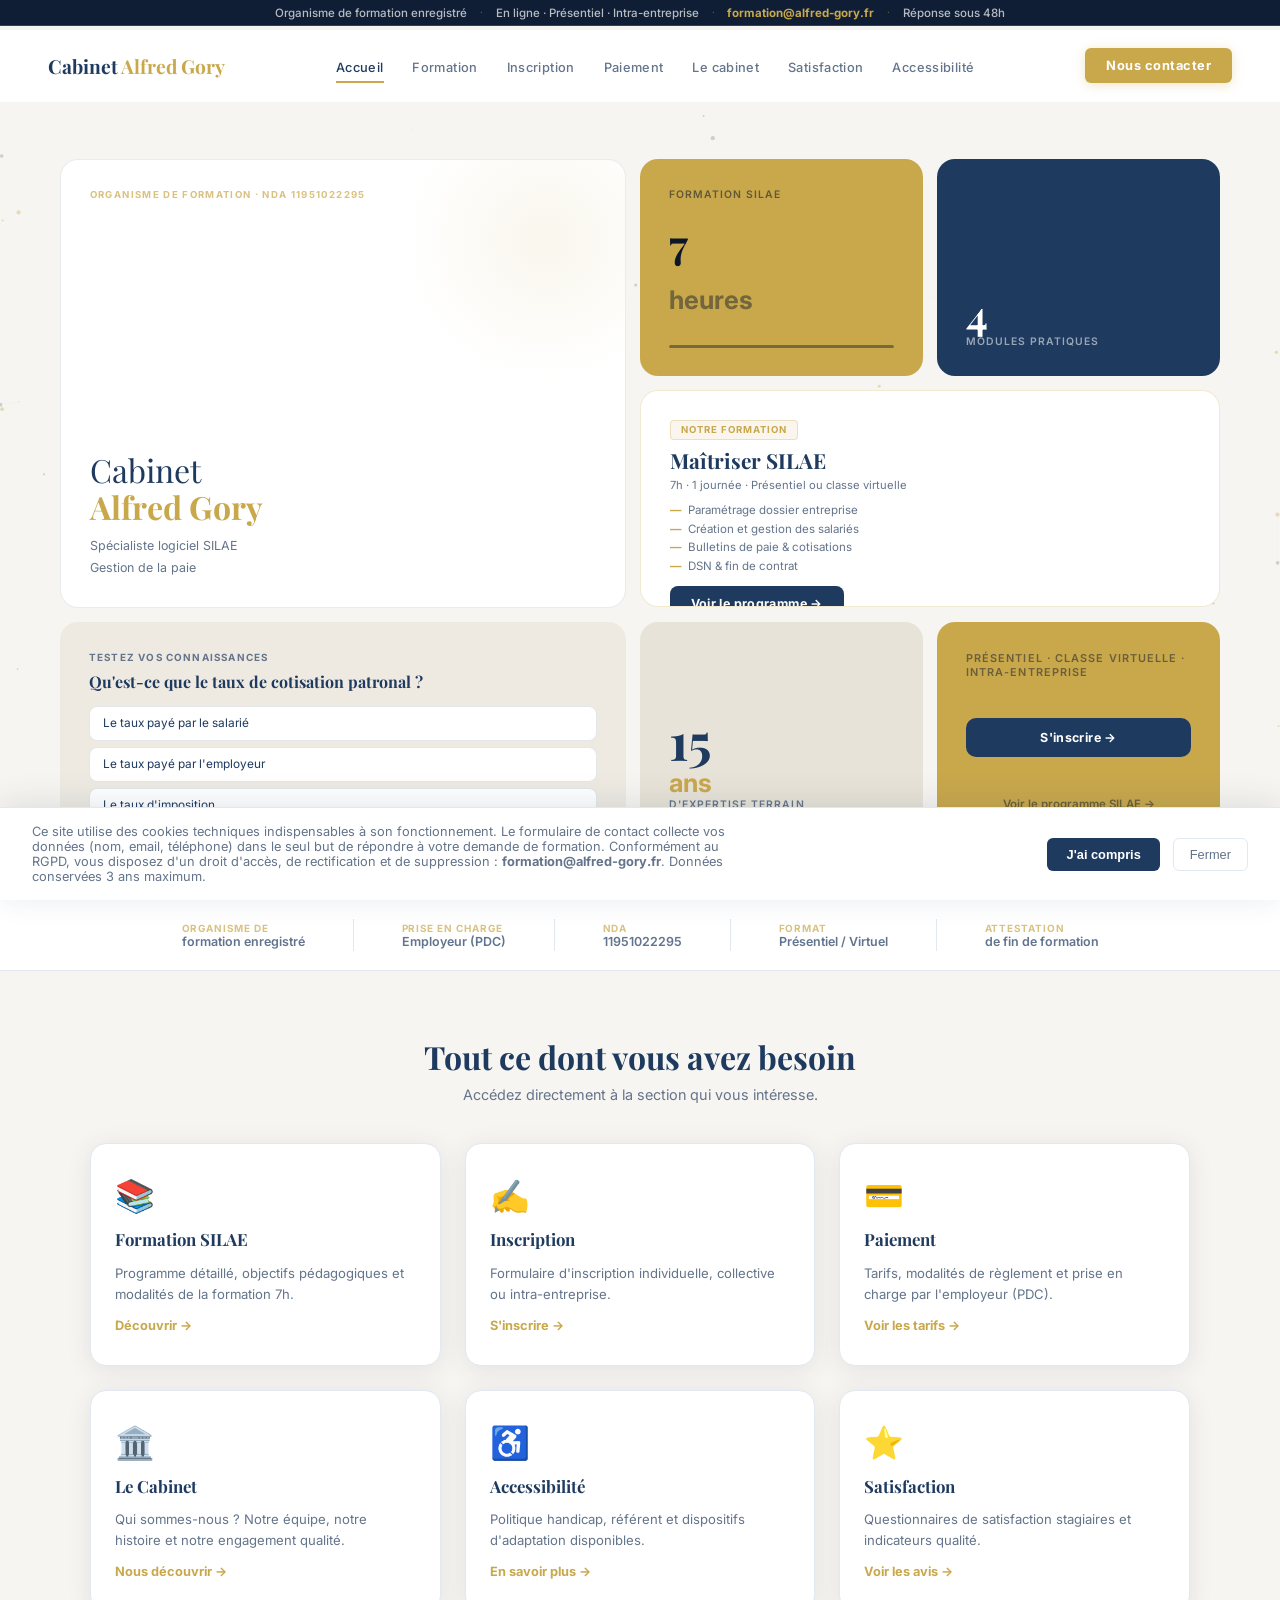
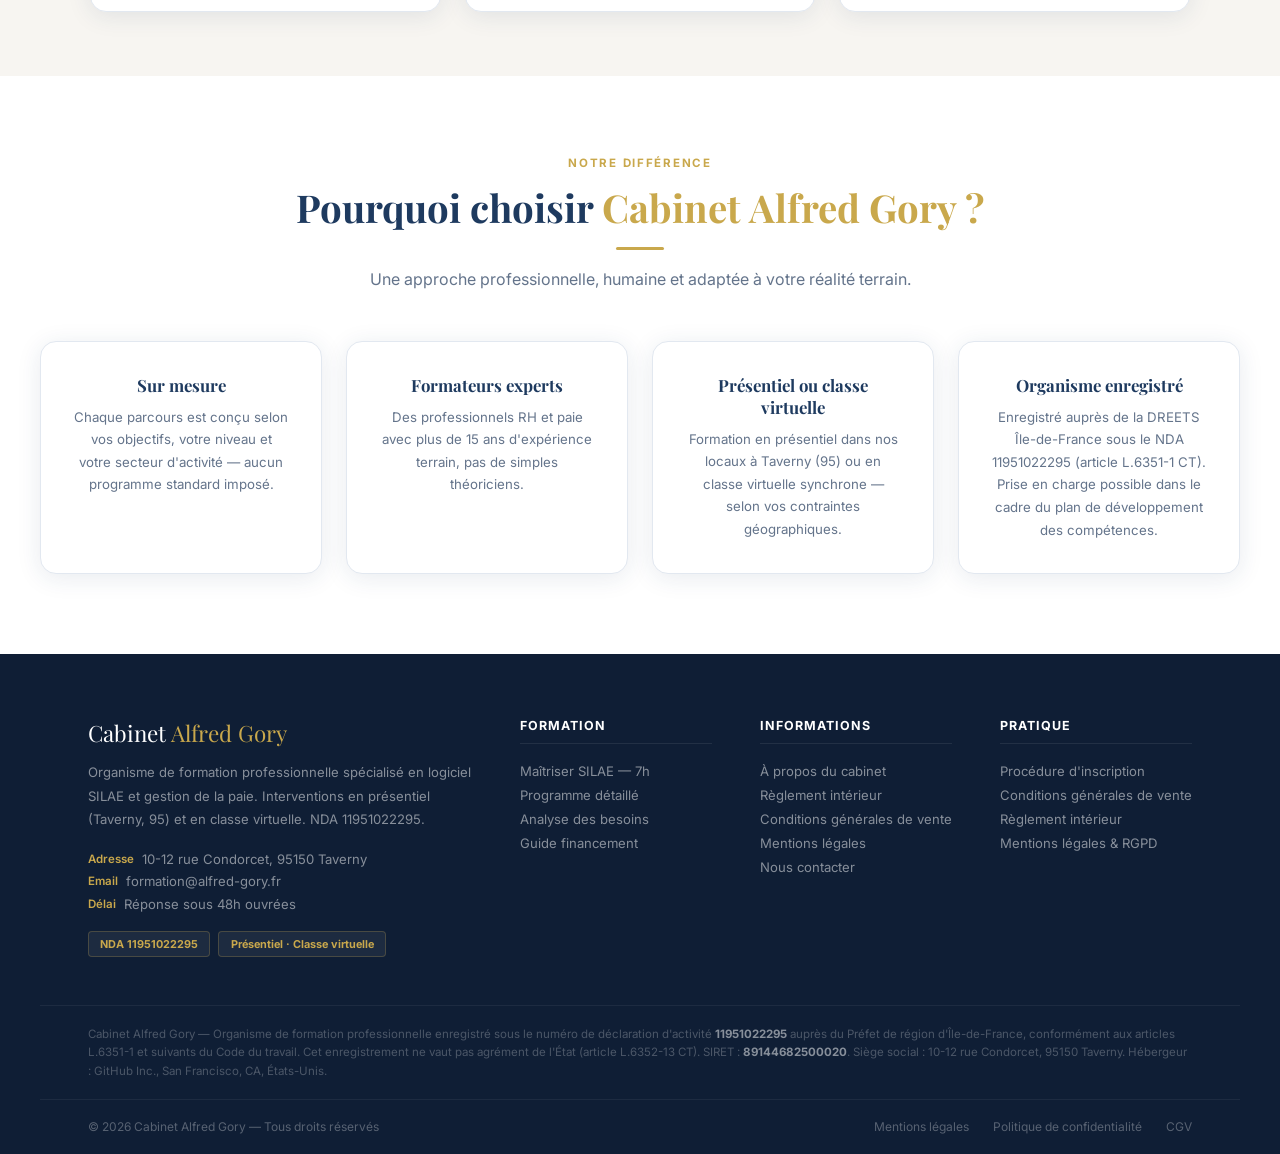
==== commit 4f7c1e96: "Finalisation : index.html simplifié en page d'accueil" ====
--- a/index.html
+++ b/index.html
@@ -1,4 +1,4 @@
-﻿<!DOCTYPE html>
+<!DOCTYPE html>
 <html lang="fr">
 <head>
   <meta charset="UTF-8" />
@@ -8,9 +8,6 @@
   <meta name="keywords" content="Cabinet Alfred Gory, formation SILAE, formation gestion de la paie, formation paie Taverny, organisme de formation Val-d-Oise, formation paie 95, alfred gory formation" />
   <meta name="author" content="Cabinet Alfred Gory" />
   <meta name="robots" content="index, follow" />
-  <!-- Google Analytics GA4 — remplacez G-XXXXXXXXXX par votre vrai Measurement ID -->
-  <script async src="https://www.googletagmanager.com/gtag/js?id=G-XXXXXXXXXX"></script>
-  <script>window.dataLayer=window.dataLayer||[];function gtag(){dataLayer.push(arguments);}gtag('js',new Date());gtag('config','G-XXXXXXXXXX');</script>
   <meta name="geo.region" content="FR-95" />
   <meta name="geo.placename" content="Taverny" />
   <link rel="canonical" href="https://www.alfred-gory.com/" />
@@ -30,161 +27,10 @@
   <meta name="twitter:description" content="Formation SILAE 7h — Maîtrisez la gestion de la paie. Présentiel Taverny (95) ou classe virtuelle." />
   <meta name="twitter:image" content="https://images.unsplash.com/photo-1522071820081-009f0129c71c?auto=format&fit=crop&w=1200&q=80" />
 
-  <!-- Performance -->
   <link rel="preconnect" href="https://fonts.googleapis.com" />
   <link rel="preconnect" href="https://fonts.gstatic.com" crossorigin />
-  <link rel="preconnect" href="https://images.unsplash.com" />
-
-  <!-- Données structurées JSON-LD -->
-  <script type="application/ld+json">
-  {
-    "@context": "https://schema.org",
-    "@graph": [
-      {
-        "@type": ["EducationalOrganization", "LocalBusiness"],
-        "@id": "https://www.alfred-gory.com/#organisation",
-        "name": "Cabinet Alfred Gory",
-        "alternateName": "Cabinet Alfred Gory Formation",
-        "description": "Organisme de formation professionnelle spécialisé en logiciel SILAE et gestion de la paie. Formation 7h en présentiel ou classe virtuelle.",
-        "url": "https://www.alfred-gory.com",
-        "email": "formation@alfred-gory.fr",
-        "address": {
-          "@type": "PostalAddress",
-          "streetAddress": "10-12 rue Condorcet",
-          "addressLocality": "Taverny",
-          "postalCode": "95150",
-          "addressCountry": "FR",
-          "addressRegion": "Île-de-France"
-        },
-        "identifier": [
-          { "@type": "PropertyValue", "name": "SIRET", "value": "89144682500020" },
-          { "@type": "PropertyValue", "name": "NDA", "value": "11951022295" }
-        ],
-        "hasCredential": {
-          "@type": "EducationalOccupationalCredential",
-          "name": "Déclaration d'activité NDA 11951022295",
-          "credentialCategory": "registration",
-          "recognizedBy": { "@type": "Organization", "name": "DREETS Île-de-France" }
-        },
-        "areaServed": { "@type": "Country", "name": "France" },
-        "knowsAbout": ["Gestion de la paie", "Ressources humaines", "Droit social", "Silae", "Droit du travail", "Management", "Bureautique RH"]
-      },
-      {
-        "@type": "Course",
-        "name": "Gestion de la paie",
-        "description": "Formation complète en gestion de la paie : droit du travail, calcul des cotisations sociales, établissement du bulletin de paie et déclarations sociales (DSN).",
-        "provider": { "@id": "https://www.alfred-gory.com/#organisation" },
-        "timeRequired": "PT35H",
-        "educationalLevel": "Débutant à avancé",
-        "teaches": "Gestion de la paie, cotisations sociales, DSN",
-        "availableLanguage": "fr",
-        "url": "https://www.alfred-gory.com/formations.html",
-        "inLanguage": "fr"
-      },
-      {
-        "@type": "Course",
-        "name": "Maîtrise de Silae",
-        "description": "Formation logiciel de paie Silae : prise en main, paramétrage des dossiers, saisie et édition des bulletins, génération de la DSN.",
-        "provider": { "@id": "https://www.alfred-gory.com/#organisation" },
-        "timeRequired": "PT21H",
-        "educationalLevel": "Débutant",
-        "teaches": "Logiciel Silae, bulletin de paie, DSN",
-        "url": "https://www.alfred-gory.com/formations.html"
-      },
-      {
-        "@type": "Course",
-        "name": "Droit social pratique",
-        "description": "Formation en droit social appliqué : Code du travail, gestion des litiges, rupture du contrat de travail, veille réglementaire RH.",
-        "provider": { "@id": "https://www.alfred-gory.com/#organisation" },
-        "timeRequired": "PT21H",
-        "educationalLevel": "Intermédiaire à expert",
-        "teaches": "Droit social, Code du travail, rupture contrat de travail",
-        "url": "https://www.alfred-gory.com/formations.html"
-      },
-      {
-        "@type": "Course",
-        "name": "Recrutement et Ressources Humaines",
-        "description": "Formation RH : techniques de recrutement, rédaction de contrats, gestion des congés, entretiens professionnels.",
-        "provider": { "@id": "https://www.alfred-gory.com/#organisation" },
-        "timeRequired": "PT14H",
-        "educationalLevel": "Débutant à intermédiaire",
-        "teaches": "Recrutement, RH, gestion des congés, contrats de travail",
-        "url": "https://www.alfred-gory.com/formations.html"
-      },
-      {
-        "@type": "FAQPage",
-        "mainEntity": [
-          {
-            "@type": "Question",
-            "name": "Comment puis-je régler ma formation ?",
-            "acceptedAnswer": {
-              "@type": "Answer",
-              "text": "Le règlement s'effectue par virement bancaire ou chèque à l'ordre de Cabinet Alfred Gory, à réception de la convention de formation et du devis. Votre employeur peut également prendre en charge le coût dans le cadre du plan de développement des compétences (PDC)."
-            }
-          },
-          {
-            "@type": "Question",
-            "name": "Proposez-vous des formations en présentiel ?",
-            "acceptedAnswer": {
-              "@type": "Answer",
-              "text": "Oui. Nous organisons des sessions en présentiel dans nos locaux de Taverny (Val-d'Oise, 95), en petits groupes de 8 participants maximum. Nous intervenons également directement dans vos locaux, partout en France, dans le cadre de formations intra-entreprise."
-            }
-          },
-          {
-            "@type": "Question",
-            "name": "Comment se déroule une formation en ligne ?",
-            "acceptedAnswer": {
-              "@type": "Answer",
-              "text": "Formation SILAE 7h en présentiel ou classe virtuelle. Travaux pratiques sur le logiciel SILAE, supports pédagogiques inclus. Un formateur expert disponible tout au long du parcours."
-            }
-          },
-          {
-            "@type": "Question",
-            "name": "Puis-je faire former mes équipes directement dans mon entreprise ?",
-            "acceptedAnswer": {
-              "@type": "Answer",
-              "text": "Oui. Nous proposons des sessions intra-entreprise dans vos locaux, partout en France. Le programme est entièrement conçu autour de vos outils, vos procédures et votre secteur. Contactez-nous pour un devis personnalisé."
-            }
-          },
-          {
-            "@type": "Question",
-            "name": "Quelle attestation est délivrée à l'issue de la formation ?",
-            "acceptedAnswer": {
-              "@type": "Answer",
-              "text": "À l'issue de chaque parcours, une attestation de fin de formation est remise au stagiaire, conformément à l'article L.6353-1 du Code du travail. Ce document précise la nature, la durée et les objectifs de la formation suivie."
-            }
-          },
-          {
-            "@type": "Question",
-            "name": "Qui peut suivre vos formations ?",
-            "acceptedAnswer": {
-              "@type": "Answer",
-              "text": "Notre formation SILAE s'adresse aux gestionnaires de paie, assistants RH, comptables et dirigeants souhaitant maîtriser le logiciel SILAE. Elle peut être suivie à titre personnel (paiement direct) ou prise en charge par l'employeur dans le cadre du plan de développement des compétences."
-            }
-          },
-          {
-            "@type": "Question",
-            "name": "Quels domaines de formation proposez-vous ?",
-            "acceptedAnswer": {
-              "@type": "Answer",
-              "text": "Nous intervenons dans tous les domaines professionnels : gestion de la paie, logiciel Silae, droit social, management, ressources humaines, bureautique RH et tout autre besoin sur mesure. Contactez-nous pour discuter de votre projet de formation, même dans un domaine non listé."
-            }
-          },
-          {
-            "@type": "Question",
-            "name": "Quel est le délai pour démarrer une formation ?",
-            "acceptedAnswer": {
-              "@type": "Answer",
-              "text": "La formation est accessible dans un délai minimum de 5 jours ouvrés après réception de votre dossier complet et du règlement. Nous vous recontactons sous 48h ouvrées après réception de votre formulaire de besoin."
-            }
-          }
-        ]
-      }
-    ]
-  }
-  </script>
-
   <link href="https://fonts.googleapis.com/css2?family=Playfair+Display:wght@400;600;700&family=Inter:wght@300;400;500;600;700&display=swap" rel="stylesheet" />
+
   <style>
     :root {
       --primary:      #1e3a5f;
@@ -195,6 +41,7 @@
       --success:      #059669;
       --bg:           #ffffff;
       --bg-alt:       #f8fafc;
+      --bg-warm:      #f7f5f1;
       --bg-dark:      #0f1e35;
       --text:         #1e293b;
       --muted:        #64748b;
@@ -207,7 +54,6 @@
     html { scroll-behavior: smooth; }
     body { font-family: 'Inter', sans-serif; background: var(--bg); color: var(--text); overflow-x: hidden; }
 
-    /* SCROLLBAR */
     ::-webkit-scrollbar { width: 6px; }
     ::-webkit-scrollbar-track { background: var(--bg-alt); }
     ::-webkit-scrollbar-thumb { background: var(--accent-dark); border-radius: 3px; }
@@ -220,9 +66,32 @@
       box-shadow: 0 0 8px rgba(245,158,11,0.5);
     }
 
-    /* NAV — PREMIUM */
+    /* TOP BAR */
+    #topbar {
+      position: fixed; top: 0; left: 0; right: 0; z-index: 1100;
+      background: var(--primary-dark);
+      border-bottom: 1px solid rgba(201,168,76,0.25);
+      overflow: hidden;
+    }
+    #topbar-inner {
+      display: flex; align-items: center; justify-content: center;
+      flex-wrap: wrap; gap: 0 0.8rem;
+      padding: 0.35rem 1rem;
+      font-size: 0.72rem; white-space: nowrap;
+    }
+    .tb-item { color: rgba(255,255,255,0.7); font-weight: 500; }
+    .tb-sep { color: rgba(201,168,76,0.5); font-size: 0.6rem; }
+    .tb-link { color: var(--accent-dark); font-weight: 700; text-decoration: none; transition: color 0.2s; }
+    .tb-link:hover { color: var(--accent); }
+    @media(max-width:640px){
+      #topbar-inner { gap: 0 0.5rem; }
+      .tb-sep:nth-child(4),.tb-item:nth-child(5),.tb-sep:nth-child(6),.tb-item:nth-child(7) { display: none; }
+    }
+    nav { top: 30px; }
+
+    /* NAV */
     nav {
-      position: fixed; top: 0; left: 0; right: 0; z-index: 1000;
+      position: fixed; left: 0; right: 0; z-index: 1000;
       padding: 0 3rem;
       height: 72px;
       display: flex; justify-content: space-between; align-items: center;
@@ -253,8 +122,8 @@
       height: 2px; background: var(--accent-dark);
       transform: scaleX(0); transition: transform 0.25s;
     }
-    .nav-links a:hover { color: var(--primary); }
-    .nav-links a:hover::after { transform: scaleX(1); }
+    .nav-links a:hover, .nav-links a.active { color: var(--primary); }
+    .nav-links a:hover::after, .nav-links a.active::after { transform: scaleX(1); }
     .nav-cta {
       background: var(--accent-dark); color: #fff;
       padding: 0.6rem 1.3rem; border-radius: 6px;
@@ -269,6 +138,7 @@
       .nav-links, .nav-cta { display: none; }
       .hamburger { display: flex; }
       nav { padding: 0 1.5rem; }
+      nav { height: 60px; top: 28px; }
     }
 
     /* MOBILE MENU */
@@ -282,9 +152,7 @@
     .mobile-menu a:hover { color: var(--accent-dark); }
     .mobile-close { position: absolute; top: 1.5rem; right: 1.5rem; font-size: 1.5rem; cursor: pointer; color: var(--muted); background: none; border: none; }
 
-    /* (curseur personnalisé supprimé) */
-
-    /* ═══════════════════ HERO BENTO GRID ═══════════════════ */
+    /* HERO BENTO GRID */
     .hero {
       min-height: 100vh; position: relative; overflow: hidden;
       background: #f7f5f1; padding-top: 98px;
@@ -304,8 +172,6 @@
       height: min(680px, 80vh);
       padding: 0;
     }
-
-    /* Cellules génériques */
     .bento-cell {
       border-radius: 18px; padding: 1.8rem;
       position: relative; overflow: hidden;
@@ -314,7 +180,7 @@
     }
     .bento-cell:hover { box-shadow: 0 20px 60px rgba(0,0,0,0.4); }
 
-    /* A — grande cellule identité (col 1, row 1-2) */
+    /* A */
     .bcA {
       grid-column: 1; grid-row: 1 / 3;
       background: #fff; border: 1px solid rgba(30,58,95,0.1);
@@ -348,13 +214,13 @@
     .qbadge-dot { width:6px; height:6px; border-radius:50%; background:var(--accent-dark); animation: bdot 2s infinite; }
     @keyframes bdot { 0%,100%{opacity:1} 50%{opacity:0.2} }
 
-    /* B — stat 98% (fond or) */
+    /* B */
     .bcB {
       grid-column: 2; grid-row: 1;
       background: var(--accent-dark);
       display: flex; flex-direction: column; justify-content: space-between;
     }
-    /* C — stat 200+ (fond marine) */
+    /* C */
     .bcC {
       grid-column: 3; grid-row: 1;
       background: var(--primary); border: none;
@@ -373,7 +239,7 @@
     .bstat-bar { height: 3px; background: rgba(11,22,40,0.12); border-radius: 2px; margin-top: 0.5rem; overflow: hidden; }
     .bstat-fill { height: 100%; background: rgba(11,22,40,0.35); border-radius: 2px; width: 0%; transition: width 1.5s ease; }
 
-    /* D — formation phare (fond blanc, bordure or) */
+    /* D */
     .bcD {
       grid-column: 2 / 4; grid-row: 2;
       background: #fff; border: 1px solid rgba(201,168,76,0.25);
@@ -401,7 +267,7 @@
     }
     .bcD-cta:hover { background: var(--primary-mid); }
 
-    /* E — mini quiz (fond crème) */
+    /* E */
     .bcE {
       grid-column: 1; grid-row: 3;
       background: #eeeae2; border: none;
@@ -423,7 +289,7 @@
     .bcE-result { font-size: 0.75rem; font-weight: 600; }
     .bcE-next { background: none; border: none; color: var(--accent-dark); font-size: 0.75rem; font-weight: 700; cursor: pointer; text-align: left; font-family: 'Inter',sans-serif; padding: 0; }
 
-    /* F — stat 15 ans (fond crème foncé) */
+    /* F */
     .bcF {
       grid-column: 2; grid-row: 3;
       background: #e8e3d8; border: none;
@@ -433,7 +299,7 @@
     .bcF .bstat-num { color: var(--primary); }
     .bcF .bstat-unit { color: var(--accent-dark); }
 
-    /* G — CTA (fond or) */
+    /* G */
     .bcG {
       grid-column: 3; grid-row: 3;
       background: var(--accent-dark);
@@ -450,48 +316,29 @@
     .bcG-link { font-size: 0.72rem; color: rgba(11,22,40,0.5); text-decoration: none; font-weight: 600; text-align: center; }
     .bcG-link:hover { color: var(--primary); }
 
-    /* H — formats (ligne entre D et G, cachée ici, intégré en bcD) */
     .bcH { display: none; }
-    .bch-item { display: flex; align-items: center; gap: 0.5rem; font-size: 0.75rem; color: rgba(255,255,255,0.55); padding: 0.3rem 0; }
-    .bch-icon { color: var(--accent-dark); font-size: 0.5rem; }
 
     @media(max-width:900px){
-      .bento {
-        grid-template-columns: 1fr 1fr;
-        grid-template-rows: auto;
-        height: auto; gap: 10px; padding: 1rem;
-      }
+      .hero { padding-top: 88px; min-height: auto; padding-bottom: 2rem; }
+      .bento { grid-template-columns: 1fr 1fr; grid-template-rows: auto; height: auto; gap: 10px; padding: 1rem; }
       .bcA { grid-column: 1 / 3; grid-row: auto; min-height: 200px; }
       .bcB,.bcC { grid-column: auto; grid-row: auto; min-height: 120px; }
       .bcD { grid-column: 1 / 3; grid-row: auto; }
       .bcE { grid-column: 1 / 3; grid-row: auto; }
       .bcF { grid-column: 1; grid-row: auto; min-height: 120px; }
       .bcG { grid-column: 2; grid-row: auto; }
+      .bstat-num { font-size: 2.4rem; }
+      .bcA-name { font-size: 1.6rem; }
+      .bcA-qualiopi { position: static; margin-top: 1rem; align-self: flex-start; }
+      .tilt-cell { transform: none !important; }
     }
     @media(max-width:540px){
       .bento { grid-template-columns: 1fr; }
       .bcA,.bcB,.bcC,.bcD,.bcE,.bcF,.bcG { grid-column: 1; }
-    }
-
-    /* Boutons globaux conservés pour les autres sections */
-    .btn-primary {
-      background: var(--accent-dark); color: #fff;
-      padding: 0.9rem 2rem; border-radius: 8px; font-weight: 700; font-size: 0.95rem;
-      text-decoration: none; transition: all 0.3s; box-shadow: 0 4px 20px rgba(201,168,76,0.3);
-    }
-    .btn-primary:hover { background: var(--accent); transform: translateY(-2px); }
-    .btn-outline {
-      background: transparent; color: var(--primary); border: 2px solid rgba(30,58,95,0.25);
-      padding: 0.9rem 2rem; border-radius: 8px; font-weight: 600; font-size: 0.95rem;
-      text-decoration: none; transition: all 0.3s;
-    }
-    .btn-outline:hover { border-color: var(--primary); background: rgba(30,58,95,0.04); }
-
-    /* TICKER */
-    #ticker-zone {
-      background: var(--primary-dark); border-bottom: 1px solid rgba(255,255,255,0.06);
-      overflow: hidden;
-    }
+      .bstat-num { font-size: 2rem; }
+    }
+
+    .mag-btn { display: inline-block; }
 
     /* CERTIFICATIONS STRIP */
     .cert-strip {
@@ -511,25 +358,52 @@
     .cert-item-text div:last-child { font-size: 0.78rem; color: var(--primary); font-weight: 600; }
     .cert-sep { width: 1px; height: 2rem; background: var(--border); flex-shrink: 0; }
 
-    /* STATS */
-    .stats-section {
-      background: var(--primary-dark);
+    /* NAVIGATION GRID */
+    .nav-grid-section {
       padding: 4rem 2rem;
-    }
-    .stats-grid {
-      display: grid; grid-template-columns: repeat(4,1fr);
-      gap: 2rem; max-width: 900px; margin: 0 auto;
-    }
-    @media(max-width:700px){ .stats-grid { grid-template-columns: repeat(2,1fr); } }
-    .stat-box { text-align: center; padding: 2rem; }
-    .stat-num {
+      background: var(--bg-warm);
+    }
+    .nav-grid-section .container { max-width: 1100px; margin: 0 auto; }
+    .nav-grid-title {
+      text-align: center;
       font-family: 'Playfair Display', serif;
-      font-size: 3rem; font-weight: 700; color: var(--accent);
-      display: block; line-height: 1;
-    }
-    .stat-label { color: rgba(255,255,255,0.65); font-size: 0.85rem; margin-top: 0.5rem; }
-
-    /* SECTION HEADER */
+      font-size: clamp(1.4rem, 3vw, 2rem);
+      color: var(--primary); margin-bottom: 0.5rem; font-weight: 700;
+    }
+    .nav-grid-sub {
+      text-align: center; color: var(--muted); font-size: 0.9rem;
+      margin-bottom: 2.5rem;
+    }
+    .nav-grid {
+      display: grid;
+      grid-template-columns: repeat(3, 1fr);
+      gap: 1.5rem;
+    }
+    @media(max-width:800px){ .nav-grid { grid-template-columns: repeat(2, 1fr); } }
+    @media(max-width:480px){ .nav-grid { grid-template-columns: 1fr; } }
+    .nav-card {
+      background: #fff; border: 1px solid var(--border); border-radius: 16px;
+      padding: 2rem 1.5rem; text-decoration: none;
+      display: flex; flex-direction: column; gap: 0.8rem;
+      transition: transform 0.3s, box-shadow 0.3s, border-color 0.3s;
+      box-shadow: var(--shadow);
+    }
+    .nav-card:hover {
+      transform: translateY(-5px); box-shadow: var(--shadow-lg);
+      border-color: rgba(201,168,76,0.4);
+    }
+    .nav-card-icon { font-size: 2rem; }
+    .nav-card-title {
+      font-family: 'Playfair Display', serif;
+      font-size: 1.05rem; color: var(--primary); font-weight: 700;
+    }
+    .nav-card-desc { font-size: 0.82rem; color: var(--muted); line-height: 1.6; }
+    .nav-card-arrow {
+      font-size: 0.8rem; color: var(--accent-dark); font-weight: 700;
+      margin-top: auto;
+    }
+
+    /* POURQUOI */
     .section-wrap { padding: 5rem 2rem; }
     .section-wrap.alt { background: var(--bg-alt); }
     .container { max-width: 1200px; margin: 0 auto; }
@@ -549,121 +423,6 @@
     .section-header-center .section-line { margin: 1rem auto; }
     .section-header-center .section-sub { margin: 0 auto; }
 
-    /* FORMATIONS GRID */
-    .formations-grid {
-      display: grid; grid-template-columns: repeat(auto-fit, minmax(340px,1fr));
-      gap: 2rem; margin-top: 3rem;
-    }
-    .fcard {
-      background: #fff; border: 1px solid var(--border); border-radius: 16px;
-      overflow: hidden; display: flex; flex-direction: column;
-      transition: transform 0.3s, box-shadow 0.3s;
-      box-shadow: var(--shadow);
-    }
-    .fcard:hover { transform: translateY(-6px); box-shadow: var(--shadow-lg); }
-    .fcard-img {
-      height: 180px; overflow: hidden; position: relative; flex-shrink: 0;
-    }
-    .fcard-img img {
-      width: 100%; height: 100%; object-fit: cover;
-      transition: transform 0.5s;
-    }
-    .fcard:hover .fcard-img img { transform: scale(1.05); }
-    .fcard-badge {
-      position: absolute; top: 1rem; left: 1rem;
-      background: var(--primary); color: #fff;
-      font-size: 0.68rem; font-weight: 700; letter-spacing: 0.06em; text-transform: uppercase;
-      padding: 0.3rem 0.7rem; border-radius: 4px;
-    }
-    .fcard-num-badge {
-      position: absolute; top: 1rem; right: 1rem;
-      background: var(--accent); color: var(--primary-dark);
-      font-size: 0.7rem; font-weight: 700;
-      width: 28px; height: 28px; border-radius: 50%;
-      display: flex; align-items: center; justify-content: center;
-    }
-    .fcard-body { padding: 1.5rem; flex: 1; display: flex; flex-direction: column; }
-    .fcard-icon-row { display: flex; align-items: center; gap: 0.6rem; margin-bottom: 0.8rem; }
-    .fcard-emoji { font-size: 1.4rem; }
-    .fcard-niveau { font-size: 0.72rem; color: var(--muted); font-weight: 500; }
-    .fcard h3 { font-family: 'Playfair Display', serif; font-size: 1.15rem; color: var(--primary); margin-bottom: 0.8rem; font-weight: 700; }
-    .fcard ul { list-style: none; flex: 1; }
-    .fcard ul li {
-      font-size: 0.83rem; color: var(--muted); padding: 0.35rem 0;
-      border-bottom: 1px solid var(--border); display: flex; gap: 0.5rem; align-items: flex-start;
-    }
-    .fcard ul li::before { content: '✓'; color: var(--success); font-weight: 700; flex-shrink: 0; font-size: 0.75rem; margin-top: 0.1rem; }
-    .fcard-progress { margin-top: 1.2rem; }
-    .fcard-progress-label { display: flex; justify-content: space-between; font-size: 0.72rem; color: var(--muted); margin-bottom: 0.4rem; }
-    .fcard-bar { background: #e2e8f0; border-radius: 4px; height: 5px; overflow: hidden; }
-    .fcard-bar-fill { height: 100%; background: linear-gradient(90deg, var(--accent-dark), var(--accent)); border-radius: 4px; width: 0%; transition: width 1.2s ease; }
-    .fcard-footer2 {
-      display: flex; align-items: center; justify-content: space-between;
-      margin-top: 1.2rem; padding-top: 1rem; border-top: 1px solid var(--border);
-    }
-    .fcard-duree { font-size: 0.78rem; color: var(--muted); font-weight: 500; }
-    .fcard-btn {
-      background: var(--primary); color: #fff; padding: 0.5rem 1.1rem;
-      border-radius: 6px; font-size: 0.78rem; font-weight: 600;
-      text-decoration: none; transition: background 0.2s;
-    }
-    .fcard-btn:hover { background: var(--primary-mid); }
-
-    /* CARTE INTERACTIVE */
-    .carte-formations { position: relative; height: 380px; margin-top: 3rem; }
-    .carte-fond { position: absolute; inset: 0; border-radius: 20px; border: 1px solid var(--border); overflow: hidden; background: var(--bg-alt); }
-    .carte-lignes { position: absolute; inset: 0; background: radial-gradient(ellipse at center, rgba(30,58,95,0.04) 0%, transparent 70%); }
-    .carte-noeud { position: absolute; transform: translate(-50%, -50%); text-align: center; cursor: pointer; z-index: 2; }
-    .carte-noeud-cercle {
-      width: 54px; height: 54px; border-radius: 50%; border: 2px solid var(--border);
-      background: #fff; display: flex; align-items: center; justify-content: center;
-      font-size: 1.3rem; margin: 0 auto; transition: all 0.3s;
-      box-shadow: var(--shadow);
-    }
-    .carte-noeud:hover .carte-noeud-cercle { border-color: var(--accent-dark); transform: scale(1.15); box-shadow: var(--shadow-lg); }
-    .carte-noeud-label { font-size: 0.68rem; color: var(--muted); margin-top: 0.4rem; font-weight: 500; line-height: 1.3; }
-    .carte-detail {
-      display: none; position: absolute; bottom: 1.5rem; left: 50%; transform: translateX(-50%);
-      background: #fff; border: 1px solid var(--border); border-radius: 12px; padding: 1.2rem 1.5rem;
-      min-width: 280px; z-index: 10; box-shadow: var(--shadow-lg);
-    }
-    .carte-detail.visible { display: block; }
-    .carte-detail h4 { font-family: 'Playfair Display', serif; color: var(--primary); margin-bottom: 0.5rem; font-size: 1rem; }
-    .carte-detail p { font-size: 0.82rem; color: var(--muted); line-height: 1.6; }
-    .carte-detail a { display: inline-block; margin-top: 0.8rem; font-size: 0.8rem; color: var(--accent-dark); font-weight: 600; text-decoration: none; }
-
-    /* TEMOIGNAGES */
-    .temo-grid { display: grid; grid-template-columns: repeat(auto-fit, minmax(280px,1fr)); gap: 1.5rem; margin-top: 3rem; }
-    .temo-card {
-      background: #fff; border: 1px solid var(--border); border-radius: 16px;
-      padding: 2rem; position: relative; overflow: hidden;
-      box-shadow: var(--shadow); transition: transform 0.3s, box-shadow 0.3s;
-    }
-    .temo-card:hover { transform: translateY(-4px); box-shadow: var(--shadow-lg); }
-    .temo-card::before { content: '"'; position: absolute; top: 0.5rem; right: 1.2rem; font-size: 5rem; color: var(--bg-alt); font-family: Georgia,serif; line-height: 1; }
-    .stars { color: var(--accent); font-size: 1rem; margin-bottom: 1rem; letter-spacing: 2px; }
-    .temo-card > p { font-size: 0.88rem; color: var(--muted); line-height: 1.8; font-style: italic; margin-bottom: 1.2rem; }
-    .temo-auteur { display: flex; align-items: center; gap: 0.8rem; }
-    .avatar { width: 44px; height: 44px; border-radius: 50%; display: flex; align-items: center; justify-content: center; font-size: 0.8rem; font-weight: 700; color: #fff; flex-shrink: 0; }
-    .temo-auteur strong { display: block; color: var(--primary); font-size: 0.88rem; font-weight: 700; }
-    .temo-auteur span { font-size: 0.75rem; color: var(--muted); }
-    .temo-tags { margin-top: 0.4rem; display: flex; gap: 0.3rem; flex-wrap: wrap; }
-    .temo-tag { font-size: 0.65rem; padding: 0.15rem 0.5rem; border-radius: 10px; font-weight: 600; }
-
-    /* GARANTIES */
-    .garanties-band {
-      background: linear-gradient(135deg, var(--primary), var(--primary-mid));
-      padding: 3rem 2rem; margin-top: 3rem; border-radius: 16px;
-      display: flex; align-items: center; justify-content: space-around;
-      flex-wrap: wrap; gap: 2rem;
-    }
-    .gar-item { text-align: center; color: #fff; }
-    .gar-icon { font-size: 2rem; margin-bottom: 0.5rem; }
-    .gar-item strong { display: block; font-size: 0.9rem; font-weight: 700; }
-    .gar-item span { font-size: 0.75rem; opacity: 0.75; margin-top: 0.2rem; display: block; }
-    .gar-sep { width: 1px; height: 3rem; background: rgba(255,255,255,0.2); }
-
-    /* POURQUOI */
     .why-grid { display: grid; grid-template-columns: repeat(auto-fit, minmax(220px,1fr)); gap: 1.5rem; margin-top: 3rem; }
     .why-item {
       background: #fff; border: 1px solid var(--border); border-radius: 16px;
@@ -675,38 +434,10 @@
     .why-item h3 { font-family: 'Playfair Display', serif; color: var(--primary); font-size: 1.05rem; margin-bottom: 0.6rem; }
     .why-item p { font-size: 0.83rem; color: var(--muted); line-height: 1.7; }
 
-    /* CONTACT */
-    .contact-wrapper { display: grid; grid-template-columns: 1fr 1.4fr; gap: 4rem; }
-    @media(max-width:900px){ .contact-wrapper { grid-template-columns: 1fr; gap: 2rem; } }
-    .contact-info { padding: 2rem 0; }
-    .contact-info h2 { font-family: 'Playfair Display', serif; font-size: 2rem; color: var(--primary); margin-bottom: 1rem; }
-    .contact-info p { color: var(--muted); line-height: 1.8; margin-bottom: 1.5rem; }
-    .contact-detail { display: flex; align-items: center; gap: 0.8rem; color: var(--muted); font-size: 0.88rem; margin-bottom: 0.8rem; }
-    .contact-detail span:first-child { width: 36px; height: 36px; background: var(--bg-alt); border: 1px solid var(--border); border-radius: 8px; display: flex; align-items: center; justify-content: center; flex-shrink: 0; font-size: 1rem; }
-    .contact-form-box {
-      background: #fff; border: 1px solid var(--border); border-radius: 20px;
-      padding: 2.5rem; box-shadow: var(--shadow-lg);
-    }
-    .form-group { margin-bottom: 1.2rem; }
-    .form-group label { display: block; font-size: 0.82rem; font-weight: 600; color: var(--primary); margin-bottom: 0.4rem; }
-    .form-group input, .form-group select, .form-group textarea {
-      width: 100%; padding: 0.75rem 1rem;
-      background: var(--bg-alt); border: 1.5px solid var(--border);
-      border-radius: 8px; color: var(--text); font-size: 0.9rem; font-family: 'Inter', sans-serif;
-      transition: border-color 0.2s, box-shadow 0.2s;
-    }
-    .form-group input:focus, .form-group select:focus, .form-group textarea:focus {
-      outline: none; border-color: var(--accent-dark); box-shadow: 0 0 0 3px rgba(201,168,76,0.12);
-      background: #fff;
-    }
-    .form-group textarea { height: 100px; resize: vertical; }
-    .submit-btn {
-      width: 100%; padding: 1rem; background: var(--primary); color: #fff;
-      border: none; border-radius: 8px; font-size: 0.95rem; font-weight: 700;
-      cursor: pointer; transition: all 0.3s; font-family: 'Inter', sans-serif;
-    }
-    .submit-btn:hover { background: var(--primary-mid); transform: translateY(-1px); box-shadow: 0 4px 20px rgba(30,58,95,0.25); }
-    .merci { display: none; background: #f0fdf4; border: 1px solid #bbf7d0; border-radius: 10px; padding: 1.5rem; color: #166534; font-size: 0.9rem; line-height: 1.8; margin-bottom: 1rem; }
+    @media(max-width:600px){
+      .why-grid { grid-template-columns: 1fr; gap: 1rem; }
+      .section-wrap { padding: 3rem 1.2rem; }
+    }
 
     /* FOOTER */
     footer { background: var(--primary-dark); }
@@ -760,343 +491,11 @@
     .rgpd-btns { display: flex; gap: 0.8rem; flex-shrink: 0; }
     .rgpd-accept { background: var(--primary); border: none; color: #fff; font-weight: 700; font-size: 0.8rem; padding: 0.5rem 1.2rem; border-radius: 6px; cursor: pointer; }
     .rgpd-refuse { background: transparent; border: 1px solid var(--border); color: var(--muted); font-size: 0.8rem; padding: 0.5rem 1rem; border-radius: 6px; cursor: pointer; }
-
-    /* .mag-btn — transition nécessaire pour l'effet magnétique JS */
-    .mag-btn { display: inline-block; }
-
-    /* ══════════════════════════════════════════════
-       RESPONSIVE TABLETTE (≤ 900px) & MOBILE (≤ 600px)
-       ══════════════════════════════════════════════ */
-
-    /* — Sections générales — */
-    @media(max-width:900px){
-      .section-wrap { padding: 3rem 1.2rem; }
-      .container { padding: 0 0.2rem; }
-      .section-title { font-size: clamp(1.3rem, 5vw, 1.9rem); }
-    }
-    @media(max-width:600px){
-      .section-wrap { padding: 2.2rem 1rem; }
-    }
-
-    /* — Hero bento (règles globales, compléments) — */
-    @media(max-width:900px){
-      .hero { padding-top: 88px; min-height: auto; padding-bottom: 2rem; }
-      .bento { height: auto; gap: 8px; padding: 1rem; }
-      .bento-cell { padding: 1.3rem; border-radius: 14px; }
-      /* Réorganisation colonnes */
-      .bcA { grid-column: 1 / 3; min-height: 180px; }
-      .bcB { grid-column: 1; min-height: 110px; }
-      .bcC { grid-column: 2; min-height: 110px; }
-      .bcD { grid-column: 1 / 3; }
-      .bcE { grid-column: 1 / 3; }
-      .bcF { grid-column: 1; min-height: 110px; }
-      .bcG { grid-column: 2; }
-      .bstat-num { font-size: 2.4rem; }
-      .bcA-name { font-size: 1.6rem; }
-      .bcA-qualiopi { position: static; margin-top: 1rem; align-self: flex-start; }
-      /* Désactive tilt sur touch */
-      .tilt-cell { transform: none !important; }
-    }
-    @media(max-width:540px){
-      .bento { grid-template-columns: 1fr; }
-      .bcA,.bcB,.bcC,.bcD,.bcE,.bcF,.bcG { grid-column: 1; }
-      .bstat-num { font-size: 2rem; }
-    }
-
-    /* — Formations cards — */
-    @media(max-width:900px){
-      .formations-grid { grid-template-columns: repeat(auto-fit, minmax(280px,1fr)); gap: 1.2rem; }
-    }
-    @media(max-width:600px){
-      .formations-grid { grid-template-columns: 1fr; }
-      .fcard-img { height: 140px; }
-      .fcard-body { padding: 1.1rem; }
-    }
-
-    /* — Carte formations interactive — */
-    @media(max-width:700px){
-      .carte-formations { height: 420px; }
-      .carte-detail { min-width: 200px; font-size: 0.8rem; }
-    }
-
-    /* — Stats section — */
-    @media(max-width:480px){
-      .stats-grid { grid-template-columns: 1fr 1fr; gap: 0.5rem; }
-      .stat-num { font-size: 2.2rem; }
-    }
-
-    /* — Garanties — */
-    @media(max-width:600px){
-      .garanties-band { padding: 2rem 1rem; gap: 1.5rem; }
-      .gar-sep { display: none; }
-    }
-
-    /* — Pourquoi grid — */
-    @media(max-width:600px){
-      .why-grid { grid-template-columns: 1fr; gap: 1rem; }
-    }
-
-    /* — Témoignages — */
-    @media(max-width:600px){
-      .temo-grid { grid-template-columns: 1fr; }
-      .temo-card { padding: 1.4rem; }
-    }
-
-    /* — Contact — */
-    @media(max-width:600px){
-      .contact-form-box { padding: 1.4rem; border-radius: 14px; }
-      .contact-info h2 { font-size: 1.5rem; }
-    }
-
-    /* — Quiz — */
-    @media(max-width:600px){
-      .quiz-box { border-radius: 14px; }
-      .quiz-screen { padding: 1.4rem 1.1rem; }
-      .quiz-q { font-size: 1rem; margin-bottom: 1.2rem; }
-      .quiz-answer { padding: 0.7rem 0.9rem; font-size: 0.85rem; }
-      .quiz-start-btn { width: 100%; }
-      .quiz-result-btns { flex-direction: column; align-items: center; }
-    }
-
-    /* — Simulateur — */
-    @media(max-width:700px){
-      .simu-box { border-radius: 14px; }
-      .simu-cards { grid-template-columns: 1fr !important; }
-    }
-
-    /* — Footer — */
-    @media(max-width:480px){
-      .footer-bottom { flex-direction: column; align-items: flex-start; gap: 0.6rem; padding: 1rem 1.2rem; }
-      .footer-legal { flex-wrap: wrap; gap: 0.8rem; }
-      .footer-mention { padding: 1rem 1.2rem; }
-    }
-
-    /* — Page de garde — */
-    @media(max-width:600px){
-      .garde-name { font-size: clamp(2.4rem, 14vw, 4rem); }
-      .garde-frame { width: 32px; height: 32px; top: 1rem; bottom: 1rem; left: 1rem; right: 1rem; }
-      .garde-frame-tl { top: 1rem; left: 1rem; }
-      .garde-frame-tr { top: 1rem; right: 1rem; }
-      .garde-frame-bl { bottom: 1rem; left: 1rem; }
-      .garde-frame-br { bottom: 1rem; right: 1rem; }
-      .garde-domains { gap: 0.5rem; font-size: 0.65rem; }
-      .garde-bottom { font-size: 0.58rem; gap: 0.4rem; flex-wrap: wrap; justify-content: center; padding: 0 1rem; }
-      .garde-surtitle { font-size: 0.55rem; margin-bottom: 1.8rem; }
-    }
-
-    /* — RGPD — */
-    @media(max-width:600px){
-      #rgpd { padding: 0.8rem 1rem; }
-      #rgpd p { font-size: 0.75rem; }
-      .rgpd-btns { width: 100%; }
-      .rgpd-accept, .rgpd-refuse { flex: 1; text-align: center; }
-    }
-
-    /* — Topbar — */
-    @media(max-width:480px){
-      #topbar-inner { font-size: 0.65rem; padding: 0.3rem 0.5rem; }
-    }
-
-    /* — Nav mobile — */
-    @media(max-width:900px){
-      nav { height: 60px; top: 28px; }
-    }
   </style>
 </head>
 <body>
 
   <div id="read-progress"></div>
-
-  <!-- ═══════════════════ PAGE DE GARDE ═══════════════════ -->
-  <div id="pageGarde">
-    <canvas id="gardeCanvas"></canvas>
-
-    <div class="garde-frame garde-frame-tl"></div>
-    <div class="garde-frame garde-frame-tr"></div>
-    <div class="garde-frame garde-frame-bl"></div>
-    <div class="garde-frame garde-frame-br"></div>
-
-    <div class="garde-inner">
-      <p class="garde-surtitle">Organisme de formation professionnelle · NDA 11951022295</p>
-
-      <div class="garde-logo-block">
-        <div class="garde-line garde-line-left"></div>
-        <p class="garde-cabinet">Cabinet</p>
-        <div class="garde-line garde-line-right"></div>
-      </div>
-      <h1 class="garde-name">Alfred Gory</h1>
-
-      <div class="garde-domains">
-        <span>Paie</span>
-        <span class="garde-dot">◆</span>
-        <span>Droit social</span>
-        <span class="garde-dot">◆</span>
-        <span>RH</span>
-        <span class="garde-dot">◆</span>
-        <span>Silae</span>
-      </div>
-
-      <button class="garde-enter" id="gardeEnter" onclick="enterSite()">
-        <span>Explorer</span>
-        <svg width="18" height="18" viewBox="0 0 24 24" fill="none" stroke="currentColor" stroke-width="1.5" stroke-linecap="round"><path d="M12 5v14M5 12l7 7 7-7"/></svg>
-      </button>
-    </div>
-
-    <div class="garde-bottom">
-      <span>Taverny · Val-d'Oise (95)</span>
-      <span class="garde-sep">·</span>
-      <span>formation@alfred-gory.fr</span>
-      <span class="garde-sep">·</span>
-      <span>NDA 11951022295</span>
-    </div>
-  </div>
-
-  <style>
-    #pageGarde {
-      position: fixed; inset: 0; z-index: 9000;
-      background: #f7f5f1;
-      display: flex; flex-direction: column;
-      align-items: center; justify-content: center;
-      overflow: hidden;
-      transition: opacity .8s ease, transform .8s ease;
-    }
-    #pageGarde.exit {
-      opacity: 0; transform: scale(1.03); pointer-events: none;
-    }
-
-    /* Canvas fond */
-    #gardeCanvas { position: absolute; inset: 0; z-index: 0; pointer-events: none; }
-
-    /* Cadre décoratif aux 4 coins */
-    .garde-frame {
-      position: absolute; width: 60px; height: 60px; z-index: 1; pointer-events: none;
-    }
-    .garde-frame-tl { top: 2rem; left: 2rem; border-top: 1.5px solid var(--accent-dark); border-left: 1.5px solid var(--accent-dark); }
-    .garde-frame-tr { top: 2rem; right: 2rem; border-top: 1.5px solid var(--accent-dark); border-right: 1.5px solid var(--accent-dark); }
-    .garde-frame-bl { bottom: 2rem; left: 2rem; border-bottom: 1.5px solid var(--accent-dark); border-left: 1.5px solid var(--accent-dark); }
-    .garde-frame-br { bottom: 2rem; right: 2rem; border-bottom: 1.5px solid var(--accent-dark); border-right: 1.5px solid var(--accent-dark); }
-
-    .garde-inner {
-      position: relative; z-index: 2;
-      display: flex; flex-direction: column; align-items: center; gap: 0;
-      text-align: center;
-      animation: gardeReveal 1.4s cubic-bezier(0.22,1,0.36,1) both;
-    }
-    @keyframes gardeReveal {
-      from { opacity: 0; transform: translateY(28px); }
-      to   { opacity: 1; transform: translateY(0); }
-    }
-
-    .garde-surtitle {
-      font-size: 0.62rem; color: var(--accent-dark); font-weight: 700;
-      letter-spacing: 0.2em; text-transform: uppercase; margin-bottom: 2.8rem;
-      opacity: 0.8;
-    }
-
-    .garde-logo-block {
-      display: flex; align-items: center; gap: 1.2rem; margin-bottom: 0.2rem;
-    }
-    .garde-line-left, .garde-line-right {
-      height: 1px; width: 70px; background: var(--accent-dark); opacity: 0.35;
-    }
-    .garde-cabinet {
-      font-family: 'Playfair Display', serif;
-      font-size: 0.9rem; font-weight: 400; color: var(--muted);
-      letter-spacing: 0.35em; text-transform: uppercase;
-    }
-
-    .garde-name {
-      font-family: 'Playfair Display', serif;
-      font-size: clamp(3.5rem, 9vw, 8rem);
-      font-weight: 700; color: var(--primary);
-      line-height: 1; letter-spacing: -0.02em;
-      margin: 0 0 2rem;
-    }
-
-    .garde-domains {
-      display: flex; align-items: center; gap: 1rem;
-      font-size: 0.72rem; font-weight: 600; letter-spacing: 0.18em;
-      text-transform: uppercase; color: var(--muted);
-      margin-bottom: 3.5rem;
-    }
-    .garde-dot { color: var(--accent-dark); font-size: 0.4rem; }
-
-    .garde-enter {
-      display: flex; flex-direction: column; align-items: center; gap: 0.5rem;
-      background: none; border: none; cursor: pointer; color: var(--primary);
-      font-family: 'Inter', sans-serif;
-      transition: transform .3s;
-    }
-    .garde-enter:hover { transform: translateY(4px); }
-    .garde-enter span {
-      font-size: 0.65rem; font-weight: 700; letter-spacing: 0.2em;
-      text-transform: uppercase; color: var(--accent-dark);
-    }
-    .garde-enter svg { animation: bounce-arrow 2s ease-in-out infinite; color: var(--accent-dark); }
-    @keyframes bounce-arrow { 0%,100%{transform:translateY(0)} 50%{transform:translateY(6px)} }
-
-    .garde-bottom {
-      position: absolute; bottom: 2.5rem; left: 0; right: 0;
-      display: flex; align-items: center; justify-content: center; gap: 0.8rem;
-      font-size: 0.65rem; color: var(--muted); letter-spacing: 0.08em; z-index: 2;
-      animation: gardeReveal 1.8s cubic-bezier(0.22,1,0.36,1) .4s both;
-    }
-    .garde-sep { color: var(--accent-dark); opacity: 0.4; }
-
-    @media(max-width:600px){
-      .garde-name { font-size: clamp(2.8rem, 12vw, 5rem); }
-      .garde-domains { flex-wrap: wrap; justify-content: center; gap: 0.6rem; }
-      .garde-frame { width: 40px; height: 40px; }
-    }
-  </style>
-
-  <script>
-  // Canvas fond doux pour la page de garde
-  (function(){
-    var c = document.getElementById('gardeCanvas');
-    if(!c) return;
-    var ctx = c.getContext('2d');
-    var W, H;
-    function resize(){ W = c.width = c.offsetWidth; H = c.height = c.offsetHeight; }
-    resize(); window.addEventListener('resize', resize);
-    var pts = [];
-    for(var i=0;i<40;i++) pts.push({ x:Math.random()*1600, y:Math.random()*1000, vx:(Math.random()-.5)*.18, vy:(Math.random()-.5)*.18, r:Math.random()*1.5+.3, gold:Math.random()>.55 });
-    var gardeRafId;
-    function draw(){
-      ctx.clearRect(0,0,W,H);
-      pts.forEach(function(p,i){
-        p.x+=p.vx; p.y+=p.vy;
-        if(p.x<0)p.x=W; if(p.x>W)p.x=0; if(p.y<0)p.y=H; if(p.y>H)p.y=0;
-        ctx.beginPath(); ctx.arc(p.x,p.y,p.r,0,Math.PI*2);
-        ctx.fillStyle = p.gold ? 'rgba(201,168,76,.25)' : 'rgba(30,58,95,.12)'; ctx.fill();
-        for(var j=i+1;j<pts.length;j++){
-          var p2=pts[j], dd=Math.sqrt((p.x-p2.x)**2+(p.y-p2.y)**2);
-          if(dd<130){ ctx.beginPath(); ctx.moveTo(p.x,p.y); ctx.lineTo(p2.x,p2.y);
-            ctx.strokeStyle='rgba(201,168,76,'+(0.05*(1-dd/130))+')'; ctx.lineWidth=.6; ctx.stroke(); }
-        }
-      });
-      gardeRafId = requestAnimationFrame(draw);
-    }
-    gardeRafId = requestAnimationFrame(draw);
-  })();
-
-  function enterSite(){
-    var g = document.getElementById('pageGarde');
-    g.classList.add('exit');
-    document.body.style.overflow = 'auto';
-    if(typeof gardeRafId !== 'undefined') cancelAnimationFrame(gardeRafId);
-    setTimeout(function(){ g.style.display = 'none'; }, 820);
-  }
-
-  // Fermer aussi sur scroll
-  var _entered = false;
-  window.addEventListener('wheel', function(){
-    if(_entered) return; _entered = true; enterSite();
-  }, {once: true, passive: true});
-
-  // Bloquer le scroll tant que la page de garde est visible
-  document.body.style.overflow = 'hidden';
-  </script>
 
   <!-- TOP BAR -->
   <div id="topbar">
@@ -1110,39 +509,18 @@
       <span class="tb-item">Réponse sous 48h</span>
     </div>
   </div>
-  <style>
-    #topbar {
-      position: fixed; top: 0; left: 0; right: 0; z-index: 1100;
-      background: var(--primary-dark);
-      border-bottom: 1px solid rgba(201,168,76,0.25);
-      overflow: hidden;
-    }
-    #topbar-inner {
-      display: flex; align-items: center; justify-content: center;
-      flex-wrap: wrap; gap: 0 0.8rem;
-      padding: 0.35rem 1rem;
-      font-size: 0.72rem; white-space: nowrap;
-    }
-    .tb-item { color: rgba(255,255,255,0.7); font-weight: 500; }
-    .tb-sep { color: rgba(201,168,76,0.5); font-size: 0.6rem; }
-    .tb-link { color: var(--accent-dark); font-weight: 700; text-decoration: none; transition: color 0.2s; }
-    .tb-link:hover { color: var(--accent); }
-    @media(max-width:640px){
-      #topbar-inner { gap: 0 0.5rem; }
-      .tb-sep:nth-child(4),.tb-item:nth-child(5),.tb-sep:nth-child(6),.tb-item:nth-child(7) { display: none; }
-    }
-    nav { top: 30px; }
-  </style>
 
   <!-- NAVIGATION -->
   <nav id="navbar">
     <a class="logo" href="index.html">Cabinet <span>Alfred Gory</span></a>
     <ul class="nav-links">
-      <li><a href="formations.html">Formation SILAE</a></li>
+      <li><a href="index.html" class="active">Accueil</a></li>
+      <li><a href="formations.html">Formation</a></li>
+      <li><a href="inscription.html">Inscription</a></li>
       <li><a href="financement.html">Paiement</a></li>
+      <li><a href="cabinet.html">Le cabinet</a></li>
+      <li><a href="satisfaction.html">Satisfaction</a></li>
       <li><a href="accessibilite.html">Accessibilité</a></li>
-      <li><a href="satisfaction.html">Satisfaction</a></li><li><a href="#cabinet">Le cabinet</a></li>
-      <li><a href="contact.html">Contact</a></li>
     </ul>
     <a href="contact.html" class="nav-cta">Nous contacter</a>
     <div class="hamburger" id="hamburger" onclick="toggleMenu()">
@@ -1153,11 +531,14 @@
   <!-- MENU MOBILE -->
   <div class="mobile-menu" id="mobileMenu">
     <button class="mobile-close" onclick="toggleMenu()">✕</button>
-    <a href="formations.html" onclick="toggleMenu()">Formations</a>
-    <a href="financement.html" onclick="toggleMenu()">Financement</a>
-    <a href="#quiz" onclick="toggleMenu()">Testez-vous</a>
-    <a href="reglement-interieur.html" onclick="toggleMenu()">Règlement intérieur</a>
-    <a href="#contact" onclick="toggleMenu()">Contact</a>
+    <a href="index.html" onclick="toggleMenu()">Accueil</a>
+    <a href="formations.html" onclick="toggleMenu()">Formation</a>
+    <a href="inscription.html" onclick="toggleMenu()">Inscription</a>
+    <a href="financement.html" onclick="toggleMenu()">Paiement</a>
+    <a href="cabinet.html" onclick="toggleMenu()">Le cabinet</a>
+    <a href="satisfaction.html" onclick="toggleMenu()">Satisfaction</a>
+    <a href="accessibilite.html" onclick="toggleMenu()">Accessibilité</a>
+    <a href="contact.html" onclick="toggleMenu()">Nous contacter</a>
   </div>
 
   <!-- HERO BENTO GRID -->
@@ -1228,23 +609,15 @@
       <!-- PANNEAU G : CTA principal -->
       <div class="bento-cell bcG tilt-cell">
         <p class="bcG-text">Présentiel · Classe virtuelle · Intra-entreprise</p>
-        <a href="formations.html" class="bcG-btn mag-btn">Voir le programme SILAE</a>
-        <a href="formations.html#analyse-besoins" class="bcG-link">Analyser mes besoins →</a>
-      </div>
-
-      <!-- PANNEAU H : formats -->
-      <div class="bento-cell bcH tilt-cell">
-        <div class="bch-item"><span class="bch-icon">◆</span><span>Présentiel Taverny (95)</span></div>
-        <div class="bch-item"><span class="bch-icon">◆</span><span>Formation en ligne</span></div>
-        <div class="bch-item"><span class="bch-icon">◆</span><span>Intra-entreprise</span></div>
-        <div class="bch-item"><span class="bch-icon">◆</span><span>Réponse sous 48h</span></div>
+        <a href="inscription.html" class="bcG-btn mag-btn">S'inscrire →</a>
+        <a href="formations.html" class="bcG-link">Voir le programme SILAE →</a>
       </div>
 
     </div>
   </section>
 
   <script>
-  // ── Nav scroll ──
+  // Nav scroll
   (function(){
     var nav = document.getElementById('navbar');
     window.addEventListener('scroll', function(){
@@ -1252,8 +625,7 @@
     }, {passive:true});
   })();
 
-
-  // ── Canvas particules ──
+  // Canvas particules
   (function(){
     var c = document.getElementById('heroCanvas');
     if(!c) return;
@@ -1293,7 +665,7 @@
     }
   })();
 
-  // ── Orbe animé panneau A ──
+  // Orbe animé panneau A
   (function(){
     var orb = document.getElementById('bentoOrb');
     if(!orb) return;
@@ -1305,7 +677,7 @@
     });
   })();
 
-  // ── Tilt 3D et magnétique (désactivé sur écrans tactiles) ──
+  // Tilt 3D
   var isTouch = window.matchMedia('(pointer:coarse)').matches;
   if(!isTouch){
     document.querySelectorAll('.tilt-cell').forEach(function(el){
@@ -1333,7 +705,7 @@
     });
   }
 
-  // ── Compteurs animés ──
+  // Compteurs animés
   var counters = document.querySelectorAll('[data-target]');
   var io = new IntersectionObserver(function(entries){
     entries.forEach(function(entry){
@@ -1352,7 +724,15 @@
   },{threshold:.4});
   counters.forEach(function(el){ io.observe(el); });
 
-  // ── Mini quiz bento (pioche dans QUIZ_BANK, 3 questions, aléatoire) ──
+  // Mini quiz bento
+  var QUIZ_BANK = [
+    { q:"Qu'est-ce que la DSN ?", r:["Une déclaration fiscale annuelle","La Déclaration Sociale Nominative mensuelle","Un logiciel de paie","Un contrat de travail"], c:1 },
+    { q:"Qu'est-ce que le taux de cotisation patronal ?", r:["Le taux payé par le salarié","Le taux payé par l'employeur","Le taux d'imposition","Le taux de chômage"], c:1 },
+    { q:"Quelle est la durée légale du travail en France ?", r:["32 heures","38 heures","35 heures","40 heures"], c:2 },
+    { q:"Qu'est-ce que le SMIC ?", r:["Salaire Maximum Interprofessionnel de Croissance","Salaire Minimum Interprofessionnel de Croissance","Système de Management Interne des Compétences","Salaire Moyen Interprofessionnel Calculé"], c:1 },
+    { q:"Que signifie SILAE ?", r:["Système Informatisé de Législation et d'Aide à l'Entreprise","Logiciel de gestion de paie","Service d'Inspection du Lavail et des Affaires Economiques","Société d'Informatique de Logistique et d'Administration des Entreprises"], c:0 }
+  ];
+
   (function(){
     var qEl=document.getElementById('bqQuestion');
     var cEl=document.getElementById('bqChoices');
@@ -1364,7 +744,6 @@
       var pool = QUIZ_BANK.slice();
       for(var i=pool.length-1;i>0;i--){ var j=Math.floor(Math.random()*(i+1)); var t=pool[i];pool[i]=pool[j];pool[j]=t; }
       return pool.slice(0,3).map(function(q){
-        /* Garde seulement 3 choix (les 3 premiers + la bonne si elle est en pos 3) */
         var choices = q.r.slice(0,3);
         var ok = q.c;
         if(q.c >= 3){ choices[2] = q.r[q.c]; ok = 2; }
@@ -1377,29 +756,23 @@
     function load(){
       var q=qs[qi];
       qEl.textContent=q.q;
-      rEl.textContent=''; rEl.style.color=''; nEl.style.display='none';
+      rEl.textContent=''; nEl.style.display='none';
       cEl.innerHTML='';
-      q.choices.forEach(function(c,i){
+      q.choices.forEach(function(ch,i){
         var b=document.createElement('button');
-        b.className='bcE-btn'; b.textContent=c;
+        b.className='bcE-btn'; b.textContent=ch;
         b.addEventListener('click',function(){
-          if(i===q.ok){ b.classList.add('bcE-correct'); rEl.textContent='Bonne réponse !'; rEl.style.color='#22c55e'; score++; }
-          else { b.classList.add('bcE-wrong'); cEl.children[q.ok].classList.add('bcE-correct'); rEl.textContent='Pas tout à fait.'; rEl.style.color='#ef4444'; }
-          Array.from(cEl.children).forEach(function(bb){ bb.disabled=true; });
-          if(qi<qs.length-1){ nEl.style.display='block'; nEl.textContent='Suivant →'; }
-          else { rEl.textContent+=' Score : '+score+'/'+qs.length+' — '; var a=document.createElement('a'); a.href='#quiz'; a.textContent='Quiz complet'; a.style.color='var(--accent-dark)'; a.style.fontWeight='700'; rEl.appendChild(a); }
+          Array.from(cEl.children).forEach(function(x){ x.disabled=true; });
+          if(i===q.ok){ b.classList.add('bcE-correct'); rEl.textContent='✓ Correct !'; rEl.style.color='#15803d'; score++; }
+          else{ b.classList.add('bcE-wrong'); cEl.children[q.ok].classList.add('bcE-correct'); rEl.textContent='✗ Pas tout à fait.'; rEl.style.color='#b91c1c'; }
+          if(qi<qs.length-1) nEl.style.display='block';
+          else { var rs=document.createElement('button'); rs.className='bcE-next'; rs.textContent='Recommencer'; rs.addEventListener('click',function(){ qs=pickMini(); qi=0; score=0; load(); }); cEl.parentNode.insertBefore(rs,nEl); nEl.style.display='none'; }
         });
         cEl.appendChild(b);
       });
     }
+
     nEl.addEventListener('click',function(){ qi++; load(); });
-
-    /* Recommencer = nouvelles questions */
-    var restart=document.createElement('button');
-    restart.className='bcE-next'; restart.textContent='Nouvelles questions ↺'; restart.style.cssText='display:block;margin-top:0.3rem;opacity:0.6;font-size:0.68rem;';
-    restart.addEventListener('click',function(){ qs=pickMini(); qi=0; score=0; load(); });
-    document.getElementById('bentoQuiz').appendChild(restart);
-
     load();
   })();
   </script>
@@ -1419,201 +792,48 @@
     </div>
   </div>
 
-  <!-- FORMATIONS -->
-  <section class="section-wrap" id="formations">
+  <!-- GRILLE DE NAVIGATION -->
+  <section class="nav-grid-section">
     <div class="container">
-      <div class="fade-in">
-        <span class="section-eyebrow">Notre programme</span>
-        <h2 class="section-title">Formation <span>SILAE — Gestion de la paie</span></h2>
-        <div class="section-line"></div>
-        <p class="section-sub">Une journée intensive (7h) pour maîtriser le logiciel SILAE de A à Z. Présentiel à Taverny (95) ou classe virtuelle synchrone.</p>
-      </div>
-      <div class="formations-grid" style="grid-template-columns:1fr;max-width:700px;">
-
-        <div class="fcard fade-in">
-          <div class="fcard-img">
-            <img src="https://images.unsplash.com/photo-1551288049-bebda4e38f71?auto=format&fit=crop&w=800&q=80" alt="Formation SILAE — Logiciel de paie" loading="lazy" />
-            <div class="fcard-badge">Logiciel de paie</div>
-            <div class="fcard-num-badge">7h</div>
-          </div>
-          <div class="fcard-body">
-            <div class="fcard-icon-row"><span class="fcard-niveau">Gestionnaires de paie · RH · Comptables · Dirigeants</span></div>
-            <h3>Maîtriser SILAE — Gestion complète et autonome de la paie</h3>
-            <ul>
-              <li>Paramétrage du dossier entreprise &amp; conventions collectives</li>
-              <li>Création et gestion des dossiers salariés</li>
-              <li>Établissement et contrôle des bulletins de paie</li>
-              <li>Génération DSN &amp; opérations de fin de contrat</li>
-            </ul>
-            <div class="fcard-progress">
-              <div class="fcard-progress-label"><span>Autonomie visée sur SILAE</span><span>Complète</span></div>
-              <div class="fcard-bar"><div class="fcard-bar-fill" data-width="100"></div></div>
-            </div>
-            <div class="fcard-footer2">
-              <span class="fcard-duree">7 heures · 450 € TTC</span>
-              <a href="formations.html" class="fcard-btn">Voir le programme complet →</a>
-            </div>
-          </div>
-        </div>
-
-      </div>
-    </div>
-  </section>
-
-  <!-- COMMENT ÇA MARCHE -->
-  <section class="section-wrap alt" id="processus">
-    <div class="container">
-      <div class="section-header-center fade-in">
-        <span class="section-eyebrow">Simple et rapide</span>
-        <h2 class="section-title">Comment <span>ça marche ?</span></h2>
-        <div class="section-line"></div>
-        <p class="section-sub">De votre première prise de contact à la remise de votre attestation, nous vous accompagnons à chaque étape.</p>
-      </div>
-      <div style="display:grid;grid-template-columns:repeat(auto-fit,minmax(220px,1fr));gap:0;margin-top:3rem;position:relative;">
-        <div style="position:absolute;top:2.5rem;left:12.5%;right:12.5%;height:2px;background:linear-gradient(90deg,var(--accent-dark),var(--border));z-index:0;display:none;" class="process-line"></div>
-
-        <div class="fade-in" style="text-align:center;padding:2rem 1.5rem;position:relative;z-index:1;">
-          <div style="width:52px;height:52px;border-radius:50%;background:var(--primary);color:#fff;font-family:'Playfair Display',serif;font-size:1.3rem;font-weight:700;display:flex;align-items:center;justify-content:center;margin:0 auto 1.2rem;">1</div>
-          <h3 style="font-family:'Playfair Display',serif;color:var(--primary);font-size:1rem;margin-bottom:0.6rem;">Contactez-nous</h3>
-          <p style="font-size:0.83rem;color:var(--muted);line-height:1.7;">Décrivez votre besoin par email ou via le formulaire. Nous répondons sous 48h ouvrées pour étudier votre projet.</p>
-        </div>
-
-        <div class="fade-in" style="text-align:center;padding:2rem 1.5rem;position:relative;z-index:1;">
-          <div style="width:52px;height:52px;border-radius:50%;background:var(--primary);color:#fff;font-family:'Playfair Display',serif;font-size:1.3rem;font-weight:700;display:flex;align-items:center;justify-content:center;margin:0 auto 1.2rem;">2</div>
-          <h3 style="font-family:'Playfair Display',serif;color:var(--primary);font-size:1rem;margin-bottom:0.6rem;">Étude de votre dossier</h3>
-          <p style="font-size:0.83rem;color:var(--muted);line-height:1.7;">Nous analysons vos besoins et construisons le programme adapté à votre niveau et vos objectifs.</p>
-        </div>
-
-        <div class="fade-in" style="text-align:center;padding:2rem 1.5rem;position:relative;z-index:1;">
-          <div style="width:52px;height:52px;border-radius:50%;background:var(--primary);color:#fff;font-family:'Playfair Display',serif;font-size:1.3rem;font-weight:700;display:flex;align-items:center;justify-content:center;margin:0 auto 1.2rem;">3</div>
-          <h3 style="font-family:'Playfair Display',serif;color:var(--primary);font-size:1rem;margin-bottom:0.6rem;">Lancement de la formation</h3>
-          <p style="font-size:0.83rem;color:var(--muted);line-height:1.7;">La formation démarre selon le format convenu — en ligne, dans nos locaux ou dans votre entreprise. Le formateur vous accompagne tout au long.</p>
-        </div>
-
-        <div class="fade-in" style="text-align:center;padding:2rem 1.5rem;position:relative;z-index:1;">
-          <div style="width:52px;height:52px;border-radius:50%;background:var(--accent-dark);color:var(--primary-dark);font-family:'Playfair Display',serif;font-size:1.3rem;font-weight:700;display:flex;align-items:center;justify-content:center;margin:0 auto 1.2rem;">4</div>
-          <h3 style="font-family:'Playfair Display',serif;color:var(--primary);font-size:1rem;margin-bottom:0.6rem;">Remise de l'attestation</h3>
-          <p style="font-size:0.83rem;color:var(--muted);line-height:1.7;">À l'issue du parcours, vous recevez votre attestation de fin de formation (L.6353-1 CT) précisant la durée, le contenu et les objectifs atteints.</p>
-        </div>
-
-      </div>
-      <div style="text-align:center;margin-top:2.5rem;">
-        <a href="#contact" class="btn-primary" style="background:var(--primary);color:#fff;box-shadow:0 4px 20px rgba(30,58,95,0.2);">Démarrer mon projet de formation</a>
-      </div>
-    </div>
-  </section>
-
-  <!-- SESSIONS & TARIFS -->
-  <section class="section-wrap" id="sessions" style="background:#f7f5f1;">
-    <div class="container">
-      <div class="fade-in" style="display:flex;align-items:flex-end;justify-content:space-between;flex-wrap:wrap;gap:1rem;margin-bottom:3rem;">
-        <div>
-          <span class="section-eyebrow">Calendrier & tarifs</span>
-          <h2 class="section-title">Prochaines <span>sessions</span></h2>
-          <div class="section-line"></div>
-          <p class="section-sub">Groupes limités à 8 participants maximum. Intra-entreprise disponible à la date de votre choix.</p>
-        </div>
-        <a href="#contact" style="display:inline-flex;align-items:center;gap:0.5rem;background:var(--primary);color:#fff;padding:0.75rem 1.5rem;border-radius:8px;font-size:0.82rem;font-weight:700;text-decoration:none;white-space:nowrap;flex-shrink:0;">Réserver ma place</a>
-      </div>
-
-      <!-- Session SILAE -->
-      <div style="display:grid;grid-template-columns:1fr;gap:1rem;" class="fade-in">
-
-        <div style="background:#fff;border:1px solid rgba(30,58,95,0.1);border-radius:14px;padding:1.5rem;display:grid;grid-template-columns:1fr auto auto;gap:1.5rem;align-items:center;" class="session-row">
-          <div>
-            <div style="display:flex;align-items:center;gap:0.8rem;margin-bottom:0.4rem;">
-              <span style="background:#0f766e;color:#fff;font-size:0.6rem;font-weight:700;letter-spacing:0.1em;text-transform:uppercase;padding:0.2rem 0.6rem;border-radius:4px;">Logiciel de paie</span>
-              <span style="font-size:0.7rem;color:var(--muted);">7h · 1 journée · Débutant / Intermédiaire</span>
-            </div>
-            <p style="font-family:'Playfair Display',serif;font-size:1.1rem;color:var(--primary);font-weight:700;margin-bottom:0.3rem;">Maîtriser SILAE — Gestion complète de la paie</p>
-            <div style="display:flex;flex-wrap:wrap;gap:0.4rem;margin-top:0.4rem;">
-              <span style="background:rgba(30,58,95,0.06);border:1px solid rgba(30,58,95,0.1);color:var(--muted);font-size:0.65rem;font-weight:600;padding:0.2rem 0.55rem;border-radius:4px;">Paiement direct</span>
-              <span style="background:rgba(30,58,95,0.06);border:1px solid rgba(30,58,95,0.1);color:var(--muted);font-size:0.65rem;font-weight:600;padding:0.2rem 0.55rem;border-radius:4px;">Présentiel &amp; Classe virtuelle</span>
-            </div>
-          </div>
-          <div style="text-align:center;">
-            <div style="background:rgba(30,58,95,0.05);border-radius:10px;padding:0.8rem 1.2rem;">
-              <p style="font-size:0.62rem;color:var(--muted);text-transform:uppercase;letter-spacing:0.1em;font-weight:600;margin-bottom:0.3rem;">Prochaine session</p>
-              <p style="font-family:'Playfair Display',serif;font-size:1rem;color:var(--primary);font-weight:700;">À venir</p>
-              <p style="font-size:0.68rem;color:var(--accent-dark);font-weight:600;">Nous contacter</p>
-            </div>
-          </div>
-          <div style="text-align:right;">
-            <p style="font-size:0.62rem;color:var(--muted);text-transform:uppercase;letter-spacing:0.08em;margin-bottom:0.2rem;">Tarif</p>
-            <p style="font-family:'Playfair Display',serif;font-size:1.5rem;color:var(--primary);font-weight:700;line-height:1;">450 €</p>
-            <p style="font-size:0.68rem;color:var(--muted);">TTC · paiement par virement ou chèque</p>
-          </div>
-        </div>
-
-      </div>
-
-      <!-- Note intra -->
-      <div class="fade-in" style="margin-top:1.5rem;background:linear-gradient(135deg,var(--primary),var(--primary-mid));border-radius:12px;padding:1.5rem 2rem;display:flex;align-items:center;justify-content:space-between;flex-wrap:wrap;gap:1rem;">
-        <div>
-          <p style="color:rgba(255,255,255,0.7);font-size:0.7rem;text-transform:uppercase;letter-spacing:0.12em;font-weight:700;margin-bottom:0.2rem;">Formation intra-entreprise</p>
-          <p style="color:#fff;font-size:0.95rem;font-weight:600;">Nous intervenons directement dans vos locaux — dates et contenu sur mesure</p>
-        </div>
-        <a href="#contact" style="display:inline-block;background:var(--accent-dark);color:#fff;padding:0.7rem 1.5rem;border-radius:8px;font-size:0.8rem;font-weight:700;text-decoration:none;white-space:nowrap;">Demander un devis intra →</a>
-      </div>
-
-      <style>
-        @media(max-width:700px){
-          .session-row { grid-template-columns: 1fr !important; gap: 1rem !important; }
-          .session-row > div:last-child { text-align: left !important; }
-        }
-      </style>
-    </div>
-  </section>
-
-
-  <!-- MODALITÉS -->
-  <section class="section-wrap" id="modalites" style="background:var(--primary-dark);">
-    <div class="container">
-      <div class="section-header-center fade-in" style="margin-bottom:3rem;">
-        <span class="section-eyebrow" style="color:var(--accent-dark);">Nos modalités</span>
-        <h2 class="section-title" style="color:#fff;">Deux façons de <span>vous former</span></h2>
-        <div class="section-line" style="margin:1rem auto;"></div>
-        <p class="section-sub" style="color:rgba(255,255,255,0.6);">Présentiel dans nos locaux ou classe virtuelle à distance — choisissez la formule adaptée à votre organisation.</p>
-      </div>
-      <div style="display:grid;grid-template-columns:repeat(auto-fit,minmax(280px,1fr));gap:2rem;">
-
-        <div class="fade-in" style="background:rgba(255,255,255,0.04);border:1px solid rgba(201,168,76,0.2);border-top:3px solid var(--accent-dark);border-radius:12px;padding:2.5rem;">
-          <div style="font-size:0.7rem;font-weight:700;letter-spacing:0.12em;text-transform:uppercase;color:var(--accent-dark);margin-bottom:1rem;">Classe virtuelle</div>
-          <h3 style="font-family:'Playfair Display',serif;color:#fff;font-size:1.2rem;margin-bottom:1rem;">Formation à distance en direct</h3>
-          <p style="color:rgba(255,255,255,0.55);font-size:0.85rem;line-height:1.8;margin-bottom:1.5rem;">Session synchrone avec le formateur via visioconférence. Vous travaillez sur SILAE depuis votre poste, avec partage d'écran et exercices pratiques en temps réel.</p>
-          <ul style="list-style:none;">
-            <li style="color:rgba(255,255,255,0.5);font-size:0.82rem;padding:0.4rem 0;border-bottom:1px solid rgba(255,255,255,0.06);display:flex;gap:0.6rem;"><span style="color:var(--accent-dark);font-weight:700;">—</span>Formation en direct avec le formateur</li>
-            <li style="color:rgba(255,255,255,0.5);font-size:0.82rem;padding:0.4rem 0;border-bottom:1px solid rgba(255,255,255,0.06);display:flex;gap:0.6rem;"><span style="color:var(--accent-dark);font-weight:700;">—</span>Supports de cours téléchargeables</li>
-            <li style="color:rgba(255,255,255,0.5);font-size:0.82rem;padding:0.4rem 0;display:flex;gap:0.6rem;"><span style="color:var(--accent-dark);font-weight:700;">—</span>Prise en charge employeur possible (PDC)</li>
-          </ul>
-        </div>
-
-        <div class="fade-in" style="background:rgba(201,168,76,0.08);border:1px solid rgba(201,168,76,0.35);border-top:3px solid var(--accent-dark);border-radius:12px;padding:2.5rem;position:relative;">
-          <div style="position:absolute;top:-1px;right:1.5rem;background:var(--accent-dark);color:var(--primary-dark);font-size:0.65rem;font-weight:700;letter-spacing:0.08em;padding:0.25rem 0.7rem;border-radius:0 0 6px 6px;">Recommandé</div>
-          <div style="font-size:0.7rem;font-weight:700;letter-spacing:0.12em;text-transform:uppercase;color:var(--accent-dark);margin-bottom:1rem;">Présentiel — Nos locaux</div>
-          <h3 style="font-family:'Playfair Display',serif;color:#fff;font-size:1.2rem;margin-bottom:1rem;">Formation en classe</h3>
-          <p style="color:rgba(255,255,255,0.55);font-size:0.85rem;line-height:1.8;margin-bottom:1.5rem;">Sessions en petit groupe de 8 personnes maximum dans nos locaux de Taverny (95). Un cadre propice à l'échange et à la pratique intensive.</p>
-          <ul style="list-style:none;">
-            <li style="color:rgba(255,255,255,0.5);font-size:0.82rem;padding:0.4rem 0;border-bottom:1px solid rgba(255,255,255,0.06);display:flex;gap:0.6rem;"><span style="color:var(--accent-dark);font-weight:700;">—</span>8 participants maximum</li>
-            <li style="color:rgba(255,255,255,0.5);font-size:0.82rem;padding:0.4rem 0;border-bottom:1px solid rgba(255,255,255,0.06);display:flex;gap:0.6rem;"><span style="color:var(--accent-dark);font-weight:700;">—</span>Exercices pratiques en groupe</li>
-            <li style="color:rgba(255,255,255,0.5);font-size:0.82rem;padding:0.4rem 0;display:flex;gap:0.6rem;"><span style="color:var(--accent-dark);font-weight:700;">—</span>10-12 rue Condorcet, Taverny (95)</li>
-          </ul>
-        </div>
-
-        <div class="fade-in" style="background:rgba(255,255,255,0.04);border:1px solid rgba(201,168,76,0.2);border-top:3px solid var(--accent-dark);border-radius:12px;padding:2.5rem;">
-          <div style="font-size:0.7rem;font-weight:700;letter-spacing:0.12em;text-transform:uppercase;color:var(--accent-dark);margin-bottom:1rem;">Intra-entreprise</div>
-          <h3 style="font-family:'Playfair Display',serif;color:#fff;font-size:1.2rem;margin-bottom:1rem;">Intervention en entreprise</h3>
-          <p style="color:rgba(255,255,255,0.55);font-size:0.85rem;line-height:1.8;margin-bottom:1.5rem;">Nous nous déplaçons dans vos locaux pour former vos équipes sur site. Programme entièrement conçu autour de vos outils et vos procédures internes.</p>
-          <ul style="list-style:none;">
-            <li style="color:rgba(255,255,255,0.5);font-size:0.82rem;padding:0.4rem 0;border-bottom:1px solid rgba(255,255,255,0.06);display:flex;gap:0.6rem;"><span style="color:var(--accent-dark);font-weight:700;">—</span>Programme 100% sur mesure</li>
-            <li style="color:rgba(255,255,255,0.5);font-size:0.82rem;padding:0.4rem 0;border-bottom:1px solid rgba(255,255,255,0.06);display:flex;gap:0.6rem;"><span style="color:var(--accent-dark);font-weight:700;">—</span>Déplacement partout en France</li>
-            <li style="color:rgba(255,255,255,0.5);font-size:0.82rem;padding:0.4rem 0;display:flex;gap:0.6rem;"><span style="color:var(--accent-dark);font-weight:700;">—</span>Finançable plan de développement des compétences</li>
-          </ul>
-        </div>
-
-      </div>
-      <div style="text-align:center;margin-top:2.5rem;">
-        <a href="#contact" class="btn-primary">Demander un devis sur mesure</a>
+      <h2 class="nav-grid-title fade-in">Tout ce dont vous avez besoin</h2>
+      <p class="nav-grid-sub fade-in">Accédez directement à la section qui vous intéresse.</p>
+      <div class="nav-grid">
+        <a href="formations.html" class="nav-card fade-in">
+          <span class="nav-card-icon">📚</span>
+          <div class="nav-card-title">Formation SILAE</div>
+          <div class="nav-card-desc">Programme détaillé, objectifs pédagogiques et modalités de la formation 7h.</div>
+          <div class="nav-card-arrow">Découvrir →</div>
+        </a>
+        <a href="inscription.html" class="nav-card fade-in">
+          <span class="nav-card-icon">✍️</span>
+          <div class="nav-card-title">Inscription</div>
+          <div class="nav-card-desc">Formulaire d'inscription individuelle, collective ou intra-entreprise.</div>
+          <div class="nav-card-arrow">S'inscrire →</div>
+        </a>
+        <a href="financement.html" class="nav-card fade-in">
+          <span class="nav-card-icon">💳</span>
+          <div class="nav-card-title">Paiement</div>
+          <div class="nav-card-desc">Tarifs, modalités de règlement et prise en charge par l'employeur (PDC).</div>
+          <div class="nav-card-arrow">Voir les tarifs →</div>
+        </a>
+        <a href="cabinet.html" class="nav-card fade-in">
+          <span class="nav-card-icon">🏛️</span>
+          <div class="nav-card-title">Le Cabinet</div>
+          <div class="nav-card-desc">Qui sommes-nous ? Notre équipe, notre histoire et notre engagement qualité.</div>
+          <div class="nav-card-arrow">Nous découvrir →</div>
+        </a>
+        <a href="accessibilite.html" class="nav-card fade-in">
+          <span class="nav-card-icon">♿</span>
+          <div class="nav-card-title">Accessibilité</div>
+          <div class="nav-card-desc">Politique handicap, référent et dispositifs d'adaptation disponibles.</div>
+          <div class="nav-card-arrow">En savoir plus →</div>
+        </a>
+        <a href="satisfaction.html" class="nav-card fade-in">
+          <span class="nav-card-icon">⭐</span>
+          <div class="nav-card-title">Satisfaction</div>
+          <div class="nav-card-desc">Questionnaires de satisfaction stagiaires et indicateurs qualité.</div>
+          <div class="nav-card-arrow">Voir les avis →</div>
+        </a>
       </div>
     </div>
   </section>
@@ -1632,794 +852,6 @@
         <div class="why-item fade-in"><h3>Formateurs experts</h3><p>Des professionnels RH et paie avec plus de 15 ans d'expérience terrain, pas de simples théoriciens.</p></div>
         <div class="why-item fade-in"><h3>Présentiel ou classe virtuelle</h3><p>Formation en présentiel dans nos locaux à Taverny (95) ou en classe virtuelle synchrone — selon vos contraintes géographiques.</p></div>
         <div class="why-item fade-in"><h3>Organisme enregistré</h3><p>Enregistré auprès de la DREETS Île-de-France sous le NDA 11951022295 (article L.6351-1 CT). Prise en charge possible dans le cadre du plan de développement des compétences.</p></div>
-      </div>
-    </div>
-  </section>
-
-  <!-- QUIZ DE NIVEAU -->
-  <section class="section-wrap" id="quiz" style="background:var(--bg);">
-    <div class="container">
-      <div class="section-header-center fade-in">
-        <span class="section-eyebrow">Quiz interactif</span>
-        <h2 class="section-title">Testez votre niveau en <span>5 questions</span></h2>
-        <div class="section-line" style="margin:1rem auto;"></div>
-        <p class="section-sub" style="margin:0 auto;">Découvrez en 2 minutes où vous en êtes et quelle formation vous correspond. Résultat immédiat et personnalisé.</p>
-      </div>
-
-      <div id="quiz-box" class="quiz-box fade-in">
-        <!-- Intro -->
-        <div id="quiz-intro" class="quiz-screen">
-          <div class="quiz-intro-icon">
-            <svg width="48" height="48" viewBox="0 0 48 48" fill="none"><circle cx="24" cy="24" r="24" fill="rgba(201,168,76,0.1)"/><path d="M24 14v2M24 22v10M19 19a5 5 0 0 1 10 0c0 3-3 4-5 6" stroke="#c9a84c" stroke-width="2.5" stroke-linecap="round"/><circle cx="24" cy="34" r="1.5" fill="#c9a84c"/></svg>
-          </div>
-          <h3>5 questions · 2 minutes</h3>
-          <p>Paie, droit social, financement — mesurez vos connaissances et recevez une recommandation de formation sur-mesure.</p>
-          <div class="quiz-topics">
-            <span class="qt">Droit du travail</span>
-            <span class="qt">Gestion de la paie</span>
-            <span class="qt">Bulletins de paie</span>
-            <span class="qt">Logiciels RH</span>
-          </div>
-          <button class="quiz-start-btn" onclick="quizStart()">Commencer le test</button>
-        </div>
-
-        <!-- Question -->
-        <div id="quiz-question" class="quiz-screen" style="display:none;">
-          <div class="quiz-progress-bar-wrap">
-            <div class="quiz-progress-bar" id="quizBar" style="width:0%"></div>
-          </div>
-          <div class="quiz-qnum" id="quizQnum">Question 1 / 5</div>
-          <div class="quiz-q" id="quizQ"></div>
-          <div class="quiz-answers" id="quizAnswers"></div>
-          <div class="quiz-feedback" id="quizFeedback" style="display:none;"></div>
-          <button class="quiz-next-btn" id="quizNext" style="display:none;" onclick="quizNext()">Question suivante →</button>
-        </div>
-
-        <!-- Résultat -->
-        <div id="quiz-result" class="quiz-screen" style="display:none;">
-          <div class="quiz-score-ring">
-            <svg width="110" height="110" viewBox="0 0 110 110">
-              <circle cx="55" cy="55" r="48" fill="none" stroke="rgba(201,168,76,0.12)" stroke-width="8"/>
-              <circle id="quizScoreCircle" cx="55" cy="55" r="48" fill="none" stroke="#c9a84c" stroke-width="8"
-                stroke-linecap="round" stroke-dasharray="301.6" stroke-dashoffset="301.6"
-                transform="rotate(-90 55 55)" style="transition:stroke-dashoffset 1.2s ease;"/>
-            </svg>
-            <div class="quiz-score-text" id="quizScoreText">0/5</div>
-          </div>
-          <div class="quiz-result-level" id="quizLevel"></div>
-          <div class="quiz-result-reco" id="quizReco"></div>
-          <div class="quiz-result-btns">
-            <a href="#contact" class="hero-btn-main" style="font-size:0.88rem;">Démarrer cette formation</a>
-            <button class="hero-btn-ghost" onclick="quizReset()" style="font-size:0.88rem;">Recommencer</button>
-          </div>
-        </div>
-      </div>
-    </div>
-  </section>
-
-  <style>
-    .quiz-box {
-      max-width: 680px; margin: 3rem auto 0;
-      background: var(--bg-dark);
-      border: 1px solid rgba(201,168,76,0.18);
-      border-radius: 20px; overflow: hidden;
-      box-shadow: 0 20px 60px rgba(0,0,0,0.18);
-    }
-    .quiz-screen { padding: 2.5rem 2.5rem 2rem; }
-    .quiz-intro-icon { text-align:center; margin-bottom:1.2rem; }
-    .quiz-box h3 { font-family:'Playfair Display',serif; font-size:1.7rem; color:#fff; text-align:center; margin-bottom:0.8rem; }
-    .quiz-box p { color:rgba(255,255,255,0.55); text-align:center; font-size:0.95rem; line-height:1.7; }
-    .quiz-topics { display:flex; flex-wrap:wrap; gap:0.5rem; justify-content:center; margin:1.5rem 0; }
-    .qt { background:rgba(201,168,76,0.1); border:1px solid rgba(201,168,76,0.2); color:var(--accent); padding:0.3rem 0.8rem; border-radius:20px; font-size:0.78rem; font-weight:600; }
-    .quiz-start-btn {
-      display:block; margin:0 auto;
-      background:var(--accent-dark); color:#0a0f1a;
-      border:none; padding:0.9rem 2.5rem; border-radius:8px;
-      font-weight:700; font-size:0.95rem; cursor:pointer;
-      transition:all 0.2s; font-family:'Inter',sans-serif;
-    }
-    .quiz-start-btn:hover { background:var(--accent); transform:translateY(-2px); }
-    .quiz-progress-bar-wrap { background:rgba(255,255,255,0.08); border-radius:4px; height:4px; margin-bottom:2rem; }
-    .quiz-progress-bar { background:linear-gradient(90deg,var(--accent-dark),var(--accent)); height:100%; border-radius:4px; transition:width 0.5s ease; }
-    .quiz-qnum { font-size:0.72rem; color:var(--accent); font-weight:700; letter-spacing:0.12em; text-transform:uppercase; margin-bottom:1rem; }
-    .quiz-q { font-family:'Playfair Display',serif; font-size:1.3rem; color:#fff; line-height:1.45; margin-bottom:1.8rem; }
-    .quiz-answers { display:flex; flex-direction:column; gap:0.7rem; }
-    .quiz-answer {
-      background:rgba(255,255,255,0.04); border:1px solid rgba(255,255,255,0.1);
-      border-radius:10px; padding:0.85rem 1.1rem;
-      color:rgba(255,255,255,0.75); font-size:0.92rem; cursor:pointer;
-      transition:all 0.18s; text-align:left; font-family:'Inter',sans-serif;
-      display:flex; align-items:center; gap:0.8rem;
-    }
-    .quiz-answer:hover { border-color:rgba(201,168,76,0.4); color:#fff; background:rgba(201,168,76,0.07); }
-    .quiz-answer.correct { border-color:#2ecc71; background:rgba(46,204,113,0.1); color:#2ecc71; }
-    .quiz-answer.wrong { border-color:#e74c3c; background:rgba(231,76,60,0.1); color:#e74c3c; }
-    .quiz-answer.disabled { pointer-events:none; opacity:0.5; }
-    .quiz-answer.correct.disabled, .quiz-answer.wrong.disabled { opacity:1; }
-    .qa-letter {
-      width:26px; height:26px; border-radius:50%; border:1px solid currentColor;
-      display:flex; align-items:center; justify-content:center;
-      font-size:0.75rem; font-weight:700; flex-shrink:0;
-    }
-    .quiz-feedback {
-      margin-top:1rem; padding:0.9rem 1.1rem;
-      background:rgba(255,255,255,0.04); border-radius:8px;
-      border-left:3px solid var(--accent-dark);
-      color:rgba(255,255,255,0.7); font-size:0.85rem; line-height:1.65;
-    }
-    .quiz-feedback strong { color:var(--accent); }
-    .quiz-next-btn {
-      margin-top:1.5rem; background:transparent;
-      border:1px solid rgba(201,168,76,0.3); color:var(--accent);
-      padding:0.7rem 1.5rem; border-radius:8px; cursor:pointer;
-      font-family:'Inter',sans-serif; font-size:0.88rem; font-weight:600;
-      transition:all 0.2s; float:right;
-    }
-    .quiz-next-btn:hover { background:rgba(201,168,76,0.1); }
-    .quiz-score-ring { position:relative; width:110px; height:110px; margin:0 auto 1.5rem; }
-    .quiz-score-text {
-      position:absolute; inset:0; display:flex; align-items:center; justify-content:center;
-      font-family:'Playfair Display',serif; font-size:1.8rem; font-weight:700; color:#fff;
-    }
-    .quiz-result-level {
-      font-family:'Playfair Display',serif; font-size:1.5rem; color:var(--accent);
-      text-align:center; margin-bottom:0.8rem; font-weight:700;
-    }
-    .quiz-result-reco {
-      text-align:center; color:rgba(255,255,255,0.6); font-size:0.92rem; line-height:1.7;
-      margin-bottom:2rem; max-width:480px; margin-left:auto; margin-right:auto;
-    }
-    .quiz-result-btns { display:flex; gap:1rem; justify-content:center; flex-wrap:wrap; }
-    @media(max-width:600px){ .quiz-screen { padding:1.8rem 1.3rem; } .quiz-q { font-size:1.1rem; } }
-  </style>
-
-  <script>
-  /* ═══════════════════════════════════════════════════════════
-     BANQUE DE 24 QUESTIONS — paie, droit social, RH, Silae
-     Chaque question porte un tag "theme" pour la recommandation
-     ═══════════════════════════════════════════════════════════ */
-  var QUIZ_BANK = [
-    /* ── PAIE ── */
-    {
-      theme:'paie',
-      q: "Quel élément ne figure PAS obligatoirement sur un bulletin de paie ?",
-      r: ["Le nom et l'adresse de l'employeur","La convention collective applicable","Le montant du capital social de l'entreprise","La période et le nombre d'heures de travail"],
-      c: 2,
-      exp: "Le bulletin de paie doit mentionner employeur, salarié, convention collective, période, heures, salaire brut, cotisations et net (art. R.3243-1 CT). Le capital social n'est pas requis."
-    },
-    {
-      theme:'paie',
-      q: "Quelle est la durée légale de conservation des bulletins de paie par l'employeur ?",
-      r: ["3 ans","5 ans","10 ans","Illimitée"],
-      c: 1,
-      exp: "L'employeur doit conserver un double des bulletins de paie pendant <strong>5 ans</strong> (art. L.3243-4 CT). Le salarié, lui, doit les conserver sans limite de durée."
-    },
-    {
-      theme:'paie',
-      q: "Le taux patronal de la cotisation vieillesse CNAV (tranche 1, 2024) est d'environ :",
-      r: ["4,45 %","6,90 %","8,55 %","10,45 %"],
-      c: 2,
-      exp: "En 2024, la cotisation vieillesse CNAV plafonnée s'élève à <strong>8,55 % pour la part patronale</strong> et 6,90 % pour la part salariale sur la tranche 1 (dans la limite du PMSS)."
-    },
-    {
-      theme:'paie',
-      q: "La DSN (Déclaration Sociale Nominative) est transmise :",
-      r: ["Chaque semaine","Chaque trimestre","Chaque mois","Une fois par an"],
-      c: 2,
-      exp: "La <strong>DSN est mensuelle</strong> : au 5 ou au 15 du mois selon la taille de l'entreprise. Elle remplace la quasi-totalité des déclarations sociales et permet un suivi en temps réel."
-    },
-    {
-      theme:'paie',
-      q: "Le SMIC horaire brut est revalorisé automatiquement :",
-      r: ["Tous les 3 ans par décret","Chaque 1er janvier et lorsque l'inflation dépasse 2 %","Uniquement lors des élections présidentielles","À la demande des syndicats"],
-      c: 1,
-      exp: "Le SMIC est revalorisé au <strong>1er janvier</strong> chaque année. Une revalorisation automatique s'applique également en cours d'année dès que l'indice des prix à la consommation dépasse 2 % (art. L.3231-5 CT)."
-    },
-    {
-      theme:'paie',
-      q: "La réduction générale de cotisations patronales (ex-réduction Fillon) est calculée sur :",
-      r: ["Le salaire brut de base uniquement","La rémunération brute totale dans la limite de 1,6 SMIC","Le salaire net","Le salaire horaire moyen de la branche"],
-      c: 1,
-      exp: "La <strong>réduction générale</strong> (dite réduction Fillon) s'applique aux rémunérations inférieures ou égales à 1,6 fois le SMIC mensuel brut. Elle réduit significativement les charges patronales sur les bas salaires."
-    },
-    /* ── DROIT SOCIAL ── */
-    {
-      theme:'droit',
-      q: "Un salarié à temps plein acquiert combien de jours ouvrables de congés payés par mois de travail effectif ?",
-      r: ["2 jours","2,5 jours","3 jours","1,5 jour"],
-      c: 1,
-      exp: "Un salarié acquiert <strong>2,5 jours ouvrables</strong> par mois, soit 30 jours sur l'année de référence (art. L.3141-3 CT). Attention : « ouvrables » inclut le samedi, contrairement aux jours ouvrés."
-    },
-    {
-      theme:'droit',
-      q: "Quel est le délai légal de préavis pour un CDI en cas de licenciement d'un salarié ayant plus de 2 ans d'ancienneté (hors faute grave ou lourde) ?",
-      r: ["1 mois","2 mois","3 mois","6 mois"],
-      c: 1,
-      exp: "Au-delà de 2 ans d'ancienneté, le préavis légal est de <strong>2 mois</strong> (art. L.1234-1 CT). La convention collective peut prévoir un délai plus favorable au salarié."
-    },
-    {
-      theme:'droit',
-      q: "La période d'essai d'un cadre en CDI est au maximum de :",
-      r: ["1 mois","2 mois","3 mois","4 mois"],
-      c: 3,
-      exp: "La période d'essai initiale est de <strong>4 mois</strong> pour les cadres (art. L.1221-19 CT). Elle peut être renouvelée une fois si la convention collective le prévoit, sans dépasser 8 mois au total."
-    },
-    {
-      theme:'droit',
-      q: "Un CDD peut être renouvelé au maximum :",
-      r: ["1 fois","2 fois","3 fois","Sans limite si accord de branche"],
-      c: 1,
-      exp: "Depuis la loi du 29 mars 2023, un CDD peut être renouvelé <strong>2 fois</strong> (art. L.1243-13 CT), à condition que la durée totale ne dépasse pas le maximum prévu par la loi ou la branche."
-    },
-    {
-      theme:'droit',
-      q: "Le reçu pour solde de tout compte, une fois signé, peut être dénoncé dans un délai de :",
-      r: ["15 jours","6 mois","1 an","2 ans"],
-      c: 1,
-      exp: "Le salarié dispose de <strong>6 mois</strong> pour dénoncer le reçu pour solde de tout compte par lettre recommandée (art. L.1234-20 CT). Passé ce délai, il est libératoire pour l'employeur."
-    },
-    {
-      theme:'droit',
-      q: "Le délai de prescription pour contester un licenciement sans cause réelle et sérieuse est de :",
-      r: ["6 mois","1 an","2 ans","5 ans"],
-      c: 2,
-      exp: "Depuis la loi Travail de 2016, le délai pour saisir le Conseil de prud'hommes en cas de contestation du licenciement est de <strong>12 mois</strong> à compter de la notification (art. L.1471-1 CT)."
-    },
-    {
-      theme:'droit',
-      q: "La rupture conventionnelle homologuée génère droit à :",
-      r: ["Aucune indemnité","L'indemnité légale ou conventionnelle de licenciement","Une indemnité de préavis uniquement","L'allocation chômage et l'indemnité légale de licenciement"],
-      c: 3,
-      exp: "La rupture conventionnelle ouvre droit à une <strong>indemnité spécifique</strong> (au moins égale à l'indemnité légale de licenciement) ET à l'<strong>allocation chômage</strong> (ARE), contrairement à la démission."
-    },
-    /* ── RH & RECRUTEMENT ── */
-    {
-      theme:'rh',
-      q: "L'entretien professionnel obligatoire a lieu au minimum tous les :",
-      r: ["1 an","2 ans","3 ans","5 ans"],
-      c: 1,
-      exp: "L'entretien professionnel doit être organisé par l'employeur tous les <strong>2 ans</strong> (art. L.6315-1 CT). Il est distinct de l'entretien d'évaluation et porte sur les perspectives d'évolution professionnelle."
-    },
-    {
-      theme:'rh',
-      q: "Une offre d'emploi peut légalement mentionner :",
-      r: ["Une limite d'âge maximale","Un critère de nationalité","Le niveau de diplôme requis","Le sexe du candidat souhaité"],
-      c: 2,
-      exp: "Seul le <strong>niveau de diplôme ou de qualification</strong> peut être mentionné. L'âge, le sexe, la nationalité, l'origine ou toute autre caractéristique discriminante sont interdits (art. L.1132-1 CT)."
-    },
-    {
-      theme:'rh',
-      q: "La durée maximale d'une mission d'intérim pour un accroissement temporaire d'activité est de :",
-      r: ["3 mois","6 mois","18 mois","24 mois"],
-      c: 2,
-      exp: "Pour un accroissement temporaire d'activité, la durée maximale d'une mission intérimaire est de <strong>18 mois</strong> (renouvellements inclus). Elle peut aller jusqu'à 36 mois dans certains cas exceptionnels."
-    },
-    {
-      theme:'rh',
-      q: "Le registre unique du personnel doit être conservé pendant :",
-      r: ["3 ans après le départ du salarié","5 ans","10 ans","Sans limite de durée"],
-      c: 3,
-      exp: "Le registre unique du personnel doit être conservé <strong>5 ans après le départ du dernier salarié inscrit</strong> (art. R.1221-26 CT). Il est consultable par l'inspection du travail à tout moment."
-    },
-    {
-      theme:'rh',
-      q: "L'index de l'égalité professionnelle Femmes-Hommes est obligatoire pour les entreprises d'au moins :",
-      r: ["11 salariés","50 salariés","100 salariés","250 salariés"],
-      c: 2,
-      exp: "L'index égalité F/H est obligatoire depuis 2019 pour les entreprises de <strong>50 salariés et plus</strong>. Il est calculé sur 5 indicateurs (écart de rémunération, augmentations, promotions…) et publié chaque 1er mars."
-    },
-    /* ── SILAE & OUTILS ── */
-    {
-      theme:'silae',
-      q: "Dans Silae, la clôture de paie mensuelle génère automatiquement :",
-      r: ["Les contrats de travail","La DSN et les bulletins définitifs","Les fiches de poste","Les déclarations fiscales TVA"],
-      c: 1,
-      exp: "Après clôture dans Silae, le logiciel produit les <strong>bulletins de paie définitifs</strong> et prépare la <strong>DSN mensuelle</strong> prête à être envoyée à Net-Entreprises, ainsi que les journaux comptables."
-    },
-    {
-      theme:'silae',
-      q: "Dans Silae, un « dossier » correspond à :",
-      r: ["Un salarié","Un service de l'entreprise","Une société employeur","Un exercice fiscal"],
-      c: 2,
-      exp: "Dans Silae, chaque <strong>dossier</strong> représente une <strong>société employeur</strong> avec son propre paramétrage (convention collective, établissements, taux AT…). Un cabinet paie gère plusieurs dossiers depuis un même compte."
-    },
-    {
-      theme:'silae',
-      q: "La saisie de variables de paie dans Silae peut se faire de plusieurs façons. Laquelle est fausse ?",
-      r: ["Import Excel via tableau de variables","Saisie directe fiche par fiche","Signature électronique depuis le portail","Synchronisation automatique avec les pointeuses"],
-      c: 2,
-      exp: "Silae permet la saisie directe, l'import Excel et la synchronisation avec des pointeuses via API. La <strong>signature électronique</strong> concerne les bulletins dématérialisés, pas la saisie des variables."
-    },
-    /* ── FINANCEMENT & FORMATION ── */
-    {
-      theme:'formation',
-      q: "Quel document est obligatoirement remis à l'apprenant à l'issue d'une formation professionnelle (art. L.6353-1 CT) ?",
-      r: ["Un diplôme d'État","Une attestation de fin de formation","Un certificat de qualification professionnelle","Un relevé de compétences RNCP"],
-      c: 1,
-      exp: "L'<strong>attestation de fin de formation</strong> (art. L.6353-1 CT) est obligatoire. Elle mentionne la nature, la durée, les objectifs et les résultats de l'évaluation. Elle ne vaut pas diplôme mais prouve la réalisation de la formation."
-    },
-    {
-      theme:'formation',
-      q: "Dans SILAE, la DSN (Déclaration Sociale Nominative) doit être déposée :",
-      r: ["Une fois par an","Le 5 ou le 15 du mois suivant la paie","Uniquement en cas d'embauche ou de départ","Sur demande de l'URSSAF"],
-      c: 1,
-      exp: "La <strong>DSN</strong> est mensuelle : les entreprises de plus de 50 salariés la déposent le <strong>5 du mois</strong>, les autres le <strong>15 du mois</strong>. Elle remplace la plupart des déclarations sociales et gère également les événements (arrêts maladie, fins de contrat…)."
-    },
-    {
-      theme:'formation',
-      q: "Quel document l'employeur doit-il remettre au salarié lors de la rupture du contrat de travail ?",
-      r: ["L'attestation France Travail uniquement","Le certificat de travail, le solde de tout compte et l'attestation France Travail","La fiche de paie du dernier mois","Le contrat de travail signé"],
-      c: 1,
-      exp: "Lors de toute rupture de contrat, l'employeur est tenu de remettre trois documents : le <strong>certificat de travail</strong>, le <strong>reçu pour solde de tout compte</strong> et l'<strong>attestation France Travail</strong> (ex-Pôle Emploi), sous peine de dommages-intérêts."
-    }
-  ];
-
-  /* Mélange Fisher-Yates */
-  function shuffle(arr) {
-    var a = arr.slice();
-    for(var i=a.length-1;i>0;i--){
-      var j=Math.floor(Math.random()*(i+1));
-      var t=a[i]; a[i]=a[j]; a[j]=t;
-    }
-    return a;
-  }
-
-  var QUIZ_N = 6; /* nombre de questions tirées par session */
-  var quizSession = [], quizCurrent = 0, quizScore = 0;
-  var quizThemeScores = {}; /* compteur de bonnes réponses par thème */
-
-  function quizStart() {
-    /* Tirage aléatoire sans remise, équilibré par thème */
-    var byTheme = {};
-    QUIZ_BANK.forEach(function(q){ (byTheme[q.theme] = byTheme[q.theme]||[]).push(q); });
-    Object.keys(byTheme).forEach(function(t){ byTheme[t] = shuffle(byTheme[t]); });
-    var themes = shuffle(Object.keys(byTheme));
-    var pool = [];
-    var ri = 0;
-    while(pool.length < QUIZ_N){
-      var t = themes[ri % themes.length]; ri++;
-      if(byTheme[t] && byTheme[t].length){
-        pool.push(byTheme[t].shift());
-      }
-    }
-    quizSession = shuffle(pool);
-    quizCurrent = 0; quizScore = 0; quizThemeScores = {};
-
-    document.getElementById('quiz-intro').style.display = 'none';
-    document.getElementById('quiz-question').style.display = 'block';
-    quizShowQ();
-  }
-
-  function quizShowQ() {
-    var d = quizSession[quizCurrent];
-    var pct = (quizCurrent / QUIZ_N) * 100;
-    document.getElementById('quizBar').style.width = pct + '%';
-    document.getElementById('quizQnum').textContent = 'Question ' + (quizCurrent+1) + ' / ' + QUIZ_N;
-    document.getElementById('quizQ').textContent = d.q;
-    document.getElementById('quizFeedback').style.display = 'none';
-    document.getElementById('quizNext').style.display = 'none';
-    var letters = ['A','B','C','D'];
-    var html = '';
-    d.r.forEach(function(r,i){
-      html += '<button class="quiz-answer" onclick="quizAnswer('+i+')">'+
-        '<span class="qa-letter">'+letters[i]+'</span> '+r+'</button>';
-    });
-    document.getElementById('quizAnswers').innerHTML = html;
-  }
-
-  function quizAnswer(idx) {
-    var d = quizSession[quizCurrent];
-    var btns = document.querySelectorAll('.quiz-answer');
-    btns.forEach(function(b,i){
-      b.classList.add('disabled');
-      if(i===d.c) b.classList.add('correct');
-      else if(i===idx && idx!==d.c) b.classList.add('wrong');
-    });
-    var ok = idx===d.c;
-    if(ok){ quizScore++; quizThemeScores[d.theme] = (quizThemeScores[d.theme]||0)+1; }
-    var fb = document.getElementById('quizFeedback');
-    fb.innerHTML = (ok ? '<strong>Bonne réponse !</strong> ' : '<strong>Pas tout à fait.</strong> ') + d.exp;
-    fb.style.display = 'block';
-    var next = document.getElementById('quizNext');
-    next.textContent = quizCurrent < QUIZ_N-1 ? 'Question suivante →' : 'Voir mon résultat →';
-    next.style.display = 'block';
-  }
-
-  function quizNext() {
-    quizCurrent++;
-    if(quizCurrent < QUIZ_N) quizShowQ(); else quizShowResult();
-  }
-
-  function quizShowResult() {
-    document.getElementById('quiz-question').style.display = 'none';
-    document.getElementById('quiz-result').style.display = 'block';
-    document.getElementById('quizBar').style.width = '100%';
-    document.getElementById('quizScoreText').textContent = quizScore + '/' + QUIZ_N;
-    var offset = 301.6 * (1 - quizScore/QUIZ_N);
-    setTimeout(function(){ document.getElementById('quizScoreCircle').style.strokeDashoffset = offset; }, 100);
-
-    /* Thème le plus fort et le plus faible */
-    var weakTheme = '', weakScore = Infinity;
-    Object.keys(quizThemeScores).forEach(function(t){
-      if(quizThemeScores[t] < weakScore){ weakScore=quizThemeScores[t]; weakTheme=t; }
-    });
-    /* Si aucune bonne réponse dans aucun thème, on prend le premier */
-    if(!weakTheme) weakTheme = quizSession[0].theme;
-
-    var themeLabel = {paie:'Gestion de la paie',droit:'Droit social',rh:'RH & Recrutement',silae:'Silae',formation:'Formation professionnelle'};
-    var themeLink  = {paie:'formations.html',droit:'formations.html',rh:'formations.html',silae:'formations.html',formation:'financement.html'};
-
-    var level, reco, link, linkLabel;
-    var pct = quizScore / QUIZ_N;
-
-    if(pct <= 0.33){
-      level = 'Niveau débutant';
-      reco = 'Les fondamentaux sont à poser — c\'est tout à fait normal ! Notre formation <strong>Maîtriser SILAE (7h)</strong> vous accompagne pas à pas : paramétrage, bulletins, DSN, fin de contrat. Une journée intensive pour prendre en main le logiciel.';
-      link = 'formations.html'; linkLabel = 'Découvrir la formation SILAE →';
-    } else if(pct <= 0.67){
-      level = 'Niveau intermédiaire';
-      reco = 'Vos bases sont solides. Notre formation <strong>Maîtriser SILAE (7h)</strong> vous permettra de consolider la pratique du logiciel et d\'automatiser vos traitements de paie de A à Z.';
-      link = 'formations.html'; linkLabel = 'Voir la formation SILAE →';
-    } else {
-      level = 'Niveau confirmé';
-      reco = 'Excellente maîtrise ! La formation <strong>Maîtriser SILAE (7h)</strong> peut vous permettre d\'optimiser vos pratiques avancées et de maîtriser les fonctionnalités DSN et fin de contrat.';
-      link = 'formations.html'; linkLabel = 'Voir la formation SILAE →';
-    }
-
-    document.getElementById('quizLevel').textContent = level;
-    document.getElementById('quizReco').innerHTML = reco +
-      '<br><a href="'+link+'" style="display:inline-block;margin-top:1rem;background:var(--accent-dark);color:#fff;padding:0.65rem 1.4rem;border-radius:8px;font-size:0.82rem;font-weight:700;text-decoration:none;">'+linkLabel+'</a>';
-  }
-
-  function quizReset() {
-    document.getElementById('quiz-result').style.display = 'none';
-    document.getElementById('quiz-intro').style.display = 'block';
-    document.getElementById('quizBar').style.width = '0%';
-    document.getElementById('quizScoreCircle').style.strokeDashoffset = '301.6';
-  }
-  </script>
-
-  <!-- MODALITÉS DE PAIEMENT -->
-  <section class="section-wrap alt" id="simulateur">
-    <div class="container">
-      <div class="section-header-center fade-in">
-        <span class="section-eyebrow">Paiement</span>
-        <h2 class="section-title">Modalités de <span>règlement</span></h2>
-        <div class="section-line" style="margin:1rem auto;"></div>
-        <p class="section-sub" style="margin:0 auto;">La formation est réglée directement auprès du Cabinet Alfred Gory. Une prise en charge par votre employeur est possible dans le cadre du plan de développement des compétences.</p>
-      </div>
-
-      <div class="simu-box fade-in" style="display:grid;grid-template-columns:repeat(auto-fit,minmax(260px,1fr));gap:1.5rem;padding:2.5rem;">
-        <div style="border:1px solid var(--border);border-radius:12px;padding:1.75rem;">
-          <div style="font-size:0.68rem;font-weight:700;letter-spacing:0.12em;text-transform:uppercase;color:var(--accent-dark);margin-bottom:0.8rem;">Option 1</div>
-          <h3 style="font-size:1.05rem;color:var(--primary);margin-bottom:0.7rem;">Paiement direct</h3>
-          <p style="font-size:0.85rem;color:var(--muted);line-height:1.8;margin-bottom:1rem;">Règlement par virement bancaire ou chèque à l'ordre de Cabinet Alfred Gory, à réception de la convention de formation et du devis signé.</p>
-          <ul style="list-style:none;font-size:0.82rem;color:var(--muted);display:flex;flex-direction:column;gap:0.4rem;">
-            <li>— Particuliers et professionnels</li>
-            <li>— Virement bancaire ou chèque</li>
-            <li>— Règlement avant le début de la formation</li>
-          </ul>
-        </div>
-        <div style="border:2px solid var(--accent-dark);border-radius:12px;padding:1.75rem;position:relative;">
-          <div style="position:absolute;top:-1px;right:1.5rem;background:var(--accent-dark);color:#fff;font-size:0.62rem;font-weight:700;letter-spacing:0.08em;padding:0.2rem 0.6rem;border-radius:0 0 6px 6px;">Employeur</div>
-          <div style="font-size:0.68rem;font-weight:700;letter-spacing:0.12em;text-transform:uppercase;color:var(--accent-dark);margin-bottom:0.8rem;">Option 2</div>
-          <h3 style="font-size:1.05rem;color:var(--primary);margin-bottom:0.7rem;">Prise en charge employeur (PDC)</h3>
-          <p style="font-size:0.85rem;color:var(--muted);line-height:1.8;margin-bottom:1rem;">Votre employeur peut financer la formation dans le cadre du plan de développement des compétences (PDC), sans condition de certification de l'organisme.</p>
-          <ul style="list-style:none;font-size:0.82rem;color:var(--muted);display:flex;flex-direction:column;gap:0.4rem;">
-            <li>— Décision de l'employeur</li>
-            <li>— Convention tripartite possible</li>
-            <li>— Nous fournissons tous les justificatifs</li>
-          </ul>
-        </div>
-      </div>
-      <p style="text-align:center;margin-top:1.5rem;font-size:0.82rem;color:var(--muted);">Une question sur le règlement ? <a href="#contact" style="color:var(--accent-dark);font-weight:600;">Contactez-nous →</a></p>
-    </div>
-  </section>
-
-  <!-- FAQ -->
-  <section class="section-wrap alt" id="faq">
-    <div class="container">
-      <div class="section-header-center fade-in">
-        <span class="section-eyebrow">Questions fréquentes</span>
-        <h2 class="section-title">Tout ce que vous devez <span>savoir</span></h2>
-        <div class="section-line"></div>
-        <p class="section-sub">Les réponses aux questions que vous vous posez avant de vous lancer dans une formation professionnelle.</p>
-      </div>
-      <div style="max-width:800px;margin:3rem auto 0;display:flex;flex-direction:column;gap:0.75rem;">
-
-        <details style="background:#fff;border:1px solid var(--border);border-radius:12px;overflow:hidden;box-shadow:var(--shadow);" class="fade-in">
-          <summary style="padding:1.2rem 1.5rem;font-weight:600;color:var(--primary);cursor:pointer;list-style:none;display:flex;justify-content:space-between;align-items:center;font-size:0.95rem;">
-            Comment régler ma formation ?
-            <span style="font-size:1.2rem;color:var(--accent-dark);flex-shrink:0;margin-left:1rem;">+</span>
-          </summary>
-          <div style="padding:0 1.5rem 1.2rem;color:var(--muted);font-size:0.88rem;line-height:1.8;border-top:1px solid var(--border);">
-            Le règlement s'effectue par virement bancaire ou chèque à l'ordre de Cabinet Alfred Gory, à réception de la convention de formation signée. Votre employeur peut également prendre en charge le coût dans le cadre du plan de développement des compétences (PDC).
-          </div>
-        </details>
-
-        <details style="background:#fff;border:1px solid var(--border);border-radius:12px;overflow:hidden;box-shadow:var(--shadow);" class="fade-in">
-          <summary style="padding:1.2rem 1.5rem;font-weight:600;color:var(--primary);cursor:pointer;list-style:none;display:flex;justify-content:space-between;align-items:center;font-size:0.95rem;">
-            Comment se déroule une formation en ligne ?
-            <span style="font-size:1.2rem;color:var(--accent-dark);flex-shrink:0;margin-left:1rem;">+</span>
-          </summary>
-          <div style="padding:0 1.5rem 1.2rem;color:var(--muted);font-size:0.88rem;line-height:1.8;border-top:1px solid var(--border);">
-            La formation se déroule en classe virtuelle synchrone (visioconférence) ou en présentiel dans nos locaux. Vous travaillez directement sur SILAE avec le formateur, par partage d'écran. Les supports pédagogiques vous sont remis à l'issue de la journée.
-          </div>
-        </details>
-
-        <details style="background:#fff;border:1px solid var(--border);border-radius:12px;overflow:hidden;box-shadow:var(--shadow);" class="fade-in">
-          <summary style="padding:1.2rem 1.5rem;font-weight:600;color:var(--primary);cursor:pointer;list-style:none;display:flex;justify-content:space-between;align-items:center;font-size:0.95rem;">
-            Proposez-vous des formations en présentiel à Taverny ?
-            <span style="font-size:1.2rem;color:var(--accent-dark);flex-shrink:0;margin-left:1rem;">+</span>
-          </summary>
-          <div style="padding:0 1.5rem 1.2rem;color:var(--muted);font-size:0.88rem;line-height:1.8;border-top:1px solid var(--border);">
-            Oui. Nous accueillons des groupes de 8 participants maximum dans nos locaux au 10-12 rue Condorcet, 95150 Taverny. Un cadre professionnel propice à l'échange, aux mises en situation et à la pratique intensive sur vos propres cas concrets.
-          </div>
-        </details>
-
-        <details style="background:#fff;border:1px solid var(--border);border-radius:12px;overflow:hidden;box-shadow:var(--shadow);" class="fade-in">
-          <summary style="padding:1.2rem 1.5rem;font-weight:600;color:var(--primary);cursor:pointer;list-style:none;display:flex;justify-content:space-between;align-items:center;font-size:0.95rem;">
-            Puis-je faire former mes équipes dans mon entreprise ?
-            <span style="font-size:1.2rem;color:var(--accent-dark);flex-shrink:0;margin-left:1rem;">+</span>
-          </summary>
-          <div style="padding:0 1.5rem 1.2rem;color:var(--muted);font-size:0.88rem;line-height:1.8;border-top:1px solid var(--border);">
-            Oui. Nous intervenons directement dans vos locaux, partout en France. Le programme est entièrement conçu autour de vos outils, vos logiciels et vos procédures internes — pour une montée en compétences immédiatement opérationnelle. Contactez-nous pour un devis sur mesure.
-          </div>
-        </details>
-
-        <details style="background:#fff;border:1px solid var(--border);border-radius:12px;overflow:hidden;box-shadow:var(--shadow);" class="fade-in">
-          <summary style="padding:1.2rem 1.5rem;font-weight:600;color:var(--primary);cursor:pointer;list-style:none;display:flex;justify-content:space-between;align-items:center;font-size:0.95rem;">
-            Quelle attestation reçois-je à la fin de la formation ?
-            <span style="font-size:1.2rem;color:var(--accent-dark);flex-shrink:0;margin-left:1rem;">+</span>
-          </summary>
-          <div style="padding:0 1.5rem 1.2rem;color:var(--muted);font-size:0.88rem;line-height:1.8;border-top:1px solid var(--border);">
-            Une attestation de fin de formation est remise à chaque stagiaire, conformément à l'article L.6353-1 du Code du travail. Elle précise la nature, la durée, les objectifs et les résultats de la formation — document opposable auprès de votre employeur ou financeur.
-          </div>
-        </details>
-
-        <details style="background:#fff;border:1px solid var(--border);border-radius:12px;overflow:hidden;box-shadow:var(--shadow);" class="fade-in">
-          <summary style="padding:1.2rem 1.5rem;font-weight:600;color:var(--primary);cursor:pointer;list-style:none;display:flex;justify-content:space-between;align-items:center;font-size:0.95rem;">
-            Qui peut s'inscrire à vos formations ?
-            <span style="font-size:1.2rem;color:var(--accent-dark);flex-shrink:0;margin-left:1rem;">+</span>
-          </summary>
-          <div style="padding:0 1.5rem 1.2rem;color:var(--muted);font-size:0.88rem;line-height:1.8;border-top:1px solid var(--border);">
-            Notre formation SILAE s'adresse aux <strong>gestionnaires de paie</strong>, <strong>assistants RH</strong>, <strong>comptables</strong>, <strong>dirigeants</strong> et toute personne souhaitant maîtriser le logiciel SILAE. Elle peut être suivie à titre personnel ou prise en charge par votre employeur dans le cadre du plan de développement des compétences.
-          </div>
-        </details>
-
-        <details style="background:#fff;border:1px solid var(--border);border-radius:12px;overflow:hidden;box-shadow:var(--shadow);" class="fade-in">
-          <summary style="padding:1.2rem 1.5rem;font-weight:600;color:var(--primary);cursor:pointer;list-style:none;display:flex;justify-content:space-between;align-items:center;font-size:0.95rem;">
-            Quel est le délai pour démarrer ma formation ?
-            <span style="font-size:1.2rem;color:var(--accent-dark);flex-shrink:0;margin-left:1rem;">+</span>
-          </summary>
-          <div style="padding:0 1.5rem 1.2rem;color:var(--muted);font-size:0.88rem;line-height:1.8;border-top:1px solid var(--border);">
-            La formation est accessible dans un délai minimum de 5 jours ouvrés après réception de votre dossier complet et du règlement. Nous vous recontactons sous 48h ouvrées après réception de votre formulaire d'analyse du besoin.
-          </div>
-        </details>
-
-        <details style="background:#fff;border:1px solid var(--border);border-radius:12px;overflow:hidden;box-shadow:var(--shadow);" class="fade-in">
-          <summary style="padding:1.2rem 1.5rem;font-weight:600;color:var(--primary);cursor:pointer;list-style:none;display:flex;justify-content:space-between;align-items:center;font-size:0.95rem;">
-            Proposez-vous des formations dans des domaines autres que la paie et les RH ?
-            <span style="font-size:1.2rem;color:var(--accent-dark);flex-shrink:0;margin-left:1rem;">+</span>
-          </summary>
-          <div style="padding:0 1.5rem 1.2rem;color:var(--muted);font-size:0.88rem;line-height:1.8;border-top:1px solid var(--border);">
-            Oui. Nos formateurs interviennent dans tous les domaines professionnels. Si votre besoin ne figure pas dans notre catalogue, contactez-nous : nous concevons des programmes sur mesure adaptés à vos objectifs et à votre secteur d'activité.
-          </div>
-        </details>
-
-      </div>
-      <div style="text-align:center;margin-top:2.5rem;">
-        <p style="color:var(--muted);font-size:0.88rem;">Vous ne trouvez pas la réponse à votre question ?</p>
-        <a href="#contact" style="color:var(--accent-dark);font-weight:700;text-decoration:none;font-size:0.9rem;">Contactez-nous directement →</a>
-      </div>
-    </div>
-  </section>
-  <style>
-    details summary::-webkit-details-marker { display: none; }
-    details[open] summary span { transform: rotate(45deg); display: inline-block; }
-    details summary span { transition: transform 0.2s; }
-    details[open] { border-color: rgba(201,168,76,0.3); }
-  </style>
-
-
-  <!-- INDICATEURS DE RÉSULTATS -->
-  <section class="section-wrap" id="indicateurs" style="background:var(--bg-warm);">
-    <div class="container">
-      <div class="section-header-center fade-in">
-        <span class="section-eyebrow">Transparence &amp; qualité</span>
-        <h2 class="section-title">Indicateurs de <span>résultats</span></h2>
-        <div class="section-line" style="margin:1rem auto;"></div>
-        <p class="section-sub">Conformément à l'indicateur 2 du Critère 1 du Référentiel National Qualité, nous publions nos indicateurs de résultats. Le Cabinet Alfred Gory étant un organisme récemment créé, ces indicateurs sont en cours de constitution et seront mis à jour après chaque session de formation.</p>
-      </div>
-      <div style="display:grid;grid-template-columns:repeat(auto-fit,minmax(200px,1fr));gap:1.5rem;margin-top:2.5rem;" class="fade-in">
-        <div style="background:#fff;border:1px solid rgba(30,58,95,0.1);border-radius:14px;padding:2rem;text-align:center;">
-          <div style="font-family:'Playfair Display',serif;font-size:2.5rem;font-weight:700;color:var(--primary);line-height:1;">—</div>
-          <div style="font-size:0.75rem;font-weight:700;text-transform:uppercase;letter-spacing:0.1em;color:var(--muted);margin-top:0.5rem;">Taux de satisfaction</div>
-          <div style="font-size:0.72rem;color:var(--muted);margin-top:0.4rem;font-style:italic;">En cours de collecte</div>
-        </div>
-        <div style="background:#fff;border:1px solid rgba(30,58,95,0.1);border-radius:14px;padding:2rem;text-align:center;">
-          <div style="font-family:'Playfair Display',serif;font-size:2.5rem;font-weight:700;color:var(--primary);line-height:1;">—</div>
-          <div style="font-size:0.75rem;font-weight:700;text-transform:uppercase;letter-spacing:0.1em;color:var(--muted);margin-top:0.5rem;">Taux de réussite</div>
-          <div style="font-size:0.72rem;color:var(--muted);margin-top:0.4rem;font-style:italic;">En cours de collecte</div>
-        </div>
-        <div style="background:#fff;border:1px solid rgba(30,58,95,0.1);border-radius:14px;padding:2rem;text-align:center;">
-          <div style="font-family:'Playfair Display',serif;font-size:2.5rem;font-weight:700;color:var(--primary);line-height:1;">—</div>
-          <div style="font-size:0.75rem;font-weight:700;text-transform:uppercase;letter-spacing:0.1em;color:var(--muted);margin-top:0.5rem;">Taux d'abandon</div>
-          <div style="font-size:0.72rem;color:var(--muted);margin-top:0.4rem;font-style:italic;">En cours de collecte</div>
-        </div>
-        <div style="background:#fff;border:1px solid rgba(30,58,95,0.1);border-radius:14px;padding:2rem;text-align:center;">
-          <div style="font-family:'Playfair Display',serif;font-size:2.5rem;font-weight:700;color:var(--primary);line-height:1;">—</div>
-          <div style="font-size:0.75rem;font-weight:700;text-transform:uppercase;letter-spacing:0.1em;color:var(--muted);margin-top:0.5rem;">Stagiaires formés</div>
-          <div style="font-size:0.72rem;color:var(--muted);margin-top:0.4rem;font-style:italic;">En cours de collecte</div>
-        </div>
-      </div>
-      <p style="text-align:center;font-size:0.8rem;color:var(--muted);margin-top:1.5rem;font-style:italic;">Ces indicateurs seront actualisés après chaque session. Dernière mise à jour : juin 2026.</p>
-    </div>
-  </section>
-
-  <!-- PRÉSENTATION DU CABINET -->
-  <section class="section-wrap" id="cabinet" style="background:var(--bg-warm);">
-    <div class="container">
-      <div class="section-header-center fade-in">
-        <span class="section-eyebrow">Qui sommes-nous</span>
-        <h2 class="section-title">Le Cabinet <span>Alfred Gory</span></h2>
-        <div class="section-line" style="margin:1rem auto;"></div>
-        <p class="section-sub" style="margin:0 auto;">Organisme de formation professionnelle spécialisé dans la gestion de la paie et le logiciel SILAE. Fondé à Taverny (Val d'Oise), le cabinet intervient en présentiel et en classe virtuelle partout en France.</p>
-      </div>
-
-      <!-- ORGANIGRAMME -->
-      <div class="fade-in" style="margin-top:3rem;">
-        <div style="text-align:center;margin-bottom:2rem;">
-          <div style="display:inline-block;background:var(--primary);color:#fff;border-radius:14px;padding:1.4rem 2.5rem;min-width:280px;">
-            <div style="font-size:0.65rem;font-weight:700;letter-spacing:0.14em;text-transform:uppercase;color:var(--accent-dark);margin-bottom:0.4rem;">Organisme de formation</div>
-            <div style="font-family:'Playfair Display',serif;font-size:1.25rem;font-weight:700;color:#fff;">Cabinet Alfred Gory</div>
-            <div style="font-size:0.78rem;color:rgba(255,255,255,0.6);margin-top:0.3rem;">NDA 11951022295 — SIREN 891 446 825</div>
-          </div>
-          <!-- Connecteur vertical -->
-          <div style="width:2px;height:2rem;background:var(--border);margin:0 auto;"></div>
-          <div style="display:flex;width:50%;margin:0 auto;height:2px;background:var(--border);"></div>
-        </div>
-        <!-- Deux colonnes référents -->
-        <div style="display:grid;grid-template-columns:1fr 1fr;gap:1.5rem;max-width:760px;margin:0 auto;">
-          <div style="background:#fff;border:1px solid var(--border);border-top:3px solid var(--accent-dark);border-radius:12px;padding:1.6rem;text-align:center;">
-            <div style="width:52px;height:52px;background:var(--primary);border-radius:50%;display:flex;align-items:center;justify-content:center;margin:0 auto 0.8rem;font-size:1.3rem;">👤</div>
-            <div style="font-size:0.65rem;font-weight:700;letter-spacing:0.12em;text-transform:uppercase;color:var(--accent-dark);margin-bottom:0.4rem;">Référent pédagogique<br>Référent administratif &amp; financier<br>Référent handicap</div>
-            <div style="font-family:'Playfair Display',serif;font-size:1.1rem;color:var(--primary);font-weight:700;margin-bottom:0.6rem;">M. Sabri GORY</div>
-            <div style="font-size:0.8rem;color:var(--muted);line-height:1.6;margin-bottom:0.8rem;">Responsable de l'ingénierie pédagogique, de la gestion administrative et financière des formations, et référent dédié pour les personnes en situation de handicap.</div>
-            <a href="mailto:secretariat@alfred-gory.fr" style="display:inline-block;background:var(--primary);color:#fff;padding:0.35rem 0.9rem;border-radius:50px;font-size:0.78rem;text-decoration:none;">secretariat@alfred-gory.fr</a>
-          </div>
-          <div style="background:#fff;border:1px solid var(--border);border-top:3px solid var(--primary);border-radius:12px;padding:1.6rem;text-align:center;">
-            <div style="width:52px;height:52px;background:var(--accent-dark);border-radius:50%;display:flex;align-items:center;justify-content:center;margin:0 auto 0.8rem;font-size:1.3rem;">👤</div>
-            <div style="font-size:0.65rem;font-weight:700;letter-spacing:0.12em;text-transform:uppercase;color:var(--accent-dark);margin-bottom:0.4rem;">Responsable développement<br>Personne de contact</div>
-            <div style="font-family:'Playfair Display',serif;font-size:1.1rem;color:var(--primary);font-weight:700;margin-bottom:0.6rem;">M. GUERCHICH Bilal</div>
-            <div style="font-size:0.8rem;color:var(--muted);line-height:1.6;margin-bottom:0.8rem;">Premier point de contact pour toute demande d'information, de renseignement sur nos formations ou d'orientation. Responsable du développement de l'offre de formation.</div>
-            <a href="mailto:formation@alfred-gory.fr" style="display:inline-block;background:var(--accent-dark);color:#fff;padding:0.35rem 0.9rem;border-radius:50px;font-size:0.78rem;text-decoration:none;">formation@alfred-gory.fr</a>
-          </div>
-        </div>
-      </div>
-
-      <!-- INFOS PRATIQUES CABINET -->
-      <div class="fade-in" style="display:grid;grid-template-columns:repeat(auto-fit,minmax(200px,1fr));gap:1rem;margin-top:2.5rem;">
-        <div style="background:#fff;border:1px solid var(--border);border-radius:10px;padding:1.2rem;text-align:center;">
-          <div style="font-size:1.2rem;margin-bottom:0.4rem;">📍</div>
-          <div style="font-size:0.68rem;font-weight:700;text-transform:uppercase;letter-spacing:0.08em;color:var(--muted);margin-bottom:0.3rem;">Siège social</div>
-          <div style="font-size:0.85rem;color:var(--primary);font-weight:600;">10–12 rue Condorcet<br>95150 Taverny</div>
-        </div>
-        <div style="background:#fff;border:1px solid var(--border);border-radius:10px;padding:1.2rem;text-align:center;">
-          <div style="font-size:1.2rem;margin-bottom:0.4rem;">📋</div>
-          <div style="font-size:0.68rem;font-weight:700;text-transform:uppercase;letter-spacing:0.08em;color:var(--muted);margin-bottom:0.3rem;">Enregistrement</div>
-          <div style="font-size:0.85rem;color:var(--primary);font-weight:600;">NDA 11951022295<br><span style="font-size:0.75rem;color:var(--muted);font-weight:400;">DREETS Île-de-France</span></div>
-        </div>
-        <div style="background:#fff;border:1px solid var(--border);border-radius:10px;padding:1.2rem;text-align:center;">
-          <div style="font-size:1.2rem;margin-bottom:0.4rem;">🎓</div>
-          <div style="font-size:0.68rem;font-weight:700;text-transform:uppercase;letter-spacing:0.08em;color:var(--muted);margin-bottom:0.3rem;">Démarche qualité</div>
-          <div style="font-size:0.85rem;color:var(--primary);font-weight:600;">En cours de démarche<br><span style="color:var(--accent-dark);">Qualiopi</span></div>
-        </div>
-        <div style="background:#fff;border:1px solid var(--border);border-radius:10px;padding:1.2rem;text-align:center;">
-          <div style="font-size:1.2rem;margin-bottom:0.4rem;">♿</div>
-          <div style="font-size:0.68rem;font-weight:700;text-transform:uppercase;letter-spacing:0.08em;color:var(--muted);margin-bottom:0.3rem;">Accessibilité</div>
-          <div style="font-size:0.85rem;color:var(--primary);font-weight:600;"><a href="accessibilite.html" style="color:var(--accent-dark);text-decoration:none;">Politique handicap →</a></div>
-        </div>
-        <div style="background:#fff;border:1px solid var(--border);border-radius:10px;padding:1.2rem;text-align:center;">
-          <div style="font-size:1.2rem;margin-bottom:0.4rem;">🏨</div>
-          <div style="font-size:0.68rem;font-weight:700;text-transform:uppercase;letter-spacing:0.08em;color:var(--muted);margin-bottom:0.3rem;">Hébergement & restauration</div>
-          <div style="font-size:0.82rem;color:var(--muted);margin-bottom:0.5rem;line-height:1.5;">Séjour dans la région de Taverny (Val d'Oise) ?</div>
-          <div style="font-size:0.85rem;color:var(--primary);font-weight:600;"><a href="https://www.tourisme-valdoise.com/" target="_blank" rel="noopener noreferrer" style="color:var(--accent-dark);text-decoration:none;">Office de tourisme →</a></div>
-        </div>
-      </div>
-    </div>
-  </section>
-
-  <!-- CONTACT -->
-  <section class="section-wrap" id="contact">
-    <div class="container">
-      <div class="contact-wrapper">
-        <div class="contact-info fade-in">
-          <span class="section-eyebrow">Nous rejoindre</span>
-          <h2 class="section-title">Commençons <span>ensemble</span></h2>
-          <div class="section-line"></div>
-          <p>Remplissez le formulaire et nous vous recontactons sous 48h pour étudier votre projet de formation.</p>
-          <div class="contact-detail"><span style="font-size:0.75rem;font-weight:700;color:var(--accent-dark);">@</span><span>formation@alfred-gory.fr</span></div>
-          <div class="contact-detail"><span style="font-size:0.75rem;font-weight:700;color:var(--accent-dark);">Adresse</span><span>10-12 rue Condorcet, 95150 Taverny</span></div>
-          <div class="contact-detail"><span style="font-size:0.75rem;font-weight:700;color:var(--accent-dark);">Délai</span><span>Réponse sous 48h ouvrées</span></div>
-          <div class="contact-detail"><span style="font-size:0.75rem;font-weight:700;color:var(--accent-dark);">Format</span><span>En ligne, présentiel ou intra-entreprise</span></div>
-          <div style="margin-top:2rem; padding:1.5rem; background:var(--bg-alt); border-radius:12px; border:1px solid var(--border);">
-            <div style="font-size:0.78rem; color:var(--muted); line-height:1.7;">
-              <strong style="color:var(--primary); display:block; margin-bottom:0.5rem;">Modalités de règlement</strong>
-              Paiement par virement bancaire ou chèque. Prise en charge employeur possible dans le cadre du plan de développement des compétences (PDC).
-            </div>
-          </div>
-        </div>
-        <div class="contact-form-box fade-in">
-          <div class="merci" id="merci">
-            ✅ Merci pour votre demande !<br>
-            Nous vous recontactons sous <strong>48h</strong>.<br>
-            <span style="font-size:0.82rem; color:var(--muted);">Cabinet Alfred Gory — formation@alfred-gory.fr</span>
-          </div>
-          <div data-fs-error style="color:#dc2626; font-size:0.85rem; margin-bottom:1rem; display:none;"></div>
-          <form id="contactForm">
-            <div class="form-group">
-              <label>Prénom et Nom</label>
-              <input type="text" name="nom" placeholder="Marie Dupont" required data-fs-field />
-            </div>
-            <div class="form-group">
-              <label>Adresse email</label>
-              <input type="email" name="email" placeholder="votre@email.fr" required data-fs-field />
-            </div>
-            <div class="form-group">
-              <label>Téléphone</label>
-              <input type="tel" name="telephone" placeholder="06 00 00 00 00" />
-            </div>
-            <div class="form-group">
-              <label>Formation souhaitée</label>
-              <select name="formation">
-                <option value="">— Choisissez —</option>
-                <option>Maîtriser SILAE (7h)</option>
-                <option>Formation intra-entreprise sur mesure</option>
-                <option>Autre (préciser dans le message)</option>
-              </select>
-            </div>
-            <div class="form-group">
-              <label>Modalité souhaitée</label>
-              <select name="modalite">
-                <option value="">— Comment souhaitez-vous vous former ? —</option>
-                <option>Présentiel — dans vos locaux à Taverny (95)</option>
-                <option>Classe virtuelle (visioconférence)</option>
-                <option>Intra-entreprise — dans mon entreprise</option>
-                <option>Je ne sais pas encore</option>
-              </select>
-            </div>
-            <div class="form-group">
-              <label>Prise en charge</label>
-              <select name="financement">
-                <option value="">— Comment comptez-vous régler ? —</option>
-                <option>Paiement personnel (virement ou chèque)</option>
-                <option>Prise en charge employeur (plan de développement des compétences)</option>
-                <option>Je ne sais pas encore</option>
-              </select>
-            </div>
-            <div class="form-group">
-              <label>Nombre de participants <span style="font-weight:400;color:var(--muted);">(si intra-entreprise)</span></label>
-              <select name="participants">
-                <option value="">— Optionnel —</option>
-                <option>1 personne</option>
-                <option>2 à 4 personnes</option>
-                <option>5 à 8 personnes</option>
-                <option>Plus de 8 personnes</option>
-              </select>
-            </div>
-            <div class="form-group">
-              <label>Votre message</label>
-              <textarea name="message" placeholder="Décrivez votre besoin, votre niveau actuel, vos disponibilités ou toute autre information utile..."></textarea>
-            </div>
-            <button type="submit" class="submit-btn" data-fs-submit-btn>Envoyer ma demande →</button>
-          </form>
-          <script>
-            window.formspree = window.formspree || function () { (formspree.q = formspree.q || []).push(arguments); };
-            formspree('initForm', { formElement: '#contactForm', formId: 'mbdenjvd' });
-          </script>
-          <script src="https://unpkg.com/@formspree/ajax@1" defer></script>
-        </div>
       </div>
     </div>
   </section>
@@ -2447,15 +879,15 @@
       </div>
       <div class="footer-col">
         <h4>Informations</h4>
-        <a href="#pourquoi">À propos du cabinet</a>
+        <a href="cabinet.html">À propos du cabinet</a>
         <a href="reglement-interieur.html">Règlement intérieur</a>
         <a href="conditions-generales.html">Conditions générales de vente</a>
         <a href="mentions-legales.html">Mentions légales</a>
-        <a href="#contact">Nous contacter</a>
+        <a href="contact.html">Nous contacter</a>
       </div>
       <div class="footer-col">
         <h4>Pratique</h4>
-        <a href="formations.html#inscription">Procédure d'inscription</a>
+        <a href="inscription.html">Procédure d'inscription</a>
         <a href="conditions-generales.html">Conditions générales de vente</a>
         <a href="reglement-interieur.html">Règlement intérieur</a>
         <a href="mentions-legales.html">Mentions légales &amp; RGPD</a>
@@ -2496,7 +928,6 @@
     window.addEventListener('scroll', function() {
       var pct = (window.scrollY / (document.documentElement.scrollHeight - window.innerHeight)) * 100;
       document.getElementById('read-progress').style.width = pct + '%';
-      // Bouton retour en haut
       document.getElementById('topBtn').classList.toggle('visible', window.scrollY > 400);
     });
 
@@ -2514,37 +945,7 @@
       entries.forEach(function(e){ if(e.isIntersecting){ e.target.classList.add('visible'); observer.unobserve(e.target); } });
     }, { threshold: 0.12 });
     document.querySelectorAll('.fade-in').forEach(function(el){ observer.observe(el); });
-
-    // BARRES DE PROGRESSION
-    var progressObserver = new IntersectionObserver(function(entries) {
-      entries.forEach(function(e){
-        if(e.isIntersecting){
-          var w = e.target.getAttribute('data-width');
-          setTimeout(function(){ e.target.style.width = w + '%'; }, 200);
-          progressObserver.unobserve(e.target);
-        }
-      });
-    }, { threshold: 0.5 });
-    document.querySelectorAll('.fcard-bar-fill').forEach(function(el){ progressObserver.observe(el); });
-
-    // COMPTEURS ANIMÉS
-    function animateCounter(el) {
-      var target = parseInt(el.getAttribute('data-target'));
-      var step = Math.ceil(target / 60);
-      var current = 0;
-      var timer = setInterval(function() {
-        current = Math.min(current + step, target);
-        el.textContent = current + (target === 98 ? '' : '+');
-        if(current >= target) { el.textContent = target + (target === 98 ? '%' : '+'); clearInterval(timer); }
-      }, 25);
-    }
-    var counterObserver = new IntersectionObserver(function(entries) {
-      entries.forEach(function(e){ if(e.isIntersecting){ animateCounter(e.target); counterObserver.unobserve(e.target); } });
-    }, { threshold: 0.5 });
-    document.querySelectorAll('.counter').forEach(function(el){ counterObserver.observe(el); });
-
   </script>
 
-  <script src="assistant.js"></script>
 </body>
 </html>
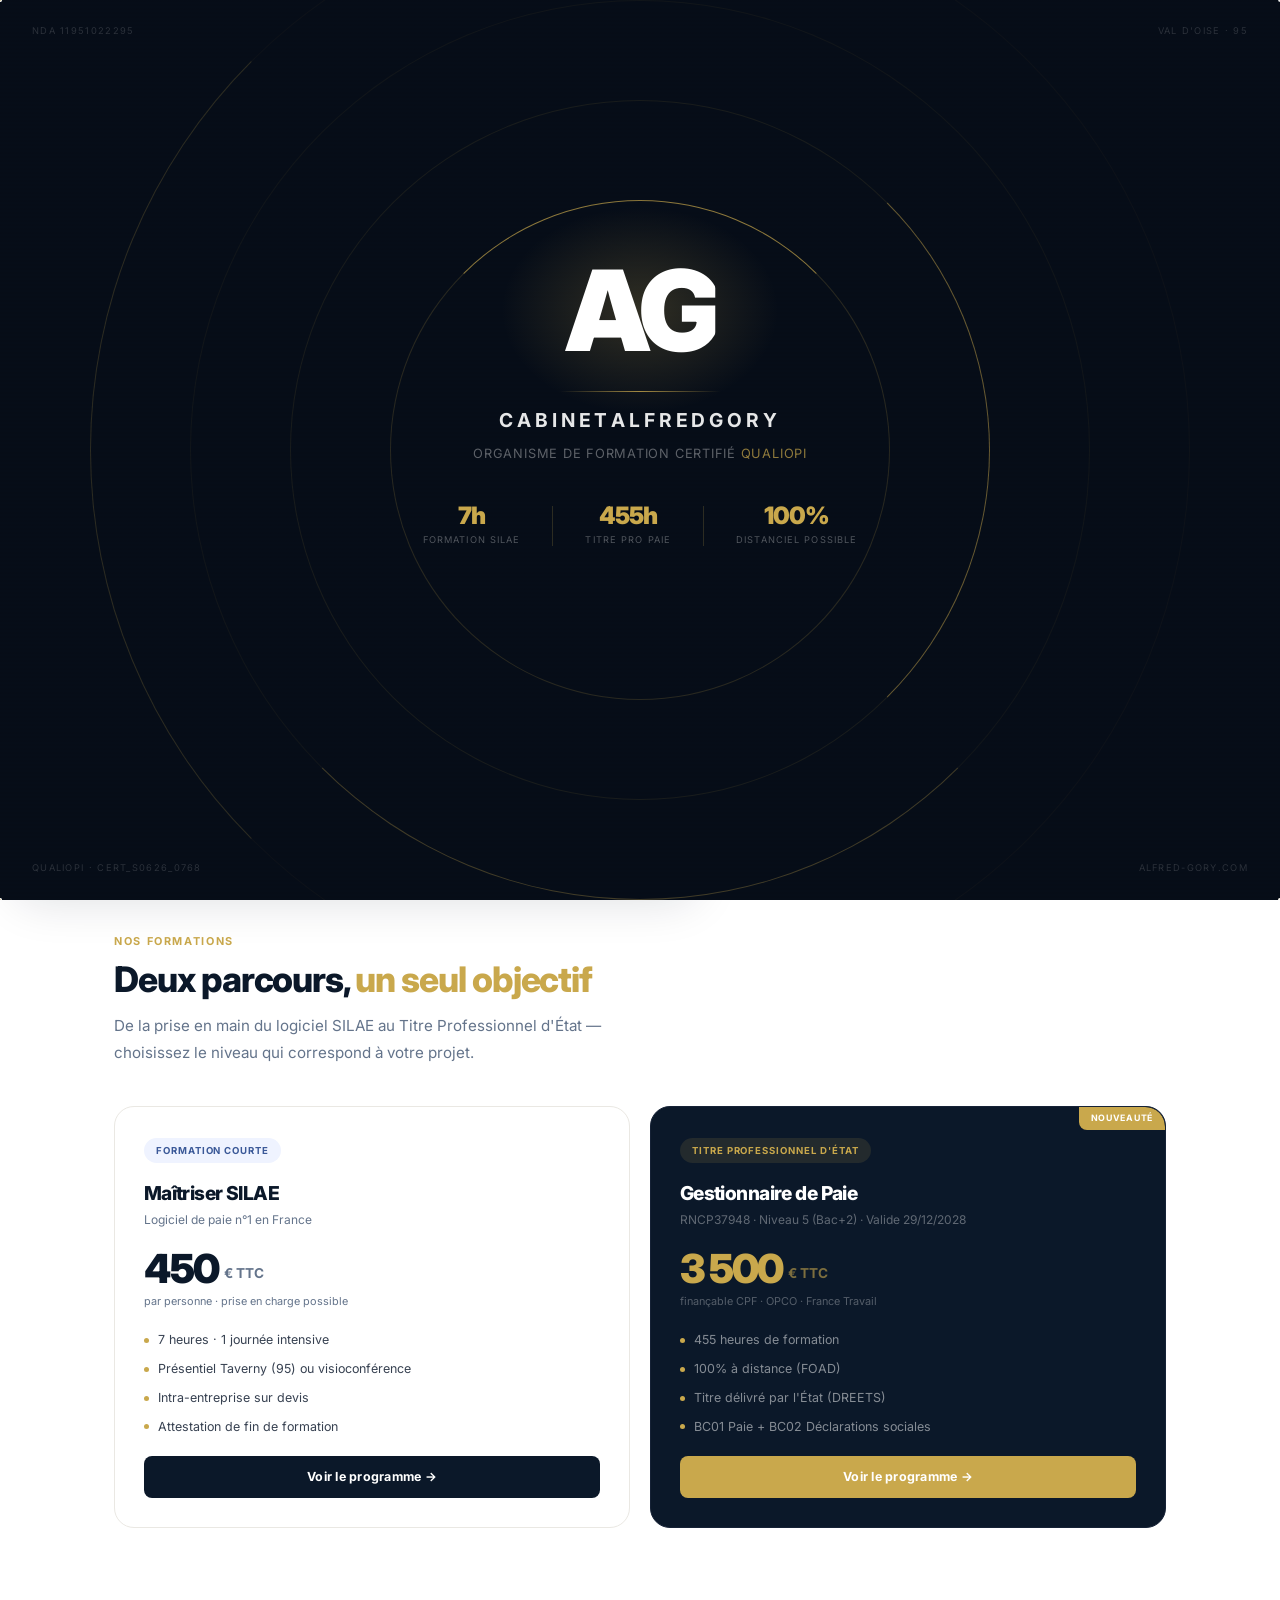
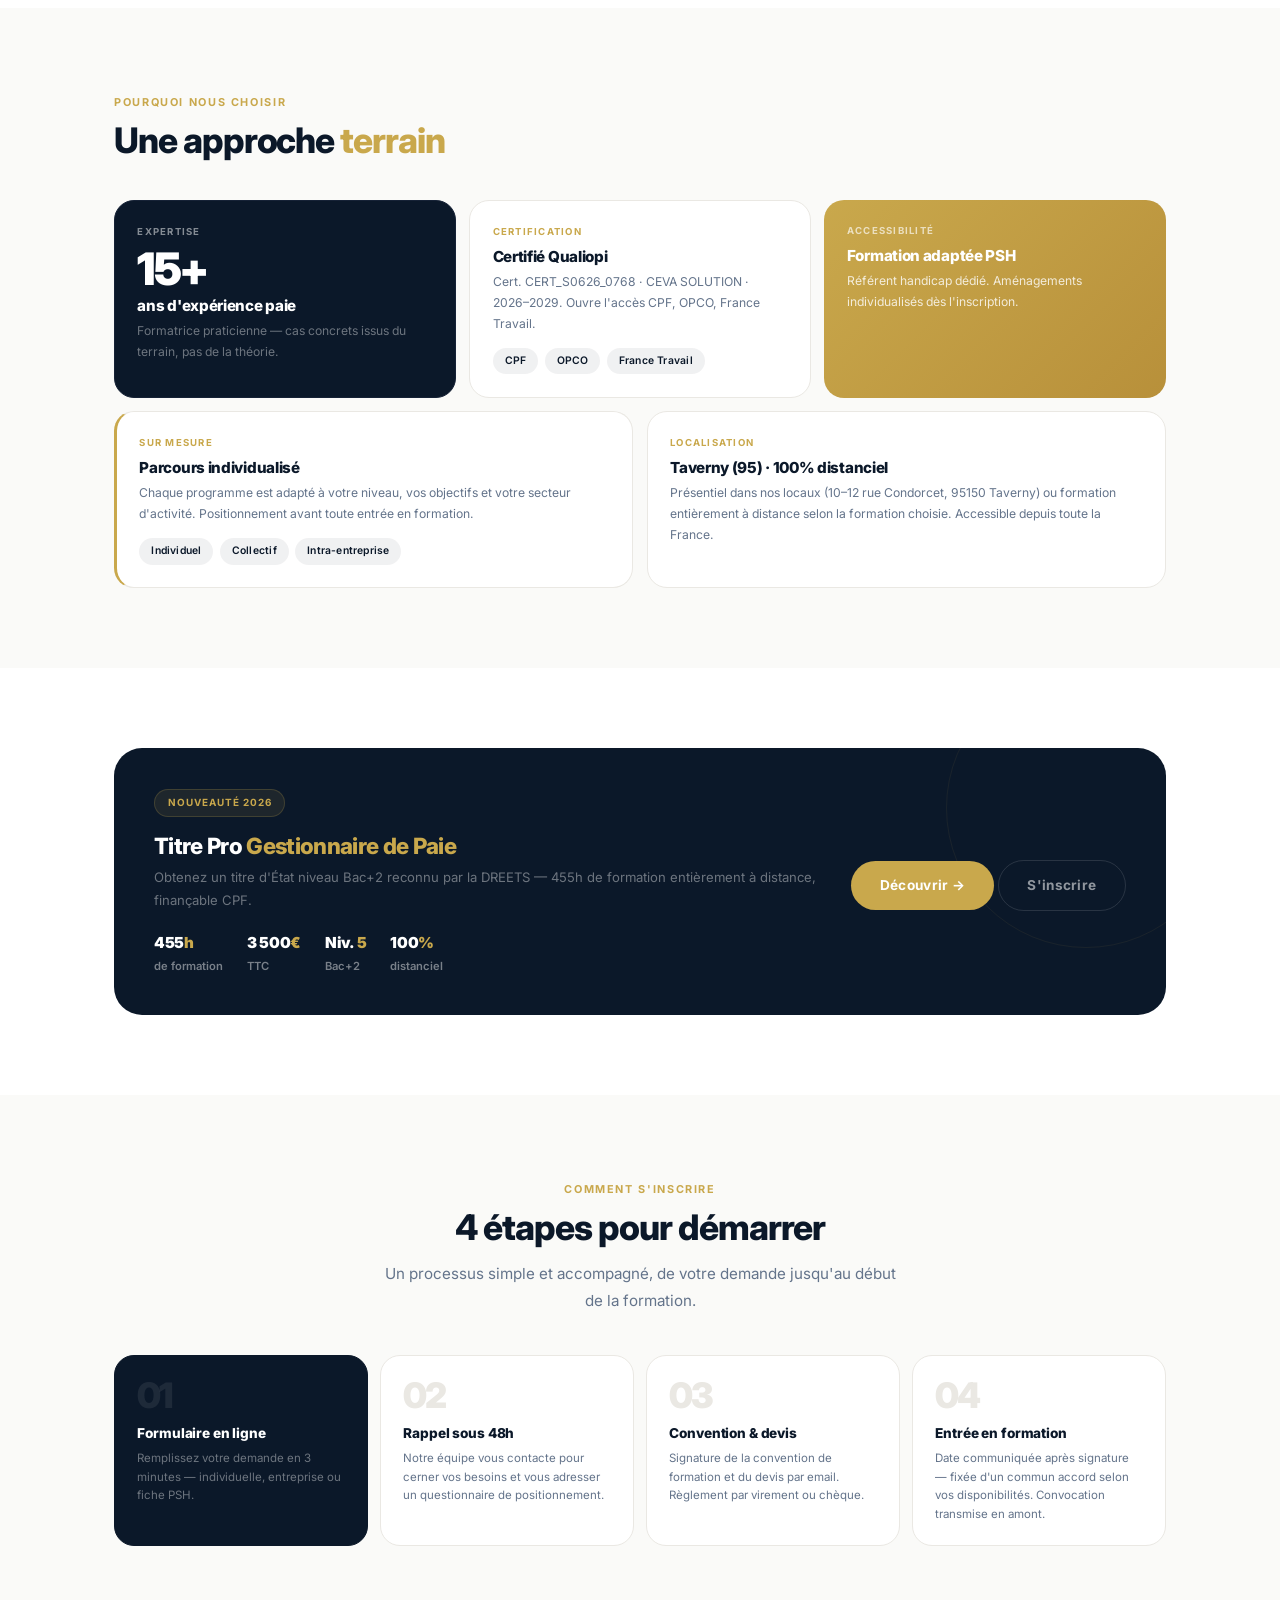
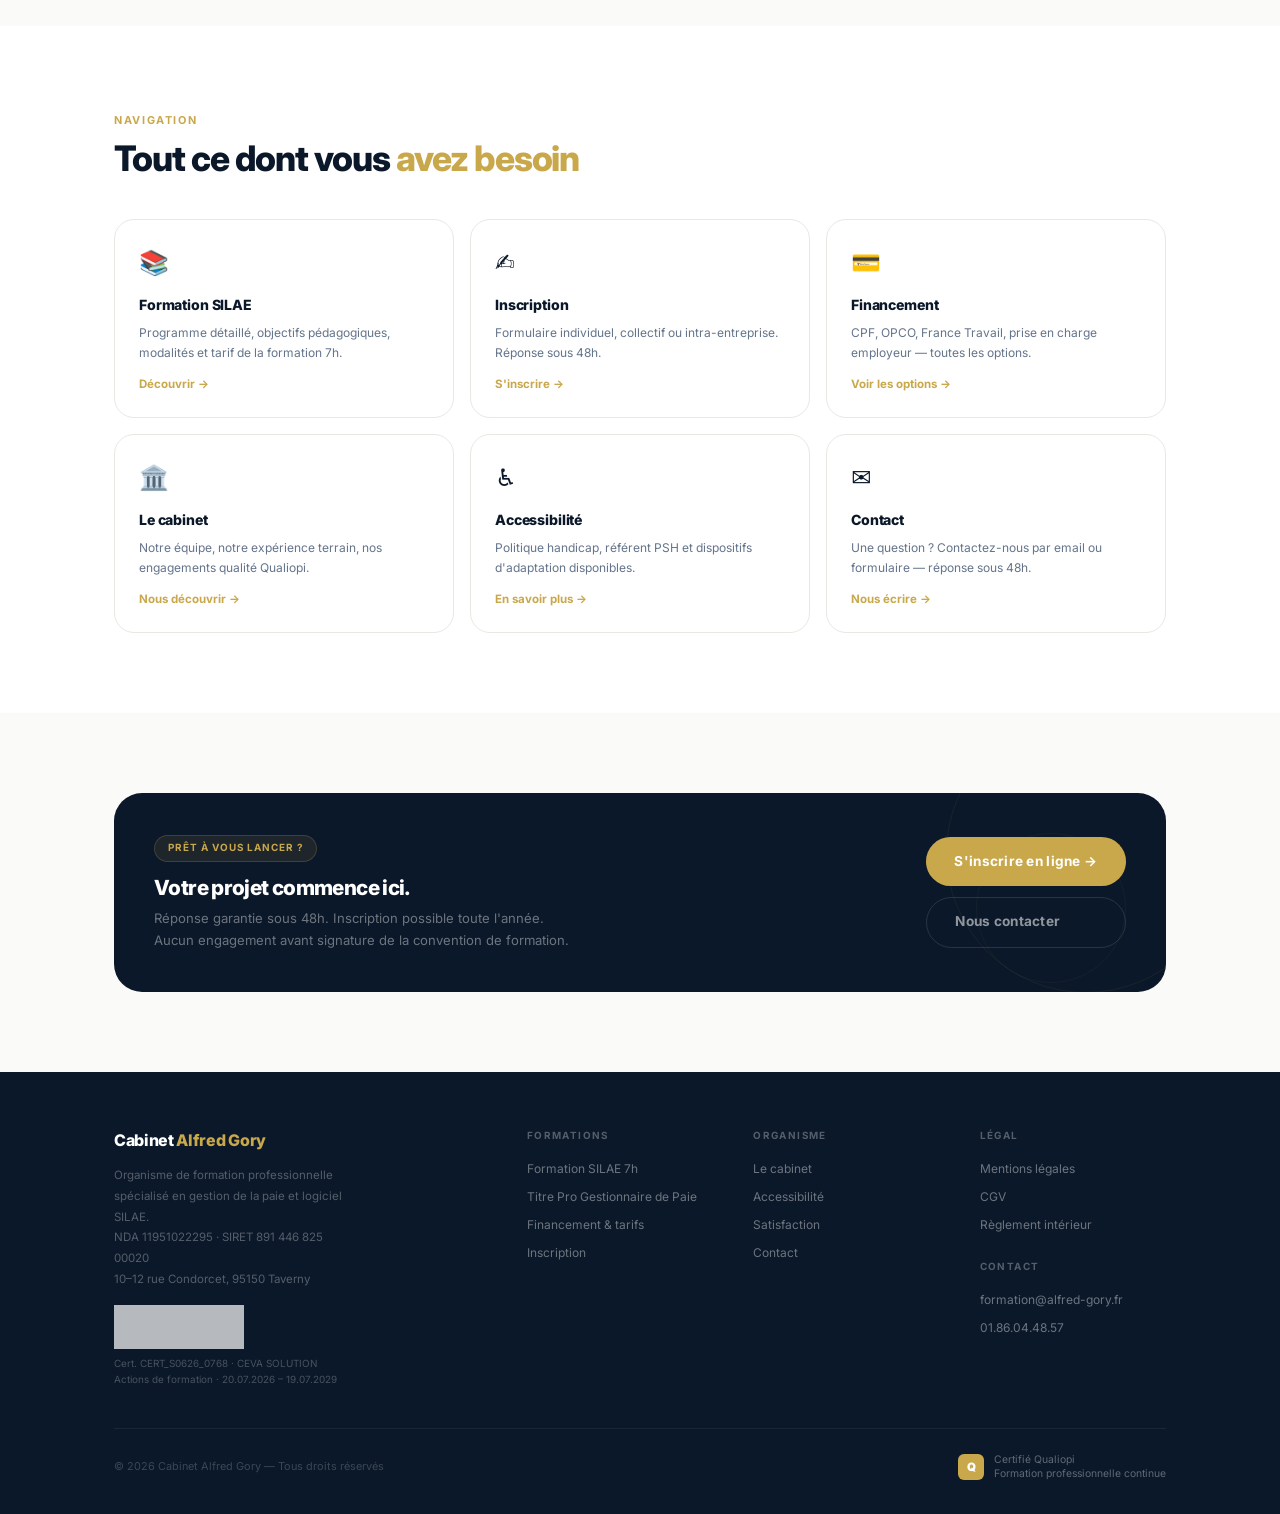
==== commit e89286b8: "Refonte complète V3 — design futuriste cream/navy/gold - Nouveau design system partagé (style.css + " ====
--- a/index.html
+++ b/index.html
@@ -1,951 +1,1054 @@
 <!DOCTYPE html>
 <html lang="fr">
 <head>
-  <meta charset="UTF-8" />
-  <meta name="viewport" content="width=device-width, initial-scale=1.0" />
-  <title>Cabinet Alfred Gory - Formation SILAE et Gestion de la Paie - Taverny (95)</title>
-  <meta name="description" content="Cabinet Alfred Gory, organisme de formation professionnelle a Taverny (Val d Oise). Formation SILAE 7h, maitrise de la paie, presentiel ou classe virtuelle. NDA 11951022295." />
-  <meta name="keywords" content="Cabinet Alfred Gory, formation SILAE, formation gestion de la paie, formation paie Taverny, organisme de formation Val-d-Oise, formation paie 95, alfred gory formation" />
-  <meta name="author" content="Cabinet Alfred Gory" />
-  <meta name="robots" content="index, follow" />
-  <meta name="geo.region" content="FR-95" />
-  <meta name="geo.placename" content="Taverny" />
-  <link rel="canonical" href="https://www.alfred-gory.com/" />
-
-  <!-- Open Graph -->
-  <meta property="og:type" content="website" />
-  <meta property="og:url" content="https://www.alfred-gory.com/" />
-  <meta property="og:title" content="Formation Paie, RH & Droit Social | Cabinet Alfred Gory" />
-  <meta property="og:description" content="Formation SILAE 7h — Maîtrisez la gestion de la paie. Présentiel Taverny (95) ou classe virtuelle. Cabinet Alfred Gory." />
-  <meta property="og:image" content="https://images.unsplash.com/photo-1522071820081-009f0129c71c?auto=format&fit=crop&w=1200&q=80" />
-  <meta property="og:locale" content="fr_FR" />
-  <meta property="og:site_name" content="Cabinet Alfred Gory" />
-
-  <!-- Twitter Card -->
-  <meta name="twitter:card" content="summary_large_image" />
-  <meta name="twitter:title" content="Formation Paie, RH & Droit Social | Cabinet Alfred Gory" />
-  <meta name="twitter:description" content="Formation SILAE 7h — Maîtrisez la gestion de la paie. Présentiel Taverny (95) ou classe virtuelle." />
-  <meta name="twitter:image" content="https://images.unsplash.com/photo-1522071820081-009f0129c71c?auto=format&fit=crop&w=1200&q=80" />
-
-  <link rel="preconnect" href="https://fonts.googleapis.com" />
-  <link rel="preconnect" href="https://fonts.gstatic.com" crossorigin />
-  <link href="https://fonts.googleapis.com/css2?family=Playfair+Display:wght@400;600;700&family=Inter:wght@300;400;500;600;700&display=swap" rel="stylesheet" />
-
+  <meta charset="UTF-8"/>
+  <meta name="viewport" content="width=device-width,initial-scale=1.0"/>
+  <title>Cabinet Alfred Gory — Formation Paie & SILAE | Taverny (95)</title>
+  <meta name="description" content="Cabinet Alfred Gory, organisme de formation certifié Qualiopi. Formation SILAE 7h et Titre Pro Gestionnaire de Paie RNCP37948. Présentiel Taverny (95) ou 100% distanciel. NDA 11951022295."/>
+  <meta name="keywords" content="formation SILAE, formation paie, titre professionnel gestionnaire de paie, organisme formation Val-d-Oise, formation paie Taverny, RNCP37948"/>
+  <meta name="robots" content="index,follow"/>
+  <link rel="canonical" href="https://www.alfred-gory.com/"/>
+  <meta property="og:type" content="website"/>
+  <meta property="og:url" content="https://www.alfred-gory.com/"/>
+  <meta property="og:title" content="Cabinet Alfred Gory — Formation Paie & SILAE"/>
+  <meta property="og:description" content="Organisme de formation certifié Qualiopi. SILAE 7h et Titre Pro Gestionnaire de Paie 455h."/>
+  <meta property="og:locale" content="fr_FR"/>
+  <link rel="preconnect" href="https://fonts.googleapis.com"/>
+  <link rel="preconnect" href="https://fonts.gstatic.com" crossorigin/>
+  <link href="https://fonts.googleapis.com/css2?family=Inter:wght@300;400;500;600;700;800;900&display=swap" rel="stylesheet"/>
+  <link rel="stylesheet" href="style.css"/>
   <style>
-    :root {
-      --primary:      #1e3a5f;
-      --primary-dark: #0f1e35;
-      --primary-mid:  #2563eb;
-      --accent:       #f59e0b;
-      --accent-dark:  #c9a84c;
-      --success:      #059669;
-      --bg:           #ffffff;
-      --bg-alt:       #f8fafc;
-      --bg-warm:      #f7f5f1;
-      --bg-dark:      #0f1e35;
-      --text:         #1e293b;
-      --muted:        #64748b;
-      --border:       #e2e8f0;
-      --shadow:       0 4px 24px rgba(30,58,95,0.10);
-      --shadow-lg:    0 12px 40px rgba(30,58,95,0.15);
+    /* ── INDEX-SPECIFIC OVERRIDES ── */
+    /* Hero canvas */
+    .hero{min-height:580px}
+    .hero canvas{position:absolute;inset:0;width:100%;height:100%;pointer-events:none}
+
+    /* Hero bento grid */
+    .hero-bento{display:grid;grid-template-columns:repeat(12,1fr);grid-template-rows:auto;gap:12px;position:relative;z-index:1}
+    .hbc{background:rgba(255,255,255,.04);border:1px solid rgba(255,255,255,.07);border-radius:18px;padding:1.5rem;position:relative;overflow:hidden;transition:transform .1s linear,background .2s}
+    .hbc:hover{background:rgba(255,255,255,.07)}
+
+    /* Cell layout */
+    .hbc-a{grid-column:span 5;grid-row:span 2;background:rgba(11,24,41,.6);border-color:rgba(201,168,76,.15)}
+    .hbc-b{grid-column:span 2}
+    .hbc-c{grid-column:span 2}
+    .hbc-d{grid-column:span 3;grid-row:span 2;background:rgba(255,255,255,.06);border-color:rgba(255,255,255,.1)}
+    .hbc-e{grid-column:span 5;grid-row:span 2}
+    .hbc-f{grid-column:span 2}
+    .hbc-g{grid-column:span 2;background:rgba(201,168,76,.12);border-color:rgba(201,168,76,.25)}
+
+    /* Cell A - identity */
+    .hbc-a .orb{position:absolute;width:220px;height:220px;border-radius:50%;background:radial-gradient(circle,rgba(201,168,76,.15) 0%,transparent 70%);pointer-events:none;transform:translate(-50%,-50%);transition:left .15s ease,top .15s ease;left:50%;top:50%}
+    .hbc-a-eyebrow{font-size:.6rem;font-weight:700;letter-spacing:.14em;text-transform:uppercase;color:rgba(201,168,76,.7);margin-bottom:1.2rem}
+    .hbc-a-name{font-size:1.8rem;font-weight:900;letter-spacing:-.05em;color:#fff;line-height:1.05;margin-bottom:.5rem}
+    .hbc-a-name strong{color:var(--gold)}
+    .hbc-a-sub{font-size:.8rem;color:rgba(255,255,255,.4);line-height:1.6;margin-bottom:1.5rem}
+    .hbc-a-badge{display:inline-flex;align-items:center;gap:.4rem;background:rgba(201,168,76,.1);border:1px solid rgba(201,168,76,.2);border-radius:100px;padding:.3rem .8rem;font-size:.62rem;font-weight:700;letter-spacing:.12em;text-transform:uppercase;color:var(--gold)}
+    .hbc-a-badge::before{content:'';width:5px;height:5px;border-radius:50%;background:var(--gold);animation:pulse-dot 2s infinite}
+
+    /* Cell stats */
+    .cell-stat-val{font-size:2.4rem;font-weight:900;letter-spacing:-.06em;color:#fff;line-height:1}
+    .cell-stat-val.gold{color:var(--gold)}
+    .cell-stat-unit{font-size:.75rem;font-weight:700;color:rgba(255,255,255,.5);margin-top:.2rem;letter-spacing:.06em;text-transform:uppercase}
+    .cell-stat-label{font-size:.62rem;color:rgba(255,255,255,.3);margin-top:.15rem;font-weight:500}
+    .cell-bar{height:3px;background:rgba(255,255,255,.08);border-radius:2px;margin-top:.85rem;overflow:hidden}
+    .cell-bar-fill{height:100%;background:var(--gold);border-radius:2px;width:0;transition:width 1.2s cubic-bezier(.4,0,.2,1)}
+
+    /* Cell D - formation card */
+    .hbc-d-tag{font-size:.6rem;font-weight:700;letter-spacing:.12em;text-transform:uppercase;color:var(--gold);margin-bottom:.8rem}
+    .hbc-d-title{font-size:1.1rem;font-weight:900;color:#fff;letter-spacing:-.03em;margin-bottom:.35rem}
+    .hbc-d-meta{font-size:.68rem;color:rgba(255,255,255,.35);margin-bottom:.9rem;line-height:1.5}
+    .hbc-d-list{display:flex;flex-direction:column;gap:.35rem;margin-bottom:1.1rem}
+    .hbc-d-list li{font-size:.72rem;color:rgba(255,255,255,.5);padding-left:.85rem;position:relative}
+    .hbc-d-list li::before{content:'';position:absolute;left:0;top:.5em;width:4px;height:4px;border-radius:50%;background:var(--gold)}
+    .hbc-d-cta{display:block;text-align:center;background:var(--gold);color:#fff;font-size:.72rem;font-weight:700;padding:.65rem;border-radius:.65rem;transition:all .2s;letter-spacing:.03em}
+    .hbc-d-cta:hover{background:#b8903a;transform:translateY(-1px)}
+
+    /* Cell E - quiz */
+    .quiz-label{font-size:.6rem;font-weight:700;letter-spacing:.12em;text-transform:uppercase;color:rgba(255,255,255,.35);margin-bottom:.6rem}
+    .quiz-question{font-size:.85rem;font-weight:700;color:#fff;line-height:1.5;margin-bottom:.9rem}
+    .quiz-choices{display:flex;flex-direction:column;gap:.4rem}
+    .quiz-btn{background:rgba(255,255,255,.06);border:1px solid rgba(255,255,255,.1);color:rgba(255,255,255,.65);font-size:.72rem;font-weight:500;padding:.6rem .8rem;border-radius:.6rem;text-align:left;cursor:pointer;transition:all .15s;font-family:inherit}
+    .quiz-btn:hover:not(:disabled){background:rgba(255,255,255,.1);border-color:rgba(255,255,255,.18);color:#fff}
+    .quiz-btn.correct{background:rgba(5,150,105,.15);border-color:rgba(5,150,105,.3);color:#34d399}
+    .quiz-btn.wrong{background:rgba(185,28,28,.1);border-color:rgba(185,28,28,.2);color:#f87171}
+    .quiz-result{font-size:.72rem;font-weight:600;margin-top:.65rem;height:1.2em}
+    .quiz-next{margin-top:.6rem;background:transparent;border:1px solid rgba(255,255,255,.1);color:rgba(255,255,255,.5);font-size:.68rem;font-weight:600;padding:.45rem .9rem;border-radius:.5rem;cursor:pointer;font-family:inherit;transition:all .2s}
+    .quiz-next:hover{border-color:rgba(255,255,255,.25);color:#fff}
+
+    /* Cell G */
+    .hbc-g-text{font-size:.65rem;color:rgba(255,255,255,.45);margin-bottom:.8rem;line-height:1.6}
+    .hbc-g-cta{display:block;text-align:center;background:rgba(255,255,255,.9);color:var(--navy);font-size:.72rem;font-weight:800;padding:.65rem;border-radius:.65rem;margin-bottom:.5rem;transition:all .2s;letter-spacing:.02em}
+    .hbc-g-cta:hover{background:#fff}
+    .hbc-g-link{display:block;text-align:center;font-size:.68rem;color:rgba(255,255,255,.35);transition:color .2s}
+    .hbc-g-link:hover{color:rgba(255,255,255,.7)}
+
+    /* Formations grid */
+    .formations-grid{display:grid;grid-template-columns:1fr 1fr;gap:1.25rem}
+
+    /* Nav cards */
+    .nav-cards{display:grid;grid-template-columns:repeat(3,1fr);gap:1rem}
+    .nav-card{background:var(--white);border:1px solid var(--border);border-radius:var(--r-lg);padding:1.5rem;transition:all var(--transition);display:block}
+    .nav-card:hover{border-color:var(--navy);box-shadow:var(--shadow-lg);transform:translateY(-2px)}
+    .nav-card-icon{font-size:1.5rem;margin-bottom:.75rem;display:block}
+    .nav-card-title{font-size:.88rem;font-weight:800;color:var(--navy);margin-bottom:.4rem;letter-spacing:-.01em}
+    .nav-card-desc{font-size:.75rem;color:var(--slate);line-height:1.65;margin-bottom:.75rem}
+    .nav-card-arrow{font-size:.72rem;font-weight:700;color:var(--gold)}
+
+    /* Why grid */
+    .why-bento{display:grid;grid-template-columns:repeat(2,1fr);gap:1rem}
+    .why-item{background:var(--white);border:1px solid var(--border);border-radius:var(--r-lg);padding:1.5rem;transition:all var(--transition)}
+    .why-item:hover{border-left:3px solid var(--gold);box-shadow:var(--shadow)}
+    .why-item:first-child{grid-column:span 2;background:var(--navy);border-color:var(--navy)}
+    .why-item:first-child h3{color:var(--white)}
+    .why-item:first-child p{color:rgba(255,255,255,.45)}
+    .why-icon{font-size:1.3rem;margin-bottom:.65rem}
+    .why-item h3{font-size:.92rem;font-weight:800;color:var(--navy);margin-bottom:.4rem;letter-spacing:-.015em}
+    .why-item p{font-size:.78rem;color:var(--slate);line-height:1.7}
+
+    /* Titre Pro band */
+    .tp-band{background:var(--navy);border-radius:var(--r-xl);padding:2.5rem;display:grid;grid-template-columns:1fr auto;gap:2rem;align-items:center;margin:0;position:relative;overflow:hidden}
+    .tp-band::before{content:'';position:absolute;right:-60px;top:-80px;width:280px;height:280px;border-radius:50%;border:1px solid rgba(201,168,76,.08)}
+    .tp-band-left{position:relative;z-index:1}
+    .tp-band-right{position:relative;z-index:1;flex-shrink:0}
+    .tp-band h2{color:#fff;font-size:1.4rem;margin-bottom:.5rem}
+    .tp-band h2 .accent{color:var(--gold)}
+    .tp-band p{color:rgba(255,255,255,.4);font-size:.82rem;line-height:1.75}
+    .tp-specs{display:flex;gap:1.5rem;margin-top:1.2rem;flex-wrap:wrap}
+    .tp-spec{font-size:.7rem;font-weight:600;color:rgba(255,255,255,.45)}
+    .tp-spec strong{display:block;font-size:.95rem;font-weight:900;color:#fff;letter-spacing:-.02em;margin-bottom:.15rem}
+    .tp-spec strong em{color:var(--gold);font-style:normal}
+
+    @media(max-width:900px){
+      .hero-bento{grid-template-columns:repeat(6,1fr)}
+      .hbc-a{grid-column:span 6;grid-row:auto}
+      .hbc-b,.hbc-c,.hbc-f,.hbc-g{grid-column:span 3}
+      .hbc-d{grid-column:span 6;grid-row:auto}
+      .hbc-e{grid-column:span 6;grid-row:auto}
     }
-
-    * { margin: 0; padding: 0; box-sizing: border-box; }
-    html { scroll-behavior: smooth; }
-    body { font-family: 'Inter', sans-serif; background: var(--bg); color: var(--text); overflow-x: hidden; }
-
-    ::-webkit-scrollbar { width: 6px; }
-    ::-webkit-scrollbar-track { background: var(--bg-alt); }
-    ::-webkit-scrollbar-thumb { background: var(--accent-dark); border-radius: 3px; }
-
-    /* BARRE DE PROGRESSION */
-    #read-progress {
-      position: fixed; top: 0; left: 0; height: 3px; z-index: 9999;
-      background: linear-gradient(90deg, var(--accent-dark), var(--accent), var(--accent-dark));
-      width: 0%; transition: width 0.1s linear;
-      box-shadow: 0 0 8px rgba(245,158,11,0.5);
+    @media(max-width:600px){
+      .hero-bento{grid-template-columns:1fr 1fr}
+      .hbc-a,.hbc-d,.hbc-e{grid-column:span 2}
+      .formations-grid{grid-template-columns:1fr}
+      .nav-cards{grid-template-columns:1fr 1fr}
+      .why-bento{grid-template-columns:1fr}
+      .why-item:first-child{grid-column:span 1}
+      .tp-band{grid-template-columns:1fr}
+      .tp-band-right{display:flex;gap:.5rem}
     }
-
-    /* TOP BAR */
-    #topbar {
-      position: fixed; top: 0; left: 0; right: 0; z-index: 1100;
-      background: var(--primary-dark);
-      border-bottom: 1px solid rgba(201,168,76,0.25);
-      overflow: hidden;
-    }
-    #topbar-inner {
-      display: flex; align-items: center; justify-content: center;
-      flex-wrap: wrap; gap: 0 0.8rem;
-      padding: 0.35rem 1rem;
-      font-size: 0.72rem; white-space: nowrap;
-    }
-    .tb-item { color: rgba(255,255,255,0.7); font-weight: 500; }
-    .tb-sep { color: rgba(201,168,76,0.5); font-size: 0.6rem; }
-    .tb-link { color: var(--accent-dark); font-weight: 700; text-decoration: none; transition: color 0.2s; }
-    .tb-link:hover { color: var(--accent); }
-    @media(max-width:640px){
-      #topbar-inner { gap: 0 0.5rem; }
-      .tb-sep:nth-child(4),.tb-item:nth-child(5),.tb-sep:nth-child(6),.tb-item:nth-child(7) { display: none; }
-    }
-    nav { top: 30px; }
-
-    /* NAV */
-    nav {
-      position: fixed; left: 0; right: 0; z-index: 1000;
-      padding: 0 3rem;
-      height: 72px;
-      display: flex; justify-content: space-between; align-items: center;
-      background: rgba(255,255,255,0.97);
-      backdrop-filter: blur(24px);
-      border-bottom: 1px solid transparent;
-      box-shadow: none;
-      transition: all 0.4s;
-    }
-    nav.scrolled {
-      border-bottom-color: rgba(30,58,95,0.08);
-      box-shadow: 0 4px 32px rgba(30,58,95,0.07);
-    }
-    .logo {
-      font-family: 'Playfair Display', serif;
-      font-size: 1.2rem; color: var(--primary);
-      font-weight: 700; text-decoration: none;
-    }
-    .logo span { color: var(--accent-dark); }
-    .nav-links { display: flex; list-style: none; gap: 0; }
-    .nav-links a {
-      color: var(--muted); font-size: 0.8rem; font-weight: 500;
-      text-decoration: none; transition: color 0.2s;
-      padding: 0.5rem 0.9rem; position: relative; letter-spacing: 0.03em;
-    }
-    .nav-links a::after {
-      content: ''; position: absolute; bottom: 0; left: 0.9rem; right: 0.9rem;
-      height: 2px; background: var(--accent-dark);
-      transform: scaleX(0); transition: transform 0.25s;
-    }
-    .nav-links a:hover, .nav-links a.active { color: var(--primary); }
-    .nav-links a:hover::after, .nav-links a.active::after { transform: scaleX(1); }
-    .nav-cta {
-      background: var(--accent-dark); color: #fff;
-      padding: 0.6rem 1.3rem; border-radius: 6px;
-      font-size: 0.8rem; font-weight: 700; text-decoration: none;
-      transition: all 0.2s; letter-spacing: 0.04em;
-      box-shadow: 0 2px 12px rgba(201,168,76,0.3);
-    }
-    .nav-cta:hover { background: var(--accent); transform: translateY(-1px); box-shadow: 0 4px 20px rgba(201,168,76,0.4); }
-    .hamburger { display: none; flex-direction: column; gap: 5px; cursor: pointer; padding: 4px; }
-    .hamburger span { width: 22px; height: 2px; background: var(--primary); border-radius: 2px; transition: all 0.3s; }
-    @media(max-width:900px){
-      .nav-links, .nav-cta { display: none; }
-      .hamburger { display: flex; }
-      nav { padding: 0 1.5rem; }
-      nav { height: 60px; top: 28px; }
-    }
-
-    /* MOBILE MENU */
-    .mobile-menu {
-      display: none; position: fixed; top: 0; left: 0; right: 0; bottom: 0;
-      background: rgba(255,255,255,0.98); backdrop-filter: blur(20px);
-      z-index: 999; flex-direction: column; align-items: center; justify-content: center; gap: 2rem;
-    }
-    .mobile-menu.open { display: flex; }
-    .mobile-menu a { font-size: 1.3rem; color: var(--primary); font-family: 'Playfair Display', serif; text-decoration: none; font-weight: 600; }
-    .mobile-menu a:hover { color: var(--accent-dark); }
-    .mobile-close { position: absolute; top: 1.5rem; right: 1.5rem; font-size: 1.5rem; cursor: pointer; color: var(--muted); background: none; border: none; }
-
-    /* HERO BENTO GRID */
-    .hero {
-      min-height: 100vh; position: relative; overflow: hidden;
-      background: #f7f5f1; padding-top: 98px;
-      display: flex; align-items: center; justify-content: center;
-    }
-    #heroCanvas {
-      position: absolute; inset: 0; z-index: 0;
-      pointer-events: none; width: 100%; height: 100%;
-    }
-    .bento {
-      position: relative; z-index: 2;
-      display: grid;
-      grid-template-columns: 2fr 1fr 1fr;
-      grid-template-rows: 1fr 1fr 1fr;
-      gap: 14px;
-      width: min(1160px, 96vw);
-      height: min(680px, 80vh);
-      padding: 0;
-    }
-    .bento-cell {
-      border-radius: 18px; padding: 1.8rem;
-      position: relative; overflow: hidden;
-      transition: box-shadow .3s;
-      will-change: transform;
-    }
-    .bento-cell:hover { box-shadow: 0 20px 60px rgba(0,0,0,0.4); }
-
-    /* A */
-    .bcA {
-      grid-column: 1; grid-row: 1 / 3;
-      background: #fff; border: 1px solid rgba(30,58,95,0.1);
-      display: flex; flex-direction: column; justify-content: space-between;
-    }
-    .bc-orb {
-      position: absolute; width: 280px; height: 280px; border-radius: 50%;
-      background: radial-gradient(circle, rgba(201,168,76,0.1) 0%, transparent 70%);
-      top: -60px; right: -60px; transition: left .4s ease, top .4s ease; pointer-events: none;
-    }
-    .bcA-eyebrow {
-      font-size: 0.6rem; color: var(--accent-dark); font-weight: 700;
-      letter-spacing: 0.14em; text-transform: uppercase; opacity: 0.7;
-    }
-    .bcA-name {
-      font-family: 'Playfair Display', serif;
-      font-size: clamp(1.6rem, 2.5vw, 2.4rem);
-      color: var(--primary); line-height: 1.15; font-weight: 400; margin-top: auto;
-    }
-    .bcA-name strong { font-weight: 700; color: var(--accent-dark); display: block; }
-    .bcA-sub { font-size: 0.78rem; color: var(--muted); line-height: 1.7; margin-top: 0.6rem; }
-    .bcA-content { display: flex; flex-direction: column; height: 100%; }
-    .bcA-qualiopi {
-      display: inline-flex; align-items: center; gap: 0.5rem;
-      background: rgba(201,168,76,0.08); border: 1px solid rgba(201,168,76,0.25);
-      padding: 0.35rem 0.8rem; border-radius: 50px;
-      font-size: 0.65rem; color: var(--accent-dark); font-weight: 700;
-      letter-spacing: 0.1em; text-transform: uppercase;
-      position: absolute; bottom: 1.8rem; right: 1.8rem;
-    }
-    .qbadge-dot { width:6px; height:6px; border-radius:50%; background:var(--accent-dark); animation: bdot 2s infinite; }
-    @keyframes bdot { 0%,100%{opacity:1} 50%{opacity:0.2} }
-
-    /* B */
-    .bcB {
-      grid-column: 2; grid-row: 1;
-      background: var(--accent-dark);
-      display: flex; flex-direction: column; justify-content: space-between;
-    }
-    /* C */
-    .bcC {
-      grid-column: 3; grid-row: 1;
-      background: var(--primary); border: none;
-      display: flex; flex-direction: column; justify-content: flex-end;
-    }
-    .bstat-label { font-size: 0.65rem; color: rgba(255,255,255,0.55); text-transform: uppercase; letter-spacing: 0.1em; font-weight: 600; }
-    .bcB .bstat-label { color: rgba(11,22,40,0.55); }
-    .bstat-num {
-      font-family: 'Playfair Display', serif; font-size: clamp(2.8rem, 4vw, 4rem);
-      font-weight: 700; color: #fff; line-height: 1; display: block;
-    }
-    .bcB .bstat-num { color: #0b1628; }
-    .bstat-unit { font-size: 1.6rem; font-weight: 700; color: rgba(255,255,255,0.6); }
-    .bcB .bstat-unit { color: rgba(11,22,40,0.45); }
-    .bstat-unit-sm { font-size: 2rem; font-weight: 700; color: var(--accent-dark); }
-    .bstat-bar { height: 3px; background: rgba(11,22,40,0.12); border-radius: 2px; margin-top: 0.5rem; overflow: hidden; }
-    .bstat-fill { height: 100%; background: rgba(11,22,40,0.35); border-radius: 2px; width: 0%; transition: width 1.5s ease; }
-
-    /* D */
-    .bcD {
-      grid-column: 2 / 4; grid-row: 2;
-      background: #fff; border: 1px solid rgba(201,168,76,0.25);
-      display: flex; flex-direction: column; justify-content: space-between;
-    }
-    .bcD-tag {
-      display: inline-block; background: rgba(201,168,76,0.1); border: 1px solid rgba(201,168,76,0.3);
-      color: var(--accent-dark); font-size: 0.6rem; font-weight: 700; letter-spacing: 0.1em;
-      text-transform: uppercase; padding: 0.22rem 0.65rem; border-radius: 4px;
-      width: fit-content; margin-bottom: 0.5rem;
-    }
-    .bcD-title {
-      font-family: 'Playfair Display', serif; font-size: 1.3rem; color: var(--primary);
-      font-weight: 700; line-height: 1.2; margin-bottom: 0.3rem;
-    }
-    .bcD-meta { font-size: 0.7rem; color: var(--muted); margin-bottom: 0.7rem; }
-    .bcD-list { list-style: none; display: flex; flex-direction: column; gap: 0.3rem; margin-bottom: 0.8rem; }
-    .bcD-list li { font-size: 0.72rem; color: var(--muted); display: flex; align-items: center; gap: 0.4rem; }
-    .bcD-list li::before { content: '—'; color: var(--accent-dark); font-weight: 700; }
-    .bcD-cta {
-      display: inline-block; background: var(--primary); color: #fff;
-      padding: 0.6rem 1.3rem; border-radius: 8px; font-size: 0.78rem; font-weight: 700;
-      text-decoration: none; letter-spacing: 0.03em; width: fit-content;
-      transition: background .2s, transform .3s;
-    }
-    .bcD-cta:hover { background: var(--primary-mid); }
-
-    /* E */
-    .bcE {
-      grid-column: 1; grid-row: 3;
-      background: #eeeae2; border: none;
-      display: flex; flex-direction: column; gap: 0.6rem;
-    }
-    .bcE-label { font-size: 0.62rem; color: var(--muted); text-transform: uppercase; letter-spacing: 0.12em; font-weight: 700; }
-    .bcE-question { font-family: 'Playfair Display', serif; font-size: 1rem; color: var(--primary); font-weight: 700; line-height: 1.3; }
-    .bcE-choices { display: flex; flex-direction: column; gap: 0.4rem; margin-top: 0.2rem; }
-    .bcE-btn {
-      background: #fff; border: 1px solid rgba(30,58,95,0.12); border-radius: 8px;
-      padding: 0.5rem 0.8rem; font-size: 0.74rem; color: var(--primary);
-      cursor: pointer; text-align: left; font-family: 'Inter',sans-serif;
-      transition: background .15s, border-color .15s; line-height: 1.4;
-    }
-    .bcE-btn:hover:not(:disabled) { background: rgba(30,58,95,0.04); border-color: var(--primary); }
-    .bcE-btn:disabled { cursor: default; }
-    .bcE-correct { background: #f0fdf4 !important; border-color: #22c55e !important; color: #15803d !important; }
-    .bcE-wrong { background: #fef2f2 !important; border-color: #ef4444 !important; color: #b91c1c !important; }
-    .bcE-result { font-size: 0.75rem; font-weight: 600; }
-    .bcE-next { background: none; border: none; color: var(--accent-dark); font-size: 0.75rem; font-weight: 700; cursor: pointer; text-align: left; font-family: 'Inter',sans-serif; padding: 0; }
-
-    /* F */
-    .bcF {
-      grid-column: 2; grid-row: 3;
-      background: #e8e3d8; border: none;
-      display: flex; flex-direction: column; justify-content: flex-end;
-    }
-    .bcF .bstat-label { color: var(--muted); }
-    .bcF .bstat-num { color: var(--primary); }
-    .bcF .bstat-unit { color: var(--accent-dark); }
-
-    /* G */
-    .bcG {
-      grid-column: 3; grid-row: 3;
-      background: var(--accent-dark);
-      display: flex; flex-direction: column; justify-content: space-between; gap: 0.8rem;
-    }
-    .bcG-text { font-size: 0.68rem; color: rgba(11,22,40,0.5); text-transform: uppercase; letter-spacing: 0.1em; font-weight: 600; }
-    .bcG-btn {
-      display: block; background: var(--primary); color: #fff;
-      padding: 0.75rem 1rem; border-radius: 10px; font-size: 0.78rem; font-weight: 700;
-      text-decoration: none; text-align: center; letter-spacing: 0.03em;
-      transition: background .2s, transform .3s;
-    }
-    .bcG-btn:hover { background: var(--primary-mid); }
-    .bcG-link { font-size: 0.72rem; color: rgba(11,22,40,0.5); text-decoration: none; font-weight: 600; text-align: center; }
-    .bcG-link:hover { color: var(--primary); }
-
-    .bcH { display: none; }
-
-    @media(max-width:900px){
-      .hero { padding-top: 88px; min-height: auto; padding-bottom: 2rem; }
-      .bento { grid-template-columns: 1fr 1fr; grid-template-rows: auto; height: auto; gap: 10px; padding: 1rem; }
-      .bcA { grid-column: 1 / 3; grid-row: auto; min-height: 200px; }
-      .bcB,.bcC { grid-column: auto; grid-row: auto; min-height: 120px; }
-      .bcD { grid-column: 1 / 3; grid-row: auto; }
-      .bcE { grid-column: 1 / 3; grid-row: auto; }
-      .bcF { grid-column: 1; grid-row: auto; min-height: 120px; }
-      .bcG { grid-column: 2; grid-row: auto; }
-      .bstat-num { font-size: 2.4rem; }
-      .bcA-name { font-size: 1.6rem; }
-      .bcA-qualiopi { position: static; margin-top: 1rem; align-self: flex-start; }
-      .tilt-cell { transform: none !important; }
-    }
-    @media(max-width:540px){
-      .bento { grid-template-columns: 1fr; }
-      .bcA,.bcB,.bcC,.bcD,.bcE,.bcF,.bcG { grid-column: 1; }
-      .bstat-num { font-size: 2rem; }
-    }
-
-    .mag-btn { display: inline-block; }
-
-    /* CERTIFICATIONS STRIP */
-    .cert-strip {
-      background: #fff; border-bottom: 1px solid var(--border);
-      padding: 1.2rem 2rem;
-    }
-    .cert-strip-inner {
-      display: flex; align-items: center; justify-content: center;
-      flex-wrap: wrap; gap: 1.5rem 3rem; max-width: 1100px; margin: 0 auto;
-    }
-    .cert-item {
-      display: flex; align-items: center; gap: 0.6rem;
-      opacity: 0.7; transition: opacity 0.2s; cursor: default;
-    }
-    .cert-item:hover { opacity: 1; }
-    .cert-item-text div:first-child { font-size: 0.62rem; color: var(--accent-dark); font-weight: 700; letter-spacing: 0.1em; text-transform: uppercase; }
-    .cert-item-text div:last-child { font-size: 0.78rem; color: var(--primary); font-weight: 600; }
-    .cert-sep { width: 1px; height: 2rem; background: var(--border); flex-shrink: 0; }
-
-    /* NAVIGATION GRID */
-    .nav-grid-section {
-      padding: 4rem 2rem;
-      background: var(--bg-warm);
-    }
-    .nav-grid-section .container { max-width: 1100px; margin: 0 auto; }
-    .nav-grid-title {
-      text-align: center;
-      font-family: 'Playfair Display', serif;
-      font-size: clamp(1.4rem, 3vw, 2rem);
-      color: var(--primary); margin-bottom: 0.5rem; font-weight: 700;
-    }
-    .nav-grid-sub {
-      text-align: center; color: var(--muted); font-size: 0.9rem;
-      margin-bottom: 2.5rem;
-    }
-    .nav-grid {
-      display: grid;
-      grid-template-columns: repeat(3, 1fr);
-      gap: 1.5rem;
-    }
-    @media(max-width:800px){ .nav-grid { grid-template-columns: repeat(2, 1fr); } }
-    @media(max-width:480px){ .nav-grid { grid-template-columns: 1fr; } }
-    .nav-card {
-      background: #fff; border: 1px solid var(--border); border-radius: 16px;
-      padding: 2rem 1.5rem; text-decoration: none;
-      display: flex; flex-direction: column; gap: 0.8rem;
-      transition: transform 0.3s, box-shadow 0.3s, border-color 0.3s;
-      box-shadow: var(--shadow);
-    }
-    .nav-card:hover {
-      transform: translateY(-5px); box-shadow: var(--shadow-lg);
-      border-color: rgba(201,168,76,0.4);
-    }
-    .nav-card-icon { font-size: 2rem; }
-    .nav-card-title {
-      font-family: 'Playfair Display', serif;
-      font-size: 1.05rem; color: var(--primary); font-weight: 700;
-    }
-    .nav-card-desc { font-size: 0.82rem; color: var(--muted); line-height: 1.6; }
-    .nav-card-arrow {
-      font-size: 0.8rem; color: var(--accent-dark); font-weight: 700;
-      margin-top: auto;
-    }
-
-    /* POURQUOI */
-    .section-wrap { padding: 5rem 2rem; }
-    .section-wrap.alt { background: var(--bg-alt); }
-    .container { max-width: 1200px; margin: 0 auto; }
-    .section-eyebrow {
-      font-size: 0.72rem; font-weight: 700; letter-spacing: 0.15em; text-transform: uppercase;
-      color: var(--accent-dark); margin-bottom: 0.8rem; display: block;
-    }
-    .section-title {
-      font-family: 'Playfair Display', serif;
-      font-size: clamp(1.6rem, 3vw, 2.4rem); color: var(--primary);
-      font-weight: 700; line-height: 1.25; margin-bottom: 1rem;
-    }
-    .section-title span { color: var(--accent-dark); }
-    .section-sub { color: var(--muted); font-size: 1rem; line-height: 1.7; max-width: 600px; }
-    .section-line { width: 48px; height: 3px; background: var(--accent-dark); border-radius: 2px; margin: 1rem 0; }
-    .section-header-center { text-align: center; }
-    .section-header-center .section-line { margin: 1rem auto; }
-    .section-header-center .section-sub { margin: 0 auto; }
-
-    .why-grid { display: grid; grid-template-columns: repeat(auto-fit, minmax(220px,1fr)); gap: 1.5rem; margin-top: 3rem; }
-    .why-item {
-      background: #fff; border: 1px solid var(--border); border-radius: 16px;
-      padding: 2rem; text-align: center; transition: transform 0.3s, box-shadow 0.3s;
-      box-shadow: var(--shadow);
-    }
-    .why-item:hover { transform: translateY(-4px); box-shadow: var(--shadow-lg); border-color: rgba(201,168,76,0.3); }
-    .why-icon { font-size: 2.5rem; margin-bottom: 1rem; display: block; }
-    .why-item h3 { font-family: 'Playfair Display', serif; color: var(--primary); font-size: 1.05rem; margin-bottom: 0.6rem; }
-    .why-item p { font-size: 0.83rem; color: var(--muted); line-height: 1.7; }
-
-    @media(max-width:600px){
-      .why-grid { grid-template-columns: 1fr; gap: 1rem; }
-      .section-wrap { padding: 3rem 1.2rem; }
-    }
-
-    /* FOOTER */
-    footer { background: var(--primary-dark); }
-    .footer-top {
-      display: grid; grid-template-columns: 2fr 1fr 1fr 1fr; gap: 3rem;
-      padding: 4rem 3rem 3rem; max-width: 1200px; margin: 0 auto;
-    }
-    @media(max-width:900px){ .footer-top { grid-template-columns: 1fr 1fr; gap: 2rem; padding: 3rem 1.5rem; } }
-    @media(max-width:560px){ .footer-top { grid-template-columns: 1fr; } }
-    .footer-logo { font-family: 'Playfair Display', serif; font-size: 1.4rem; color: #fff; margin-bottom: 0.8rem; }
-    .footer-logo span { color: var(--accent-dark); }
-    .footer-desc { color: rgba(255,255,255,0.5); font-size: 0.82rem; line-height: 1.8; margin-bottom: 1.2rem; }
-    .footer-contact-line { display: flex; align-items: center; gap: 0.5rem; color: rgba(255,255,255,0.5); font-size: 0.82rem; margin-bottom: 0.4rem; }
-    .footer-contact-line span:first-child { color: var(--accent-dark); }
-    .footer-badges { display: flex; flex-wrap: wrap; gap: 0.5rem; margin-top: 1.2rem; }
-    .footer-badge { background: rgba(255,255,255,0.06); border: 1px solid rgba(201,168,76,0.25); color: var(--accent-dark); font-size: 0.68rem; font-weight: 700; padding: 0.3rem 0.7rem; border-radius: 4px; }
-    .footer-col h4 { color: #fff; font-size: 0.78rem; font-weight: 700; letter-spacing: 0.08em; text-transform: uppercase; margin-bottom: 1.2rem; padding-bottom: 0.6rem; border-bottom: 1px solid rgba(255,255,255,0.08); }
-    .footer-col a { display: block; color: rgba(255,255,255,0.5); font-size: 0.82rem; text-decoration: none; margin-bottom: 0.5rem; transition: color 0.2s; }
-    .footer-col a:hover { color: var(--accent-dark); }
-    .footer-mention { max-width: 1200px; margin: 0 auto; padding: 1.2rem 3rem; font-size: 0.72rem; color: rgba(255,255,255,0.25); line-height: 1.6; border-top: 1px solid rgba(255,255,255,0.06); }
-    .footer-bottom { border-top: 1px solid rgba(255,255,255,0.06); padding: 1.2rem 3rem; display: flex; align-items: center; justify-content: space-between; flex-wrap: wrap; gap: 1rem; max-width: 1200px; margin: 0 auto; }
-    .footer-bottom p, .footer-bottom a { color: rgba(255,255,255,0.3); font-size: 0.75rem; text-decoration: none; }
-    .footer-bottom a:hover { color: var(--accent-dark); }
-    .footer-legal { display: flex; gap: 1.5rem; }
-
-    /* BOUTON RETOUR EN HAUT */
-    .top-btn {
-      position: fixed; bottom: 6rem; right: 1.5rem;
-      width: 42px; height: 42px; background: var(--primary); color: #fff;
-      border: none; border-radius: 8px; cursor: pointer;
-      font-size: 1rem; display: none; align-items: center; justify-content: center;
-      z-index: 500; transition: all 0.3s; box-shadow: var(--shadow);
-    }
-    .top-btn:hover { background: var(--primary-mid); transform: translateY(-2px); }
-    .top-btn.visible { display: flex; }
-
-    /* ANIMATIONS */
-    .fade-in { opacity: 0; transform: translateY(30px); transition: opacity 0.7s ease, transform 0.7s ease; }
-    .fade-in.visible { opacity: 1; transform: translateY(0); }
-
-    /* RGPD */
-    #rgpd {
-      position: fixed; bottom: 0; left: 0; right: 0; z-index: 8888;
-      background: #fff; border-top: 1px solid var(--border);
-      box-shadow: 0 -4px 30px rgba(30,58,95,0.12);
-      padding: 1rem 2rem; display: flex; align-items: center; justify-content: space-between;
-      flex-wrap: wrap; gap: 1rem;
-      transform: translateY(100%); transition: transform 0.4s ease;
-    }
-    #rgpd p { color: var(--muted); font-size: 0.8rem; max-width: 700px; margin: 0; }
-    .rgpd-btns { display: flex; gap: 0.8rem; flex-shrink: 0; }
-    .rgpd-accept { background: var(--primary); border: none; color: #fff; font-weight: 700; font-size: 0.8rem; padding: 0.5rem 1.2rem; border-radius: 6px; cursor: pointer; }
-    .rgpd-refuse { background: transparent; border: 1px solid var(--border); color: var(--muted); font-size: 0.8rem; padding: 0.5rem 1rem; border-radius: 6px; cursor: pointer; }
   </style>
 </head>
 <body>
 
-  <div id="read-progress"></div>
-
-  <!-- TOP BAR -->
-  <div id="topbar">
-    <div id="topbar-inner">
-      <span class="tb-item">Organisme de formation enregistré</span>
-      <span class="tb-sep">·</span>
-      <span class="tb-item">En ligne · Présentiel · Intra-entreprise</span>
-      <span class="tb-sep">·</span>
-      <a href="mailto:formation@alfred-gory.fr" class="tb-link">formation@alfred-gory.fr</a>
-      <span class="tb-sep">·</span>
-      <span class="tb-item">Réponse sous 48h</span>
-    </div>
-  </div>
-
-  <!-- NAVIGATION -->
-  <nav id="navbar">
-    <a class="logo" href="index.html">Cabinet <span>Alfred Gory</span></a>
-    <ul class="nav-links">
-      <li><a href="index.html" class="active">Accueil</a></li>
-      <li><a href="formations.html">Formation</a></li>
-      <li><a href="inscription.html">Inscription</a></li>
-      <li><a href="financement.html">Paiement</a></li>
-      <li><a href="cabinet.html">Le cabinet</a></li>
-      <li><a href="satisfaction.html">Satisfaction</a></li>
-      <li><a href="accessibilite.html">Accessibilité</a></li>
-    </ul>
-    <a href="contact.html" class="nav-cta">Nous contacter</a>
-    <div class="hamburger" id="hamburger" onclick="toggleMenu()">
+<!-- ══════════════════════════════════════════
+     INTRO SCREEN — premier visite uniquement
+══════════════════════════════════════════ -->
+<div id="intro-screen" aria-hidden="true">
+  <canvas id="intro-canvas"></canvas>
+
+  <!-- Anneaux géométriques -->
+  <div class="intro-ring ir1"></div>
+  <div class="intro-ring ir2"></div>
+  <div class="intro-ring ir3"></div>
+  <div class="intro-ring ir4"></div>
+
+  <!-- Contenu central -->
+  <div class="intro-center">
+    <div class="intro-monogram-wrap">
+      <div class="intro-monogram" id="introMono">AG</div>
+      <div class="intro-mono-glow"></div>
+    </div>
+    <div class="intro-divider" id="introDivider"></div>
+    <div class="intro-name" id="introName"></div>
+    <div class="intro-sub" id="introSub">Organisme de formation certifié <em>Qualiopi</em></div>
+    <div class="intro-stats" id="introStats">
+      <div class="intro-stat"><div class="is-val">7h</div><div class="is-label">Formation SILAE</div></div>
+      <div class="intro-sep"></div>
+      <div class="intro-stat"><div class="is-val">455h</div><div class="is-label">Titre Pro Paie</div></div>
+      <div class="intro-sep"></div>
+      <div class="intro-stat"><div class="is-val">100%</div><div class="is-label">Distanciel possible</div></div>
+    </div>
+    <button class="intro-btn" id="introBtn">
+      <span class="intro-btn-text">Découvrir le cabinet</span>
+      <span class="intro-btn-arrow">→</span>
+      <div class="intro-btn-ripple"></div>
+    </button>
+  </div>
+
+  <!-- Scan line effet futuriste -->
+  <div class="intro-scan"></div>
+
+  <!-- Coin info -->
+  <div class="intro-corner-tl">NDA 11951022295</div>
+  <div class="intro-corner-tr">VAL D'OISE · 95</div>
+  <div class="intro-corner-bl">QUALIOPI · CERT_S0626_0768</div>
+  <div class="intro-corner-br">alfred-gory.com</div>
+</div>
+
+<style>
+/* ── INTRO SCREEN ── */
+#intro-screen{
+  position:fixed;inset:0;z-index:99999;
+  background:#060d18;
+  display:flex;align-items:center;justify-content:center;
+  overflow:hidden;
+  transition:opacity .8s cubic-bezier(.4,0,.2,1),transform .8s cubic-bezier(.4,0,.2,1);
+}
+#intro-screen.intro-out{
+  opacity:0;
+  transform:scale(1.04);
+  pointer-events:none;
+}
+#intro-canvas{position:absolute;inset:0;width:100%;height:100%}
+
+/* Anneaux */
+.intro-ring{
+  position:absolute;border-radius:50%;
+  border:1px solid rgba(201,168,76,.12);
+  animation:ir-spin linear infinite;
+  pointer-events:none;
+}
+.ir1{width:500px;height:500px;border-color:rgba(201,168,76,.18);border-top-color:rgba(201,168,76,.7);animation-duration:8s}
+.ir2{width:700px;height:700px;border-color:rgba(201,168,76,.1);border-right-color:rgba(201,168,76,.5);animation-duration:14s;animation-direction:reverse}
+.ir3{width:900px;height:900px;border-color:rgba(201,168,76,.06);border-bottom-color:rgba(201,168,76,.3);animation-duration:20s}
+.ir4{width:1100px;height:1100px;border-color:rgba(201,168,76,.04);border-left-color:rgba(201,168,76,.2);animation-duration:28s;animation-direction:reverse}
+@keyframes ir-spin{to{transform:rotate(360deg)}}
+
+/* Centre */
+.intro-center{
+  position:relative;z-index:2;
+  text-align:center;
+  display:flex;flex-direction:column;align-items:center;gap:0;
+}
+
+/* Monogramme */
+.intro-monogram-wrap{position:relative;margin-bottom:1.6rem}
+.intro-monogram{
+  font-size:clamp(4rem,10vw,7rem);
+  font-weight:900;
+  letter-spacing:-.06em;
+  color:#fff;
+  font-family:'Inter',sans-serif;
+  clip-path:inset(0 100% 0 0);
+  transition:clip-path 1.2s cubic-bezier(.16,1,.3,1);
+  line-height:1;
+  position:relative;z-index:1;
+}
+.intro-monogram.revealed{clip-path:inset(0 0% 0 0)}
+.intro-mono-glow{
+  position:absolute;top:50%;left:50%;transform:translate(-50%,-50%);
+  width:200%;height:200%;
+  background:radial-gradient(ellipse,rgba(201,168,76,.22) 0%,transparent 65%);
+  pointer-events:none;
+  opacity:0;transition:opacity 1.4s ease;
+}
+.intro-monogram.revealed + .intro-mono-glow,
+.intro-monogram-wrap.glowing .intro-mono-glow{opacity:1}
+
+/* Divider */
+.intro-divider{
+  width:0;height:1px;
+  background:linear-gradient(90deg,transparent,rgba(201,168,76,.8),transparent);
+  margin:0 auto .8rem;
+  transition:width 1s ease .4s;
+}
+.intro-divider.revealed{width:160px}
+
+/* Nom */
+.intro-name{
+  font-size:clamp(.9rem,2.5vw,1.2rem);
+  font-weight:700;
+  letter-spacing:.2em;
+  text-transform:uppercase;
+  color:rgba(255,255,255,.9);
+  margin-bottom:.5rem;
+  min-height:1.6em;
+}
+.intro-name .char{
+  display:inline-block;
+  opacity:0;transform:translateY(12px);
+  transition:opacity .4s ease,transform .4s ease;
+}
+.intro-name .char.vis{opacity:1;transform:translateY(0)}
+
+/* Sous-titre */
+.intro-sub{
+  font-size:.8rem;
+  color:rgba(255,255,255,.35);
+  letter-spacing:.06em;
+  text-transform:uppercase;
+  margin-bottom:2.5rem;
+  opacity:0;transform:translateY(8px);
+  transition:opacity .8s ease,transform .8s ease;
+}
+.intro-sub em{color:rgba(201,168,76,.7);font-style:normal}
+.intro-sub.vis{opacity:1;transform:translateY(0)}
+
+/* Stats */
+.intro-stats{
+  display:flex;align-items:center;gap:2rem;
+  margin-bottom:3rem;
+  opacity:0;transform:translateY(10px);
+  transition:opacity .8s ease,transform .8s ease;
+}
+.intro-stats.vis{opacity:1;transform:translateY(0)}
+.intro-stat{text-align:center}
+.is-val{font-size:1.5rem;font-weight:900;color:var(--gold,#C9A84C);letter-spacing:-.04em;line-height:1}
+.is-label{font-size:.58rem;letter-spacing:.12em;text-transform:uppercase;color:rgba(255,255,255,.3);margin-top:.3rem}
+.intro-sep{width:1px;height:40px;background:rgba(201,168,76,.2)}
+
+/* Bouton */
+.intro-btn{
+  position:relative;overflow:hidden;
+  background:transparent;
+  border:1.5px solid rgba(201,168,76,.6);
+  color:#fff;
+  padding:.9rem 2.8rem;
+  border-radius:50px;
+  font-family:'Inter',sans-serif;
+  font-size:.88rem;
+  font-weight:700;
+  letter-spacing:.08em;
+  text-transform:uppercase;
+  cursor:pointer;
+  display:flex;align-items:center;gap:.8rem;
+  opacity:0;transform:translateY(10px) scale(.96);
+  transition:opacity .6s ease,transform .6s ease,border-color .3s,background .3s;
+}
+.intro-btn.vis{opacity:1;transform:translateY(0) scale(1)}
+.intro-btn:hover{background:rgba(201,168,76,.1);border-color:rgba(201,168,76,1)}
+.intro-btn-arrow{
+  font-size:1rem;
+  transition:transform .3s ease;
+}
+.intro-btn:hover .intro-btn-arrow{transform:translateX(4px)}
+.intro-btn-ripple{
+  position:absolute;inset:-2px;border-radius:50px;
+  border:1.5px solid rgba(201,168,76,.3);
+  animation:btn-pulse 2.5s ease-out infinite;
+  pointer-events:none;
+}
+@keyframes btn-pulse{
+  0%{opacity:1;transform:scale(1)}
+  100%{opacity:0;transform:scale(1.18)}
+}
+
+/* Scan line */
+.intro-scan{
+  position:absolute;inset:0;pointer-events:none;
+  background:repeating-linear-gradient(0deg,transparent,transparent 2px,rgba(0,0,0,.04) 2px,rgba(0,0,0,.04) 4px);
+  animation:scan-move 6s linear infinite;
+}
+@keyframes scan-move{
+  0%{background-position:0 0}
+  100%{background-position:0 -200px}
+}
+
+/* Coins */
+.intro-corner-tl,.intro-corner-tr,.intro-corner-bl,.intro-corner-br{
+  position:absolute;font-size:.58rem;letter-spacing:.14em;
+  text-transform:uppercase;color:rgba(255,255,255,.15);
+  font-family:'Inter',sans-serif;
+  opacity:0;transition:opacity 1s ease 3.5s;
+}
+#intro-screen.corners-vis .intro-corner-tl,
+#intro-screen.corners-vis .intro-corner-tr,
+#intro-screen.corners-vis .intro-corner-bl,
+#intro-screen.corners-vis .intro-corner-br{opacity:1}
+.intro-corner-tl{top:1.5rem;left:2rem}
+.intro-corner-tr{top:1.5rem;right:2rem}
+.intro-corner-bl{bottom:1.5rem;left:2rem}
+.intro-corner-br{bottom:1.5rem;right:2rem}
+
+@media(max-width:600px){
+  .ir3,.ir4{display:none}
+  .intro-stats{gap:1rem}
+  .intro-btn{padding:.8rem 2rem;font-size:.78rem}
+}
+</style>
+
+<script>
+(function(){
+  var screen = document.getElementById('intro-screen');
+  if(!screen) return;
+
+  /* ── Skip si déjà visité ── */
+  if(sessionStorage.getItem('ag_visited')){
+    screen.remove();
+    return;
+  }
+
+  /* ── Canvas particules ── */
+  var canvas = document.getElementById('intro-canvas');
+  var ctx = canvas.getContext('2d');
+  var particles = [];
+  var W, H;
+
+  function resize(){
+    W = canvas.width = window.innerWidth;
+    H = canvas.height = window.innerHeight;
+  }
+  resize();
+  window.addEventListener('resize', resize);
+
+  function Particle(){
+    this.x = Math.random()*W;
+    this.y = Math.random()*H;
+    this.vx = (Math.random()-.5)*.3;
+    this.vy = (Math.random()-.5)*.3;
+    this.r = Math.random()*1.5+.5;
+    this.gold = Math.random() < .15;
+    this.alpha = Math.random()*.6+.2;
+  }
+  for(var i=0;i<100;i++) particles.push(new Particle());
+
+  function draw(){
+    ctx.clearRect(0,0,W,H);
+    for(var i=0;i<particles.length;i++){
+      var p = particles[i];
+      p.x += p.vx; p.y += p.vy;
+      if(p.x<0)p.x=W; if(p.x>W)p.x=0;
+      if(p.y<0)p.y=H; if(p.y>H)p.y=0;
+      /* dot */
+      ctx.beginPath();
+      ctx.arc(p.x,p.y,p.r,0,Math.PI*2);
+      ctx.fillStyle = p.gold ? 'rgba(201,168,76,'+p.alpha+')' : 'rgba(255,255,255,'+(p.alpha*.5)+')';
+      ctx.fill();
+      /* connexions */
+      for(var j=i+1;j<particles.length;j++){
+        var q = particles[j];
+        var d = Math.hypot(p.x-q.x,p.y-q.y);
+        if(d<120){
+          var a = (1-d/120)*.12;
+          ctx.beginPath();
+          ctx.moveTo(p.x,p.y);
+          ctx.lineTo(q.x,q.y);
+          ctx.strokeStyle = (p.gold||q.gold) ? 'rgba(201,168,76,'+a+')' : 'rgba(255,255,255,'+a+')';
+          ctx.lineWidth=.6;
+          ctx.stroke();
+        }
+      }
+    }
+    requestAnimationFrame(draw);
+  }
+  draw();
+
+  /* ── Séquence d'animation ── */
+  var mono = document.getElementById('introMono');
+  var wrap = mono.parentElement;
+  var div = document.getElementById('introDivider');
+  var nameEl = document.getElementById('introName');
+  var sub = document.getElementById('introSub');
+  var stats = document.getElementById('introStats');
+  var btn = document.getElementById('introBtn');
+  var name = 'Cabinet Alfred Gory';
+
+  /* t=600 : monogramme */
+  setTimeout(function(){
+    mono.classList.add('revealed');
+    wrap.classList.add('glowing');
+  }, 600);
+
+  /* t=1200 : divider */
+  setTimeout(function(){
+    div.classList.add('revealed');
+  }, 1200);
+
+  /* t=1500 : nom lettre par lettre */
+  setTimeout(function(){
+    name.split('').forEach(function(c,i){
+      var s = document.createElement('span');
+      s.className='char';
+      s.textContent = c===''?' ':c;
+      if(c==' ')s.style.display='inline-block';
+      nameEl.appendChild(s);
+      setTimeout(function(){ s.classList.add('vis'); }, i*45);
+    });
+  }, 1500);
+
+  /* t=2700 : sous-titre */
+  setTimeout(function(){
+    sub.classList.add('vis');
+  }, 2700);
+
+  /* t=3200 : stats */
+  setTimeout(function(){
+    stats.classList.add('vis');
+  }, 3200);
+
+  /* t=4000 : bouton */
+  setTimeout(function(){
+    btn.classList.add('vis');
+  }, 4000);
+
+  /* t=3500 : coins */
+  setTimeout(function(){
+    screen.classList.add('corners-vis');
+  }, 3500);
+
+  /* ── Sortie ── */
+  function exit(){
+    sessionStorage.setItem('ag_visited','1');
+    screen.classList.add('intro-out');
+    setTimeout(function(){ screen.remove(); }, 900);
+  }
+
+  btn.addEventListener('click', exit);
+
+  /* Auto-exit après 11 secondes */
+  setTimeout(exit, 11000);
+
+  /* Touche Echap ou Espace pour passer */
+  document.addEventListener('keydown', function(e){
+    if(e.key==='Escape'||e.key===' ') exit();
+  });
+})();
+</script>
+
+<!-- TOPBAR -->
+<div class="topbar">
+  <div class="container">
+    <div class="topbar-left">
+      <div class="topbar-item">
+        <svg viewBox="0 0 16 16"><circle cx="8" cy="8" r="7" stroke="currentColor" stroke-width="1.5" fill="none"/><path d="M8 4v4l3 2" stroke="currentColor" stroke-width="1.5" stroke-linecap="round" fill="none"/></svg>
+        Réponse sous 48h
+      </div>
+      <div class="topbar-item">
+        <svg viewBox="0 0 16 16"><path d="M8 2a4 4 0 100 8A4 4 0 008 2zM2 12c0-2 2.7-4 6-4s6 2 6 4" stroke="currentColor" stroke-width="1.5" fill="none" stroke-linecap="round"/></svg>
+        NDA 11951022295
+      </div>
+    </div>
+    <div class="topbar-qualiopi">✦ Certifié Qualiopi — CERT_S0626_0768</div>
+  </div>
+</div>
+
+<!-- NAV -->
+<nav class="navbar" id="navbar">
+  <div class="container">
+    <a class="nav-logo" href="index.html">
+      <div class="nav-logo-icon">AG</div>
+      <div class="nav-logo-text">Cabinet Alfred Gory<span>Organisme de formation</span></div>
+    </a>
+    <div class="nav-links">
+      <a class="nav-link" href="formations.html">Formation SILAE</a>
+      <a class="nav-link" href="titre-pro-gestionnaire-paie.html">Titre Pro Paie</a>
+      <a class="nav-link" href="inscription.html">Inscription</a>
+      <a class="nav-link" href="financement.html">Financement</a>
+      <a class="nav-link" href="cabinet.html">Le cabinet</a>
+      <a class="nav-link" href="contact.html">Contact</a>
+    </div>
+    <a class="nav-cta" href="inscription.html">S'inscrire →</a>
+    <button class="nav-burger" id="navBurger" aria-label="Menu">
       <span></span><span></span><span></span>
-    </div>
-  </nav>
-
-  <!-- MENU MOBILE -->
-  <div class="mobile-menu" id="mobileMenu">
-    <button class="mobile-close" onclick="toggleMenu()">✕</button>
-    <a href="index.html" onclick="toggleMenu()">Accueil</a>
-    <a href="formations.html" onclick="toggleMenu()">Formation</a>
-    <a href="inscription.html" onclick="toggleMenu()">Inscription</a>
-    <a href="financement.html" onclick="toggleMenu()">Paiement</a>
-    <a href="cabinet.html" onclick="toggleMenu()">Le cabinet</a>
-    <a href="satisfaction.html" onclick="toggleMenu()">Satisfaction</a>
-    <a href="accessibilite.html" onclick="toggleMenu()">Accessibilité</a>
-    <a href="contact.html" onclick="toggleMenu()">Nous contacter</a>
-  </div>
-
-  <!-- HERO BENTO GRID -->
-  <section class="hero" id="hero">
-    <canvas id="heroCanvas"></canvas>
-
-    <div class="bento">
-
-      <!-- PANNEAU A : identité + orbe animé -->
-      <div class="bento-cell bcA tilt-cell" id="bentoA">
-        <div class="bc-orb" id="bentoOrb"></div>
-        <div class="bcA-content">
-          <span class="bcA-eyebrow">Organisme de formation · NDA 11951022295</span>
-          <p class="bcA-name">Cabinet<br><strong>Alfred Gory</strong></p>
-          <p class="bcA-sub">Spécialiste logiciel SILAE<br>Gestion de la paie</p>
+    </button>
+  </div>
+</nav>
+
+<!-- MOBILE NAV -->
+<div class="mobile-nav" id="mobileNav">
+  <div class="mobile-nav-header">
+    <div class="nav-logo">
+      <div class="nav-logo-icon">AG</div>
+      <div class="nav-logo-text">Cabinet Alfred Gory<span>Organisme de formation</span></div>
+    </div>
+    <button class="mobile-nav-close" id="mobileNavClose">✕</button>
+  </div>
+  <div class="mobile-nav-links">
+    <a class="mobile-nav-link" href="formations.html">Formation SILAE</a>
+    <a class="mobile-nav-link" href="titre-pro-gestionnaire-paie.html">Titre Pro Paie</a>
+    <a class="mobile-nav-link" href="inscription.html">Inscription</a>
+    <a class="mobile-nav-link" href="financement.html">Financement</a>
+    <a class="mobile-nav-link" href="cabinet.html">Le cabinet</a>
+    <a class="mobile-nav-link" href="accessibilite.html">Accessibilité</a>
+    <a class="mobile-nav-link" href="satisfaction.html">Satisfaction</a>
+    <a class="mobile-nav-link" href="contact.html">Contact</a>
+  </div>
+  <div class="mobile-nav-bottom">
+    <a class="mobile-nav-cta" href="inscription.html">S'inscrire maintenant →</a>
+  </div>
+</div>
+
+<!-- HERO -->
+<section class="hero" id="hero">
+  <canvas id="heroCanvas"></canvas>
+  <div class="hero-geo">
+    <div class="hero-geo-circle c1"></div>
+    <div class="hero-geo-circle c2"></div>
+    <div class="hero-geo-dots"></div>
+    <div class="hero-geo-glow"></div>
+    <div class="hero-geo-line"></div>
+  </div>
+  <div class="container">
+    <div class="hero-bento">
+
+      <!-- A: Identité -->
+      <div class="hbc hbc-a" id="cellA">
+        <div class="orb" id="cellOrb"></div>
+        <div style="position:relative;z-index:1">
+          <div class="hbc-a-eyebrow">Organisme de formation · NDA 11951022295</div>
+          <div class="hbc-a-name">Cabinet<br><strong>Alfred Gory</strong></div>
+          <div class="hbc-a-sub">Spécialiste gestion de la paie<br>et logiciel SILAE</div>
+          <div class="hbc-a-badge">Certifié Qualiopi</div>
         </div>
       </div>
 
-      <!-- PANNEAU B : durée formation -->
-      <div class="bento-cell bcB tilt-cell">
-        <span class="bstat-label">Formation SILAE</span>
-        <b class="bstat-num" style="font-size:2.6rem;">7</b>
-        <span class="bstat-unit">heures</span>
-        <div class="bstat-bar"><div class="bstat-fill" style="width:100%"></div></div>
-      </div>
-
-      <!-- PANNEAU C : modules -->
-      <div class="bento-cell bcC tilt-cell">
-        <b class="bstat-num bstat-gold" style="font-size:2.6rem;">4</b>
-        <span class="bstat-unit-sm"></span>
-        <span class="bstat-label">modules pratiques</span>
-      </div>
-
-      <!-- PANNEAU D : carte formation SILAE -->
-      <div class="bento-cell bcD tilt-cell">
-        <div class="bcD-tag">Notre formation</div>
-        <p class="bcD-title">Maîtriser SILAE</p>
-        <p class="bcD-meta">7h · 1 journée · Présentiel ou classe virtuelle</p>
-        <ul class="bcD-list">
+      <!-- B: Durée -->
+      <div class="hbc hbc-b">
+        <div class="cell-stat-label">Formation SILAE</div>
+        <div class="cell-stat-val" style="margin-top:.3rem">7</div>
+        <div class="cell-stat-unit">heures</div>
+        <div class="cell-bar"><div class="cell-bar-fill" data-width="100"></div></div>
+      </div>
+
+      <!-- C: Modules -->
+      <div class="hbc hbc-c">
+        <div class="cell-stat-label">Modules</div>
+        <div class="cell-stat-val gold" style="margin-top:.3rem">4</div>
+        <div class="cell-stat-unit">pratiques</div>
+      </div>
+
+      <!-- D: Formation card -->
+      <div class="hbc hbc-d">
+        <div class="hbc-d-tag">Notre formation phare</div>
+        <div class="hbc-d-title">Maîtriser SILAE</div>
+        <div class="hbc-d-meta">7h · 1 journée · Présentiel ou distanciel</div>
+        <ul class="hbc-d-list">
           <li>Paramétrage dossier entreprise</li>
           <li>Création et gestion des salariés</li>
-          <li>Bulletins de paie &amp; cotisations</li>
-          <li>DSN &amp; fin de contrat</li>
+          <li>Bulletins & cotisations sociales</li>
+          <li>DSN & fin de contrat</li>
         </ul>
-        <a href="formations.html" class="bcD-cta mag-btn">Voir le programme →</a>
-      </div>
-
-      <!-- PANNEAU E : mini quiz interactif -->
-      <div class="bento-cell bcE tilt-cell" id="bentoQuiz">
-        <p class="bcE-label">Testez vos connaissances</p>
-        <p class="bcE-question" id="bqQuestion">Qu'est-ce que la DSN ?</p>
-        <div class="bcE-choices" id="bqChoices">
-          <button class="bcE-btn" data-ok="0">Une déclaration fiscale annuelle</button>
-          <button class="bcE-btn" data-ok="1">La Déclaration Sociale Nominative mensuelle</button>
-          <button class="bcE-btn" data-ok="0">Un logiciel de paie</button>
+        <a href="formations.html" class="hbc-d-cta">Voir le programme →</a>
+      </div>
+
+      <!-- E: Quiz -->
+      <div class="hbc hbc-e">
+        <div class="quiz-label">Testez vos connaissances paie</div>
+        <div class="quiz-question" id="quizQ">Chargement…</div>
+        <div class="quiz-choices" id="quizC"></div>
+        <div class="quiz-result" id="quizR"></div>
+        <button class="quiz-next" id="quizN" style="display:none">Question suivante →</button>
+      </div>
+
+      <!-- F: Expertise -->
+      <div class="hbc hbc-f">
+        <div class="cell-stat-label">Expertise</div>
+        <div class="cell-stat-val" id="counterExp" data-counter data-target="15" data-suffix="">0</div>
+        <div class="cell-stat-unit">ans terrain</div>
+      </div>
+
+      <!-- G: CTA -->
+      <div class="hbc hbc-g">
+        <div class="hbc-g-text">Présentiel · Virtuel · Intra-entreprise</div>
+        <a href="inscription.html" class="hbc-g-cta">S'inscrire →</a>
+        <a href="formations.html" class="hbc-g-link">Voir le programme →</a>
+      </div>
+
+    </div>
+  </div>
+</section>
+
+<!-- TRUST STRIP -->
+<div class="trust-strip">
+  <div class="container">
+    <div class="trust-item"><div class="trust-icon">✓</div><div class="trust-text">Certifié Qualiopi</div></div>
+    <div class="trust-item"><div class="trust-icon">⚡</div><div class="trust-text">CPF & OPCO éligible</div></div>
+    <div class="trust-item"><div class="trust-icon">♿</div><div class="trust-text">Accessible PSH</div></div>
+    <div class="trust-item"><div class="trust-icon">🎓</div><div class="trust-text">RNCP37948</div></div>
+    <div class="trust-item"><div class="trust-icon">📍</div><div class="trust-text">Taverny (95) · Distanciel</div></div>
+    <div class="trust-item"><div class="trust-icon">⏱</div><div class="trust-text">Réponse 48h</div></div>
+  </div>
+</div>
+
+<!-- SECTION: NOS FORMATIONS -->
+<section class="section alt">
+  <div class="container">
+    <div class="section-header reveal">
+      <div class="section-eyebrow">Nos formations</div>
+      <h2 class="section-title">Deux parcours, <span class="accent">un seul objectif</span></h2>
+      <p class="section-sub">De la prise en main du logiciel SILAE au Titre Professionnel d'État — choisissez le niveau qui correspond à votre projet.</p>
+    </div>
+    <div class="formations-grid">
+      <!-- SILAE -->
+      <div class="card reveal reveal-delay-1">
+        <div class="card-chip chip-blue">Formation courte</div>
+        <h3 style="font-size:1.2rem;margin-bottom:.3rem">Maîtriser SILAE</h3>
+        <p style="font-size:.75rem;color:var(--slate);margin-bottom:1.2rem">Logiciel de paie n°1 en France</p>
+        <div style="display:flex;align-items:baseline;gap:.4rem;margin-bottom:.2rem">
+          <div class="card-price">450</div>
+          <div style="font-size:.85rem;font-weight:700;color:var(--slate);align-self:flex-end;margin-bottom:.25rem">€ TTC</div>
         </div>
-        <p class="bcE-result" id="bqResult"></p>
-        <button class="bcE-next" id="bqNext" style="display:none">Question suivante →</button>
-      </div>
-
-      <!-- PANNEAU F : stat 15 ans -->
-      <div class="bento-cell bcF tilt-cell">
-        <b class="bstat-num" data-target="15">0</b>
-        <span class="bstat-unit">ans</span>
-        <span class="bstat-label">d'expertise terrain</span>
-      </div>
-
-      <!-- PANNEAU G : CTA principal -->
-      <div class="bento-cell bcG tilt-cell">
-        <p class="bcG-text">Présentiel · Classe virtuelle · Intra-entreprise</p>
-        <a href="inscription.html" class="bcG-btn mag-btn">S'inscrire →</a>
-        <a href="formations.html" class="bcG-link">Voir le programme SILAE →</a>
-      </div>
-
-    </div>
-  </section>
-
-  <script>
-  // Nav scroll
-  (function(){
-    var nav = document.getElementById('navbar');
-    window.addEventListener('scroll', function(){
-      nav.classList.toggle('scrolled', window.scrollY > 40);
-    }, {passive:true});
-  })();
-
-  // Canvas particules
-  (function(){
-    var c = document.getElementById('heroCanvas');
-    if(!c) return;
-    var ctx = c.getContext('2d');
-    var W,H,pts=[];
-    var mx=window.innerWidth/2, my=window.innerHeight/2;
-    function resize(){ W=c.width=c.offsetWidth; H=c.height=c.offsetHeight; }
-    resize(); window.addEventListener('resize',resize);
-    for(var i=0;i<55;i++) pts.push({ x:Math.random()*1600, y:Math.random()*900, vx:(Math.random()-.5)*.25, vy:(Math.random()-.5)*.25, r:Math.random()*1.8+.4, gold:Math.random()>.6 });
-    document.addEventListener('mousemove',function(e){ mx=e.clientX; my=e.clientY; });
-    function draw(){
-      ctx.clearRect(0,0,W,H);
-      pts.forEach(function(p,i){
-        var dx=mx-p.x, dy=my-p.y, d=Math.sqrt(dx*dx+dy*dy);
-        if(d<160){ p.vx-=dx/d*.018; p.vy-=dy/d*.018; }
-        p.x+=p.vx; p.y+=p.vy; p.vx*=.99; p.vy*=.99;
-        if(p.x<0)p.x=W; if(p.x>W)p.x=0; if(p.y<0)p.y=H; if(p.y>H)p.y=0;
-        ctx.beginPath(); ctx.arc(p.x,p.y,p.r,0,Math.PI*2);
-        ctx.fillStyle=p.gold?'rgba(201,168,76,.35)':'rgba(30,58,95,.2)'; ctx.fill();
-        for(var j=i+1;j<pts.length;j++){
-          var p2=pts[j], dd=Math.sqrt((p.x-p2.x)**2+(p.y-p2.y)**2);
-          if(dd<110){ ctx.beginPath(); ctx.moveTo(p.x,p.y); ctx.lineTo(p2.x,p2.y);
-            ctx.strokeStyle='rgba(201,168,76,'+(0.07*(1-dd/110))+')'; ctx.lineWidth=.5; ctx.stroke(); }
-        }
+        <p style="font-size:.68rem;color:var(--slate);margin-bottom:1.2rem">par personne · prise en charge possible</p>
+        <ul class="card-feat-list">
+          <li class="card-feat"><span class="card-feat-dot"></span>7 heures · 1 journée intensive</li>
+          <li class="card-feat"><span class="card-feat-dot"></span>Présentiel Taverny (95) ou visioconférence</li>
+          <li class="card-feat"><span class="card-feat-dot"></span>Intra-entreprise sur devis</li>
+          <li class="card-feat"><span class="card-feat-dot"></span>Attestation de fin de formation</li>
+        </ul>
+        <a href="formations.html" class="btn btn-navy" style="display:block;text-align:center;margin-top:auto;border-radius:var(--r-sm)">Voir le programme →</a>
+      </div>
+      <!-- Titre Pro -->
+      <div class="card dark reveal reveal-delay-2">
+        <div class="card-ribbon">Nouveauté</div>
+        <div class="card-chip chip-gold">Titre Professionnel d'État</div>
+        <h3 style="font-size:1.2rem;color:#fff;margin-bottom:.3rem">Gestionnaire de Paie</h3>
+        <p style="font-size:.75rem;color:rgba(255,255,255,.35);margin-bottom:1.2rem">RNCP37948 · Niveau 5 (Bac+2) · Valide 29/12/2028</p>
+        <div style="display:flex;align-items:baseline;gap:.4rem;margin-bottom:.2rem">
+          <div class="card-price">3 500</div>
+          <div style="font-size:.85rem;font-weight:700;color:rgba(201,168,76,.6);align-self:flex-end;margin-bottom:.25rem">€ TTC</div>
+        </div>
+        <p style="font-size:.68rem;color:rgba(255,255,255,.3);margin-bottom:1.2rem">finançable CPF · OPCO · France Travail</p>
+        <ul class="card-feat-list">
+          <li class="card-feat"><span class="card-feat-dot"></span>455 heures de formation</li>
+          <li class="card-feat"><span class="card-feat-dot"></span>100% à distance (FOAD)</li>
+          <li class="card-feat"><span class="card-feat-dot"></span>Titre délivré par l'État (DREETS)</li>
+          <li class="card-feat"><span class="card-feat-dot"></span>BC01 Paie + BC02 Déclarations sociales</li>
+        </ul>
+        <a href="titre-pro-gestionnaire-paie.html" class="btn btn-primary" style="display:block;text-align:center;margin-top:auto;border-radius:var(--r-sm)">Voir le programme →</a>
+      </div>
+    </div>
+  </div>
+</section>
+
+<!-- SECTION: BENTO INFOS -->
+<section class="section">
+  <div class="container">
+    <div class="section-header reveal">
+      <div class="section-eyebrow">Pourquoi nous choisir</div>
+      <h2 class="section-title">Une approche <span class="accent">terrain</span></h2>
+    </div>
+    <div class="bento">
+      <div class="bc span2 dark reveal reveal-delay-1">
+        <div class="bc-eyebrow">Expertise</div>
+        <div class="bc-big" data-counter data-target="15" data-suffix="+">0+</div>
+        <div class="bc-title">ans d'expérience paie</div>
+        <div class="bc-desc">Formatrice praticienne — cas concrets issus du terrain, pas de la théorie.</div>
+      </div>
+      <div class="bc span2 reveal reveal-delay-2">
+        <div class="bc-eyebrow">Certification</div>
+        <div class="bc-title">Certifié Qualiopi</div>
+        <div class="bc-desc">Cert. CERT_S0626_0768 · CEVA SOLUTION · 2026–2029. Ouvre l'accès CPF, OPCO, France Travail.</div>
+        <div class="pill-row"><span class="pill">CPF</span><span class="pill">OPCO</span><span class="pill">France Travail</span></div>
+      </div>
+      <div class="bc span2 gold-bg reveal reveal-delay-3">
+        <div class="bc-eyebrow">Accessibilité</div>
+        <div class="bc-title">Formation adaptée PSH</div>
+        <div class="bc-desc">Référent handicap dédié. Aménagements individualisés dès l'inscription.</div>
+      </div>
+      <div class="bc span3 gold-border reveal reveal-delay-1">
+        <div class="bc-eyebrow">Sur mesure</div>
+        <div class="bc-title">Parcours individualisé</div>
+        <div class="bc-desc">Chaque programme est adapté à votre niveau, vos objectifs et votre secteur d'activité. Positionnement avant toute entrée en formation.</div>
+        <div class="pill-row"><span class="pill">Individuel</span><span class="pill">Collectif</span><span class="pill">Intra-entreprise</span></div>
+      </div>
+      <div class="bc span3 reveal reveal-delay-2">
+        <div class="bc-eyebrow">Localisation</div>
+        <div class="bc-title">Taverny (95) · 100% distanciel</div>
+        <div class="bc-desc">Présentiel dans nos locaux (10–12 rue Condorcet, 95150 Taverny) ou formation entièrement à distance selon la formation choisie. Accessible depuis toute la France.</div>
+      </div>
+    </div>
+  </div>
+</section>
+
+<!-- SECTION: TITRE PRO BAND -->
+<section class="section alt">
+  <div class="container">
+    <div class="tp-band reveal">
+      <div class="tp-band-left">
+        <div class="badge badge-gold" style="margin-bottom:1rem">Nouveauté 2026</div>
+        <h2>Titre Pro <span class="accent">Gestionnaire de Paie</span></h2>
+        <p>Obtenez un titre d'État niveau Bac+2 reconnu par la DREETS — 455h de formation entièrement à distance, finançable CPF.</p>
+        <div class="tp-specs">
+          <div class="tp-spec"><strong>455<em>h</em></strong>de formation</div>
+          <div class="tp-spec"><strong>3 500<em>€</em></strong>TTC</div>
+          <div class="tp-spec"><strong>Niv. <em>5</em></strong>Bac+2</div>
+          <div class="tp-spec"><strong>100<em>%</em></strong>distanciel</div>
+        </div>
+      </div>
+      <div class="tp-band-right">
+        <a href="titre-pro-gestionnaire-paie.html" class="btn btn-primary btn-lg">Découvrir →</a>
+        <a href="inscription.html" class="btn btn-ghost btn-lg" style="margin-top:.5rem">S'inscrire</a>
+      </div>
+    </div>
+  </div>
+</section>
+
+<!-- SECTION: PROCESSUS -->
+<section class="section">
+  <div class="container">
+    <div class="section-header center reveal">
+      <div class="section-eyebrow">Comment s'inscrire</div>
+      <h2 class="section-title">4 étapes pour démarrer</h2>
+      <p class="section-sub">Un processus simple et accompagné, de votre demande jusqu'au début de la formation.</p>
+    </div>
+    <div class="steps-grid">
+      <div class="step-card active reveal reveal-delay-1">
+        <div class="step-num">01</div>
+        <div class="step-name">Formulaire en ligne</div>
+        <div class="step-detail">Remplissez votre demande en 3 minutes — individuelle, entreprise ou fiche PSH.</div>
+      </div>
+      <div class="step-card reveal reveal-delay-2">
+        <div class="step-num">02</div>
+        <div class="step-name">Rappel sous 48h</div>
+        <div class="step-detail">Notre équipe vous contacte pour cerner vos besoins et vous adresser un questionnaire de positionnement.</div>
+      </div>
+      <div class="step-card reveal reveal-delay-3">
+        <div class="step-num">03</div>
+        <div class="step-name">Convention & devis</div>
+        <div class="step-detail">Signature de la convention de formation et du devis par email. Règlement par virement ou chèque.</div>
+      </div>
+      <div class="step-card reveal reveal-delay-4">
+        <div class="step-num">04</div>
+        <div class="step-name">Entrée en formation</div>
+        <div class="step-detail">Date communiquée après signature — fixée d'un commun accord selon vos disponibilités. Convocation transmise en amont.</div>
+      </div>
+    </div>
+  </div>
+</section>
+
+<!-- SECTION: ACCÈS RAPIDE -->
+<section class="section alt">
+  <div class="container">
+    <div class="section-header reveal">
+      <div class="section-eyebrow">Navigation</div>
+      <h2 class="section-title">Tout ce dont vous <span class="accent">avez besoin</span></h2>
+    </div>
+    <div class="nav-cards">
+      <a class="nav-card reveal reveal-delay-1" href="formations.html">
+        <span class="nav-card-icon">📚</span>
+        <div class="nav-card-title">Formation SILAE</div>
+        <div class="nav-card-desc">Programme détaillé, objectifs pédagogiques, modalités et tarif de la formation 7h.</div>
+        <div class="nav-card-arrow">Découvrir →</div>
+      </a>
+      <a class="nav-card reveal reveal-delay-2" href="inscription.html">
+        <span class="nav-card-icon">✍️</span>
+        <div class="nav-card-title">Inscription</div>
+        <div class="nav-card-desc">Formulaire individuel, collectif ou intra-entreprise. Réponse sous 48h.</div>
+        <div class="nav-card-arrow">S'inscrire →</div>
+      </a>
+      <a class="nav-card reveal reveal-delay-3" href="financement.html">
+        <span class="nav-card-icon">💳</span>
+        <div class="nav-card-title">Financement</div>
+        <div class="nav-card-desc">CPF, OPCO, France Travail, prise en charge employeur — toutes les options.</div>
+        <div class="nav-card-arrow">Voir les options →</div>
+      </a>
+      <a class="nav-card reveal reveal-delay-1" href="cabinet.html">
+        <span class="nav-card-icon">🏛️</span>
+        <div class="nav-card-title">Le cabinet</div>
+        <div class="nav-card-desc">Notre équipe, notre expérience terrain, nos engagements qualité Qualiopi.</div>
+        <div class="nav-card-arrow">Nous découvrir →</div>
+      </a>
+      <a class="nav-card reveal reveal-delay-2" href="accessibilite.html">
+        <span class="nav-card-icon">♿</span>
+        <div class="nav-card-title">Accessibilité</div>
+        <div class="nav-card-desc">Politique handicap, référent PSH et dispositifs d'adaptation disponibles.</div>
+        <div class="nav-card-arrow">En savoir plus →</div>
+      </a>
+      <a class="nav-card reveal reveal-delay-3" href="contact.html">
+        <span class="nav-card-icon">✉️</span>
+        <div class="nav-card-title">Contact</div>
+        <div class="nav-card-desc">Une question ? Contactez-nous par email ou formulaire — réponse sous 48h.</div>
+        <div class="nav-card-arrow">Nous écrire →</div>
+      </a>
+    </div>
+  </div>
+</section>
+
+<!-- CTA FINAL -->
+<section class="section">
+  <div class="container">
+    <div class="cta-band reveal">
+      <div class="cta-band-inner">
+        <div class="badge badge-gold" style="margin-bottom:.85rem">Prêt à vous lancer ?</div>
+        <h3>Votre projet commence ici.</h3>
+        <p>Réponse garantie sous 48h. Inscription possible toute l'année.<br>Aucun engagement avant signature de la convention de formation.</p>
+      </div>
+      <div class="cta-band-btns">
+        <a href="inscription.html" class="btn btn-primary btn-lg">S'inscrire en ligne →</a>
+        <a href="contact.html" class="btn btn-ghost btn-lg">Nous contacter</a>
+      </div>
+    </div>
+  </div>
+</section>
+
+<!-- FOOTER -->
+<footer class="site-footer">
+  <div class="container">
+    <div class="footer-grid">
+      <div class="footer-brand">
+        <div class="footer-logo">Cabinet <em>Alfred Gory</em></div>
+        <p>Organisme de formation professionnelle spécialisé en gestion de la paie et logiciel SILAE.<br>NDA 11951022295 · SIRET 891 446 825 00020<br>10–12 rue Condorcet, 95150 Taverny</p>
+        <div style="margin-top:1rem">
+          <img src="qualiopi.png" alt="Logo Qualiopi" style="height:44px;filter:brightness(0) invert(1);opacity:.7;display:block;margin-bottom:.4rem"/>
+          <p style="font-size:.62rem;color:rgba(255,255,255,.25);line-height:1.6">Cert. CERT_S0626_0768 · CEVA SOLUTION<br>Actions de formation · 20.07.2026 – 19.07.2029</p>
+        </div>
+      </div>
+      <div>
+        <div class="footer-heading">Formations</div>
+        <div class="footer-links">
+          <a href="formations.html">Formation SILAE 7h</a>
+          <a href="titre-pro-gestionnaire-paie.html">Titre Pro Gestionnaire de Paie</a>
+          <a href="financement.html">Financement & tarifs</a>
+          <a href="inscription.html">Inscription</a>
+        </div>
+      </div>
+      <div>
+        <div class="footer-heading">Organisme</div>
+        <div class="footer-links">
+          <a href="cabinet.html">Le cabinet</a>
+          <a href="accessibilite.html">Accessibilité</a>
+          <a href="satisfaction.html">Satisfaction</a>
+          <a href="contact.html">Contact</a>
+        </div>
+      </div>
+      <div>
+        <div class="footer-heading">Légal</div>
+        <div class="footer-links">
+          <a href="mentions-legales.html">Mentions légales</a>
+          <a href="conditions-generales.html">CGV</a>
+          <a href="reglement-interieur.html">Règlement intérieur</a>
+        </div>
+        <div style="margin-top:1.5rem">
+          <div class="footer-heading">Contact</div>
+          <div class="footer-links">
+            <a href="mailto:formation@alfred-gory.fr">formation@alfred-gory.fr</a>
+            <a href="tel:0186044857">01.86.04.48.57</a>
+          </div>
+        </div>
+      </div>
+    </div>
+    <hr class="footer-sep"/>
+    <div class="footer-bottom">
+      <div class="footer-copy">© 2026 Cabinet Alfred Gory — Tous droits réservés</div>
+      <div class="footer-qualiopi">
+        <div class="footer-q-badge">Q</div>
+        <div class="footer-q-text">Certifié Qualiopi<br>Formation professionnelle continue</div>
+      </div>
+    </div>
+  </div>
+</footer>
+
+<button class="back-top" id="backTop" aria-label="Retour en haut">↑</button>
+
+<!-- Cookie banner -->
+<div class="cookie" id="cookieBanner">
+  <p>Ce site utilise des cookies essentiels au fonctionnement. En continuant à naviguer, vous acceptez leur utilisation conformément à notre <a href="mentions-legales.html" style="color:var(--gold)">politique de confidentialité</a>.</p>
+  <div class="cookie-btns">
+    <button class="cookie-accept" id="cookieAccept">Accepter</button>
+    <button class="cookie-refuse" id="cookieRefuse">Refuser</button>
+  </div>
+</div>
+
+<!-- SCRIPTS -->
+<script src="animations.js"></script>
+<script>
+/* ── Canvas particules ── */
+(function(){
+  var c=document.getElementById('heroCanvas');
+  if(!c) return;
+  var ctx=c.getContext('2d'),W,H,pts=[],mx=window.innerWidth/2,my=500;
+  function resize(){ W=c.width=c.offsetWidth; H=c.height=c.offsetHeight; }
+  resize(); window.addEventListener('resize',resize,{passive:true});
+  for(var i=0;i<60;i++) pts.push({x:Math.random()*1800,y:Math.random()*700,vx:(Math.random()-.5)*.22,vy:(Math.random()-.5)*.22,r:Math.random()*1.6+.4,g:Math.random()>.55});
+  document.addEventListener('mousemove',function(e){mx=e.clientX;my=e.clientY;},{passive:true});
+  var run=true,raf;
+  function draw(){
+    ctx.clearRect(0,0,W,H);
+    for(var i=0;i<pts.length;i++){
+      var p=pts[i],dx=mx-p.x,dy=my-p.y,d=Math.sqrt(dx*dx+dy*dy);
+      if(d<150){p.vx-=dx/d*.016;p.vy-=dy/d*.016;}
+      p.x+=p.vx;p.y+=p.vy;p.vx*=.992;p.vy*=.992;
+      if(p.x<0)p.x=W;if(p.x>W)p.x=0;if(p.y<0)p.y=H;if(p.y>H)p.y=0;
+      ctx.beginPath();ctx.arc(p.x,p.y,p.r,0,6.28);
+      ctx.fillStyle=p.g?'rgba(201,168,76,.3)':'rgba(30,58,95,.18)';ctx.fill();
+      for(var j=i+1;j<pts.length;j++){
+        var q=pts[j],dd=Math.sqrt((p.x-q.x)**2+(p.y-q.y)**2);
+        if(dd<100){ctx.beginPath();ctx.moveTo(p.x,p.y);ctx.lineTo(q.x,q.y);
+          ctx.strokeStyle='rgba(201,168,76,'+(0.065*(1-dd/100))+')';ctx.lineWidth=.5;ctx.stroke();}
+      }
+    }
+    if(run) raf=requestAnimationFrame(draw);
+  }
+  raf=requestAnimationFrame(draw);
+  new IntersectionObserver(function(en){run=en[0].isIntersecting;if(run&&!raf)raf=requestAnimationFrame(draw);},{threshold:0}).observe(c);
+})();
+
+/* ── Orbe cellule A ── */
+(function(){
+  var orb=document.getElementById('cellOrb'),cell=document.getElementById('cellA');
+  if(!orb||!cell) return;
+  cell.addEventListener('mousemove',function(e){
+    var r=cell.getBoundingClientRect();
+    orb.style.left=((e.clientX-r.left)/r.width*100)+'%';
+    orb.style.top=((e.clientY-r.top)/r.height*100)+'%';
+  },{passive:true});
+})();
+
+/* ── Tilt 3D ── */
+(function(){
+  if(window.matchMedia('(pointer:coarse)').matches) return;
+  document.querySelectorAll('.hbc').forEach(function(el){
+    el.addEventListener('mousemove',function(e){
+      var r=el.getBoundingClientRect();
+      var dx=(e.clientX-r.left-r.width/2)/(r.width/2);
+      var dy=(e.clientY-r.top-r.height/2)/(r.height/2);
+      el.style.transform='perspective(900px) rotateY('+(dx*6)+'deg) rotateX('+(-dy*6)+'deg) translateZ(6px)';
+      el.style.transition='transform .08s linear';
+    });
+    el.addEventListener('mouseleave',function(){
+      el.style.transform='';
+      el.style.transition='transform .55s cubic-bezier(.34,1.56,.64,1)';
+    });
+  });
+})();
+
+/* ── Bar fill animation ── */
+(function(){
+  var bars=document.querySelectorAll('.cell-bar-fill[data-width]');
+  var io=new IntersectionObserver(function(entries){
+    entries.forEach(function(e){
+      if(e.isIntersecting){e.target.style.width=e.target.dataset.width+'%';io.unobserve(e.target);}
+    });
+  },{threshold:.5});
+  bars.forEach(function(b){io.observe(b);});
+})();
+
+/* ── Quiz interactif ── */
+(function(){
+  var BANK=[
+    {q:"Qu'est-ce que la DSN ?",r:["Une déclaration fiscale annuelle","La Déclaration Sociale Nominative mensuelle","Un logiciel de paie"],c:1},
+    {q:"Qu'est-ce que le taux patronal ?",r:["Le taux payé par le salarié","Le taux payé par l'employeur","Le taux d'imposition"],c:1},
+    {q:"Durée légale du travail en France ?",r:["32 heures","35 heures","40 heures"],c:1},
+    {q:"Que signifie SMIC ?",r:["Salaire Minimum Interprofessionnel de Croissance","Salaire Moyen Interprofessionnel Calculé","Système de Majoration des Indemnités et Cotisations"],c:0},
+    {q:"Qu'est-ce que la prévoyance ?",r:["Un impôt sur le revenu","Un régime qui couvre incapacité, invalidité, décès","Une cotisation retraite complémentaire"],c:1},
+    {q:"Que couvre l'URSSAF ?",r:["Les impôts locaux","Les cotisations sociales patronales et salariales","Les retraites complémentaires uniquement"],c:1}
+  ];
+  var qEl=document.getElementById('quizQ'),cEl=document.getElementById('quizC'),rEl=document.getElementById('quizR'),nEl=document.getElementById('quizN');
+  if(!qEl) return;
+  var pool=[],qi=0;
+  function shuffle(a){for(var i=a.length-1;i>0;i--){var j=Math.floor(Math.random()*(i+1));var t=a[i];a[i]=a[j];a[j]=t;}return a;}
+  function init(){pool=shuffle(BANK.slice()).slice(0,4);qi=0;load();}
+  function load(){
+    var q=pool[qi];
+    qEl.textContent=q.q;
+    rEl.textContent='';nEl.style.display='none';
+    cEl.innerHTML='';
+    q.r.forEach(function(ch,i){
+      var b=document.createElement('button');
+      b.className='quiz-btn';b.textContent=ch;
+      b.addEventListener('click',function(){
+        Array.from(cEl.children).forEach(function(x){x.disabled=true;});
+        if(i===q.c){b.classList.add('correct');rEl.textContent='✓ Correct !';rEl.style.color='#34d399';}
+        else{b.classList.add('wrong');cEl.children[q.c].classList.add('correct');rEl.textContent='✗ Pas tout à fait.';rEl.style.color='#f87171';}
+        if(qi<pool.length-1){nEl.style.display='block';}
+        else{nEl.textContent='Recommencer';nEl.style.display='block';nEl.onclick=init;}
       });
-      if(heroRunning) heroRafId = requestAnimationFrame(draw);
-      else heroRafId = null;
-    }
-    var heroRafId;
-    var heroRunning = true;
-    heroRafId = requestAnimationFrame(draw);
-    if('IntersectionObserver' in window){
-      new IntersectionObserver(function(entries){
-        heroRunning = entries[0].isIntersecting;
-        if(heroRunning && !heroRafId) heroRafId = requestAnimationFrame(draw);
-      }, {threshold:0}).observe(c);
-    }
-  })();
-
-  // Orbe animé panneau A
-  (function(){
-    var orb = document.getElementById('bentoOrb');
-    if(!orb) return;
-    var cell = document.getElementById('bentoA');
-    cell.addEventListener('mousemove',function(e){
-      var r=cell.getBoundingClientRect();
-      var px=((e.clientX-r.left)/r.width)*100, py=((e.clientY-r.top)/r.height)*100;
-      orb.style.left=px+'%'; orb.style.top=py+'%';
-    });
-  })();
-
-  // Tilt 3D
-  var isTouch = window.matchMedia('(pointer:coarse)').matches;
-  if(!isTouch){
-    document.querySelectorAll('.tilt-cell').forEach(function(el){
-      el.addEventListener('mousemove',function(e){
-        var r=el.getBoundingClientRect();
-        var dx=(e.clientX-r.left-r.width/2)/(r.width/2);
-        var dy=(e.clientY-r.top-r.height/2)/(r.height/2);
-        el.style.transform='perspective(900px) rotateY('+(dx*7)+'deg) rotateX('+(-dy*7)+'deg) translateZ(8px)';
-        el.style.transition='transform .1s linear';
-      });
-      el.addEventListener('mouseleave',function(){
-        el.style.transform=''; el.style.transition='transform .6s cubic-bezier(0.34,1.56,0.64,1)';
-      });
-    });
-    document.querySelectorAll('.mag-btn').forEach(function(btn){
-      btn.addEventListener('mousemove',function(e){
-        var r=btn.getBoundingClientRect();
-        var dx=e.clientX-(r.left+r.width/2), dy=e.clientY-(r.top+r.height/2);
-        btn.style.transform='translate('+(dx*.28)+'px,'+(dy*.28)+'px)';
-        btn.style.transition='transform .1s linear';
-      });
-      btn.addEventListener('mouseleave',function(){
-        btn.style.transform=''; btn.style.transition='transform .5s cubic-bezier(0.34,1.56,0.64,1)';
-      });
+      cEl.appendChild(b);
     });
   }
-
-  // Compteurs animés
-  var counters = document.querySelectorAll('[data-target]');
-  var io = new IntersectionObserver(function(entries){
-    entries.forEach(function(entry){
-      if(!entry.isIntersecting) return;
-      var el = entry.target;
-      var target = +el.getAttribute('data-target');
-      var start = Date.now(), dur = 1400;
-      (function tick(){
-        var t = Math.min((Date.now()-start)/dur,1);
-        var ease = 1-Math.pow(1-t,3);
-        el.textContent = Math.round(ease*target);
-        if(t<1) requestAnimationFrame(tick);
-      })();
-      io.unobserve(el);
-    });
-  },{threshold:.4});
-  counters.forEach(function(el){ io.observe(el); });
-
-  // Mini quiz bento
-  var QUIZ_BANK = [
-    { q:"Qu'est-ce que la DSN ?", r:["Une déclaration fiscale annuelle","La Déclaration Sociale Nominative mensuelle","Un logiciel de paie","Un contrat de travail"], c:1 },
-    { q:"Qu'est-ce que le taux de cotisation patronal ?", r:["Le taux payé par le salarié","Le taux payé par l'employeur","Le taux d'imposition","Le taux de chômage"], c:1 },
-    { q:"Quelle est la durée légale du travail en France ?", r:["32 heures","38 heures","35 heures","40 heures"], c:2 },
-    { q:"Qu'est-ce que le SMIC ?", r:["Salaire Maximum Interprofessionnel de Croissance","Salaire Minimum Interprofessionnel de Croissance","Système de Management Interne des Compétences","Salaire Moyen Interprofessionnel Calculé"], c:1 },
-    { q:"Que signifie SILAE ?", r:["Système Informatisé de Législation et d'Aide à l'Entreprise","Logiciel de gestion de paie","Service d'Inspection du Lavail et des Affaires Economiques","Société d'Informatique de Logistique et d'Administration des Entreprises"], c:0 }
-  ];
-
-  (function(){
-    var qEl=document.getElementById('bqQuestion');
-    var cEl=document.getElementById('bqChoices');
-    var rEl=document.getElementById('bqResult');
-    var nEl=document.getElementById('bqNext');
-    if(!qEl) return;
-
-    function pickMini(){
-      var pool = QUIZ_BANK.slice();
-      for(var i=pool.length-1;i>0;i--){ var j=Math.floor(Math.random()*(i+1)); var t=pool[i];pool[i]=pool[j];pool[j]=t; }
-      return pool.slice(0,3).map(function(q){
-        var choices = q.r.slice(0,3);
-        var ok = q.c;
-        if(q.c >= 3){ choices[2] = q.r[q.c]; ok = 2; }
-        return { q:q.q, choices:choices, ok:ok };
-      });
-    }
-
-    var qs=pickMini(), qi=0, score=0;
-
-    function load(){
-      var q=qs[qi];
-      qEl.textContent=q.q;
-      rEl.textContent=''; nEl.style.display='none';
-      cEl.innerHTML='';
-      q.choices.forEach(function(ch,i){
-        var b=document.createElement('button');
-        b.className='bcE-btn'; b.textContent=ch;
-        b.addEventListener('click',function(){
-          Array.from(cEl.children).forEach(function(x){ x.disabled=true; });
-          if(i===q.ok){ b.classList.add('bcE-correct'); rEl.textContent='✓ Correct !'; rEl.style.color='#15803d'; score++; }
-          else{ b.classList.add('bcE-wrong'); cEl.children[q.ok].classList.add('bcE-correct'); rEl.textContent='✗ Pas tout à fait.'; rEl.style.color='#b91c1c'; }
-          if(qi<qs.length-1) nEl.style.display='block';
-          else { var rs=document.createElement('button'); rs.className='bcE-next'; rs.textContent='Recommencer'; rs.addEventListener('click',function(){ qs=pickMini(); qi=0; score=0; load(); }); cEl.parentNode.insertBefore(rs,nEl); nEl.style.display='none'; }
-        });
-        cEl.appendChild(b);
-      });
-    }
-
-    nEl.addEventListener('click',function(){ qi++; load(); });
-    load();
-  })();
-  </script>
-
-  <!-- CERTIFICATIONS STRIP -->
-  <div class="cert-strip">
-    <div class="cert-strip-inner">
-      <div class="cert-item"><div class="cert-item-text"><div>Organisme de</div><div>formation enregistré</div></div></div>
-      <div class="cert-sep"></div>
-      <div class="cert-item"><div class="cert-item-text"><div>Prise en charge</div><div>Employeur (PDC)</div></div></div>
-      <div class="cert-sep"></div>
-      <div class="cert-item"><div class="cert-item-text"><div>NDA</div><div>11951022295</div></div></div>
-      <div class="cert-sep"></div>
-      <div class="cert-item"><div class="cert-item-text"><div>Format</div><div>Présentiel / Virtuel</div></div></div>
-      <div class="cert-sep"></div>
-      <div class="cert-item"><div class="cert-item-text"><div>Attestation</div><div>de fin de formation</div></div></div>
-    </div>
-  </div>
-
-  <!-- GRILLE DE NAVIGATION -->
-  <section class="nav-grid-section">
-    <div class="container">
-      <h2 class="nav-grid-title fade-in">Tout ce dont vous avez besoin</h2>
-      <p class="nav-grid-sub fade-in">Accédez directement à la section qui vous intéresse.</p>
-      <div class="nav-grid">
-        <a href="formations.html" class="nav-card fade-in">
-          <span class="nav-card-icon">📚</span>
-          <div class="nav-card-title">Formation SILAE</div>
-          <div class="nav-card-desc">Programme détaillé, objectifs pédagogiques et modalités de la formation 7h.</div>
-          <div class="nav-card-arrow">Découvrir →</div>
-        </a>
-        <a href="inscription.html" class="nav-card fade-in">
-          <span class="nav-card-icon">✍️</span>
-          <div class="nav-card-title">Inscription</div>
-          <div class="nav-card-desc">Formulaire d'inscription individuelle, collective ou intra-entreprise.</div>
-          <div class="nav-card-arrow">S'inscrire →</div>
-        </a>
-        <a href="financement.html" class="nav-card fade-in">
-          <span class="nav-card-icon">💳</span>
-          <div class="nav-card-title">Paiement</div>
-          <div class="nav-card-desc">Tarifs, modalités de règlement et prise en charge par l'employeur (PDC).</div>
-          <div class="nav-card-arrow">Voir les tarifs →</div>
-        </a>
-        <a href="cabinet.html" class="nav-card fade-in">
-          <span class="nav-card-icon">🏛️</span>
-          <div class="nav-card-title">Le Cabinet</div>
-          <div class="nav-card-desc">Qui sommes-nous ? Notre équipe, notre histoire et notre engagement qualité.</div>
-          <div class="nav-card-arrow">Nous découvrir →</div>
-        </a>
-        <a href="accessibilite.html" class="nav-card fade-in">
-          <span class="nav-card-icon">♿</span>
-          <div class="nav-card-title">Accessibilité</div>
-          <div class="nav-card-desc">Politique handicap, référent et dispositifs d'adaptation disponibles.</div>
-          <div class="nav-card-arrow">En savoir plus →</div>
-        </a>
-        <a href="satisfaction.html" class="nav-card fade-in">
-          <span class="nav-card-icon">⭐</span>
-          <div class="nav-card-title">Satisfaction</div>
-          <div class="nav-card-desc">Questionnaires de satisfaction stagiaires et indicateurs qualité.</div>
-          <div class="nav-card-arrow">Voir les avis →</div>
-        </a>
-      </div>
-    </div>
-  </section>
-
-  <!-- POURQUOI -->
-  <section class="section-wrap" id="pourquoi">
-    <div class="container">
-      <div class="section-header-center fade-in">
-        <span class="section-eyebrow">Notre différence</span>
-        <h2 class="section-title">Pourquoi choisir <span>Cabinet Alfred Gory ?</span></h2>
-        <div class="section-line"></div>
-        <p class="section-sub">Une approche professionnelle, humaine et adaptée à votre réalité terrain.</p>
-      </div>
-      <div class="why-grid">
-        <div class="why-item fade-in"><h3>Sur mesure</h3><p>Chaque parcours est conçu selon vos objectifs, votre niveau et votre secteur d'activité — aucun programme standard imposé.</p></div>
-        <div class="why-item fade-in"><h3>Formateurs experts</h3><p>Des professionnels RH et paie avec plus de 15 ans d'expérience terrain, pas de simples théoriciens.</p></div>
-        <div class="why-item fade-in"><h3>Présentiel ou classe virtuelle</h3><p>Formation en présentiel dans nos locaux à Taverny (95) ou en classe virtuelle synchrone — selon vos contraintes géographiques.</p></div>
-        <div class="why-item fade-in"><h3>Organisme enregistré</h3><p>Enregistré auprès de la DREETS Île-de-France sous le NDA 11951022295 (article L.6351-1 CT). Prise en charge possible dans le cadre du plan de développement des compétences.</p></div>
-      </div>
-    </div>
-  </section>
-
-  <!-- FOOTER -->
-  <footer>
-    <div class="footer-top">
-      <div>
-        <div class="footer-logo">Cabinet <span>Alfred Gory</span></div>
-        <p class="footer-desc">Organisme de formation professionnelle spécialisé en logiciel SILAE et gestion de la paie. Interventions en présentiel (Taverny, 95) et en classe virtuelle. NDA 11951022295.</p>
-        <div class="footer-contact-line"><span style="color:var(--accent-dark);font-weight:600;font-size:0.72rem;">Adresse</span><span>10-12 rue Condorcet, 95150 Taverny</span></div>
-        <div class="footer-contact-line"><span style="color:var(--accent-dark);font-weight:600;font-size:0.72rem;">Email</span><span>formation@alfred-gory.fr</span></div>
-        <div class="footer-contact-line"><span style="color:var(--accent-dark);font-weight:600;font-size:0.72rem;">Délai</span><span>Réponse sous 48h ouvrées</span></div>
-        <div class="footer-badges">
-          <span class="footer-badge">NDA 11951022295</span>
-          <span class="footer-badge">Présentiel · Classe virtuelle</span>
-        </div>
-      </div>
-      <div class="footer-col">
-        <h4>Formation</h4>
-        <a href="formations.html">Maîtriser SILAE — 7h</a>
-        <a href="formations.html#programme">Programme détaillé</a>
-        <a href="formations.html#analyse-besoins">Analyse des besoins</a>
-        <a href="financement.html">Guide financement</a>
-      </div>
-      <div class="footer-col">
-        <h4>Informations</h4>
-        <a href="cabinet.html">À propos du cabinet</a>
-        <a href="reglement-interieur.html">Règlement intérieur</a>
-        <a href="conditions-generales.html">Conditions générales de vente</a>
-        <a href="mentions-legales.html">Mentions légales</a>
-        <a href="contact.html">Nous contacter</a>
-      </div>
-      <div class="footer-col">
-        <h4>Pratique</h4>
-        <a href="inscription.html">Procédure d'inscription</a>
-        <a href="conditions-generales.html">Conditions générales de vente</a>
-        <a href="reglement-interieur.html">Règlement intérieur</a>
-        <a href="mentions-legales.html">Mentions légales &amp; RGPD</a>
-      </div>
-    </div>
-    <div class="footer-mention">
-      Cabinet Alfred Gory — Organisme de formation professionnelle enregistré sous le numéro de déclaration d'activité <strong style="color:rgba(255,255,255,0.5);">11951022295</strong> auprès du Préfet de région d'Île-de-France, conformément aux articles L.6351-1 et suivants du Code du travail. Cet enregistrement ne vaut pas agrément de l'État (article L.6352-13 CT). SIRET : <strong style="color:rgba(255,255,255,0.5);">89144682500020</strong>. Siège social : 10-12 rue Condorcet, 95150 Taverny. Hébergeur : GitHub Inc., San Francisco, CA, États-Unis.
-    </div>
-    <div class="footer-bottom">
-      <p>© 2026 Cabinet Alfred Gory — Tous droits réservés</p>
-      <div class="footer-legal">
-        <a href="mentions-legales.html">Mentions légales</a>
-        <a href="mentions-legales.html#rgpd">Politique de confidentialité</a>
-        <a href="conditions-generales.html">CGV</a>
-      </div>
-    </div>
-  </footer>
-
-  <!-- BOUTON RETOUR EN HAUT -->
-  <button class="top-btn" id="topBtn" onclick="window.scrollTo({top:0,behavior:'smooth'})">↑</button>
-
-  <!-- BANNIÈRE RGPD -->
-  <div id="rgpd">
-    <p>Ce site utilise des cookies techniques indispensables à son fonctionnement. Le formulaire de contact collecte vos données (nom, email, téléphone) dans le seul but de répondre à votre demande de formation. Conformément au RGPD, vous disposez d'un droit d'accès, de rectification et de suppression : <strong>formation@alfred-gory.fr</strong>. Données conservées 3 ans maximum.</p>
-    <div class="rgpd-btns">
-      <button class="rgpd-accept" onclick="acceptRgpd()">J'ai compris</button>
-      <button class="rgpd-refuse" onclick="acceptRgpd()">Fermer</button>
-    </div>
-  </div>
-
-  <script>
-    // MENU MOBILE
-    function toggleMenu() {
-      document.getElementById('mobileMenu').classList.toggle('open');
-    }
-
-    // BARRE DE PROGRESSION
-    window.addEventListener('scroll', function() {
-      var pct = (window.scrollY / (document.documentElement.scrollHeight - window.innerHeight)) * 100;
-      document.getElementById('read-progress').style.width = pct + '%';
-      document.getElementById('topBtn').classList.toggle('visible', window.scrollY > 400);
-    });
-
-    // RGPD
-    function acceptRgpd() {
-      document.getElementById('rgpd').style.transform = 'translateY(100%)';
-      try { localStorage.setItem('rgpd_ok','1'); } catch(e){}
-    }
-    try {
-      if(!localStorage.getItem('rgpd_ok')) setTimeout(function(){ document.getElementById('rgpd').style.transform='translateY(0)'; }, 1500);
-    } catch(e){}
-
-    // FADE-IN AU SCROLL
-    var observer = new IntersectionObserver(function(entries) {
-      entries.forEach(function(e){ if(e.isIntersecting){ e.target.classList.add('visible'); observer.unobserve(e.target); } });
-    }, { threshold: 0.12 });
-    document.querySelectorAll('.fade-in').forEach(function(el){ observer.observe(el); });
-  </script>
-
+  nEl.addEventListener('click',function(){if(qi<pool.length-1){qi++;load();}});
+  init();
+})();
+</script>
 </body>
 </html>
--- a/style.css
+++ b/style.css
@@ -0,0 +1,379 @@
+/* ═══════════════════════════════════════════════════════════
+   CABINET ALFRED GORY — Design System V3
+   Police : Inter (Google Fonts)
+   Palette : Navy / Gold / Cream
+═══════════════════════════════════════════════════════════ */
+
+/* ── RESET & BASE ── */
+*,*::before,*::after{margin:0;padding:0;box-sizing:border-box}
+html{scroll-behavior:smooth;font-size:16px}
+body{font-family:'Inter',system-ui,sans-serif;background:#FAFAF8;color:#0B1829;line-height:1.6;-webkit-font-smoothing:antialiased}
+img{max-width:100%;display:block}
+a{text-decoration:none;color:inherit}
+ul{list-style:none}
+button{font-family:inherit;cursor:pointer;border:none;background:none}
+
+/* ── VARIABLES ── */
+:root{
+  --navy:       #0B1829;
+  --navy-mid:   #162236;
+  --navy-3:     #1e3a5f;
+  --gold:       #C9A84C;
+  --gold-light: #E8C97A;
+  --cream:      #FAFAF8;
+  --white:      #ffffff;
+  --slate:      #64748B;
+  --border:     #EAE8E3;
+  --border-2:   #ddd9d2;
+  --shadow-sm:  0 1px 4px rgba(11,24,41,.06);
+  --shadow:     0 4px 20px rgba(11,24,41,.09);
+  --shadow-lg:  0 16px 48px rgba(11,24,41,.14);
+  --r-sm:       8px;
+  --r:          14px;
+  --r-lg:       20px;
+  --r-xl:       28px;
+  --transition: 0.22s cubic-bezier(.4,0,.2,1);
+}
+
+/* ── TYPOGRAPHY ── */
+h1,h2,h3,h4,h5{font-weight:800;letter-spacing:-0.03em;line-height:1.12;color:var(--navy)}
+h1{font-size:clamp(2rem,5vw,3.2rem)}
+h2{font-size:clamp(1.5rem,3.5vw,2.2rem)}
+h3{font-size:clamp(1.1rem,2vw,1.3rem)}
+h4{font-size:1rem;letter-spacing:-0.01em}
+p{color:var(--slate);line-height:1.75}
+
+/* ── LAYOUT ── */
+.container{max-width:1100px;margin:0 auto;padding:0 1.5rem}
+.container-sm{max-width:820px;margin:0 auto;padding:0 1.5rem}
+
+/* ── SECTION COMMON ── */
+.section{padding:5rem 0}
+.section.alt{background:var(--white)}
+.section.dark{background:var(--navy)}
+.section-eyebrow{display:inline-block;font-size:.68rem;font-weight:700;letter-spacing:.15em;text-transform:uppercase;color:var(--gold);margin-bottom:.6rem}
+.section-title{color:var(--navy);margin-bottom:.75rem}
+.section-title .accent{color:var(--gold)}
+.section-sub{color:var(--slate);font-size:.95rem;max-width:520px;line-height:1.8}
+.section.dark .section-title{color:var(--white)}
+.section.dark .section-sub{color:rgba(255,255,255,.45)}
+.section-header{margin-bottom:2.5rem}
+.section-header.center{text-align:center}
+.section-header.center .section-sub{margin:0 auto}
+
+/* ── NAVIGATION ── */
+.topbar{background:var(--navy);padding:.55rem 0;border-bottom:1px solid rgba(255,255,255,.05)}
+.topbar .container{display:flex;align-items:center;justify-content:space-between}
+.topbar-left{display:flex;align-items:center;gap:1.5rem}
+.topbar-item{display:flex;align-items:center;gap:.4rem;font-size:.7rem;color:rgba(255,255,255,.5);font-weight:500}
+.topbar-item svg{width:13px;height:13px;fill:var(--gold);flex-shrink:0}
+.topbar-qualiopi{font-size:.68rem;font-weight:700;letter-spacing:.1em;text-transform:uppercase;color:var(--gold)}
+
+.navbar{position:sticky;top:0;z-index:200;background:rgba(250,249,248,.95);backdrop-filter:blur(14px);-webkit-backdrop-filter:blur(14px);border-bottom:1px solid var(--border);transition:box-shadow var(--transition)}
+.navbar.scrolled{box-shadow:var(--shadow)}
+.navbar .container{display:flex;align-items:center;justify-content:space-between;height:64px}
+.nav-logo{display:flex;align-items:center;gap:.75rem;text-decoration:none}
+.nav-logo-icon{width:34px;height:34px;background:var(--navy);border-radius:8px;display:flex;align-items:center;justify-content:center;font-size:11px;font-weight:900;color:var(--gold);letter-spacing:.05em;flex-shrink:0}
+.nav-logo-text{font-size:.82rem;font-weight:700;color:var(--navy);line-height:1.2}
+.nav-logo-text span{display:block;font-size:.6rem;font-weight:500;color:var(--slate);letter-spacing:.06em}
+.nav-links{display:flex;align-items:center;gap:.25rem}
+.nav-link{font-size:.75rem;font-weight:500;color:var(--slate);padding:.5rem .85rem;border-radius:.5rem;transition:color var(--transition),background var(--transition)}
+.nav-link:hover{color:var(--navy);background:rgba(11,24,41,.04)}
+.nav-link.active{color:var(--navy);font-weight:600}
+.nav-cta{background:var(--navy);color:var(--white);font-size:.72rem;font-weight:700;padding:.55rem 1.1rem;border-radius:100px;letter-spacing:.03em;transition:background var(--transition),transform var(--transition)}
+.nav-cta:hover{background:var(--navy-3);transform:translateY(-1px)}
+.nav-burger{display:none;flex-direction:column;gap:5px;padding:8px;cursor:pointer}
+.nav-burger span{display:block;width:22px;height:2px;background:var(--navy);border-radius:2px;transition:transform var(--transition),opacity var(--transition)}
+
+/* Mobile nav */
+.mobile-nav{position:fixed;inset:0;background:var(--white);z-index:300;display:flex;flex-direction:column;padding:2rem 1.5rem;transform:translateX(100%);transition:transform .35s cubic-bezier(.4,0,.2,1)}
+.mobile-nav.open{transform:translateX(0)}
+.mobile-nav-header{display:flex;align-items:center;justify-content:space-between;margin-bottom:2.5rem}
+.mobile-nav-close{font-size:1.3rem;color:var(--slate);padding:.5rem;cursor:pointer;background:none;border:none}
+.mobile-nav-links{display:flex;flex-direction:column;gap:.5rem;flex:1}
+.mobile-nav-link{font-size:1.1rem;font-weight:700;color:var(--navy);padding:.9rem 0;border-bottom:1px solid var(--border);letter-spacing:-.02em}
+.mobile-nav-bottom{margin-top:2rem}
+.mobile-nav-cta{display:block;text-align:center;background:var(--navy);color:var(--white);font-size:.85rem;font-weight:700;padding:1rem;border-radius:var(--r);letter-spacing:.03em}
+
+/* ── HERO ── */
+.hero{background:var(--navy);padding:5rem 0 4rem;position:relative;overflow:hidden}
+.hero-geo{position:absolute;pointer-events:none;inset:0}
+.hero-geo-circle{position:absolute;border-radius:50%;border:1px solid rgba(201,168,76,.07)}
+.hero-geo-circle.c1{width:600px;height:600px;top:-250px;right:-180px}
+.hero-geo-circle.c2{width:350px;height:350px;bottom:-120px;left:-80px}
+.hero-geo-dots{position:absolute;top:0;right:0;width:220px;height:220px;background-image:radial-gradient(circle,rgba(201,168,76,.14) 1px,transparent 1px);background-size:20px 20px;opacity:.55}
+.hero-geo-glow{position:absolute;width:400px;height:400px;border-radius:50%;background:radial-gradient(circle,rgba(201,168,76,.05) 0%,transparent 70%);top:-120px;right:20%}
+.hero-geo-line{position:absolute;bottom:0;left:0;right:0;height:1px;background:linear-gradient(90deg,transparent,rgba(201,168,76,.35) 35%,rgba(201,168,76,.35) 65%,transparent)}
+.hero-inner{position:relative;z-index:1}
+.hero-grid{display:grid;grid-template-columns:1fr 240px;gap:3rem;align-items:start}
+.hero-badge{display:inline-flex;align-items:center;gap:.45rem;background:rgba(201,168,76,.1);border:1px solid rgba(201,168,76,.2);border-radius:100px;padding:.35rem .9rem;margin-bottom:1.6rem}
+.hero-badge-dot{width:6px;height:6px;border-radius:50%;background:var(--gold);animation:pulse-dot 2.2s infinite}
+@keyframes pulse-dot{0%,100%{opacity:1;transform:scale(1)}50%{opacity:.45;transform:scale(.85)}}
+.hero-badge-text{font-size:.62rem;font-weight:700;letter-spacing:.14em;text-transform:uppercase;color:var(--gold)}
+.hero h1{color:var(--white);margin-bottom:1.1rem;font-size:clamp(2.2rem,5.5vw,3.6rem)}
+.hero h1 .accent{color:var(--gold)}
+.hero h1 .thin{font-weight:300;color:rgba(255,255,255,.42)}
+.hero-desc{color:rgba(255,255,255,.45);font-size:.92rem;line-height:1.85;max-width:420px;margin-bottom:2rem}
+.hero-ctas{display:flex;gap:.75rem;flex-wrap:wrap;margin-bottom:3rem}
+
+/* Stats row */
+.hero-stats{display:flex;gap:0;padding-top:2rem;border-top:1px solid rgba(255,255,255,.07)}
+.hero-stat{padding-right:2rem;margin-right:2rem;border-right:1px solid rgba(255,255,255,.07)}
+.hero-stat:last-child{border-right:none;margin-right:0;padding-right:0}
+.hero-stat-val{font-size:1.9rem;font-weight:900;letter-spacing:-.05em;color:var(--white);line-height:1}
+.hero-stat-val .unit{font-size:.95rem;font-weight:700;color:var(--gold);margin-left:2px}
+.hero-stat-label{font-size:.62rem;font-weight:600;text-transform:uppercase;letter-spacing:.1em;color:rgba(255,255,255,.3);margin-top:.35rem}
+
+/* Hero metrics column */
+.hero-metrics{display:flex;flex-direction:column;gap:.65rem;padding-top:.5rem}
+.metric-card{background:rgba(255,255,255,.05);border:1px solid rgba(255,255,255,.08);border-radius:var(--r);padding:1.1rem 1.3rem;transition:background var(--transition)}
+.metric-card.gold{background:rgba(201,168,76,.1);border-color:rgba(201,168,76,.2)}
+.metric-card-val{font-size:1.8rem;font-weight:900;letter-spacing:-.05em;color:var(--white);line-height:1}
+.metric-card.gold .metric-card-val{color:var(--gold)}
+.metric-card-label{font-size:.58rem;font-weight:600;text-transform:uppercase;letter-spacing:.1em;color:rgba(255,255,255,.3);margin-top:.25rem}
+
+/* ── TRUST STRIP ── */
+.trust-strip{background:var(--white);border-bottom:1px solid var(--border);padding:.9rem 0;overflow:hidden}
+.trust-strip .container{display:flex;align-items:center;gap:0;overflow-x:auto;scrollbar-width:none}
+.trust-strip .container::-webkit-scrollbar{display:none}
+.trust-item{display:flex;align-items:center;gap:.5rem;padding-right:1.5rem;margin-right:1.5rem;border-right:1px solid var(--border);flex-shrink:0}
+.trust-item:last-child{border-right:none}
+.trust-icon{width:16px;height:16px;background:var(--gold);border-radius:4px;display:flex;align-items:center;justify-content:center;font-size:.6rem;color:var(--white);font-weight:800;flex-shrink:0}
+.trust-text{font-size:.7rem;font-weight:600;color:var(--navy);white-space:nowrap}
+
+/* ── BUTTONS ── */
+.btn{display:inline-flex;align-items:center;gap:.5rem;font-weight:700;border-radius:100px;transition:all var(--transition);cursor:pointer;font-size:.78rem;letter-spacing:.02em;border:none}
+.btn-primary{background:var(--gold);color:var(--white);padding:.7rem 1.5rem}
+.btn-primary:hover{background:#b8903a;transform:translateY(-1px);box-shadow:0 6px 20px rgba(201,168,76,.3)}
+.btn-navy{background:var(--navy);color:var(--white);padding:.7rem 1.5rem}
+.btn-navy:hover{background:var(--navy-3);transform:translateY(-1px)}
+.btn-ghost{background:transparent;color:rgba(255,255,255,.55);padding:.7rem 1.2rem;border:1px solid rgba(255,255,255,.12)}
+.btn-ghost:hover{border-color:rgba(255,255,255,.3);color:var(--white)}
+.btn-outline{background:transparent;color:var(--navy);padding:.65rem 1.4rem;border:1.5px solid var(--border)}
+.btn-outline:hover{border-color:var(--navy);background:var(--navy);color:var(--white)}
+.btn-lg{font-size:.85rem;padding:.85rem 1.8rem}
+.btn-sm{font-size:.7rem;padding:.5rem 1.1rem}
+.btn svg{width:15px;height:15px;flex-shrink:0}
+
+/* ── CARDS ── */
+.card{background:var(--white);border:1px solid var(--border);border-radius:var(--r-lg);padding:1.8rem;position:relative;overflow:hidden;transition:box-shadow var(--transition),transform var(--transition)}
+.card:hover{box-shadow:var(--shadow-lg);transform:translateY(-2px)}
+.card.dark{background:var(--navy);border-color:var(--navy-mid)}
+.card.featured{border-color:var(--gold);box-shadow:0 0 0 1px rgba(201,168,76,.2),var(--shadow)}
+.card-chip{display:inline-flex;align-items:center;gap:.35rem;font-size:.6rem;font-weight:700;letter-spacing:.1em;text-transform:uppercase;padding:.3rem .75rem;border-radius:100px;margin-bottom:1.2rem}
+.chip-blue{background:#EFF3FF;color:#3B5998}
+.chip-gold{background:rgba(201,168,76,.12);color:var(--gold)}
+.chip-navy{background:rgba(11,24,41,.06);color:var(--navy)}
+.card-price{font-size:2.5rem;font-weight:900;letter-spacing:-.05em;color:var(--navy);line-height:1}
+.card.dark .card-price{color:var(--gold)}
+.card-feat-list{display:flex;flex-direction:column;gap:.6rem;margin:1.2rem 0}
+.card-feat{display:flex;align-items:flex-start;gap:.6rem;font-size:.78rem;color:#374151;line-height:1.55}
+.card.dark .card-feat{color:rgba(255,255,255,.5)}
+.card-feat-dot{width:5px;height:5px;border-radius:50%;background:var(--gold);flex-shrink:0;margin-top:.45rem}
+.card-ribbon{position:absolute;top:0;right:0;background:var(--gold);color:var(--white);font-size:.55rem;font-weight:700;padding:.25rem .75rem;border-radius:0 var(--r-lg) 0 var(--r-sm);letter-spacing:.08em;text-transform:uppercase}
+
+/* ── BENTO GRID ── */
+.bento{display:grid;grid-template-columns:repeat(6,1fr);gap:.85rem}
+.bc{background:var(--white);border:1px solid var(--border);border-radius:var(--r-lg);padding:1.4rem;position:relative;overflow:hidden}
+.bc.span2{grid-column:span 2}
+.bc.span3{grid-column:span 3}
+.bc.span4{grid-column:span 4}
+.bc.span6{grid-column:span 6}
+.bc.dark{background:var(--navy);border-color:var(--navy-mid)}
+.bc.gold-bg{background:linear-gradient(135deg,var(--gold) 0%,#b8903a 100%);border:none}
+.bc.gold-border{border-left:3px solid var(--gold)}
+.bc-eyebrow{font-size:.6rem;font-weight:700;letter-spacing:.13em;text-transform:uppercase;color:var(--gold);margin-bottom:.5rem}
+.bc.dark .bc-eyebrow{color:rgba(255,255,255,.5)}
+.bc.gold-bg .bc-eyebrow{color:rgba(255,255,255,.65)}
+.bc-title{font-size:.95rem;font-weight:800;color:var(--navy);letter-spacing:-.02em;margin-bottom:.4rem;line-height:1.25}
+.bc.dark .bc-title,.bc.gold-bg .bc-title{color:var(--white)}
+.bc-desc{font-size:.76rem;color:var(--slate);line-height:1.7}
+.bc.dark .bc-desc{color:rgba(255,255,255,.4)}
+.bc.gold-bg .bc-desc{color:rgba(255,255,255,.8)}
+.bc-big{font-size:2.8rem;font-weight:900;letter-spacing:-.06em;color:var(--navy);line-height:1;margin-bottom:.25rem}
+.bc.dark .bc-big,.bc.gold-bg .bc-big{color:var(--white)}
+.pill-row{display:flex;flex-wrap:wrap;gap:.4rem;margin-top:.85rem}
+.pill{font-size:.65rem;font-weight:600;background:rgba(11,24,41,.06);color:var(--navy);padding:.3rem .75rem;border-radius:100px;letter-spacing:.02em}
+.bc.dark .pill{background:rgba(255,255,255,.08);color:rgba(255,255,255,.65)}
+
+/* ── STEPS ── */
+.steps-grid{display:grid;grid-template-columns:repeat(4,1fr);gap:.75rem}
+.step-card{background:var(--white);border:1px solid var(--border);border-radius:var(--r-lg);padding:1.4rem;position:relative}
+.step-card.active{background:var(--navy);border-color:var(--navy)}
+.step-num{font-size:2.2rem;font-weight:900;letter-spacing:-.06em;color:var(--border);line-height:1;margin-bottom:.6rem}
+.step-card.active .step-num{color:rgba(255,255,255,.08)}
+.step-name{font-size:.85rem;font-weight:800;color:var(--navy);margin-bottom:.3rem;letter-spacing:-.01em}
+.step-card.active .step-name{color:var(--white)}
+.step-detail{font-size:.72rem;color:var(--slate);line-height:1.6}
+.step-card.active .step-detail{color:rgba(255,255,255,.4)}
+
+/* ── FORMS ── */
+.form-section{padding:4rem 0}
+.form-wrap{background:var(--white);border:1px solid var(--border);border-radius:var(--r-xl);padding:2.5rem;box-shadow:var(--shadow)}
+.form-tabs{display:flex;gap:.5rem;margin-bottom:2rem;flex-wrap:wrap}
+.form-tab{padding:.5rem 1.1rem;border-radius:100px;font-size:.75rem;font-weight:600;cursor:pointer;border:1.5px solid var(--border);color:var(--slate);transition:all var(--transition)}
+.form-tab.active{background:var(--navy);color:var(--white);border-color:var(--navy)}
+.form-tab:hover:not(.active){border-color:var(--navy);color:var(--navy)}
+.form-group{display:flex;flex-direction:column;gap:.45rem;margin-bottom:1.2rem}
+.form-group label{font-size:.75rem;font-weight:600;color:var(--navy);letter-spacing:.01em}
+.form-group input,.form-group select,.form-group textarea{width:100%;padding:.7rem .9rem;border:1.5px solid var(--border);border-radius:var(--r-sm);font-family:inherit;font-size:.82rem;color:var(--navy);background:var(--cream);transition:border-color var(--transition),box-shadow var(--transition)}
+.form-group input:focus,.form-group select:focus,.form-group textarea:focus{outline:none;border-color:var(--navy);box-shadow:0 0 0 3px rgba(11,24,41,.07)}
+.form-group textarea{min-height:110px;resize:vertical}
+.form-row{display:grid;grid-template-columns:1fr 1fr;gap:1rem}
+.form-req{color:var(--gold)}
+.form-note{font-size:.7rem;color:var(--slate);line-height:1.6;margin-top:.35rem}
+.form-submit{width:100%;background:var(--gold);color:var(--white);font-size:.82rem;font-weight:700;padding:.9rem;border-radius:var(--r-sm);border:none;cursor:pointer;transition:all var(--transition);letter-spacing:.03em;margin-top:.5rem}
+.form-submit:hover{background:#b8903a;transform:translateY(-1px);box-shadow:0 6px 20px rgba(201,168,76,.3)}
+.form-submit:disabled{opacity:.6;cursor:not-allowed;transform:none}
+
+/* ── CTA BAND ── */
+.cta-band{background:var(--navy);border-radius:var(--r-xl);padding:2.5rem;display:grid;grid-template-columns:1fr auto;align-items:center;gap:2rem;position:relative;overflow:hidden}
+.cta-band::before{content:'';position:absolute;right:-60px;top:-80px;width:280px;height:280px;border-radius:50%;border:1px solid rgba(201,168,76,.08)}
+.cta-band::after{content:'';position:absolute;right:40px;top:40px;width:150px;height:150px;border-radius:50%;border:1px solid rgba(201,168,76,.05)}
+.cta-band-inner{position:relative;z-index:1}
+.cta-band-btns{display:flex;flex-direction:column;gap:.65rem;flex-shrink:0;position:relative;z-index:1}
+.cta-band h3{color:var(--white);font-size:1.3rem;margin-bottom:.5rem}
+.cta-band p{color:rgba(255,255,255,.4);font-size:.82rem;line-height:1.7}
+
+/* ── FOOTER ── */
+.site-footer{background:var(--navy);padding:3.5rem 0 2rem}
+.footer-grid{display:grid;grid-template-columns:2fr 1fr 1fr 1fr;gap:2.5rem;margin-bottom:2.5rem}
+.footer-brand .footer-logo{font-size:1rem;font-weight:800;color:var(--white);letter-spacing:-.02em;margin-bottom:.75rem}
+.footer-brand .footer-logo em{color:var(--gold);font-style:normal}
+.footer-brand p{font-size:.72rem;color:rgba(255,255,255,.3);line-height:1.8;max-width:240px}
+.footer-heading{font-size:.62rem;font-weight:700;letter-spacing:.14em;text-transform:uppercase;color:rgba(255,255,255,.3);margin-bottom:1rem}
+.footer-links{display:flex;flex-direction:column;gap:.55rem}
+.footer-links a{font-size:.75rem;color:rgba(255,255,255,.4);transition:color var(--transition)}
+.footer-links a:hover{color:var(--gold)}
+.footer-sep{border:none;border-top:1px solid rgba(255,255,255,.06);margin-bottom:1.5rem}
+.footer-bottom{display:flex;align-items:center;justify-content:space-between;flex-wrap:wrap;gap:1rem}
+.footer-copy{font-size:.68rem;color:rgba(255,255,255,.2)}
+.footer-qualiopi{display:flex;align-items:center;gap:.6rem}
+.footer-q-badge{width:26px;height:26px;background:var(--gold);border-radius:6px;display:flex;align-items:center;justify-content:center;font-size:.72rem;font-weight:900;color:var(--white);flex-shrink:0}
+.footer-q-text{font-size:.65rem;color:rgba(255,255,255,.35);line-height:1.4}
+
+/* ── PAGE HERO (intérieur) ── */
+.page-hero{background:var(--navy);padding:3.5rem 0 3rem;position:relative;overflow:hidden}
+.page-hero-geo{position:absolute;inset:0;pointer-events:none}
+.page-hero-geo::before{content:'';position:absolute;width:400px;height:400px;border-radius:50%;border:1px solid rgba(201,168,76,.06);top:-180px;right:-100px}
+.page-hero-geo::after{content:'';position:absolute;bottom:0;left:0;right:0;height:1px;background:linear-gradient(90deg,transparent,rgba(201,168,76,.3) 40%,rgba(201,168,76,.3) 60%,transparent)}
+.page-hero-inner{position:relative;z-index:1}
+.page-hero h1{color:var(--white);font-size:clamp(1.8rem,4vw,2.8rem);margin-bottom:.6rem}
+.page-hero h1 .accent{color:var(--gold)}
+.page-hero p{color:rgba(255,255,255,.45);font-size:.9rem;max-width:540px;line-height:1.8}
+.page-hero-badge{display:inline-flex;align-items:center;gap:.4rem;font-size:.62rem;font-weight:700;letter-spacing:.12em;text-transform:uppercase;color:var(--gold);margin-bottom:1rem}
+.page-hero-badge::before{content:'';width:5px;height:5px;border-radius:50%;background:var(--gold);display:inline-block}
+
+/* ── CONTENT BLOCKS ── */
+.content-block{background:var(--white);border:1px solid var(--border);border-radius:var(--r-lg);padding:2rem}
+.content-block.gold-left{border-left:3px solid var(--gold)}
+.two-col{display:grid;grid-template-columns:1fr 1fr;gap:1.5rem}
+.three-col{display:grid;grid-template-columns:1fr 1fr 1fr;gap:1.5rem}
+.four-col{display:grid;grid-template-columns:repeat(4,1fr);gap:1.25rem}
+
+/* Info cards */
+.info-card{background:var(--white);border:1px solid var(--border);border-radius:var(--r);padding:1.4rem;text-align:center}
+.info-card-icon{font-size:1.5rem;margin-bottom:.6rem}
+.info-card-title{font-size:.72rem;font-weight:700;text-transform:uppercase;letter-spacing:.1em;color:var(--slate);margin-bottom:.3rem}
+.info-card-body{font-size:.95rem;font-weight:800;color:var(--navy);margin-bottom:.2rem}
+.info-card-sub{font-size:.7rem;color:var(--slate)}
+
+/* Module cards */
+.module-card{background:var(--white);border:1px solid var(--border);border-radius:var(--r);padding:1.5rem}
+.module-header{display:flex;align-items:center;justify-content:space-between;margin-bottom:.8rem}
+.module-num{width:32px;height:32px;background:var(--navy);color:var(--white);border-radius:50%;display:flex;align-items:center;justify-content:center;font-size:.8rem;font-weight:800}
+.module-time{font-size:.65rem;font-weight:600;color:var(--slate);background:var(--cream);padding:.25rem .65rem;border-radius:100px;border:1px solid var(--border)}
+.module-title{font-size:.9rem;font-weight:700;color:var(--navy);margin-bottom:.75rem}
+.module-list{display:flex;flex-direction:column;gap:.45rem}
+.module-list li{font-size:.77rem;color:var(--slate);padding-left:.9rem;position:relative;line-height:1.55}
+.module-list li::before{content:'';position:absolute;left:0;top:.55em;width:4px;height:4px;border-radius:50%;background:var(--gold)}
+
+/* Objective list */
+.obj-list{display:flex;flex-direction:column;gap:.75rem}
+.obj-item{display:flex;align-items:flex-start;gap:.85rem}
+.obj-check{width:22px;height:22px;background:rgba(201,168,76,.12);border-radius:50%;display:flex;align-items:center;justify-content:center;flex-shrink:0;margin-top:.15rem}
+.obj-check svg{width:10px;height:10px;stroke:var(--gold);stroke-width:2.5;fill:none;stroke-linecap:round;stroke-linejoin:round}
+.obj-text{font-size:.85rem;color:var(--slate);line-height:1.65}
+
+/* PSH box */
+.psh-box{background:var(--white);border:1px solid var(--border);border-left:3px solid var(--gold);border-radius:var(--r-lg);padding:2rem}
+.psh-box h3{color:var(--navy);margin-bottom:1rem;font-size:1rem}
+.psh-box p{font-size:.82rem;color:var(--slate);line-height:1.75;margin-bottom:.75rem}
+.psh-contact{display:flex;align-items:center;gap:.75rem;flex-wrap:wrap;margin-top:1.2rem;padding-top:1rem;border-top:1px solid var(--border)}
+.psh-pill{font-size:.72rem;font-weight:600;padding:.4rem .9rem;border-radius:100px;border:1.5px solid var(--border);color:var(--navy);transition:all var(--transition)}
+.psh-pill:hover{background:var(--navy);color:var(--white);border-color:var(--navy)}
+
+/* ── ACCORDION / FAQ ── */
+.faq-item{border-bottom:1px solid var(--border)}
+.faq-question{display:flex;align-items:center;justify-content:space-between;padding:1.1rem 0;cursor:pointer;font-size:.88rem;font-weight:700;color:var(--navy);gap:1rem}
+.faq-icon{width:22px;height:22px;border-radius:50%;border:1.5px solid var(--border);display:flex;align-items:center;justify-content:center;flex-shrink:0;transition:all var(--transition)}
+.faq-icon::after{content:'';display:block;width:8px;height:8px;border-right:1.5px solid var(--slate);border-bottom:1.5px solid var(--slate);transform:rotate(45deg) translate(-1px,-1px);transition:transform var(--transition)}
+.faq-item.open .faq-icon{background:var(--navy);border-color:var(--navy)}
+.faq-item.open .faq-icon::after{border-color:var(--white);transform:rotate(-135deg) translate(-1px,-1px)}
+.faq-answer{display:none;padding-bottom:1.1rem;font-size:.82rem;color:var(--slate);line-height:1.8}
+.faq-item.open .faq-answer{display:block}
+
+/* ── SCROLL ANIMATIONS ── */
+.reveal{opacity:0;transform:translateY(24px);transition:opacity .6s cubic-bezier(.4,0,.2,1),transform .6s cubic-bezier(.4,0,.2,1)}
+.reveal.revealed{opacity:1;transform:translateY(0)}
+.reveal-delay-1{transition-delay:.1s}
+.reveal-delay-2{transition-delay:.2s}
+.reveal-delay-3{transition-delay:.3s}
+.reveal-delay-4{transition-delay:.4s}
+.reveal-delay-5{transition-delay:.5s}
+
+/* ── BADGE ELEMENTS ── */
+.badge{display:inline-flex;align-items:center;gap:.35rem;font-size:.62rem;font-weight:700;letter-spacing:.1em;text-transform:uppercase;padding:.3rem .8rem;border-radius:100px}
+.badge-gold{background:rgba(201,168,76,.1);border:1px solid rgba(201,168,76,.2);color:var(--gold)}
+.badge-navy{background:rgba(11,24,41,.07);color:var(--navy)}
+.badge-green{background:rgba(5,150,105,.08);color:#059669;border:1px solid rgba(5,150,105,.2)}
+
+/* ── DIVIDER ── */
+.divider{height:1px;background:var(--border);margin:2.5rem 0}
+
+/* ── BACK TO TOP ── */
+.back-top{position:fixed;bottom:1.5rem;right:1.5rem;width:42px;height:42px;background:var(--navy);color:var(--white);border-radius:50%;display:flex;align-items:center;justify-content:center;box-shadow:var(--shadow);cursor:pointer;opacity:0;transform:translateY(12px);transition:all var(--transition);z-index:100;border:none;font-size:1rem}
+.back-top.visible{opacity:1;transform:translateY(0)}
+.back-top:hover{background:var(--navy-3)}
+
+/* ── COOKIE BANNER ── */
+.cookie{position:fixed;bottom:1rem;left:1rem;right:1rem;max-width:680px;background:var(--white);border:1px solid var(--border);border-radius:var(--r-lg);padding:1.2rem 1.5rem;box-shadow:var(--shadow-lg);z-index:500;display:flex;align-items:center;gap:1.5rem;transform:translateY(calc(100% + 2rem));transition:transform .4s cubic-bezier(.4,0,.2,1)}
+.cookie.visible{transform:translateY(0)}
+.cookie p{font-size:.75rem;color:var(--slate);line-height:1.65;flex:1}
+.cookie-btns{display:flex;gap:.5rem;flex-shrink:0}
+.cookie-accept{background:var(--navy);color:var(--white);font-size:.7rem;font-weight:700;padding:.5rem 1.1rem;border-radius:.5rem;cursor:pointer;border:none;transition:background var(--transition)}
+.cookie-refuse{background:transparent;color:var(--slate);font-size:.7rem;font-weight:600;padding:.5rem .9rem;border-radius:.5rem;cursor:pointer;border:1px solid var(--border);transition:all var(--transition)}
+.cookie-refuse:hover{border-color:var(--slate)}
+
+/* ── RESPONSIVE ── */
+@media(max-width:1024px){
+  .footer-grid{grid-template-columns:2fr 1fr 1fr}
+  .footer-grid>div:last-child{grid-column:1/-1}
+  .bento .bc.span3{grid-column:span 3}
+}
+@media(max-width:768px){
+  .hero-grid{grid-template-columns:1fr}
+  .hero-metrics{display:none}
+  .hero-stats{flex-wrap:wrap;gap:.75rem}
+  .hero-stat{border-right:none;margin-right:0;padding-right:0}
+  .steps-grid{grid-template-columns:1fr 1fr}
+  .bento{grid-template-columns:1fr 1fr}
+  .bc.span2,.bc.span3,.bc.span4,.bc.span6{grid-column:span 2}
+  .two-col,.three-col,.four-col{grid-template-columns:1fr}
+  .cta-band{grid-template-columns:1fr}
+  .cta-band-btns{flex-direction:row}
+  .footer-grid{grid-template-columns:1fr 1fr}
+  .form-row{grid-template-columns:1fr}
+  .nav-links,.nav-cta{display:none}
+  .nav-burger{display:flex}
+}
+@media(max-width:480px){
+  .section{padding:3rem 0}
+  .hero{padding:3.5rem 0 2.5rem}
+  .steps-grid{grid-template-columns:1fr}
+  .bento{grid-template-columns:1fr}
+  .bc.span2,.bc.span3,.bc.span4,.bc.span6{grid-column:span 1}
+  .footer-grid{grid-template-columns:1fr}
+  .cta-band{padding:1.75rem}
+  .hero-badge-text{font-size:.55rem}
+}
